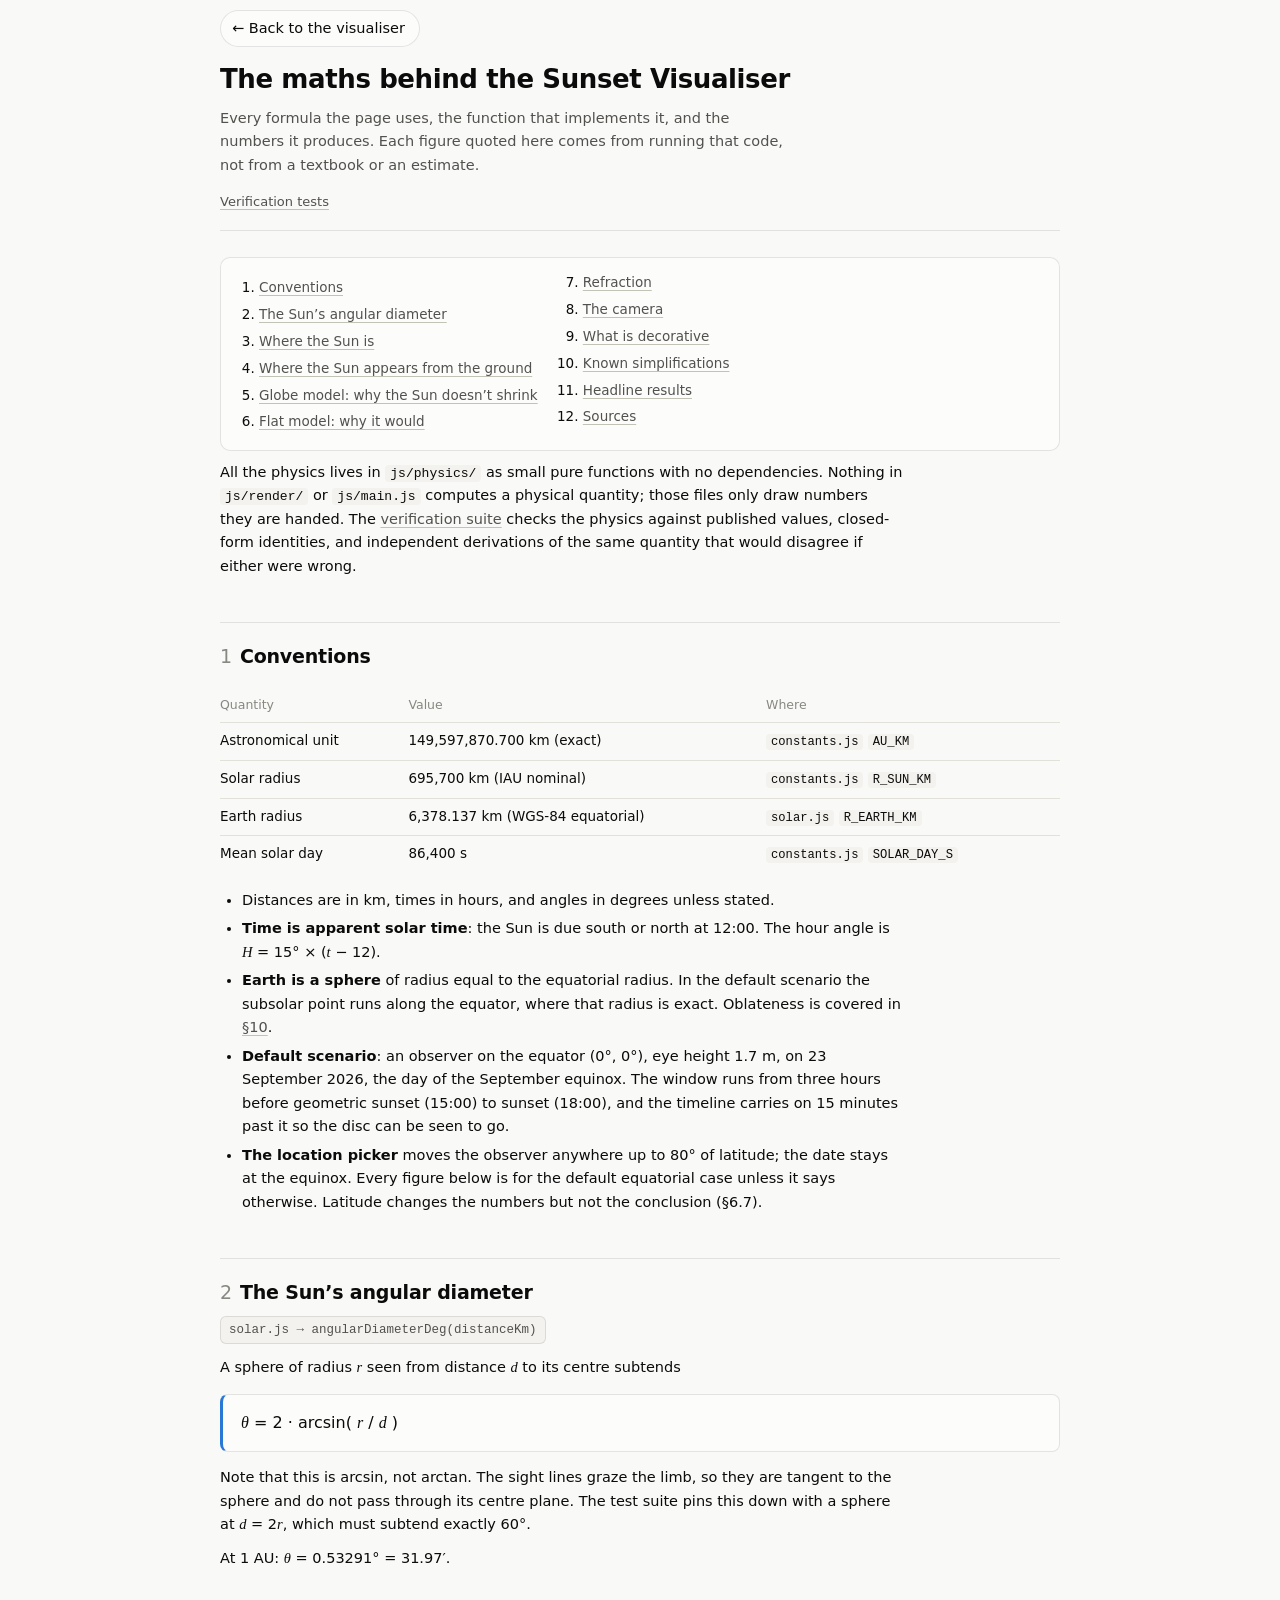
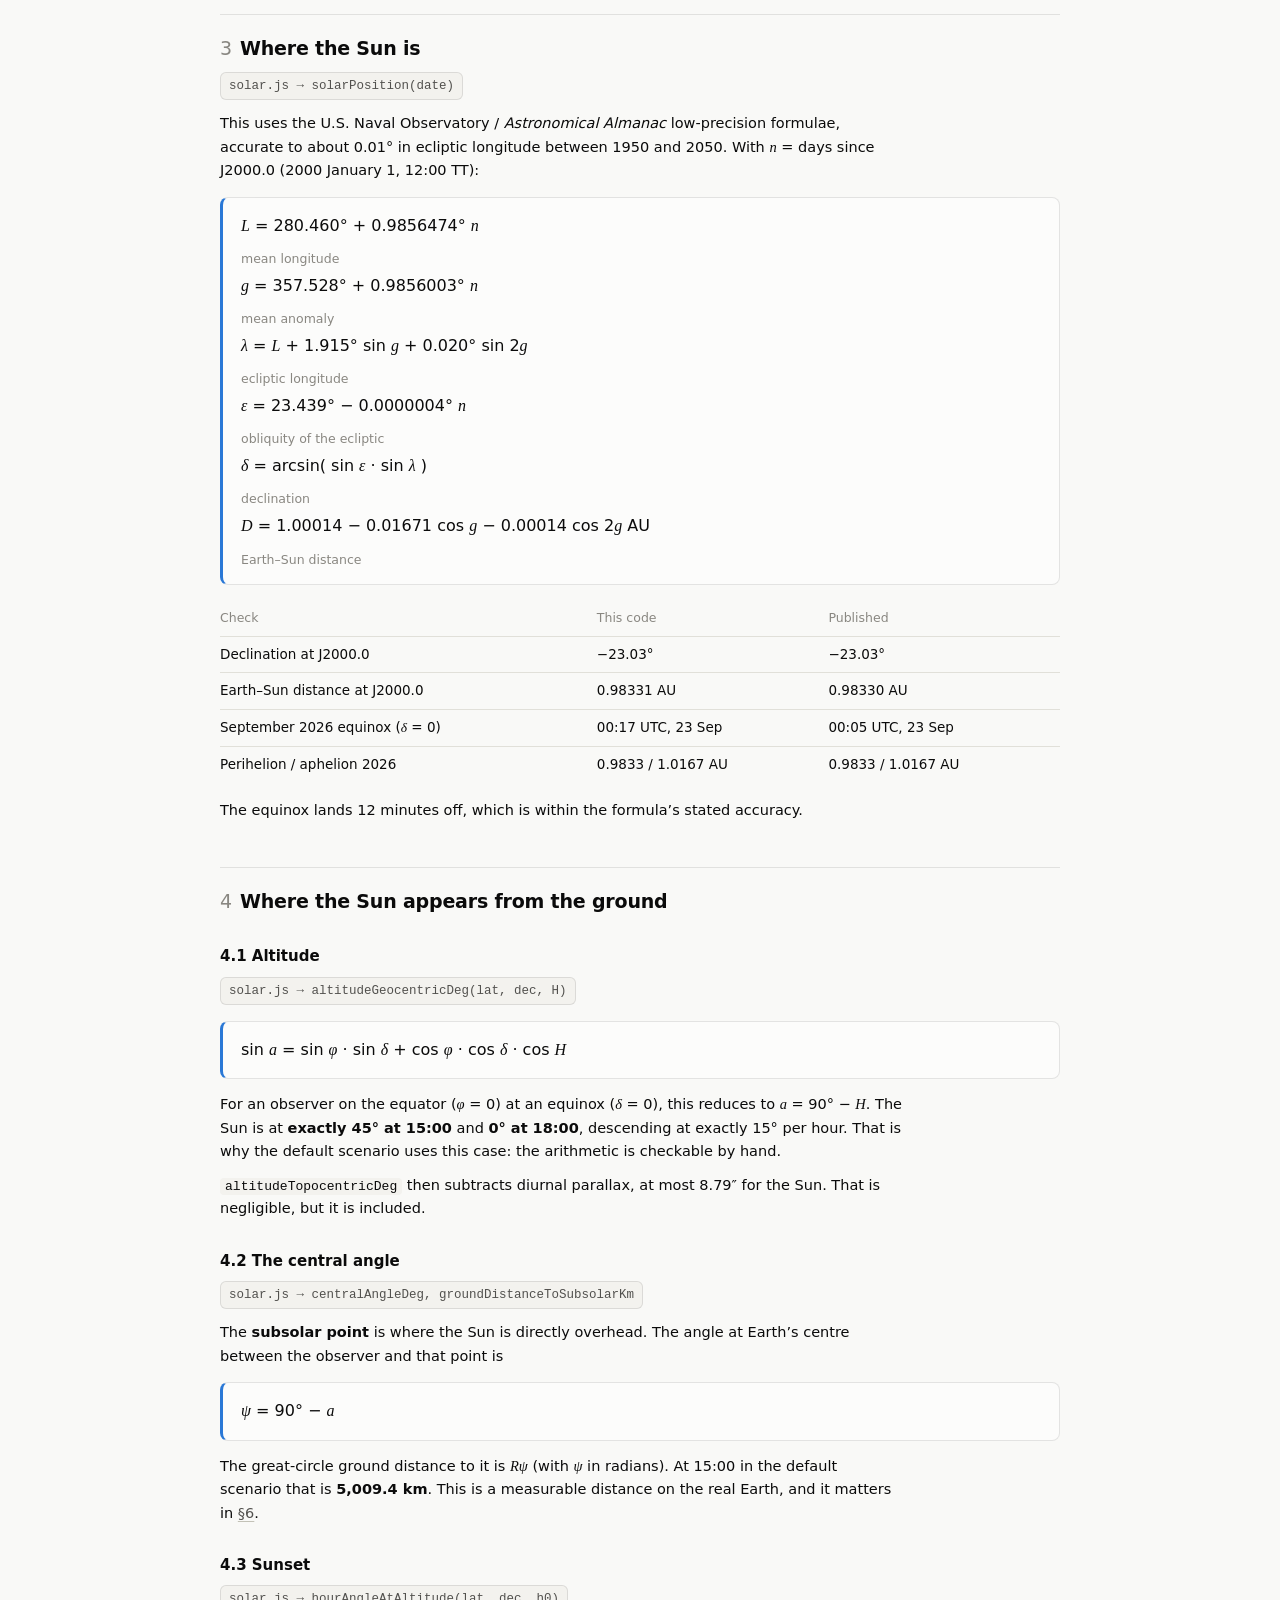
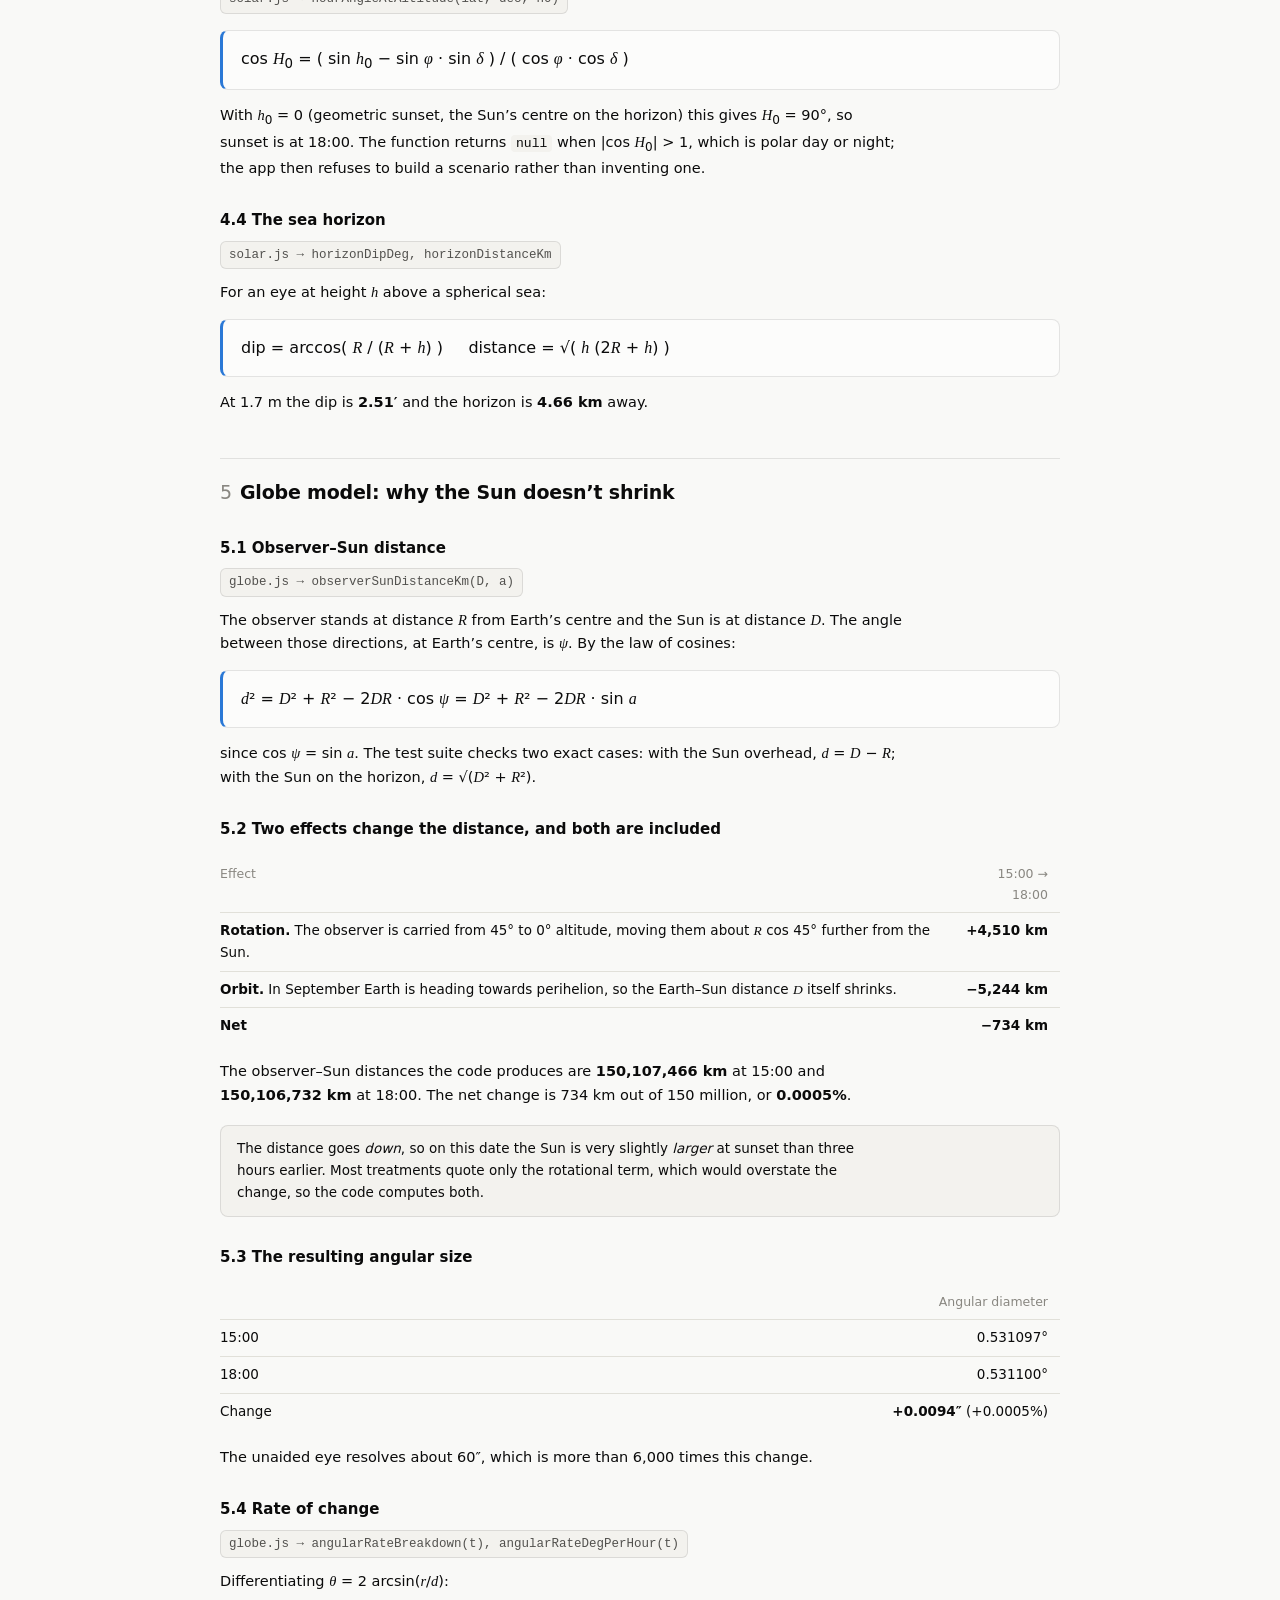
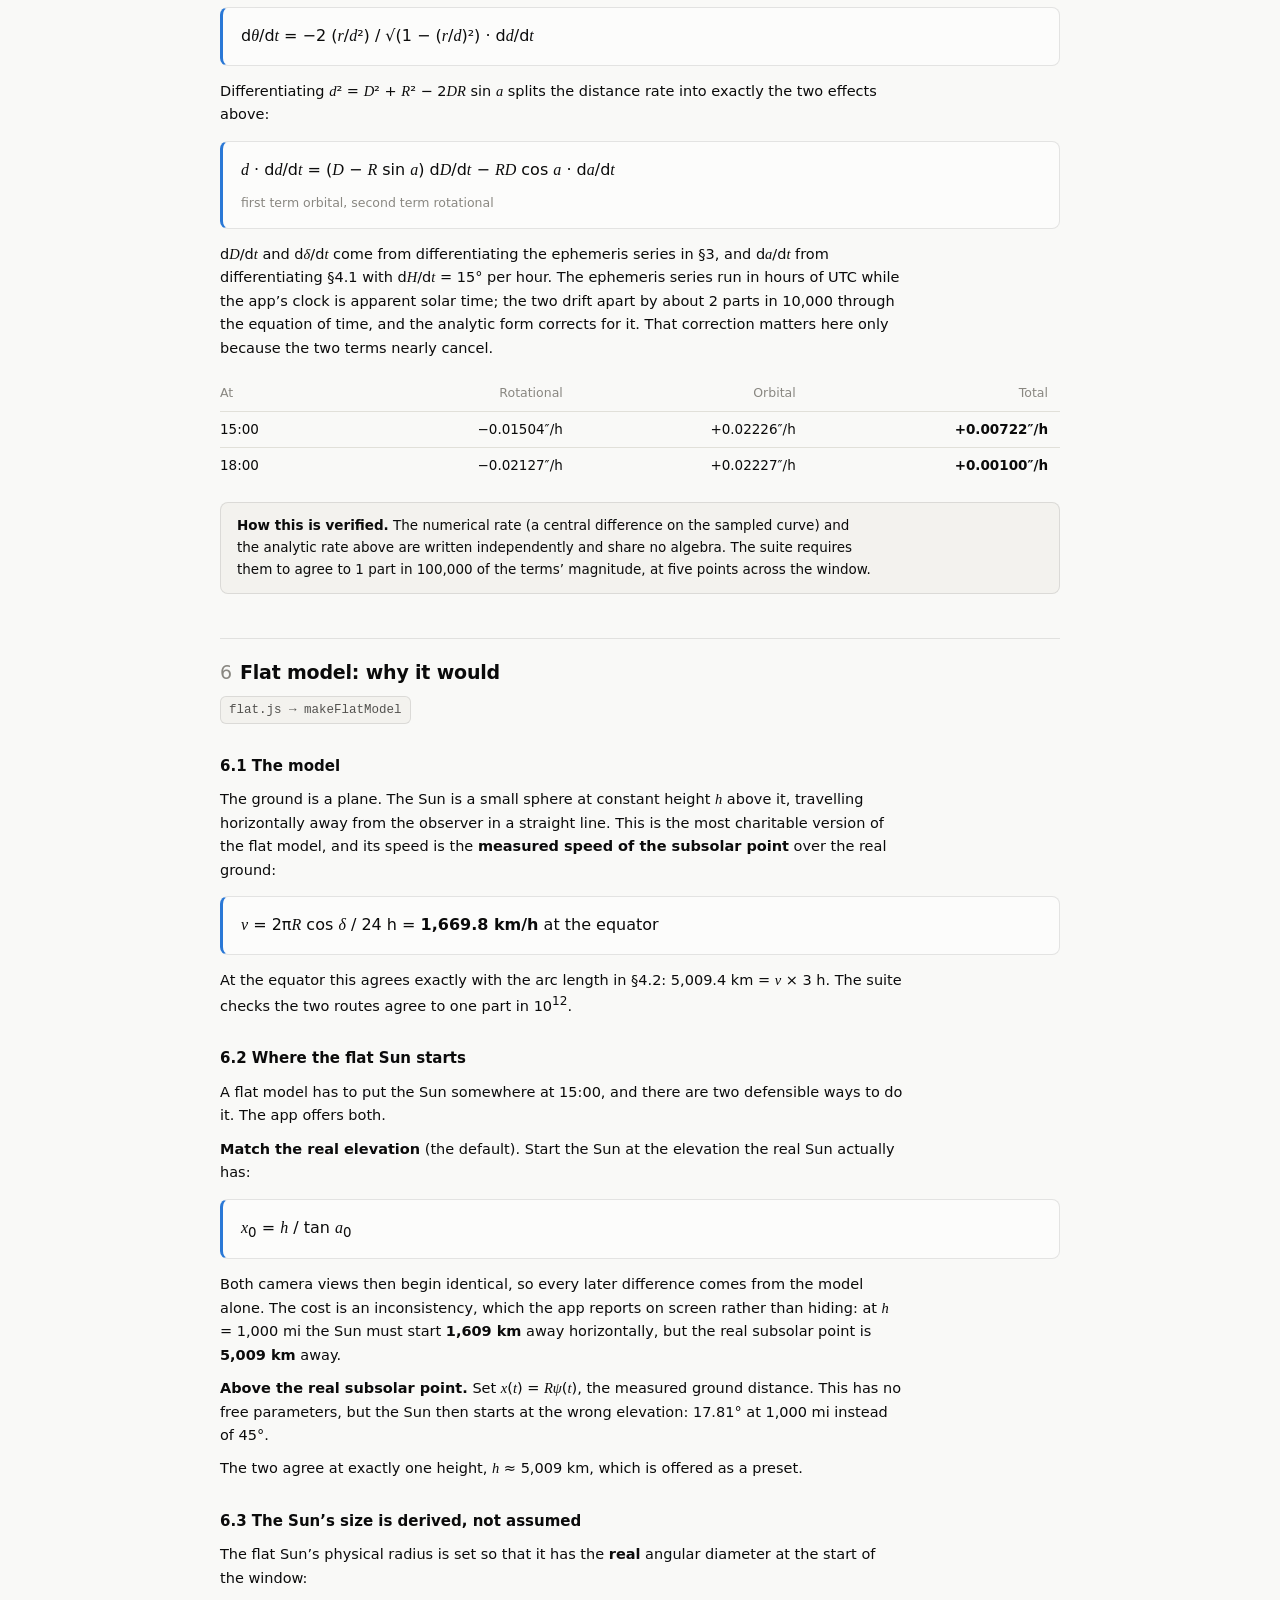
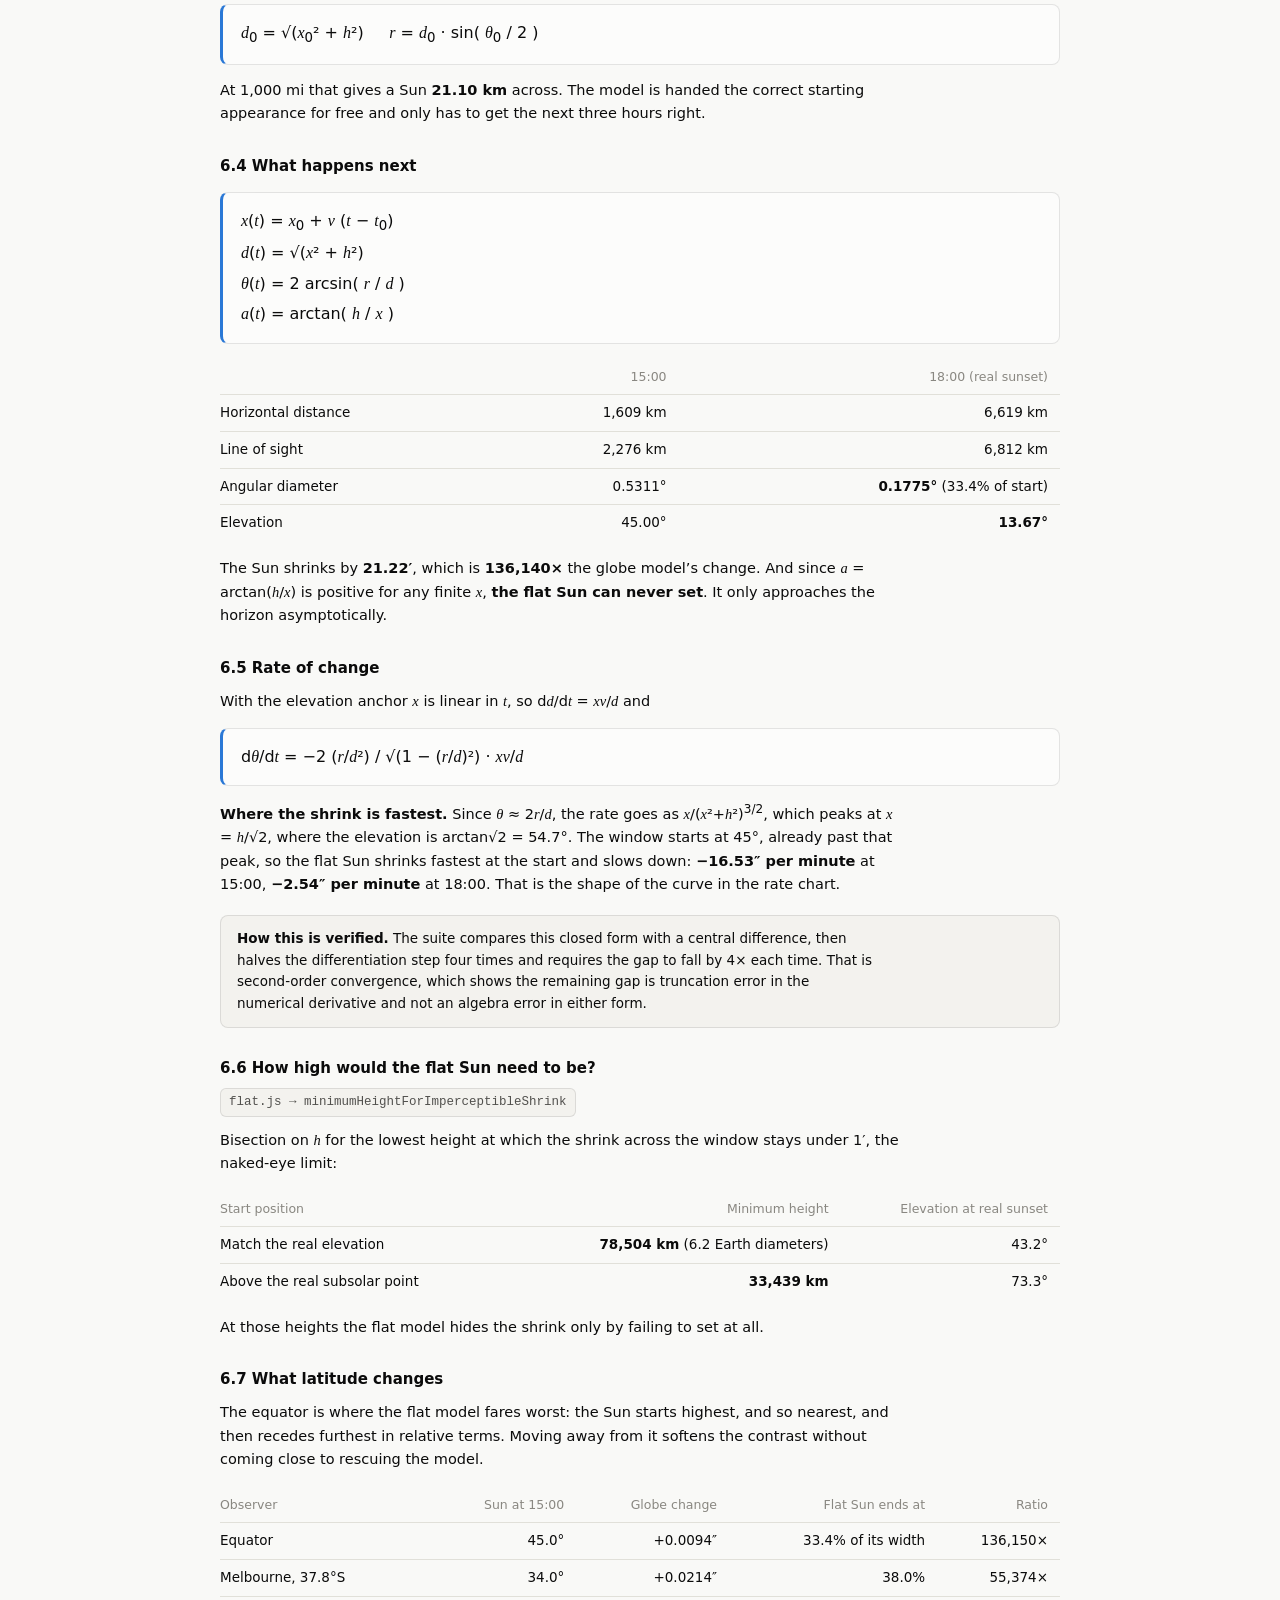
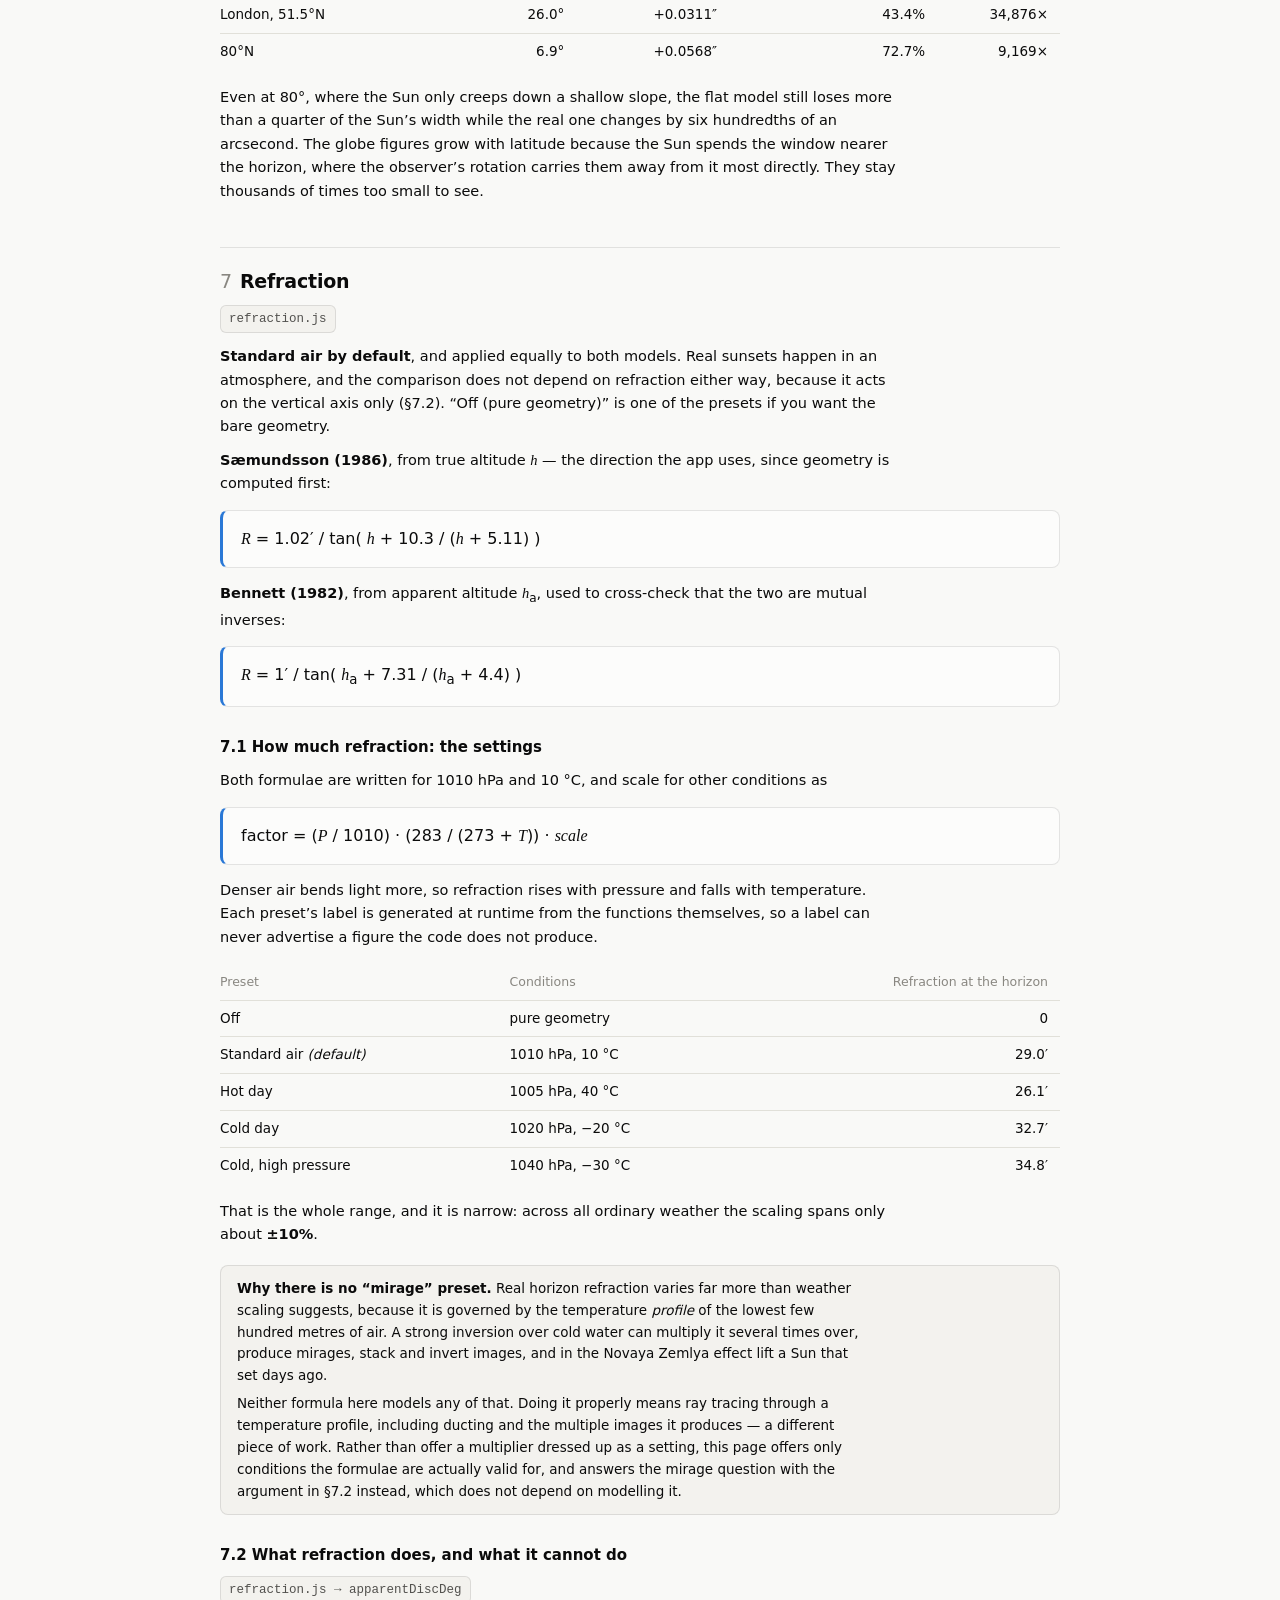
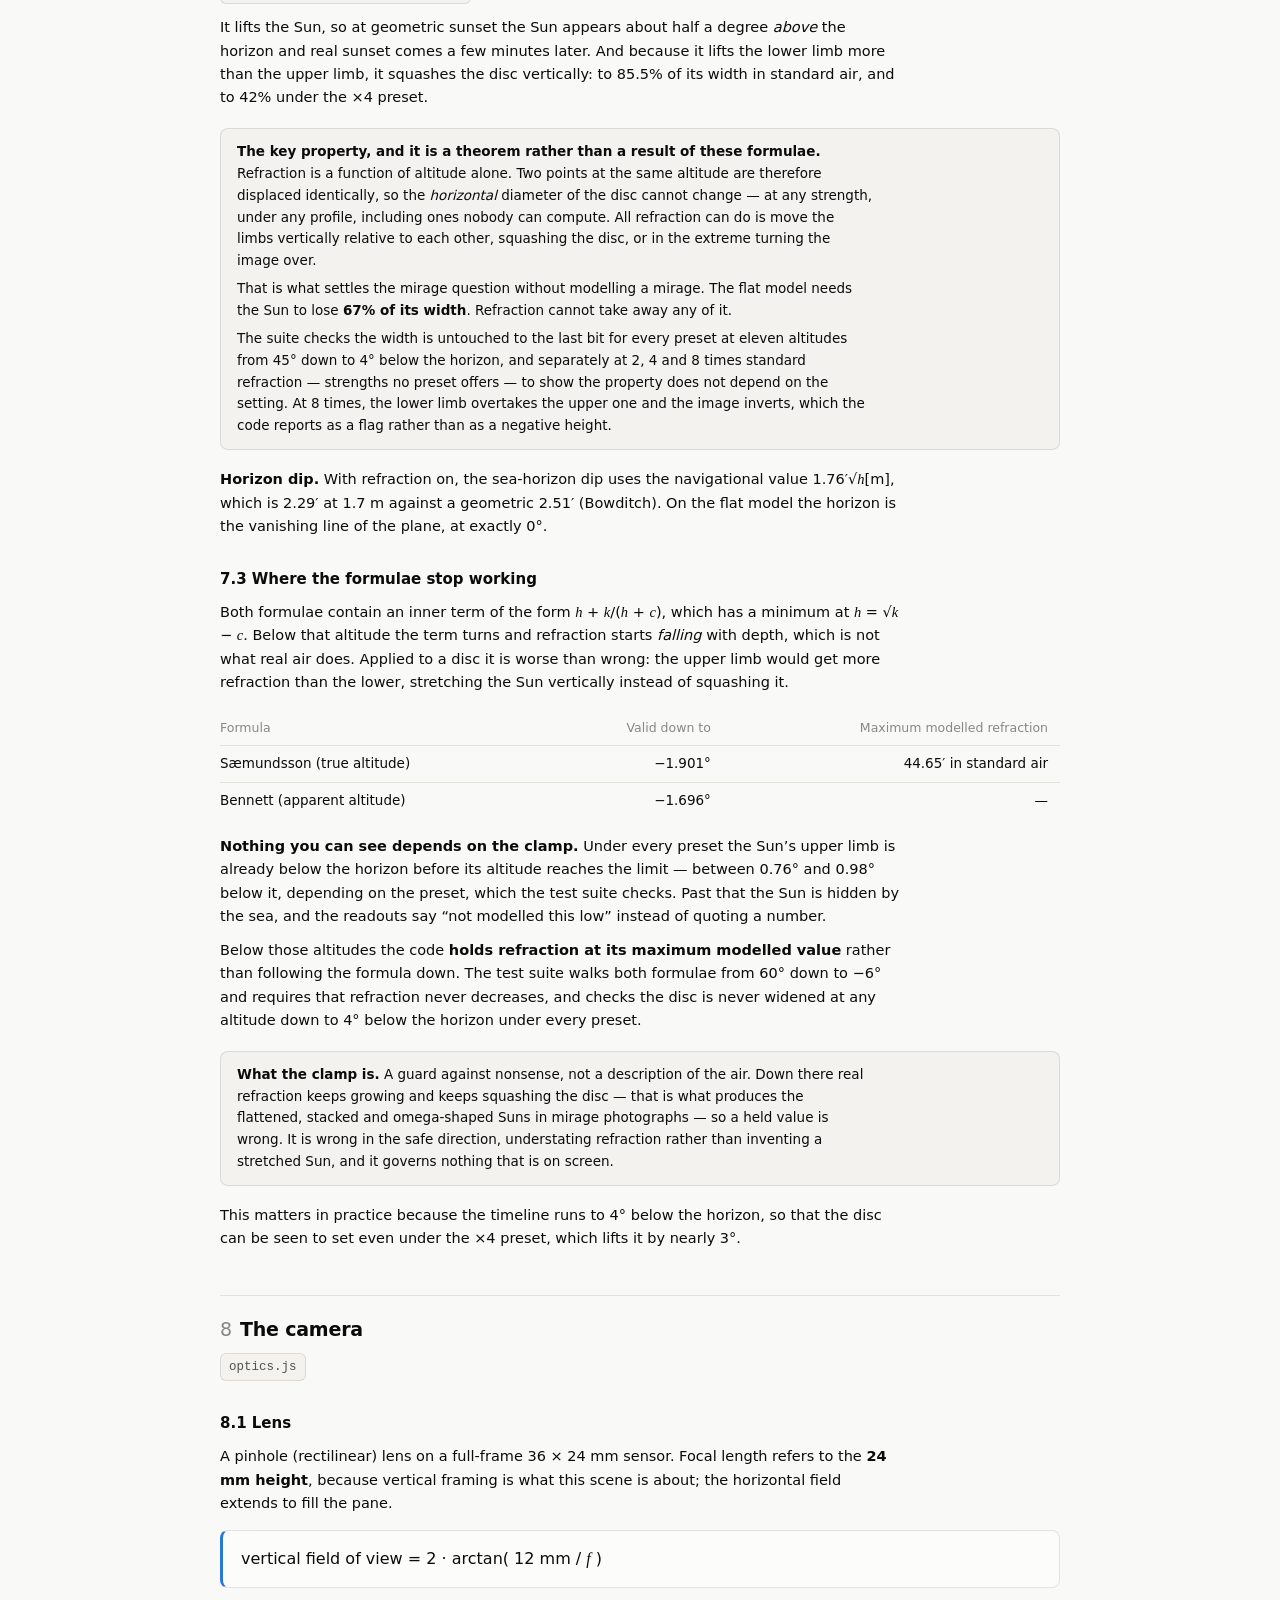
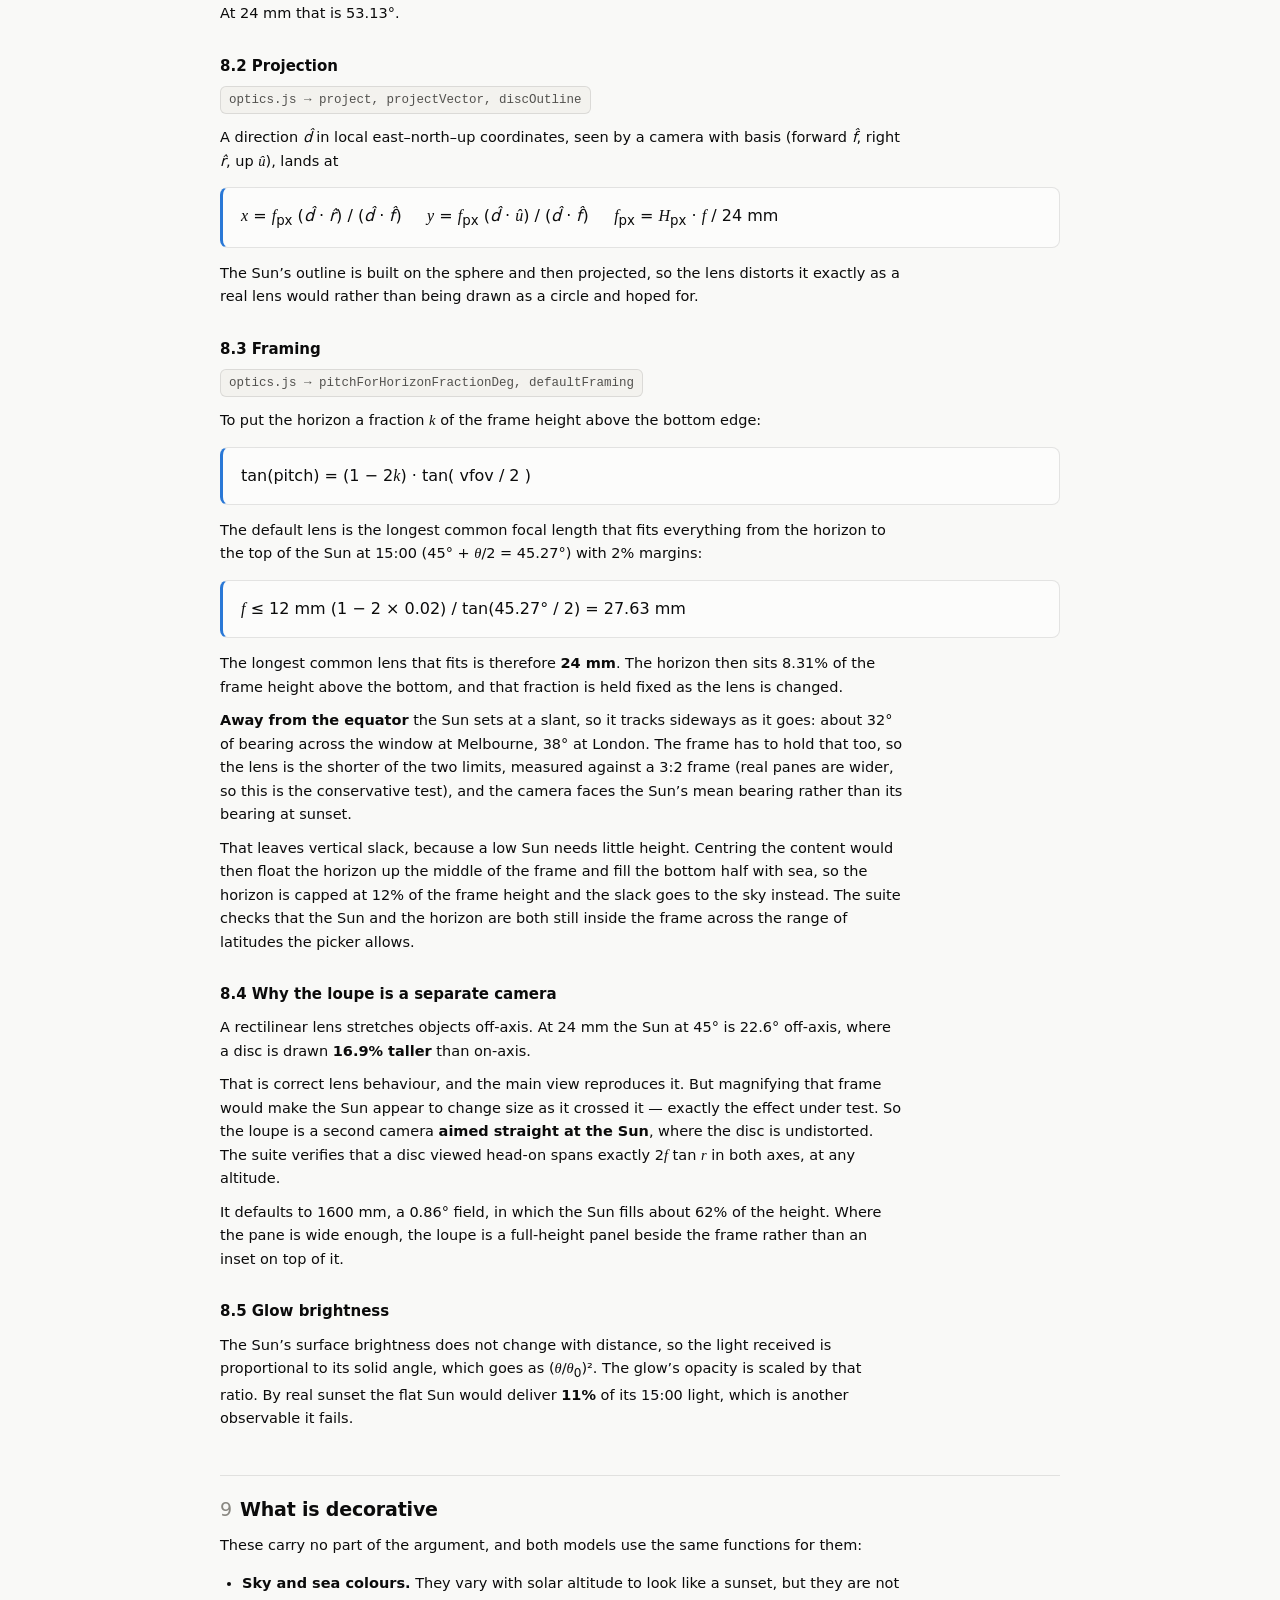
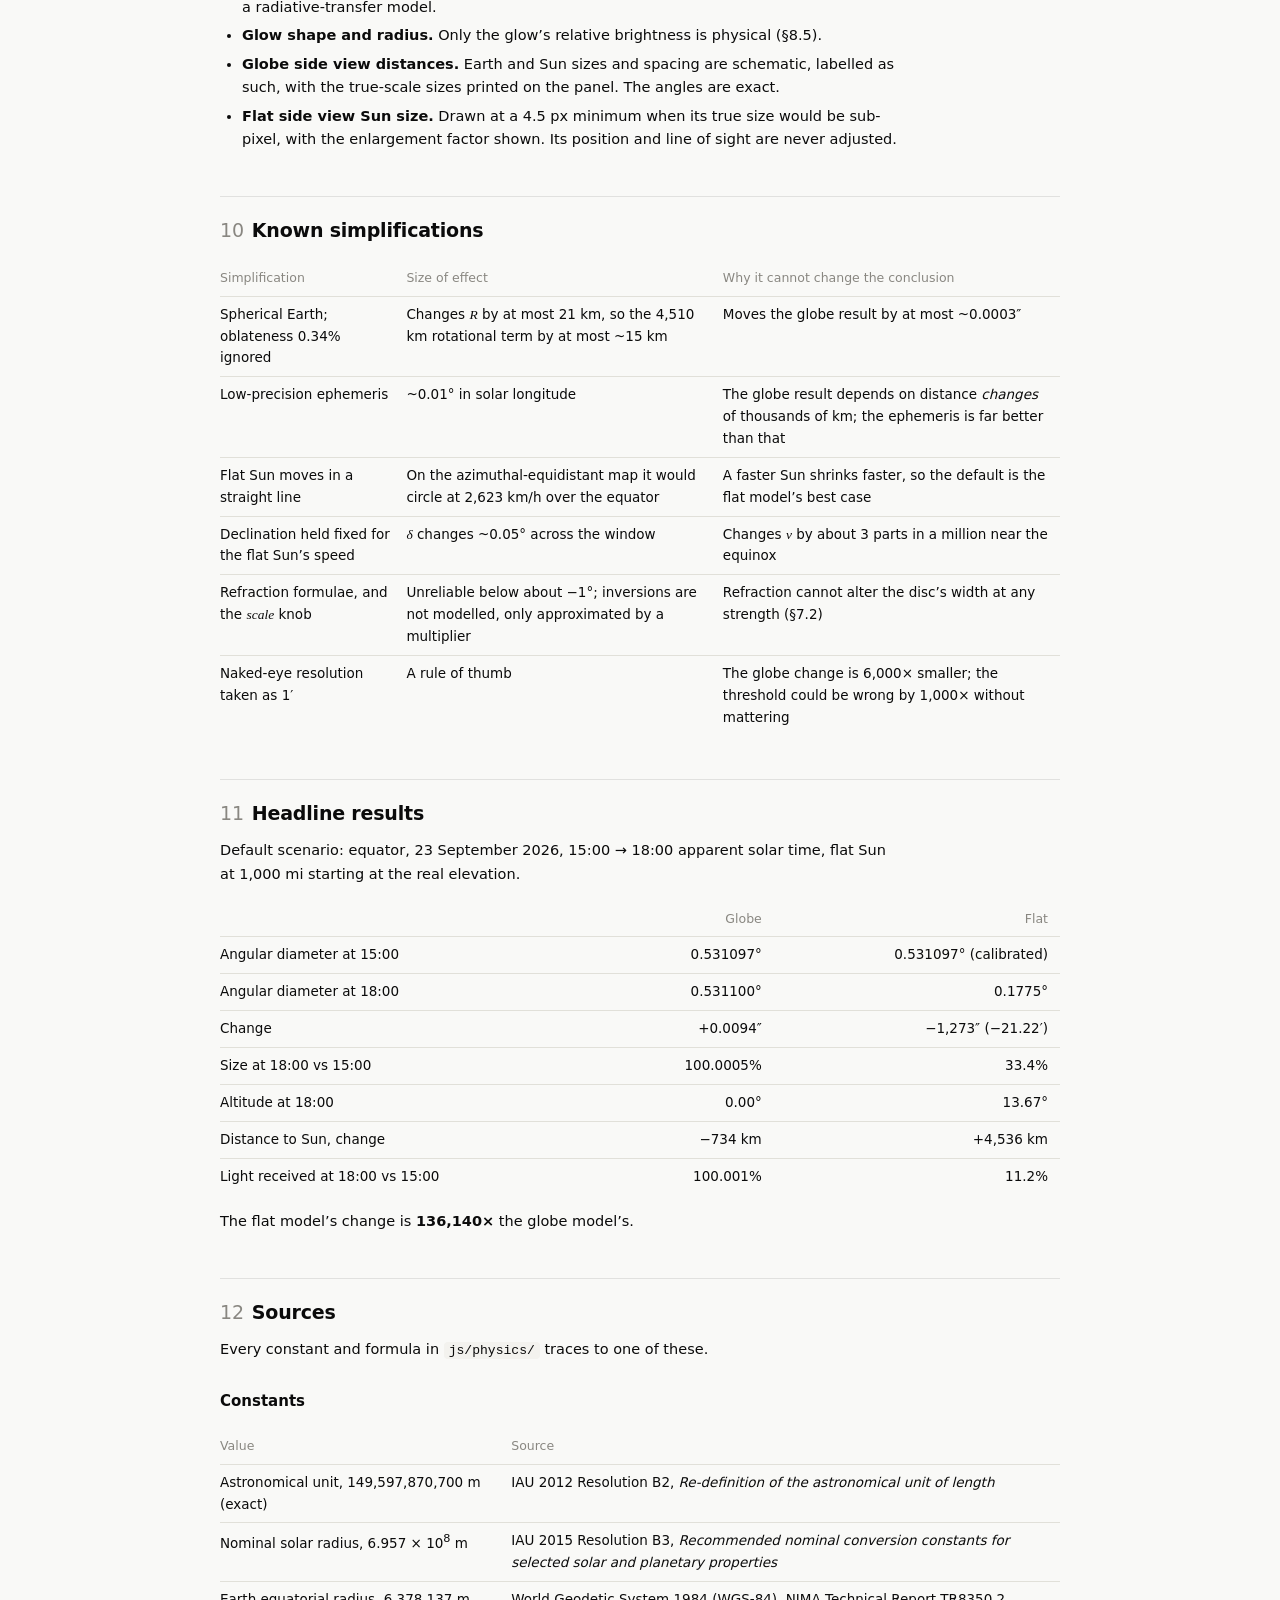
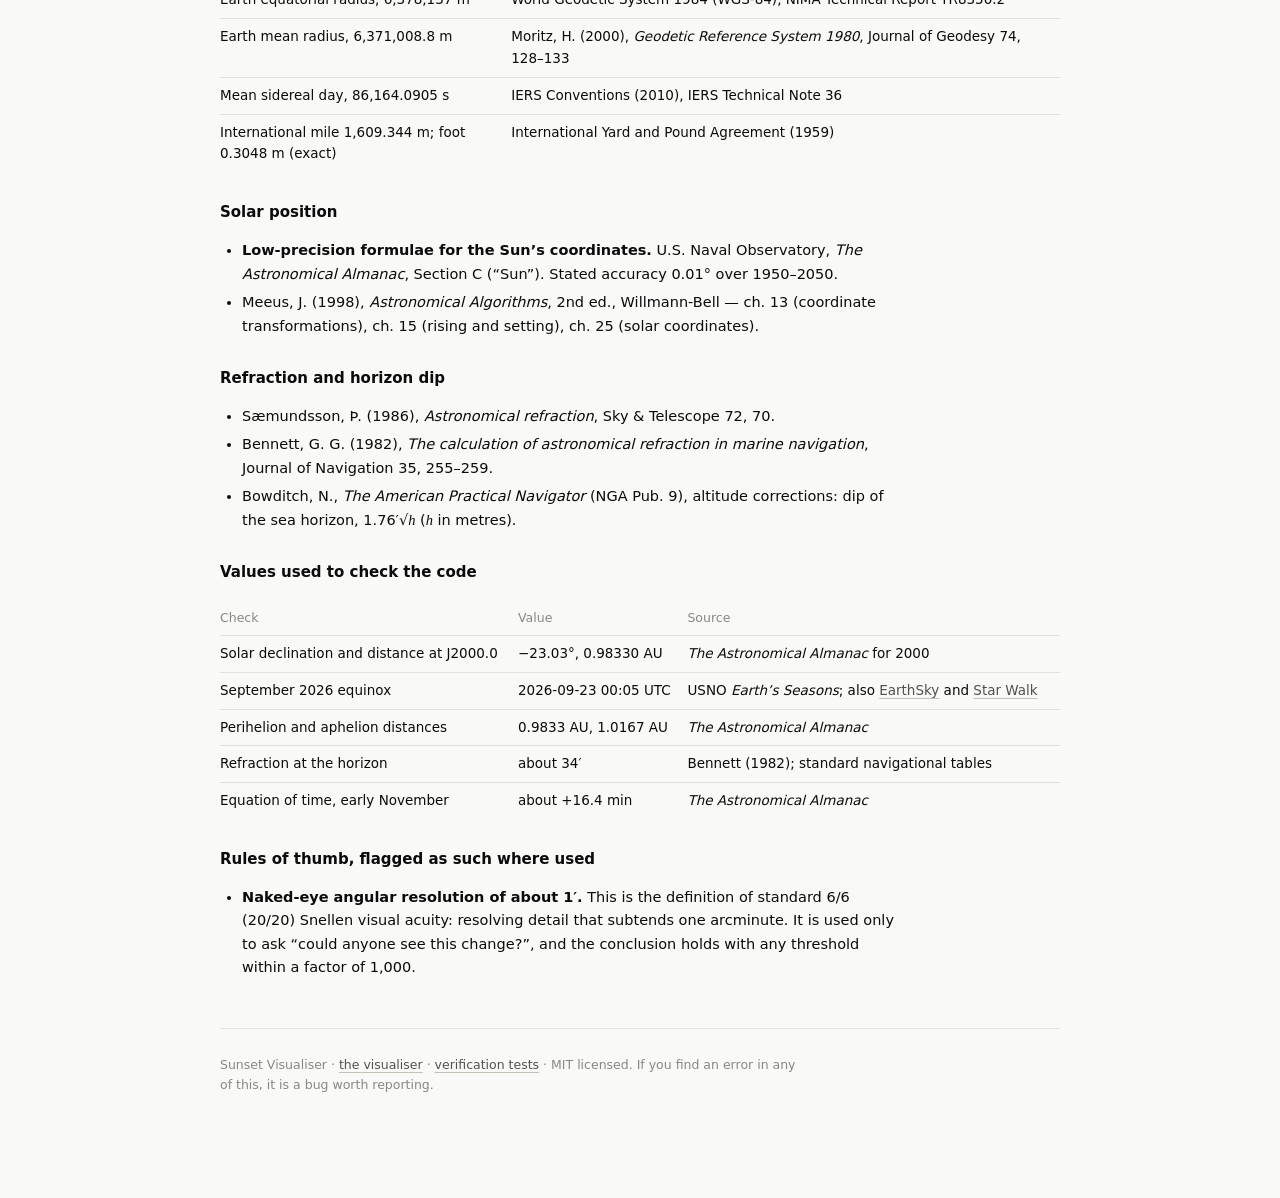
==== maths.html @ d8bc0ae3 "Fix the seek bar, drop the unmodelled refraction presets, two more cities The scrubber was set from " ====
<!doctype html>
<html lang="en">
<head>
<meta charset="utf-8">
<meta name="viewport" content="width=device-width, initial-scale=1">
<title>The maths — Sunset Visualiser</title>
<meta name="description" content="Every formula behind the Sunset Visualiser, the function that implements it, the numbers it produces, and the sources for every constant.">
<link rel="stylesheet" href="css/style.css">
<style>
  body { background: var(--page); }

  .doc {
    max-width: 880px;
    margin: 0 auto;
    padding: 28px 20px 96px;
    font-size: 14.5px;
    line-height: 1.62;
  }

  .doc-head { border-bottom: 1px solid var(--hairline); padding-bottom: 18px; margin-bottom: 8px; }
  .doc-head h1 { font-size: 26px; font-weight: 650; letter-spacing: -0.015em; margin: 0 0 6px; }
  .doc-head .lede { color: var(--ink-2); margin: 0; max-width: 62ch; }
  .doc-head nav { display: flex; flex-wrap: wrap; align-items: center; gap: 16px; margin-top: 14px; font-size: 13px; }
  .backbar {
    position: sticky;
    top: 0;
    z-index: 20;
    margin: -28px -20px 0;
    padding: 10px 20px;
    background: color-mix(in srgb, var(--page) 88%, transparent);
    backdrop-filter: blur(8px);
    -webkit-backdrop-filter: blur(8px);
    border-bottom: 1px solid transparent;
  }
  .backbar.stuck { border-bottom-color: var(--hairline); }
  .backbtn {
    display: inline-flex; align-items: center; gap: 7px;
    padding: 6px 14px 6px 11px;
    border-radius: 999px; border: 1px solid var(--hairline); background: var(--surface);
    color: var(--ink); text-decoration: none; font-weight: 500;
  }
  .backbtn:hover { border-color: var(--axis); }

  .doc h2 {
    font-size: 19px;
    font-weight: 620;
    letter-spacing: -0.01em;
    margin: 44px 0 4px;
    padding-top: 18px;
    border-top: 1px solid var(--hairline);
  }
  .doc h2 .n { color: var(--muted); font-weight: 500; margin-right: 8px; }
  .doc h3 { font-size: 15px; font-weight: 620; margin: 28px 0 4px; }
  .doc p { margin: 10px 0; max-width: 74ch; }
  .doc ul, .doc ol { max-width: 74ch; padding-left: 22px; }
  .doc li { margin: 5px 0; }
  .doc strong { font-weight: 620; }

  /* Where a formula's implementation lives. */
  .impl {
    font-family: var(--mono);
    font-size: 12.5px;
    color: var(--ink-2);
    background: var(--surface-2);
    border: 1px solid var(--hairline);
    border-radius: 6px;
    padding: 3px 8px;
    display: inline-block;
    margin: 4px 0 2px;
  }
  code {
    font-family: var(--mono);
    font-size: 0.9em;
    background: var(--surface-2);
    border-radius: 4px;
    padding: 1px 5px;
  }

  /* Display formulae. Set in the page's own type, with italic variables. */
  .eq {
    margin: 14px 0;
    padding: 13px 18px;
    background: var(--surface);
    border: 1px solid var(--hairline);
    border-left: 3px solid var(--globe);
    border-radius: 8px;
    font-size: 16px;
    line-height: 1.9;
    overflow-x: auto;
    white-space: nowrap;
  }
  .eq i, .doc p i, .doc li i, td i { font-style: italic; font-family: Georgia, "Times New Roman", serif; }
  .eq .where { display: block; font-size: 12.5px; color: var(--muted); white-space: normal; margin-top: 6px; }
  .eq.stack { white-space: normal; }
  .eq .line { display: block; }

  table {
    border-collapse: collapse;
    width: 100%;
    margin: 16px 0;
    font-size: 13.5px;
  }
  th, td { text-align: left; padding: 7px 12px 7px 0; border-bottom: 1px solid var(--grid); vertical-align: top; }
  thead th { color: var(--muted); font-weight: 500; font-size: 12.5px; }
  td.num, th.num { text-align: right; font-variant-numeric: tabular-nums; }
  tbody tr:last-child td { border-bottom: 0; }

  .callout {
    margin: 18px 0;
    padding: 12px 16px;
    background: var(--surface-2);
    border: 1px solid var(--hairline);
    border-radius: 8px;
    font-size: 13.5px;
  }
  .callout p { margin: 6px 0; }
  .callout p:first-child { margin-top: 0; }
  .callout p:last-child { margin-bottom: 0; }

  .toc { background: var(--surface); border: 1px solid var(--hairline); border-radius: 10px; padding: 14px 18px; margin: 26px 0 0; }
  .toc ol { margin: 0; padding-left: 20px; columns: 2; column-gap: 32px; font-size: 13.5px; }
  @media (max-width: 620px) { .toc ol { columns: 1; } }

  .doc-foot { margin-top: 48px; padding-top: 16px; border-top: 1px solid var(--hairline); color: var(--muted); font-size: 12.5px; }
</style>
</head>
<body>
<article class="doc">

  <div class="backbar" id="backbar">
    <a class="backbtn" href="index.html" data-back>&larr; Back to the visualiser</a>
  </div>

  <header class="doc-head">
    <h1>The maths behind the Sunset Visualiser</h1>
    <p class="lede">Every formula the page uses, the function that implements it, and the numbers it produces. Each figure quoted here comes from running that code, not from a textbook or an estimate.</p>
    <nav>
      <a href="tests.html">Verification tests</a>
    </nav>
  </header>

  <div class="toc">
    <ol>
      <li><a href="#conventions">Conventions</a></li>
      <li><a href="#angular-diameter">The Sun&rsquo;s angular diameter</a></li>
      <li><a href="#ephemeris">Where the Sun is</a></li>
      <li><a href="#ground">Where the Sun appears from the ground</a></li>
      <li><a href="#globe">Globe model: why the Sun doesn&rsquo;t shrink</a></li>
      <li><a href="#flat">Flat model: why it would</a></li>
      <li><a href="#refraction">Refraction</a></li>
      <li><a href="#camera">The camera</a></li>
      <li><a href="#decorative">What is decorative</a></li>
      <li><a href="#simplifications">Known simplifications</a></li>
      <li><a href="#results">Headline results</a></li>
      <li><a href="#sources">Sources</a></li>
    </ol>
  </div>

  <p>All the physics lives in <code>js/physics/</code> as small pure functions with no dependencies. Nothing in <code>js/render/</code> or <code>js/main.js</code> computes a physical quantity; those files only draw numbers they are handed. The <a href="tests.html">verification suite</a> checks the physics against published values, closed-form identities, and independent derivations of the same quantity that would disagree if either were wrong.</p>

  <!-- 1 ------------------------------------------------------------------ -->
  <h2 id="conventions"><span class="n">1</span>Conventions</h2>

  <table>
    <thead><tr><th>Quantity</th><th>Value</th><th>Where</th></tr></thead>
    <tbody>
      <tr><td>Astronomical unit</td><td>149,597,870.700 km (exact)</td><td><code>constants.js</code> <code>AU_KM</code></td></tr>
      <tr><td>Solar radius</td><td>695,700 km (IAU nominal)</td><td><code>constants.js</code> <code>R_SUN_KM</code></td></tr>
      <tr><td>Earth radius</td><td>6,378.137 km (WGS-84 equatorial)</td><td><code>solar.js</code> <code>R_EARTH_KM</code></td></tr>
      <tr><td>Mean solar day</td><td>86,400 s</td><td><code>constants.js</code> <code>SOLAR_DAY_S</code></td></tr>
    </tbody>
  </table>

  <ul>
    <li>Distances are in km, times in hours, and angles in degrees unless stated.</li>
    <li><strong>Time is apparent solar time</strong>: the Sun is due south or north at 12:00. The hour angle is <i>H</i> = 15&deg; &times; (<i>t</i> &minus; 12).</li>
    <li><strong>Earth is a sphere</strong> of radius equal to the equatorial radius. In the default scenario the subsolar point runs along the equator, where that radius is exact. Oblateness is covered in <a href="#simplifications">&sect;10</a>.</li>
    <li><strong>Default scenario</strong>: an observer on the equator (0&deg;, 0&deg;), eye height 1.7 m, on 23 September 2026, the day of the September equinox. The window runs from three hours before geometric sunset (15:00) to sunset (18:00), and the timeline carries on 15 minutes past it so the disc can be seen to go.</li>
    <li><strong>The location picker</strong> moves the observer anywhere up to 80&deg; of latitude; the date stays at the equinox. Every figure below is for the default equatorial case unless it says otherwise. Latitude changes the numbers but not the conclusion (&sect;6.7).</li>
  </ul>

  <!-- 2 ------------------------------------------------------------------ -->
  <h2 id="angular-diameter"><span class="n">2</span>The Sun&rsquo;s angular diameter</h2>
  <span class="impl">solar.js &rarr; angularDiameterDeg(distanceKm)</span>

  <p>A sphere of radius <i>r</i> seen from distance <i>d</i> to its centre subtends</p>

  <div class="eq"><i>&theta;</i> = 2 &middot; arcsin( <i>r</i> / <i>d</i> )</div>

  <p>Note that this is arcsin, not arctan. The sight lines graze the limb, so they are tangent to the sphere and do not pass through its centre plane. The test suite pins this down with a sphere at <i>d</i> = 2<i>r</i>, which must subtend exactly 60&deg;.</p>

  <p>At 1 AU: <i>&theta;</i> = 0.53291&deg; = 31.97&prime;.</p>

  <!-- 3 ------------------------------------------------------------------ -->
  <h2 id="ephemeris"><span class="n">3</span>Where the Sun is</h2>
  <span class="impl">solar.js &rarr; solarPosition(date)</span>

  <p>This uses the U.S. Naval Observatory / <em>Astronomical Almanac</em> low-precision formulae, accurate to about 0.01&deg; in ecliptic longitude between 1950 and 2050. With <i>n</i> = days since J2000.0 (2000 January 1, 12:00 TT):</p>

  <div class="eq stack">
    <span class="line"><i>L</i> = 280.460&deg; + 0.9856474&deg; <i>n</i> <span class="where">mean longitude</span></span>
    <span class="line"><i>g</i> = 357.528&deg; + 0.9856003&deg; <i>n</i> <span class="where">mean anomaly</span></span>
    <span class="line"><i>&lambda;</i> = <i>L</i> + 1.915&deg; sin <i>g</i> + 0.020&deg; sin 2<i>g</i> <span class="where">ecliptic longitude</span></span>
    <span class="line"><i>&epsilon;</i> = 23.439&deg; &minus; 0.0000004&deg; <i>n</i> <span class="where">obliquity of the ecliptic</span></span>
    <span class="line"><i>&delta;</i> = arcsin( sin <i>&epsilon;</i> &middot; sin <i>&lambda;</i> ) <span class="where">declination</span></span>
    <span class="line"><i>D</i> = 1.00014 &minus; 0.01671 cos <i>g</i> &minus; 0.00014 cos 2<i>g</i> AU <span class="where">Earth&ndash;Sun distance</span></span>
  </div>

  <table>
    <thead><tr><th>Check</th><th>This code</th><th>Published</th></tr></thead>
    <tbody>
      <tr><td>Declination at J2000.0</td><td>&minus;23.03&deg;</td><td>&minus;23.03&deg;</td></tr>
      <tr><td>Earth&ndash;Sun distance at J2000.0</td><td>0.98331 AU</td><td>0.98330 AU</td></tr>
      <tr><td>September 2026 equinox (<i>&delta;</i> = 0)</td><td>00:17 UTC, 23 Sep</td><td>00:05 UTC, 23 Sep</td></tr>
      <tr><td>Perihelion / aphelion 2026</td><td>0.9833 / 1.0167 AU</td><td>0.9833 / 1.0167 AU</td></tr>
    </tbody>
  </table>

  <p>The equinox lands 12 minutes off, which is within the formula&rsquo;s stated accuracy.</p>

  <!-- 4 ------------------------------------------------------------------ -->
  <h2 id="ground"><span class="n">4</span>Where the Sun appears from the ground</h2>

  <h3>4.1 Altitude</h3>
  <span class="impl">solar.js &rarr; altitudeGeocentricDeg(lat, dec, H)</span>

  <div class="eq">sin <i>a</i> = sin <i>&phi;</i> &middot; sin <i>&delta;</i> + cos <i>&phi;</i> &middot; cos <i>&delta;</i> &middot; cos <i>H</i></div>

  <p>For an observer on the equator (<i>&phi;</i> = 0) at an equinox (<i>&delta;</i> = 0), this reduces to <i>a</i> = 90&deg; &minus; <i>H</i>. The Sun is at <strong>exactly 45&deg; at 15:00</strong> and <strong>0&deg; at 18:00</strong>, descending at exactly 15&deg; per hour. That is why the default scenario uses this case: the arithmetic is checkable by hand.</p>

  <p><code>altitudeTopocentricDeg</code> then subtracts diurnal parallax, at most 8.79&Prime; for the Sun. That is negligible, but it is included.</p>

  <h3>4.2 The central angle</h3>
  <span class="impl">solar.js &rarr; centralAngleDeg, groundDistanceToSubsolarKm</span>

  <p>The <strong>subsolar point</strong> is where the Sun is directly overhead. The angle at Earth&rsquo;s centre between the observer and that point is</p>

  <div class="eq"><i>&psi;</i> = 90&deg; &minus; <i>a</i></div>

  <p>The great-circle ground distance to it is <i>R&psi;</i> (with <i>&psi;</i> in radians). At 15:00 in the default scenario that is <strong>5,009.4 km</strong>. This is a measurable distance on the real Earth, and it matters in <a href="#flat">&sect;6</a>.</p>

  <h3>4.3 Sunset</h3>
  <span class="impl">solar.js &rarr; hourAngleAtAltitude(lat, dec, h0)</span>

  <div class="eq">cos <i>H</i><sub>0</sub> = ( sin <i>h</i><sub>0</sub> &minus; sin <i>&phi;</i> &middot; sin <i>&delta;</i> ) / ( cos <i>&phi;</i> &middot; cos <i>&delta;</i> )</div>

  <p>With <i>h</i><sub>0</sub> = 0 (geometric sunset, the Sun&rsquo;s centre on the horizon) this gives <i>H</i><sub>0</sub> = 90&deg;, so sunset is at 18:00. The function returns <code>null</code> when |cos <i>H</i><sub>0</sub>| &gt; 1, which is polar day or night; the app then refuses to build a scenario rather than inventing one.</p>

  <h3>4.4 The sea horizon</h3>
  <span class="impl">solar.js &rarr; horizonDipDeg, horizonDistanceKm</span>

  <p>For an eye at height <i>h</i> above a spherical sea:</p>

  <div class="eq">dip = arccos( <i>R</i> / (<i>R</i> + <i>h</i>) ) &nbsp;&nbsp;&nbsp; distance = &radic;( <i>h</i> (2<i>R</i> + <i>h</i>) )</div>

  <p>At 1.7 m the dip is <strong>2.51&prime;</strong> and the horizon is <strong>4.66 km</strong> away.</p>

  <!-- 5 ------------------------------------------------------------------ -->
  <h2 id="globe"><span class="n">5</span>Globe model: why the Sun doesn&rsquo;t shrink</h2>

  <h3>5.1 Observer&ndash;Sun distance</h3>
  <span class="impl">globe.js &rarr; observerSunDistanceKm(D, a)</span>

  <p>The observer stands at distance <i>R</i> from Earth&rsquo;s centre and the Sun is at distance <i>D</i>. The angle between those directions, at Earth&rsquo;s centre, is <i>&psi;</i>. By the law of cosines:</p>

  <div class="eq"><i>d</i>&sup2; = <i>D</i>&sup2; + <i>R</i>&sup2; &minus; 2<i>DR</i> &middot; cos <i>&psi;</i> = <i>D</i>&sup2; + <i>R</i>&sup2; &minus; 2<i>DR</i> &middot; sin <i>a</i></div>

  <p>since cos <i>&psi;</i> = sin <i>a</i>. The test suite checks two exact cases: with the Sun overhead, <i>d</i> = <i>D</i> &minus; <i>R</i>; with the Sun on the horizon, <i>d</i> = &radic;(<i>D</i>&sup2; + <i>R</i>&sup2;).</p>

  <h3>5.2 Two effects change the distance, and both are included</h3>

  <table>
    <thead><tr><th>Effect</th><th class="num">15:00 &rarr; 18:00</th></tr></thead>
    <tbody>
      <tr><td><strong>Rotation.</strong> The observer is carried from 45&deg; to 0&deg; altitude, moving them about <i>R</i> cos 45&deg; further from the Sun.</td><td class="num"><strong>+4,510 km</strong></td></tr>
      <tr><td><strong>Orbit.</strong> In September Earth is heading towards perihelion, so the Earth&ndash;Sun distance <i>D</i> itself shrinks.</td><td class="num"><strong>&minus;5,244 km</strong></td></tr>
      <tr><td><strong>Net</strong></td><td class="num"><strong>&minus;734 km</strong></td></tr>
    </tbody>
  </table>

  <p>The observer&ndash;Sun distances the code produces are <strong>150,107,466 km</strong> at 15:00 and <strong>150,106,732 km</strong> at 18:00. The net change is 734 km out of 150 million, or <strong>0.0005%</strong>.</p>

  <div class="callout">
    <p>The distance goes <em>down</em>, so on this date the Sun is very slightly <em>larger</em> at sunset than three hours earlier. Most treatments quote only the rotational term, which would overstate the change, so the code computes both.</p>
  </div>

  <h3>5.3 The resulting angular size</h3>

  <table>
    <thead><tr><th></th><th class="num">Angular diameter</th></tr></thead>
    <tbody>
      <tr><td>15:00</td><td class="num">0.531097&deg;</td></tr>
      <tr><td>18:00</td><td class="num">0.531100&deg;</td></tr>
      <tr><td>Change</td><td class="num"><strong>+0.0094&Prime;</strong> (+0.0005%)</td></tr>
    </tbody>
  </table>

  <p>The unaided eye resolves about 60&Prime;, which is more than 6,000 times this change.</p>

  <h3>5.4 Rate of change</h3>
  <span class="impl">globe.js &rarr; angularRateBreakdown(t), angularRateDegPerHour(t)</span>

  <p>Differentiating <i>&theta;</i> = 2 arcsin(<i>r</i>/<i>d</i>):</p>

  <div class="eq">d<i>&theta;</i>/d<i>t</i> = &minus;2 (<i>r</i>/<i>d</i>&sup2;) / &radic;(1 &minus; (<i>r</i>/<i>d</i>)&sup2;) &middot; d<i>d</i>/d<i>t</i></div>

  <p>Differentiating <i>d</i>&sup2; = <i>D</i>&sup2; + <i>R</i>&sup2; &minus; 2<i>DR</i> sin <i>a</i> splits the distance rate into exactly the two effects above:</p>

  <div class="eq"><i>d</i> &middot; d<i>d</i>/d<i>t</i> = (<i>D</i> &minus; <i>R</i> sin <i>a</i>) d<i>D</i>/d<i>t</i> &minus; <i>RD</i> cos <i>a</i> &middot; d<i>a</i>/d<i>t</i>
    <span class="where">first term orbital, second term rotational</span></div>

  <p>d<i>D</i>/d<i>t</i> and d<i>&delta;</i>/d<i>t</i> come from differentiating the ephemeris series in &sect;3, and d<i>a</i>/d<i>t</i> from differentiating &sect;4.1 with d<i>H</i>/d<i>t</i> = 15&deg; per hour. The ephemeris series run in hours of UTC while the app&rsquo;s clock is apparent solar time; the two drift apart by about 2 parts in 10,000 through the equation of time, and the analytic form corrects for it. That correction matters here only because the two terms nearly cancel.</p>

  <table>
    <thead><tr><th>At</th><th class="num">Rotational</th><th class="num">Orbital</th><th class="num">Total</th></tr></thead>
    <tbody>
      <tr><td>15:00</td><td class="num">&minus;0.01504&Prime;/h</td><td class="num">+0.02226&Prime;/h</td><td class="num"><strong>+0.00722&Prime;/h</strong></td></tr>
      <tr><td>18:00</td><td class="num">&minus;0.02127&Prime;/h</td><td class="num">+0.02227&Prime;/h</td><td class="num"><strong>+0.00100&Prime;/h</strong></td></tr>
    </tbody>
  </table>

  <div class="callout">
    <p><strong>How this is verified.</strong> The numerical rate (a central difference on the sampled curve) and the analytic rate above are written independently and share no algebra. The suite requires them to agree to 1 part in 100,000 of the terms&rsquo; magnitude, at five points across the window.</p>
  </div>

  <!-- 6 ------------------------------------------------------------------ -->
  <h2 id="flat"><span class="n">6</span>Flat model: why it would</h2>
  <span class="impl">flat.js &rarr; makeFlatModel</span>

  <h3>6.1 The model</h3>

  <p>The ground is a plane. The Sun is a small sphere at constant height <i>h</i> above it, travelling horizontally away from the observer in a straight line. This is the most charitable version of the flat model, and its speed is the <strong>measured speed of the subsolar point</strong> over the real ground:</p>

  <div class="eq"><i>v</i> = 2&pi;<i>R</i> cos <i>&delta;</i> / 24 h = <strong>1,669.8 km/h</strong> at the equator</div>

  <p>At the equator this agrees exactly with the arc length in &sect;4.2: 5,009.4 km = <i>v</i> &times; 3 h. The suite checks the two routes agree to one part in 10<sup>12</sup>.</p>

  <h3>6.2 Where the flat Sun starts</h3>

  <p>A flat model has to put the Sun somewhere at 15:00, and there are two defensible ways to do it. The app offers both.</p>

  <p><strong>Match the real elevation</strong> (the default). Start the Sun at the elevation the real Sun actually has:</p>

  <div class="eq"><i>x</i><sub>0</sub> = <i>h</i> / tan <i>a</i><sub>0</sub></div>

  <p>Both camera views then begin identical, so every later difference comes from the model alone. The cost is an inconsistency, which the app reports on screen rather than hiding: at <i>h</i> = 1,000 mi the Sun must start <strong>1,609 km</strong> away horizontally, but the real subsolar point is <strong>5,009 km</strong> away.</p>

  <p><strong>Above the real subsolar point.</strong> Set <i>x</i>(<i>t</i>) = <i>R&psi;</i>(<i>t</i>), the measured ground distance. This has no free parameters, but the Sun then starts at the wrong elevation: 17.81&deg; at 1,000 mi instead of 45&deg;.</p>

  <p>The two agree at exactly one height, <i>h</i> &asymp; 5,009 km, which is offered as a preset.</p>

  <h3>6.3 The Sun&rsquo;s size is derived, not assumed</h3>

  <p>The flat Sun&rsquo;s physical radius is set so that it has the <strong>real</strong> angular diameter at the start of the window:</p>

  <div class="eq"><i>d</i><sub>0</sub> = &radic;(<i>x</i><sub>0</sub>&sup2; + <i>h</i>&sup2;) &nbsp;&nbsp;&nbsp; <i>r</i> = <i>d</i><sub>0</sub> &middot; sin( <i>&theta;</i><sub>0</sub> / 2 )</div>

  <p>At 1,000 mi that gives a Sun <strong>21.10 km</strong> across. The model is handed the correct starting appearance for free and only has to get the next three hours right.</p>

  <h3>6.4 What happens next</h3>

  <div class="eq stack">
    <span class="line"><i>x</i>(<i>t</i>) = <i>x</i><sub>0</sub> + <i>v</i> (<i>t</i> &minus; <i>t</i><sub>0</sub>)</span>
    <span class="line"><i>d</i>(<i>t</i>) = &radic;(<i>x</i>&sup2; + <i>h</i>&sup2;)</span>
    <span class="line"><i>&theta;</i>(<i>t</i>) = 2 arcsin( <i>r</i> / <i>d</i> )</span>
    <span class="line"><i>a</i>(<i>t</i>) = arctan( <i>h</i> / <i>x</i> )</span>
  </div>

  <table>
    <thead><tr><th></th><th class="num">15:00</th><th class="num">18:00 (real sunset)</th></tr></thead>
    <tbody>
      <tr><td>Horizontal distance</td><td class="num">1,609 km</td><td class="num">6,619 km</td></tr>
      <tr><td>Line of sight</td><td class="num">2,276 km</td><td class="num">6,812 km</td></tr>
      <tr><td>Angular diameter</td><td class="num">0.5311&deg;</td><td class="num"><strong>0.1775&deg;</strong> (33.4% of start)</td></tr>
      <tr><td>Elevation</td><td class="num">45.00&deg;</td><td class="num"><strong>13.67&deg;</strong></td></tr>
    </tbody>
  </table>

  <p>The Sun shrinks by <strong>21.22&prime;</strong>, which is <strong>136,140&times;</strong> the globe model&rsquo;s change. And since <i>a</i> = arctan(<i>h</i>/<i>x</i>) is positive for any finite <i>x</i>, <strong>the flat Sun can never set</strong>. It only approaches the horizon asymptotically.</p>

  <h3>6.5 Rate of change</h3>

  <p>With the elevation anchor <i>x</i> is linear in <i>t</i>, so d<i>d</i>/d<i>t</i> = <i>xv</i>/<i>d</i> and</p>

  <div class="eq">d<i>&theta;</i>/d<i>t</i> = &minus;2 (<i>r</i>/<i>d</i>&sup2;) / &radic;(1 &minus; (<i>r</i>/<i>d</i>)&sup2;) &middot; <i>xv</i>/<i>d</i></div>

  <p><strong>Where the shrink is fastest.</strong> Since <i>&theta;</i> &asymp; 2<i>r</i>/<i>d</i>, the rate goes as <i>x</i>/(<i>x</i>&sup2;+<i>h</i>&sup2;)<sup>3/2</sup>, which peaks at <i>x</i> = <i>h</i>/&radic;2, where the elevation is arctan&radic;2 = 54.7&deg;. The window starts at 45&deg;, already past that peak, so the flat Sun shrinks fastest at the start and slows down: <strong>&minus;16.53&Prime; per minute</strong> at 15:00, <strong>&minus;2.54&Prime; per minute</strong> at 18:00. That is the shape of the curve in the rate chart.</p>

  <div class="callout">
    <p><strong>How this is verified.</strong> The suite compares this closed form with a central difference, then halves the differentiation step four times and requires the gap to fall by 4&times; each time. That is second-order convergence, which shows the remaining gap is truncation error in the numerical derivative and not an algebra error in either form.</p>
  </div>

  <h3>6.6 How high would the flat Sun need to be?</h3>
  <span class="impl">flat.js &rarr; minimumHeightForImperceptibleShrink</span>

  <p>Bisection on <i>h</i> for the lowest height at which the shrink across the window stays under 1&prime;, the naked-eye limit:</p>

  <table>
    <thead><tr><th>Start position</th><th class="num">Minimum height</th><th class="num">Elevation at real sunset</th></tr></thead>
    <tbody>
      <tr><td>Match the real elevation</td><td class="num"><strong>78,504 km</strong> (6.2 Earth diameters)</td><td class="num">43.2&deg;</td></tr>
      <tr><td>Above the real subsolar point</td><td class="num"><strong>33,439 km</strong></td><td class="num">73.3&deg;</td></tr>
    </tbody>
  </table>

  <p>At those heights the flat model hides the shrink only by failing to set at all.</p>

  <h3>6.7 What latitude changes</h3>

  <p>The equator is where the flat model fares worst: the Sun starts highest, and so nearest, and then recedes furthest in relative terms. Moving away from it softens the contrast without coming close to rescuing the model.</p>

  <table>
    <thead><tr><th>Observer</th><th class="num">Sun at 15:00</th><th class="num">Globe change</th><th class="num">Flat Sun ends at</th><th class="num">Ratio</th></tr></thead>
    <tbody>
      <tr><td>Equator</td><td class="num">45.0&deg;</td><td class="num">+0.0094&Prime;</td><td class="num">33.4% of its width</td><td class="num">136,150&times;</td></tr>
      <tr><td>Melbourne, 37.8&deg;S</td><td class="num">34.0&deg;</td><td class="num">+0.0214&Prime;</td><td class="num">38.0%</td><td class="num">55,374&times;</td></tr>
      <tr><td>London, 51.5&deg;N</td><td class="num">26.0&deg;</td><td class="num">+0.0311&Prime;</td><td class="num">43.4%</td><td class="num">34,876&times;</td></tr>
      <tr><td>80&deg;N</td><td class="num">6.9&deg;</td><td class="num">+0.0568&Prime;</td><td class="num">72.7%</td><td class="num">9,169&times;</td></tr>
    </tbody>
  </table>

  <p>Even at 80&deg;, where the Sun only creeps down a shallow slope, the flat model still loses more than a quarter of the Sun&rsquo;s width while the real one changes by six hundredths of an arcsecond. The globe figures grow with latitude because the Sun spends the window nearer the horizon, where the observer&rsquo;s rotation carries them away from it most directly. They stay thousands of times too small to see.</p>

  <!-- 7 ------------------------------------------------------------------ -->
  <h2 id="refraction"><span class="n">7</span>Refraction</h2>
  <span class="impl">refraction.js</span>

  <p><strong>Standard air by default</strong>, and applied equally to both models. Real sunsets happen in an atmosphere, and the comparison does not depend on refraction either way, because it acts on the vertical axis only (&sect;7.2). &ldquo;Off (pure geometry)&rdquo; is one of the presets if you want the bare geometry.</p>

  <p><strong>Sæmundsson (1986)</strong>, from true altitude <i>h</i> &mdash; the direction the app uses, since geometry is computed first:</p>

  <div class="eq"><i>R</i> = 1.02&prime; / tan( <i>h</i> + 10.3 / (<i>h</i> + 5.11) )</div>

  <p><strong>Bennett (1982)</strong>, from apparent altitude <i>h</i><sub>a</sub>, used to cross-check that the two are mutual inverses:</p>

  <div class="eq"><i>R</i> = 1&prime; / tan( <i>h</i><sub>a</sub> + 7.31 / (<i>h</i><sub>a</sub> + 4.4) )</div>

  <h3>7.1 How much refraction: the settings</h3>

  <p>Both formulae are written for 1010 hPa and 10 &deg;C, and scale for other conditions as</p>

  <div class="eq">factor = (<i>P</i> / 1010) &middot; (283 / (273 + <i>T</i>)) &middot; <i>scale</i></div>

  <p>Denser air bends light more, so refraction rises with pressure and falls with temperature. Each preset&rsquo;s label is generated at runtime from the functions themselves, so a label can never advertise a figure the code does not produce.</p>

  <table>
    <thead><tr><th>Preset</th><th>Conditions</th><th class="num">Refraction at the horizon</th></tr></thead>
    <tbody>
      <tr><td>Off</td><td>pure geometry</td><td class="num">0</td></tr>
      <tr><td>Standard air <em>(default)</em></td><td>1010 hPa, 10 &deg;C</td><td class="num">29.0&prime;</td></tr>
      <tr><td>Hot day</td><td>1005 hPa, 40 &deg;C</td><td class="num">26.1&prime;</td></tr>
      <tr><td>Cold day</td><td>1020 hPa, &minus;20 &deg;C</td><td class="num">32.7&prime;</td></tr>
      <tr><td>Cold, high pressure</td><td>1040 hPa, &minus;30 &deg;C</td><td class="num">34.8&prime;</td></tr>
    </tbody>
  </table>

  <p>That is the whole range, and it is narrow: across all ordinary weather the scaling spans only about <strong>&plusmn;10%</strong>.</p>

  <div class="callout">
    <p><strong>Why there is no &ldquo;mirage&rdquo; preset.</strong> Real horizon refraction varies far more than weather scaling suggests, because it is governed by the temperature <em>profile</em> of the lowest few hundred metres of air. A strong inversion over cold water can multiply it several times over, produce mirages, stack and invert images, and in the Novaya&nbsp;Zemlya effect lift a Sun that set days ago.</p>
    <p>Neither formula here models any of that. Doing it properly means ray tracing through a temperature profile, including ducting and the multiple images it produces &mdash; a different piece of work. Rather than offer a multiplier dressed up as a setting, this page offers only conditions the formulae are actually valid for, and answers the mirage question with the argument in &sect;7.2 instead, which does not depend on modelling it.</p>
  </div>

  <h3>7.2 What refraction does, and what it cannot do</h3>
  <span class="impl">refraction.js &rarr; apparentDiscDeg</span>

  <p>It lifts the Sun, so at geometric sunset the Sun appears about half a degree <em>above</em> the horizon and real sunset comes a few minutes later. And because it lifts the lower limb more than the upper limb, it squashes the disc vertically: to 85.5% of its width in standard air, and to 42% under the &times;4 preset.</p>

  <div class="callout">
    <p><strong>The key property, and it is a theorem rather than a result of these formulae.</strong> Refraction is a function of altitude alone. Two points at the same altitude are therefore displaced identically, so the <em>horizontal</em> diameter of the disc cannot change &mdash; at any strength, under any profile, including ones nobody can compute. All refraction can do is move the limbs vertically relative to each other, squashing the disc, or in the extreme turning the image over.</p>
    <p>That is what settles the mirage question without modelling a mirage. The flat model needs the Sun to lose <strong>67% of its width</strong>. Refraction cannot take away any of it.</p>
    <p>The suite checks the width is untouched to the last bit for every preset at eleven altitudes from 45&deg; down to 4&deg; below the horizon, and separately at 2, 4 and 8 times standard refraction &mdash; strengths no preset offers &mdash; to show the property does not depend on the setting. At 8 times, the lower limb overtakes the upper one and the image inverts, which the code reports as a flag rather than as a negative height.</p>
  </div>

  <p><strong>Horizon dip.</strong> With refraction on, the sea-horizon dip uses the navigational value 1.76&prime;&radic;<i>h</i>[m], which is 2.29&prime; at 1.7 m against a geometric 2.51&prime; (Bowditch). On the flat model the horizon is the vanishing line of the plane, at exactly 0&deg;.</p>

  <h3>7.3 Where the formulae stop working</h3>

  <p>Both formulae contain an inner term of the form <i>h</i> + <i>k</i>/(<i>h</i> + <i>c</i>), which has a minimum at <i>h</i> = &radic;<i>k</i> &minus; <i>c</i>. Below that altitude the term turns and refraction starts <em>falling</em> with depth, which is not what real air does. Applied to a disc it is worse than wrong: the upper limb would get more refraction than the lower, stretching the Sun vertically instead of squashing it.</p>

  <table>
    <thead><tr><th>Formula</th><th class="num">Valid down to</th><th class="num">Maximum modelled refraction</th></tr></thead>
    <tbody>
      <tr><td>Sæmundsson (true altitude)</td><td class="num">&minus;1.901&deg;</td><td class="num">44.65&prime; in standard air</td></tr>
      <tr><td>Bennett (apparent altitude)</td><td class="num">&minus;1.696&deg;</td><td class="num">&mdash;</td></tr>
    </tbody>
  </table>

  <p><strong>Nothing you can see depends on the clamp.</strong> Under every preset the Sun&rsquo;s upper limb is already below the horizon before its altitude reaches the limit &mdash; between 0.76&deg; and 0.98&deg; below it, depending on the preset, which the test suite checks. Past that the Sun is hidden by the sea, and the readouts say &ldquo;not modelled this low&rdquo; instead of quoting a number.</p>

  <p>Below those altitudes the code <strong>holds refraction at its maximum modelled value</strong> rather than following the formula down. The test suite walks both formulae from 60&deg; down to &minus;6&deg; and requires that refraction never decreases, and checks the disc is never widened at any altitude down to 4&deg; below the horizon under every preset.</p>

  <div class="callout">
    <p><strong>What the clamp is.</strong> A guard against nonsense, not a description of the air. Down there real refraction keeps growing and keeps squashing the disc &mdash; that is what produces the flattened, stacked and omega-shaped Suns in mirage photographs &mdash; so a held value is wrong. It is wrong in the safe direction, understating refraction rather than inventing a stretched Sun, and it governs nothing that is on screen.</p>
  </div>

  <p>This matters in practice because the timeline runs to 4&deg; below the horizon, so that the disc can be seen to set even under the &times;4 preset, which lifts it by nearly 3&deg;.</p>

  <!-- 8 ------------------------------------------------------------------ -->
  <h2 id="camera"><span class="n">8</span>The camera</h2>
  <span class="impl">optics.js</span>

  <h3>8.1 Lens</h3>

  <p>A pinhole (rectilinear) lens on a full-frame 36 &times; 24 mm sensor. Focal length refers to the <strong>24 mm height</strong>, because vertical framing is what this scene is about; the horizontal field extends to fill the pane.</p>

  <div class="eq">vertical field of view = 2 &middot; arctan( 12 mm / <i>f</i> )</div>

  <p>At 24 mm that is 53.13&deg;.</p>

  <h3>8.2 Projection</h3>
  <span class="impl">optics.js &rarr; project, projectVector, discOutline</span>

  <p>A direction <i>d&#770;</i> in local east&ndash;north&ndash;up coordinates, seen by a camera with basis (forward <i>f&#770;</i>, right <i>r&#770;</i>, up <i>u&#770;</i>), lands at</p>

  <div class="eq"><i>x</i> = <i>f</i><sub>px</sub> (<i>d&#770;</i> &middot; <i>r&#770;</i>) / (<i>d&#770;</i> &middot; <i>f&#770;</i>) &nbsp;&nbsp;&nbsp; <i>y</i> = <i>f</i><sub>px</sub> (<i>d&#770;</i> &middot; <i>u&#770;</i>) / (<i>d&#770;</i> &middot; <i>f&#770;</i>) &nbsp;&nbsp;&nbsp; <i>f</i><sub>px</sub> = <i>H</i><sub>px</sub> &middot; <i>f</i> / 24 mm</div>

  <p>The Sun&rsquo;s outline is built on the sphere and then projected, so the lens distorts it exactly as a real lens would rather than being drawn as a circle and hoped for.</p>

  <h3>8.3 Framing</h3>
  <span class="impl">optics.js &rarr; pitchForHorizonFractionDeg, defaultFraming</span>

  <p>To put the horizon a fraction <i>k</i> of the frame height above the bottom edge:</p>

  <div class="eq">tan(pitch) = (1 &minus; 2<i>k</i>) &middot; tan( vfov / 2 )</div>

  <p>The default lens is the longest common focal length that fits everything from the horizon to the top of the Sun at 15:00 (45&deg; + <i>&theta;</i>/2 = 45.27&deg;) with 2% margins:</p>

  <div class="eq"><i>f</i> &le; 12 mm (1 &minus; 2 &times; 0.02) / tan(45.27&deg; / 2) = 27.63 mm</div>

  <p>The longest common lens that fits is therefore <strong>24 mm</strong>. The horizon then sits 8.31% of the frame height above the bottom, and that fraction is held fixed as the lens is changed.</p>

  <p><strong>Away from the equator</strong> the Sun sets at a slant, so it tracks sideways as it goes: about 32&deg; of bearing across the window at Melbourne, 38&deg; at London. The frame has to hold that too, so the lens is the shorter of the two limits, measured against a 3:2 frame (real panes are wider, so this is the conservative test), and the camera faces the Sun&rsquo;s mean bearing rather than its bearing at sunset.</p>

  <p>That leaves vertical slack, because a low Sun needs little height. Centring the content would then float the horizon up the middle of the frame and fill the bottom half with sea, so the horizon is capped at 12% of the frame height and the slack goes to the sky instead. The suite checks that the Sun and the horizon are both still inside the frame across the range of latitudes the picker allows.</p>

  <h3>8.4 Why the loupe is a separate camera</h3>

  <p>A rectilinear lens stretches objects off-axis. At 24 mm the Sun at 45&deg; is 22.6&deg; off-axis, where a disc is drawn <strong>16.9% taller</strong> than on-axis.</p>

  <p>That is correct lens behaviour, and the main view reproduces it. But magnifying that frame would make the Sun appear to change size as it crossed it &mdash; exactly the effect under test. So the loupe is a second camera <strong>aimed straight at the Sun</strong>, where the disc is undistorted. The suite verifies that a disc viewed head-on spans exactly 2<i>f</i> tan <i>r</i> in both axes, at any altitude.</p>

  <p>It defaults to 1600 mm, a 0.86&deg; field, in which the Sun fills about 62% of the height. Where the pane is wide enough, the loupe is a full-height panel beside the frame rather than an inset on top of it.</p>

  <h3>8.5 Glow brightness</h3>

  <p>The Sun&rsquo;s surface brightness does not change with distance, so the light received is proportional to its solid angle, which goes as (<i>&theta;</i>/<i>&theta;</i><sub>0</sub>)&sup2;. The glow&rsquo;s opacity is scaled by that ratio. By real sunset the flat Sun would deliver <strong>11%</strong> of its 15:00 light, which is another observable it fails.</p>

  <!-- 9 ------------------------------------------------------------------ -->
  <h2 id="decorative"><span class="n">9</span>What is decorative</h2>

  <p>These carry no part of the argument, and both models use the same functions for them:</p>

  <ul>
    <li><strong>Sky and sea colours.</strong> They vary with solar altitude to look like a sunset, but they are not a radiative-transfer model.</li>
    <li><strong>Glow shape and radius.</strong> Only the glow&rsquo;s relative brightness is physical (&sect;8.5).</li>
    <li><strong>Globe side view distances.</strong> Earth and Sun sizes and spacing are schematic, labelled as such, with the true-scale sizes printed on the panel. The angles are exact.</li>
    <li><strong>Flat side view Sun size.</strong> Drawn at a 4.5 px minimum when its true size would be sub-pixel, with the enlargement factor shown. Its position and line of sight are never adjusted.</li>
  </ul>

  <!-- 10 ----------------------------------------------------------------- -->
  <h2 id="simplifications"><span class="n">10</span>Known simplifications</h2>

  <table>
    <thead><tr><th>Simplification</th><th>Size of effect</th><th>Why it cannot change the conclusion</th></tr></thead>
    <tbody>
      <tr><td>Spherical Earth; oblateness 0.34% ignored</td><td>Changes <i>R</i> by at most 21 km, so the 4,510 km rotational term by at most ~15 km</td><td>Moves the globe result by at most ~0.0003&Prime;</td></tr>
      <tr><td>Low-precision ephemeris</td><td>~0.01&deg; in solar longitude</td><td>The globe result depends on distance <em>changes</em> of thousands of km; the ephemeris is far better than that</td></tr>
      <tr><td>Flat Sun moves in a straight line</td><td>On the azimuthal-equidistant map it would circle at 2,623 km/h over the equator</td><td>A faster Sun shrinks faster, so the default is the flat model&rsquo;s best case</td></tr>
      <tr><td>Declination held fixed for the flat Sun&rsquo;s speed</td><td><i>&delta;</i> changes ~0.05&deg; across the window</td><td>Changes <i>v</i> by about 3 parts in a million near the equinox</td></tr>
      <tr><td>Refraction formulae, and the <i>scale</i> knob</td><td>Unreliable below about &minus;1&deg;; inversions are not modelled, only approximated by a multiplier</td><td>Refraction cannot alter the disc&rsquo;s width at any strength (&sect;7.2)</td></tr>
      <tr><td>Naked-eye resolution taken as 1&prime;</td><td>A rule of thumb</td><td>The globe change is 6,000&times; smaller; the threshold could be wrong by 1,000&times; without mattering</td></tr>
    </tbody>
  </table>

  <!-- 11 ----------------------------------------------------------------- -->
  <h2 id="results"><span class="n">11</span>Headline results</h2>

  <p>Default scenario: equator, 23 September 2026, 15:00 &rarr; 18:00 apparent solar time, flat Sun at 1,000 mi starting at the real elevation.</p>

  <table>
    <thead><tr><th></th><th class="num">Globe</th><th class="num">Flat</th></tr></thead>
    <tbody>
      <tr><td>Angular diameter at 15:00</td><td class="num">0.531097&deg;</td><td class="num">0.531097&deg; (calibrated)</td></tr>
      <tr><td>Angular diameter at 18:00</td><td class="num">0.531100&deg;</td><td class="num">0.1775&deg;</td></tr>
      <tr><td>Change</td><td class="num">+0.0094&Prime;</td><td class="num">&minus;1,273&Prime; (&minus;21.22&prime;)</td></tr>
      <tr><td>Size at 18:00 vs 15:00</td><td class="num">100.0005%</td><td class="num">33.4%</td></tr>
      <tr><td>Altitude at 18:00</td><td class="num">0.00&deg;</td><td class="num">13.67&deg;</td></tr>
      <tr><td>Distance to Sun, change</td><td class="num">&minus;734 km</td><td class="num">+4,536 km</td></tr>
      <tr><td>Light received at 18:00 vs 15:00</td><td class="num">100.001%</td><td class="num">11.2%</td></tr>
    </tbody>
  </table>

  <p>The flat model&rsquo;s change is <strong>136,140&times;</strong> the globe model&rsquo;s.</p>

  <!-- 12 ----------------------------------------------------------------- -->
  <h2 id="sources"><span class="n">12</span>Sources</h2>

  <p>Every constant and formula in <code>js/physics/</code> traces to one of these.</p>

  <h3>Constants</h3>
  <table>
    <thead><tr><th>Value</th><th>Source</th></tr></thead>
    <tbody>
      <tr><td>Astronomical unit, 149,597,870,700 m (exact)</td><td>IAU 2012 Resolution B2, <em>Re-definition of the astronomical unit of length</em></td></tr>
      <tr><td>Nominal solar radius, 6.957 &times; 10<sup>8</sup> m</td><td>IAU 2015 Resolution B3, <em>Recommended nominal conversion constants for selected solar and planetary properties</em></td></tr>
      <tr><td>Earth equatorial radius, 6,378,137 m</td><td>World Geodetic System 1984 (WGS-84), NIMA Technical Report TR8350.2</td></tr>
      <tr><td>Earth mean radius, 6,371,008.8 m</td><td>Moritz, H. (2000), <em>Geodetic Reference System 1980</em>, Journal of Geodesy 74, 128&ndash;133</td></tr>
      <tr><td>Mean sidereal day, 86,164.0905 s</td><td>IERS Conventions (2010), IERS Technical Note 36</td></tr>
      <tr><td>International mile 1,609.344 m; foot 0.3048 m (exact)</td><td>International Yard and Pound Agreement (1959)</td></tr>
    </tbody>
  </table>

  <h3>Solar position</h3>
  <ul>
    <li><strong>Low-precision formulae for the Sun&rsquo;s coordinates.</strong> U.S. Naval Observatory, <em>The Astronomical Almanac</em>, Section C (&ldquo;Sun&rdquo;). Stated accuracy 0.01&deg; over 1950&ndash;2050.</li>
    <li>Meeus, J. (1998), <em>Astronomical Algorithms</em>, 2nd ed., Willmann-Bell &mdash; ch. 13 (coordinate transformations), ch. 15 (rising and setting), ch. 25 (solar coordinates).</li>
  </ul>

  <h3>Refraction and horizon dip</h3>
  <ul>
    <li>Sæmundsson, Þ. (1986), <em>Astronomical refraction</em>, Sky &amp; Telescope 72, 70.</li>
    <li>Bennett, G. G. (1982), <em>The calculation of astronomical refraction in marine navigation</em>, Journal of Navigation 35, 255&ndash;259.</li>
    <li>Bowditch, N., <em>The American Practical Navigator</em> (NGA Pub. 9), altitude corrections: dip of the sea horizon, 1.76&prime;&radic;<i>h</i> (<i>h</i> in metres).</li>
  </ul>

  <h3>Values used to check the code</h3>
  <table>
    <thead><tr><th>Check</th><th>Value</th><th>Source</th></tr></thead>
    <tbody>
      <tr><td>Solar declination and distance at J2000.0</td><td>&minus;23.03&deg;, 0.98330 AU</td><td><em>The Astronomical Almanac</em> for 2000</td></tr>
      <tr><td>September 2026 equinox</td><td>2026-09-23 00:05 UTC</td><td>USNO <em>Earth&rsquo;s Seasons</em>; also <a href="https://earthsky.org/astronomy-essentials/everything-you-need-to-know-september-equinox/">EarthSky</a> and <a href="https://starwalk.space/en/news/autumnal-equinox-first-day-of-fall">Star Walk</a></td></tr>
      <tr><td>Perihelion and aphelion distances</td><td>0.9833 AU, 1.0167 AU</td><td><em>The Astronomical Almanac</em></td></tr>
      <tr><td>Refraction at the horizon</td><td>about 34&prime;</td><td>Bennett (1982); standard navigational tables</td></tr>
      <tr><td>Equation of time, early November</td><td>about +16.4 min</td><td><em>The Astronomical Almanac</em></td></tr>
    </tbody>
  </table>

  <h3>Rules of thumb, flagged as such where used</h3>
  <ul>
    <li><strong>Naked-eye angular resolution of about 1&prime;.</strong> This is the definition of standard 6/6 (20/20) Snellen visual acuity: resolving detail that subtends one arcminute. It is used only to ask &ldquo;could anyone see this change?&rdquo;, and the conclusion holds with any threshold within a factor of 1,000.</li>
  </ul>

  <footer class="doc-foot">
    <p>Sunset Visualiser &middot; <a href="index.html">the visualiser</a> &middot; <a href="tests.html">verification tests</a> &middot; MIT licensed. If you find an error in any of this, it is a bug worth reporting.</p>
  </footer>

</article>
<script>
  // Going "back" is preferable to a fresh load: the visualiser keeps its whole
  // state in the URL, and the history entry has it. Only do that when we
  // actually arrived from there, so the button still works on a direct visit.
  for (const a of document.querySelectorAll('[data-back]')) {
    a.addEventListener('click', (e) => {
      if (history.length < 2 || !document.referrer) return;
      const from = new URL(document.referrer, location.href);
      if (from.origin !== location.origin) return;
      if (!/(^|\/)(index\.html)?$/.test(from.pathname)) return;
      e.preventDefault();
      history.back();
    });
  }

  const bar = document.getElementById('backbar');
  if (bar) {
    const sentinel = document.createElement('div');
    bar.parentNode.insertBefore(sentinel, bar);
    new IntersectionObserver(
      ([e]) => bar.classList.toggle('stuck', e.intersectionRatio === 0),
      { threshold: [0, 1] },
    ).observe(sentinel);
  }
</script>
</body>
</html>
---- css/style.css ----
/*
 * Sunset Visualiser -- styles.
 *
 * Colour roles follow a validated data-viz palette: series 1 (blue) is the
 * globe model and series 2 (orange) the flat model, everywhere on the page.
 * Both pairs pass colour-vision-deficiency separation checks in light and dark
 * mode. Canvas drawing reads these same custom properties, so the diagrams and
 * charts follow the theme; the two camera views are photographic and do not.
 */

:root {
  color-scheme: light;
  --page: #f9f9f7;
  --surface: #fcfcfb;
  --surface-2: #f3f2ee;
  --ink: #0b0b0b;
  --ink-2: #52514e;
  --muted: #898781;
  --grid: #e1e0d9;
  --axis: #c3c2b7;
  --hairline: rgba(11, 11, 11, 0.10);

  --globe: #2a78d6;
  --flat: #eb6834;

  --sun: #f2a51f;
  --sun-core: #ffd66b;
  --earth-day: #cfe0f2;
  --earth-night: #9fb3c8;
  --ground: #e7e4da;
  --fov: rgba(42, 120, 214, 0.10);
  --accent-ink: #0b0b0b;

  --radius: 10px;
  --gap: 10px;
  --font: system-ui, -apple-system, "Segoe UI", Roboto, "Helvetica Neue", sans-serif;
  --mono: ui-monospace, "SF Mono", "Cascadia Mono", Consolas, monospace;
}

@media (prefers-color-scheme: dark) {
  :root:not([data-theme="light"]) {
    color-scheme: dark;
    --page: #0d0d0d;
    --surface: #1a1a19;
    --surface-2: #222220;
    --ink: #ffffff;
    --ink-2: #c3c2b7;
    --muted: #898781;
    --grid: #2c2c2a;
    --axis: #383835;
    --hairline: rgba(255, 255, 255, 0.10);

    --globe: #3987e5;
    --flat: #d95926;

    --sun: #f5b43a;
    --sun-core: #ffe08a;
    --earth-day: #2b4a6b;
    --earth-night: #16263a;
    --ground: #2a2926;
    --fov: rgba(57, 135, 229, 0.14);
  }
}

:root[data-theme="dark"] {
  color-scheme: dark;
  --page: #0d0d0d;
  --surface: #1a1a19;
  --surface-2: #222220;
  --ink: #ffffff;
  --ink-2: #c3c2b7;
  --muted: #898781;
  --grid: #2c2c2a;
  --axis: #383835;
  --hairline: rgba(255, 255, 255, 0.10);

  --globe: #3987e5;
  --flat: #d95926;

  --sun: #f5b43a;
  --sun-core: #ffe08a;
  --earth-day: #2b4a6b;
  --earth-night: #16263a;
  --ground: #2a2926;
  --fov: rgba(57, 135, 229, 0.14);
}

* { box-sizing: border-box; }

html, body { height: 100%; }

body {
  margin: 0;
  background: var(--page);
  color: var(--ink);
  font: 13px/1.45 var(--font);
  -webkit-font-smoothing: antialiased;
}

button, input, select { font: inherit; color: inherit; }

a { color: var(--ink-2); text-decoration-color: var(--axis); text-underline-offset: 3px; }
a:hover { color: var(--ink); text-decoration-color: currentColor; }

.num { font-variant-numeric: tabular-nums; }

/* ---------------------------------------------------------------------------
 * App frame
 * ------------------------------------------------------------------------- */

.app {
  min-height: 100vh;
  display: grid;
  grid-template-rows: auto minmax(520px, 1fr) auto auto;
  gap: var(--gap);
  padding: var(--gap) max(16px, var(--gap));
}

/* ---------------------------------------------------------------------------
 * Top bar
 * ------------------------------------------------------------------------- */

.topbar {
  display: flex;
  flex-wrap: wrap;
  align-items: center;
  justify-content: space-between;
  gap: 8px 24px;
  padding: 2px 2px 0;
}

.brand h1 {
  margin: 0;
  font-size: 17px;
  font-weight: 650;
  letter-spacing: -0.01em;
}

.brand p {
  margin: 1px 0 0;
  color: var(--ink-2);
}

.brand .scenario {
  color: var(--muted);
  font-size: 12px;
}

.globals {
  display: flex;
  flex-wrap: wrap;
  align-items: center;
  gap: 8px 16px;
}

.globals .note {
  color: var(--muted);
  font-size: 11.5px;
  max-width: 40ch;
  line-height: 1.35;
}

.globals nav {
  display: flex;
  gap: 14px;
  font-size: 12px;
}

/* Segmented control */
.seg {
  display: inline-flex;
  padding: 2px;
  border-radius: 8px;
  background: var(--surface-2);
  border: 1px solid var(--hairline);
}
.seg button {
  border: 0;
  background: transparent;
  padding: 3px 10px;
  border-radius: 6px;
  color: var(--ink-2);
  cursor: pointer;
  white-space: nowrap;
}
.seg button:hover { color: var(--ink); }
.seg button[aria-pressed="true"] {
  background: var(--surface);
  color: var(--ink);
  box-shadow: 0 0 0 1px var(--hairline), 0 1px 2px rgba(0, 0, 0, 0.08);
}
.seg-label {
  color: var(--muted);
  font-size: 12px;
  margin-right: 6px;
}

/* Pill button, and the popover it opens */
.pill {
  display: inline-flex;
  align-items: center;
  gap: 7px;
  padding: 4px 11px 4px 9px;
  border-radius: 999px;
  border: 1px solid var(--hairline);
  background: var(--surface-2);
  color: var(--ink);
  cursor: pointer;
  white-space: nowrap;
}
.pill:hover { border-color: var(--axis); }
.pill[aria-expanded="true"] { border-color: var(--globe); }
.pill-icon { width: 14px; height: 14px; color: var(--ink-2); flex: none; }

.picker-wrap { position: relative; }

.popover {
  position: absolute;
  z-index: 40;
  top: calc(100% + 8px);
  left: 0;
  width: 272px;
  padding: 14px;
  border-radius: var(--radius);
  border: 1px solid var(--hairline);
  background: var(--surface);
  box-shadow: 0 10px 34px rgba(0, 0, 0, 0.18);
}
.popover h3 { margin: 0 0 10px; font-size: 12.5px; font-weight: 600; }
.popover canvas {
  width: 100%;
  height: 240px;
  display: block;
  cursor: grab;
  touch-action: none;
}
.popover canvas:active { cursor: grabbing; }
.popover .fields { display: flex; gap: 10px; margin: 10px 0 8px; }
.popover .fields label {
  display: inline-flex;
  align-items: center;
  gap: 5px;
  color: var(--ink-2);
  font-size: 12px;
  flex: 1;
  min-width: 0;
}
.popover .fields input {
  width: 100%;
  min-width: 0;
  padding: 3px 6px;
  border-radius: 6px;
  border: 1px solid var(--hairline);
  background: var(--surface-2);
  font-variant-numeric: tabular-nums;
  text-align: right;
}
.popover .fields .unit { color: var(--muted); }
.popover .presets { display: flex; flex-wrap: wrap; gap: 4px; }
.popover .presets button {
  border: 1px solid var(--hairline);
  background: var(--surface-2);
  color: var(--ink-2);
  padding: 2px 8px;
  border-radius: 999px;
  font-size: 11.5px;
  cursor: pointer;
}
.popover .presets button:hover { color: var(--ink); border-color: var(--axis); }
.popover .presets button[aria-pressed="true"] { color: var(--ink); border-color: var(--globe); }
.popover .hint { margin: 10px 0 0; color: var(--muted); font-size: 11px; line-height: 1.4; }

/* Switch */
.switch {
  display: inline-flex;
  align-items: center;
  gap: 8px;
  cursor: pointer;
  color: var(--ink-2);
  user-select: none;
}
.switch input {
  appearance: none;
  width: 30px;
  height: 18px;
  margin: 0;
  border-radius: 9px;
  background: var(--axis);
  position: relative;
  cursor: pointer;
  transition: background 0.15s;
}
.switch input::after {
  content: "";
  position: absolute;
  top: 2px;
  left: 2px;
  width: 14px;
  height: 14px;
  border-radius: 50%;
  background: #fff;
  box-shadow: 0 1px 2px rgba(0, 0, 0, 0.25);
  transition: transform 0.15s;
}
.switch input:checked { background: var(--globe); }
.switch input:checked::after { transform: translateX(12px); }

:focus-visible {
  outline: 2px solid var(--globe);
  outline-offset: 2px;
}

/* ---------------------------------------------------------------------------
 * Quadrants
 * ------------------------------------------------------------------------- */

.quads {
  display: grid;
  grid-template-columns: 1fr 1fr;
  grid-template-rows: 1fr 1fr;
  gap: var(--gap);
  min-height: 0;
}

.quad {
  display: flex;
  flex-direction: column;
  min-height: 250px;
  min-width: 0;
  background: var(--surface);
  border: 1px solid var(--hairline);
  border-radius: var(--radius);
  overflow: hidden;
}

.quad-head {
  display: flex;
  align-items: center;
  gap: 8px;
  min-height: 32px;
  padding: 5px 12px;
  border-bottom: 1px solid var(--hairline);
}

.quad-head h2 {
  margin: 0;
  font-size: 12.5px;
  font-weight: 600;
  white-space: nowrap;
}

.quad-head h2 .view {
  color: var(--muted);
  font-weight: 500;
}

.quad-head .meta {
  margin-left: auto;
  color: var(--muted);
  font-size: 12px;
  white-space: nowrap;
  overflow: hidden;
  text-overflow: ellipsis;
}

/* Line key: identity is a short stroke of the series colour beside ink text. */
.key {
  flex: none;
  display: inline-block;
  width: 14px;
  height: 3px;
  border-radius: 2px;
  background: currentColor;
}
.key.globe { color: var(--globe); }
.key.flat { color: var(--flat); }

.stage {
  position: relative;
  flex: 1;
  min-height: 0;
}

.stage canvas {
  position: absolute;
  inset: 0;
  width: 100%;
  height: 100%;
  display: block;
}

/* Readout overlay. Semi-opaque so the canvas stays legible behind it. */
.readout {
  position: absolute;
  left: 40px;
  bottom: 10px;
  display: grid;
  grid-template-columns: auto auto;
  gap: 1px 12px;
  padding: 7px 10px;
  border-radius: 8px;
  font-size: 11.5px;
  line-height: 1.5;
  pointer-events: none;
  max-width: calc(100% - 20px);
}
.readout dt { color: var(--muted); white-space: nowrap; }
.readout dd {
  margin: 0;
  text-align: right;
  font-variant-numeric: tabular-nums;
  white-space: nowrap;
}

/* On the photographic camera views the overlay is always dark glass. */
.readout.on-photo {
  background: rgba(8, 12, 20, 0.58);
  color: #fff;
  backdrop-filter: blur(6px);
  -webkit-backdrop-filter: blur(6px);
}
.readout.on-photo dt { color: rgba(255, 255, 255, 0.66); }

/* On diagrams it follows the theme. */
.readout.on-diagram {
  background: color-mix(in srgb, var(--surface) 88%, transparent);
  border: 1px solid var(--hairline);
  color: var(--ink);
  top: 10px;
  bottom: auto;
  left: 10px;
}

.readout .strong { font-weight: 600; }

/* Flat-model controls live in their quadrant: they only affect that model. */
.quad-controls {
  display: flex;
  flex-wrap: wrap;
  align-items: center;
  gap: 6px 14px;
  padding: 6px 12px;
  border-bottom: 1px solid var(--hairline);
  background: var(--surface-2);
  font-size: 12px;
}

.field {
  display: inline-flex;
  align-items: center;
  gap: 8px;
  color: var(--ink-2);
}

.field input[type="number"] {
  width: 92px;
  padding: 3px 6px;
  border-radius: 6px;
  border: 1px solid var(--hairline);
  background: var(--surface);
  font-variant-numeric: tabular-nums;
  text-align: right;
}

.field .unit {
  color: var(--muted);
  min-width: 1.6em;
}

.field select {
  padding: 3px 6px;
  border-radius: 6px;
  border: 1px solid var(--hairline);
  background: var(--surface);
  max-width: 260px;
}

.head-controls {
  margin-left: auto;
  display: inline-flex;
  align-items: center;
  min-width: 0;
}
.seg-sm button {
  padding: 1px 8px;
  font-size: 11.5px;
}

/* ---------------------------------------------------------------------------
 * Range inputs
 * ------------------------------------------------------------------------- */

input[type="range"] {
  appearance: none;
  -webkit-appearance: none;
  background: transparent;
  height: 22px;
  margin: 0;
  cursor: pointer;
}
input[type="range"]::-webkit-slider-runnable-track {
  height: 4px;
  border-radius: 2px;
  background: var(--axis);
}
input[type="range"]::-moz-range-track {
  height: 4px;
  border-radius: 2px;
  background: var(--axis);
}
input[type="range"]::-webkit-slider-thumb {
  -webkit-appearance: none;
  width: 14px;
  height: 14px;
  margin-top: -5px;
  border-radius: 50%;
  background: var(--surface);
  border: 2px solid var(--ink-2);
}
input[type="range"]::-moz-range-thumb {
  width: 12px;
  height: 12px;
  border-radius: 50%;
  background: var(--surface);
  border: 2px solid var(--ink-2);
}
input[type="range"]:hover::-webkit-slider-thumb { border-color: var(--ink); }

.field input[type="range"] { width: 140px; }

/* ---------------------------------------------------------------------------
 * Analysis strip: charts and comparison
 * ------------------------------------------------------------------------- */

.analysis {
  display: grid;
  grid-template-columns: minmax(0, 1fr) minmax(0, 1fr) minmax(300px, 0.8fr);
  gap: var(--gap);
}

.card {
  background: var(--surface);
  border: 1px solid var(--hairline);
  border-radius: var(--radius);
  padding: 10px 12px 8px;
  min-width: 0;
}

.card-head {
  display: flex;
  flex-wrap: wrap;
  align-items: baseline;
  gap: 2px 14px;
  margin-bottom: 4px;
}

.card-head h3 {
  margin: 0;
  font-size: 12.5px;
  font-weight: 600;
}

.card-head .sub {
  color: var(--muted);
  font-size: 11.5px;
}

.legend {
  display: flex;
  gap: 12px;
  margin-left: auto;
  color: var(--ink-2);
  font-size: 11.5px;
}
.legend span { display: inline-flex; align-items: center; gap: 6px; }

.chart {
  position: relative;
  height: 168px;
}
.chart canvas {
  position: absolute;
  inset: 0;
  width: 100%;
  height: 100%;
  display: block;
  cursor: crosshair;
}

.tooltip {
  position: absolute;
  z-index: 5;
  pointer-events: none;
  padding: 6px 9px;
  border-radius: 7px;
  background: var(--surface);
  border: 1px solid var(--hairline);
  box-shadow: 0 4px 16px rgba(0, 0, 0, 0.12);
  font-size: 11.5px;
  white-space: nowrap;
}
.tooltip .t-time { color: var(--muted); margin-bottom: 2px; }
.tooltip .t-row { display: flex; align-items: center; gap: 7px; }
.tooltip .t-val { font-weight: 600; font-variant-numeric: tabular-nums; }
.tooltip .t-name { color: var(--muted); }

.link-btn {
  border: 0;
  background: none;
  padding: 0;
  color: var(--ink-2);
  font-size: 11.5px;
  text-decoration: underline;
  text-decoration-color: var(--axis);
  text-underline-offset: 3px;
  cursor: pointer;
}
.link-btn:hover { color: var(--ink); }

/* Comparison table */
.compare {
  width: 100%;
  border-collapse: collapse;
  font-size: 12px;
}
.compare th, .compare td {
  padding: 4px 0;
  border-bottom: 1px solid var(--grid);
  text-align: right;
  font-variant-numeric: tabular-nums;
  white-space: nowrap;
}
.compare th:first-child, .compare td:first-child {
  text-align: left;
  color: var(--ink-2);
  font-weight: 400;
  padding-right: 10px;
}
.compare thead th {
  color: var(--muted);
  font-weight: 500;
  font-size: 11.5px;
}
.compare thead th .key { margin-right: 6px; vertical-align: middle; }
.compare td + td, .compare th + th { padding-left: 12px; }
.compare tr:last-child td { border-bottom: 0; }

.verdict {
  margin: 8px 0 0;
  color: var(--ink-2);
  font-size: 12px;
}
.verdict strong { color: var(--ink); font-weight: 600; }

/* Data table view */
.table-view {
  max-height: 168px;
  overflow: auto;
}
.table-view table {
  width: 100%;
  border-collapse: collapse;
  font-size: 11.5px;
}
.table-view th, .table-view td {
  padding: 3px 6px;
  text-align: right;
  border-bottom: 1px solid var(--grid);
  font-variant-numeric: tabular-nums;
  white-space: nowrap;
}
.table-view th {
  position: sticky;
  top: 0;
  background: var(--surface);
  color: var(--muted);
  font-weight: 500;
}
.table-view th:first-child, .table-view td:first-child { text-align: left; }

/* ---------------------------------------------------------------------------
 * Transport
 * ------------------------------------------------------------------------- */

.transport {
  position: sticky;
  bottom: var(--gap);
  z-index: 10;
  display: grid;
  grid-template-columns: auto auto minmax(200px, 1fr) auto;
  align-items: center;
  gap: 10px 20px;
  padding: 10px 14px;
  background: var(--surface);
  border: 1px solid var(--hairline);
  border-radius: var(--radius);
  box-shadow: 0 6px 24px rgba(0, 0, 0, 0.08);
}

.buttons { display: flex; gap: 6px; }

.icon-btn {
  display: inline-grid;
  place-items: center;
  width: 36px;
  height: 36px;
  border-radius: 50%;
  border: 1px solid var(--hairline);
  background: var(--surface-2);
  cursor: pointer;
  color: var(--ink);
}
.icon-btn:hover { border-color: var(--axis); }
.icon-btn.primary {
  width: 40px;
  height: 40px;
  background: var(--ink);
  color: var(--surface);
  border-color: transparent;
}
.icon-btn svg { width: 16px; height: 16px; display: block; }

.clock {
  min-width: 128px;
}
.clock .time {
  font-size: 19px;
  font-weight: 600;
  font-variant-numeric: tabular-nums;
  letter-spacing: -0.01em;
  line-height: 1.1;
}
.clock .rel {
  color: var(--muted);
  font-size: 11.5px;
  font-variant-numeric: tabular-nums;
}

.scrub {
  position: relative;
  padding-bottom: 14px;
}
.scrub input[type="range"] { width: 100%; }
.scrub-ticks {
  position: absolute;
  left: 7px;
  right: 7px;
  bottom: 0;
  height: 14px;
  font-size: 10.5px;
  color: var(--muted);
  font-variant-numeric: tabular-nums;
}
.scrub-ticks span {
  position: absolute;
  transform: translateX(-50%);
  white-space: nowrap;
}
.scrub-ticks span.sunset { color: var(--ink-2); font-weight: 600; }

.settings {
  display: flex;
  flex-wrap: wrap;
  align-items: center;
  gap: 6px 18px;
}
.settings .field input[type="range"] { width: 110px; }
.settings .value {
  min-width: 88px;
  color: var(--ink);
  font-variant-numeric: tabular-nums;
  white-space: nowrap;
}
.settings select {
  padding: 3px 6px;
  border-radius: 6px;
  border: 1px solid var(--hairline);
  background: var(--surface);
}

/* ---------------------------------------------------------------------------
 * Responsive
 * ------------------------------------------------------------------------- */

@media (max-width: 1280px) {
  .analysis { grid-template-columns: 1fr 1fr; }
  .analysis .compare-card { grid-column: 1 / -1; }
  .transport { grid-template-columns: auto auto minmax(200px, 1fr); }
  .transport .settings { grid-column: 1 / -1; }
}

@media (max-width: 900px) {
  .app { grid-template-rows: none; }
  .quads {
    grid-template-columns: 1fr;
    grid-template-rows: none;
  }
  .quad { min-height: 0; }

  /* Canvas in flow at a fixed height, readout below it rather than over it. */
  .quad .stage { flex: none; display: flex; flex-direction: column; }
  .stage canvas { position: relative; inset: auto; height: min(62vw, 360px); }
  /* The globe diagram stacks its overview under the detail when narrow. */
  .stage canvas#globe-side { height: min(105vw, 460px); }
  .stage canvas#flat-side { height: min(75vw, 380px); }
  .readout,
  .readout.on-photo,
  .readout.on-diagram {
    position: static;
    max-width: none;
    margin: 0;
    border-radius: 0;
    border: 0;
    border-top: 1px solid var(--hairline);
    background: var(--surface);
    color: var(--ink);
    backdrop-filter: none;
    -webkit-backdrop-filter: none;
    padding: 8px 12px;
  }
  .readout.on-photo dt { color: var(--muted); }
  .readout dd { text-align: right; }

  .analysis { grid-template-columns: 1fr; }

  /* Playback controls sit right under the title instead of pinning a quarter
     of a phone screen. */
  .transport {
    order: -1;
    position: static;
    box-shadow: none;
    grid-template-columns: auto 1fr;
  }
  .topbar { order: -2; }
  .transport .scrub { grid-column: 1 / -1; order: 3; }
  .transport .settings { order: 4; }
  .head-controls .seg-label { display: none; }
}

@media (prefers-reduced-motion: reduce) {
  .switch input, .switch input::after { transition: none; }
}
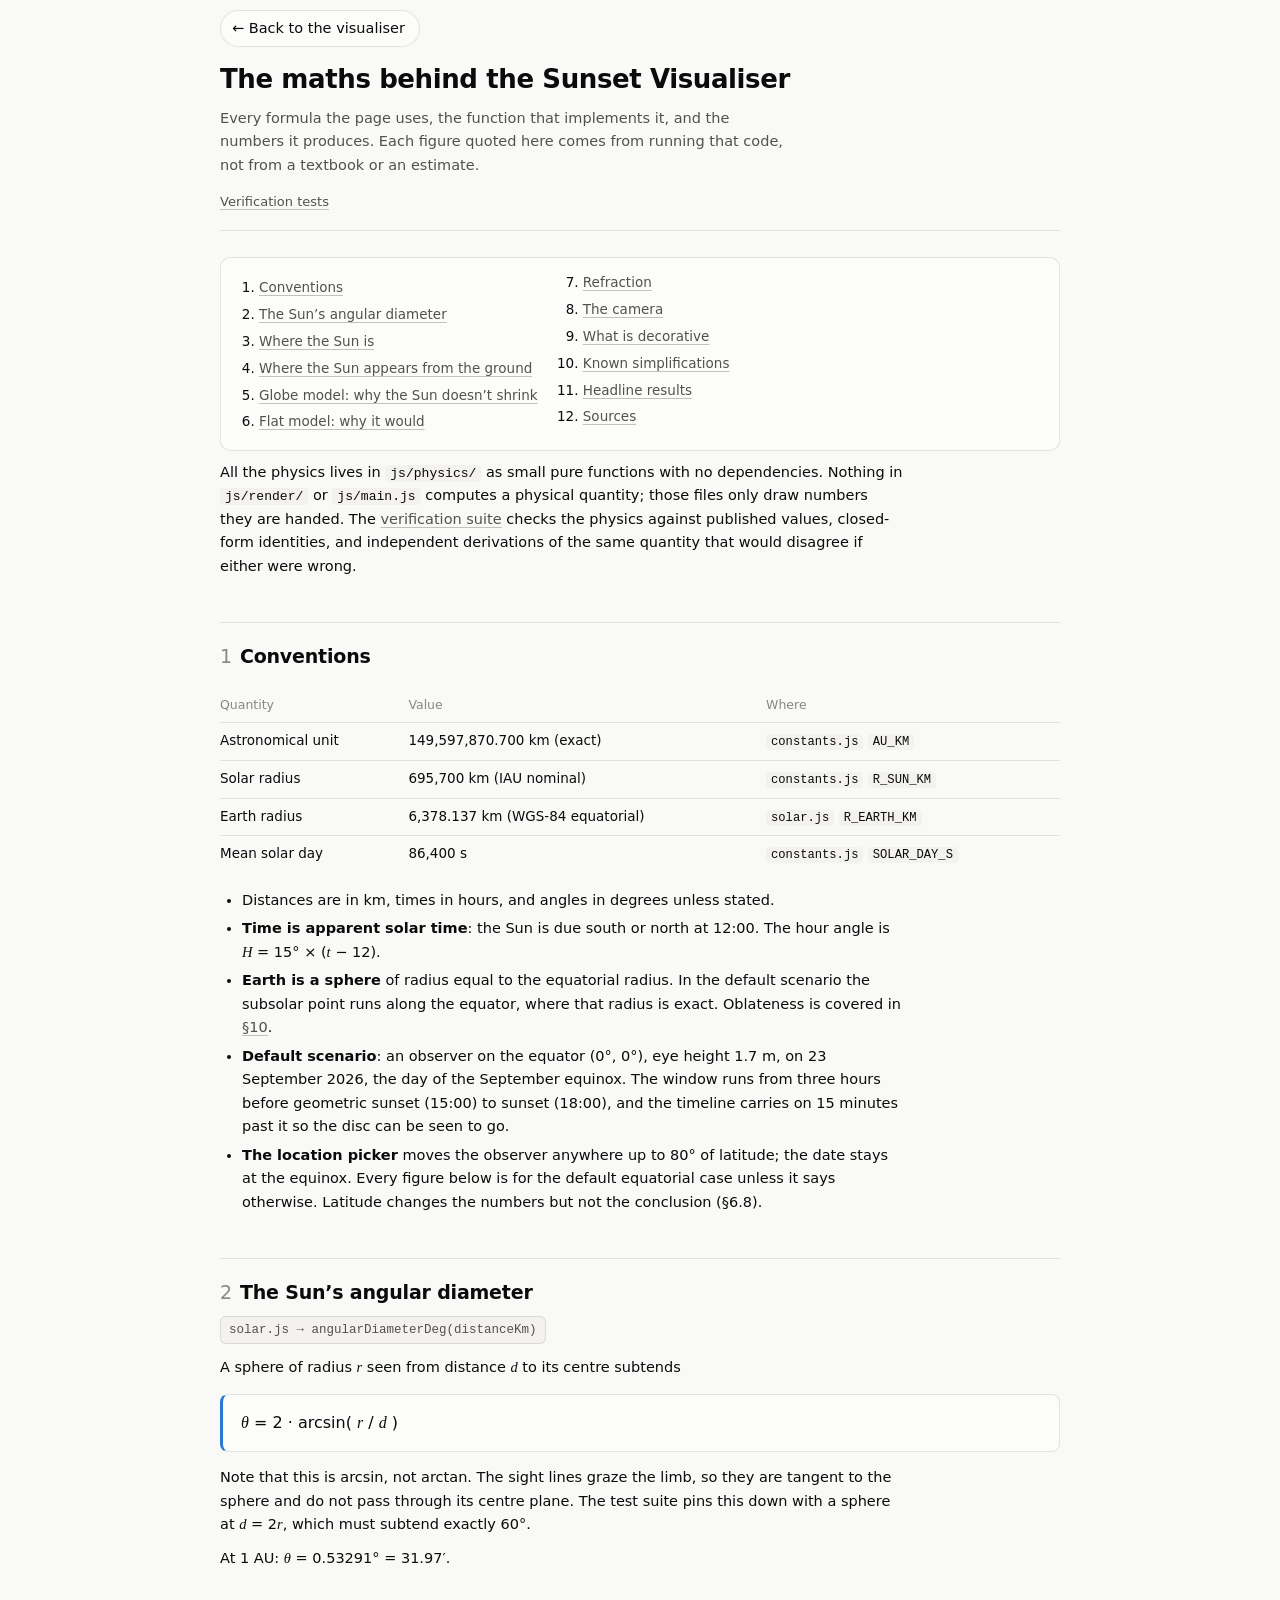
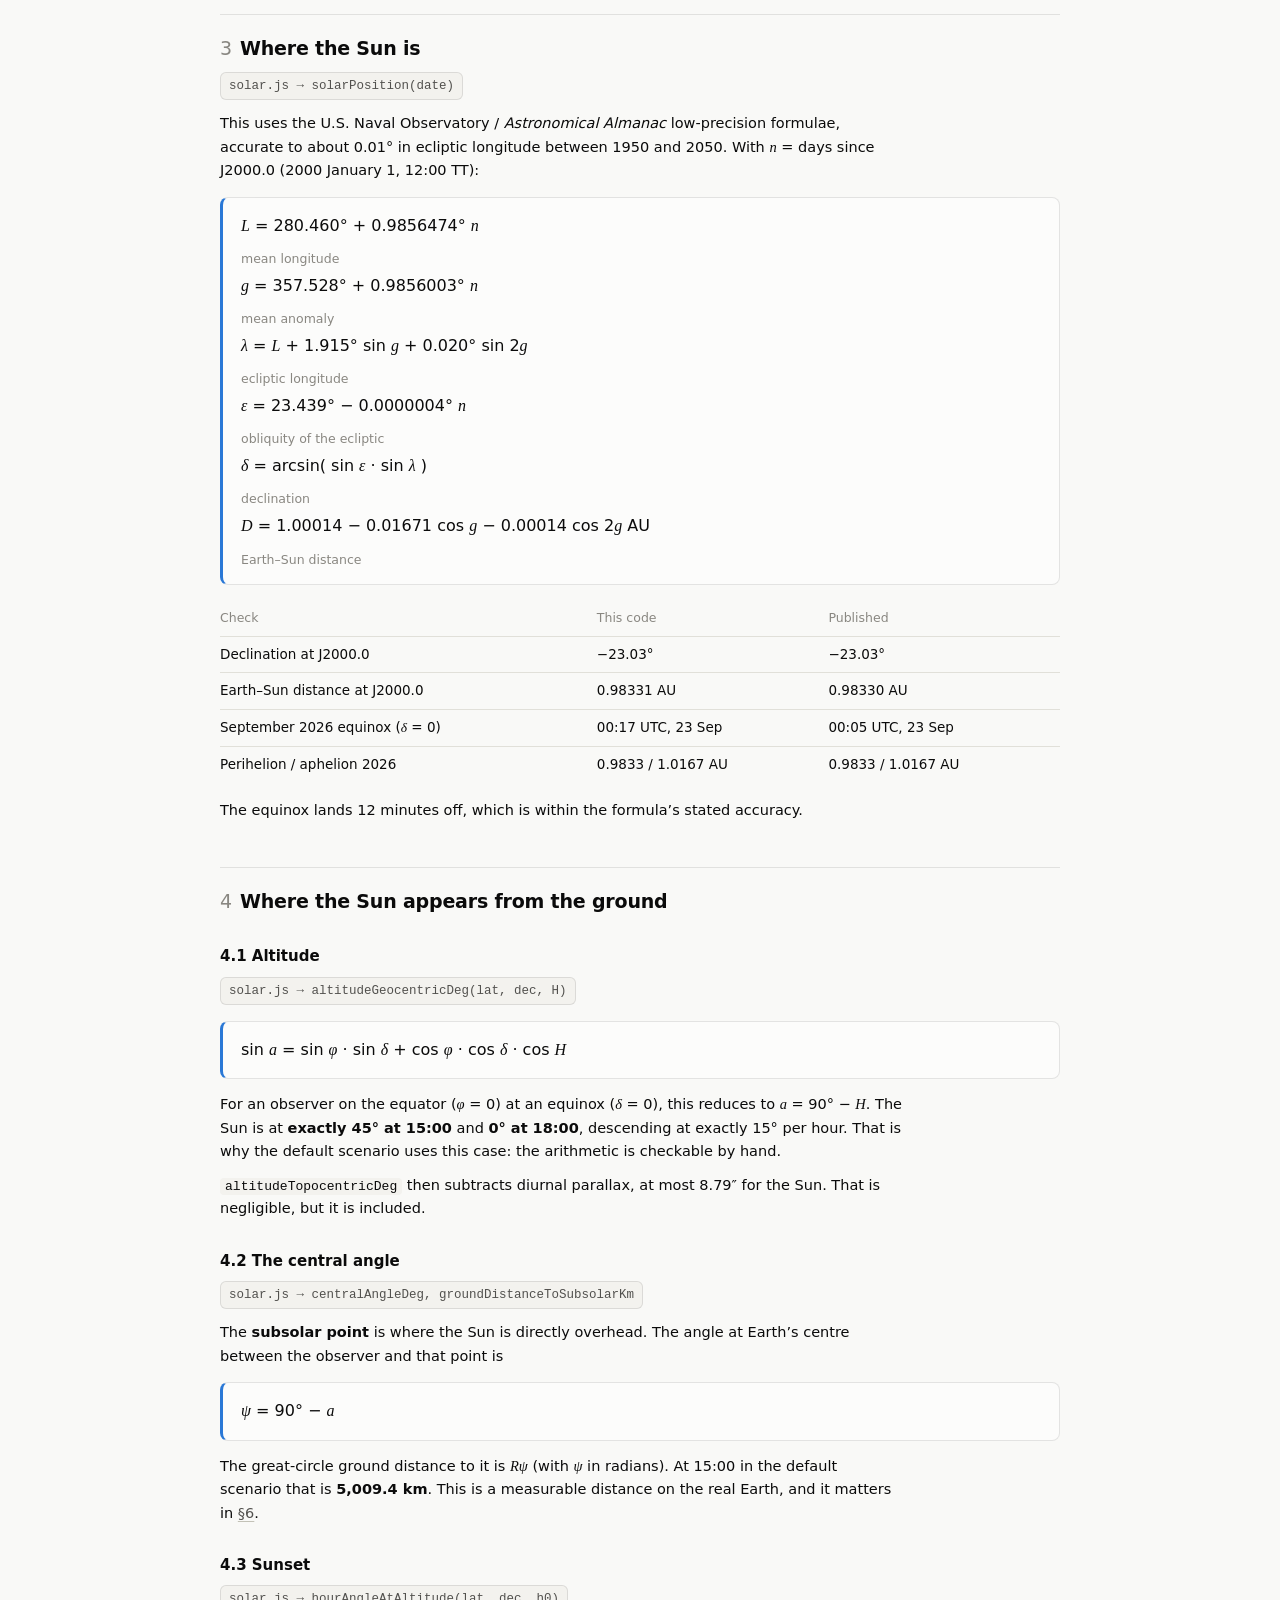
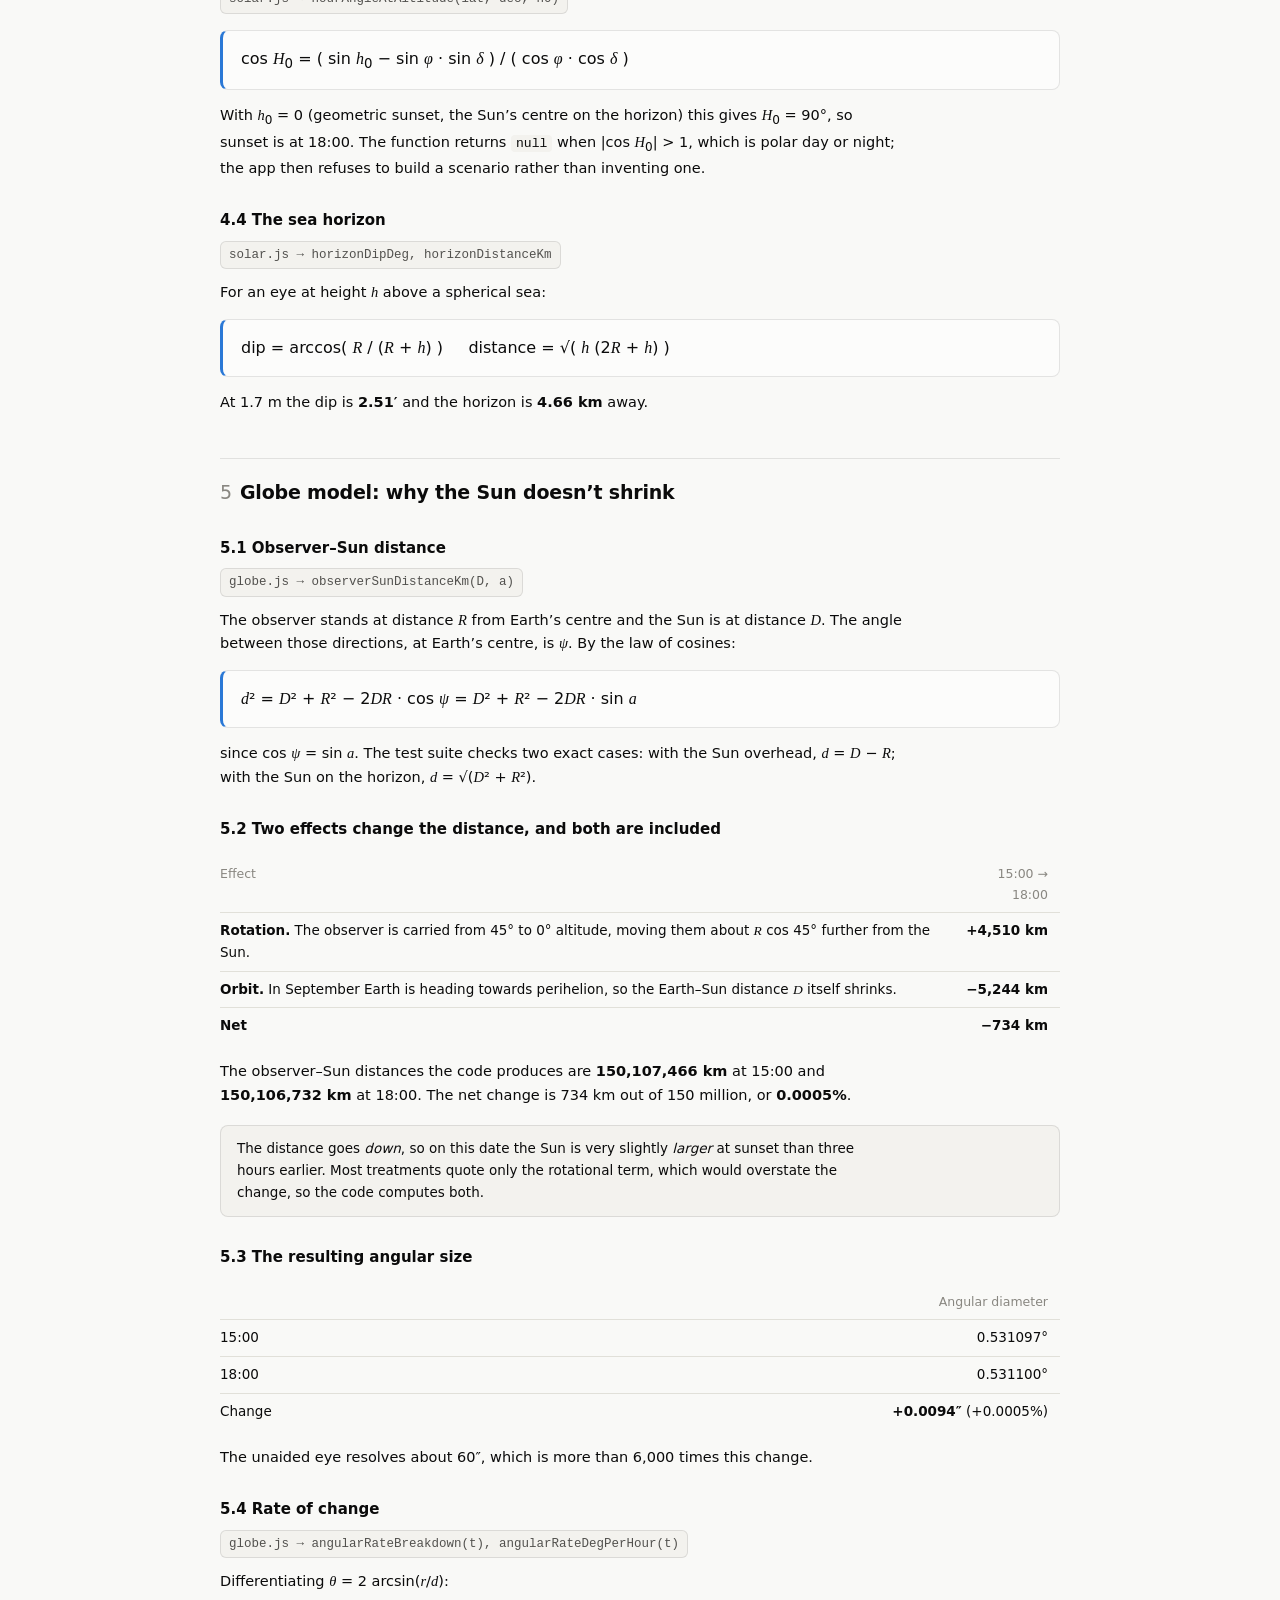
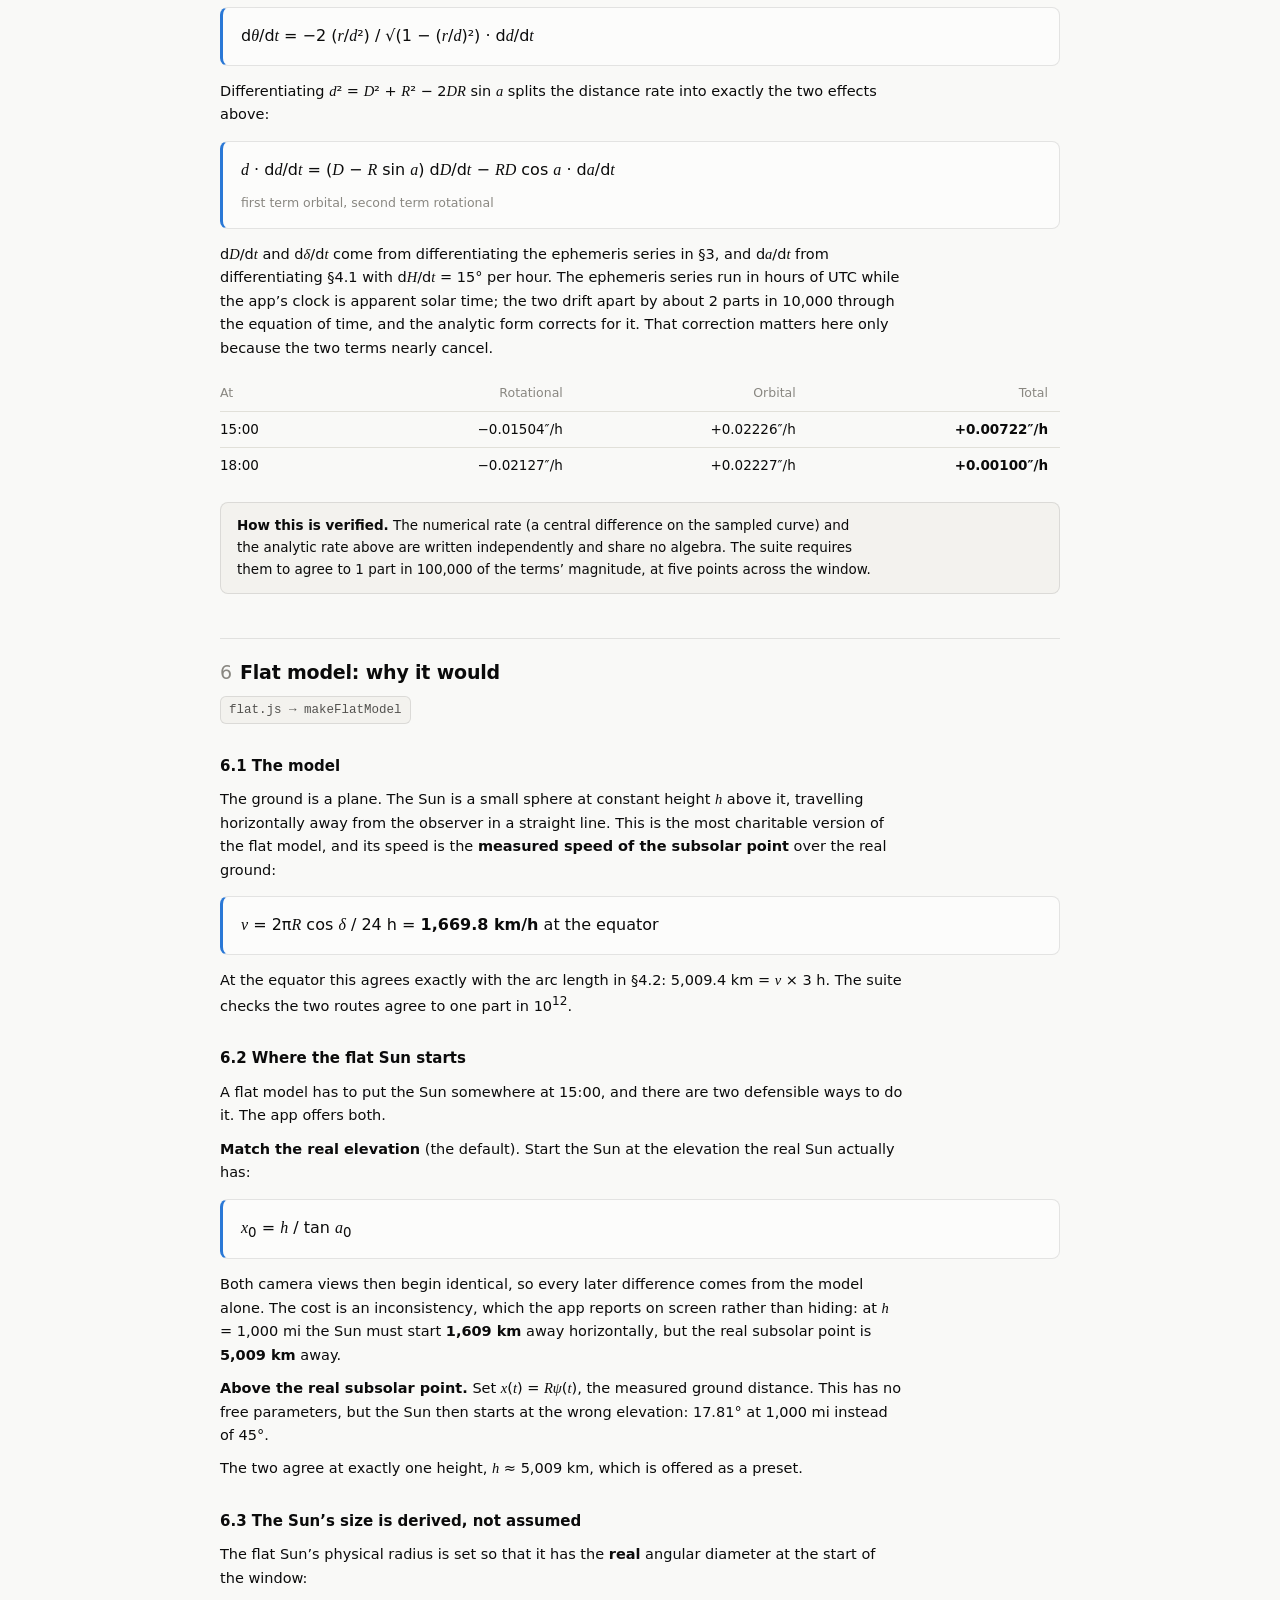
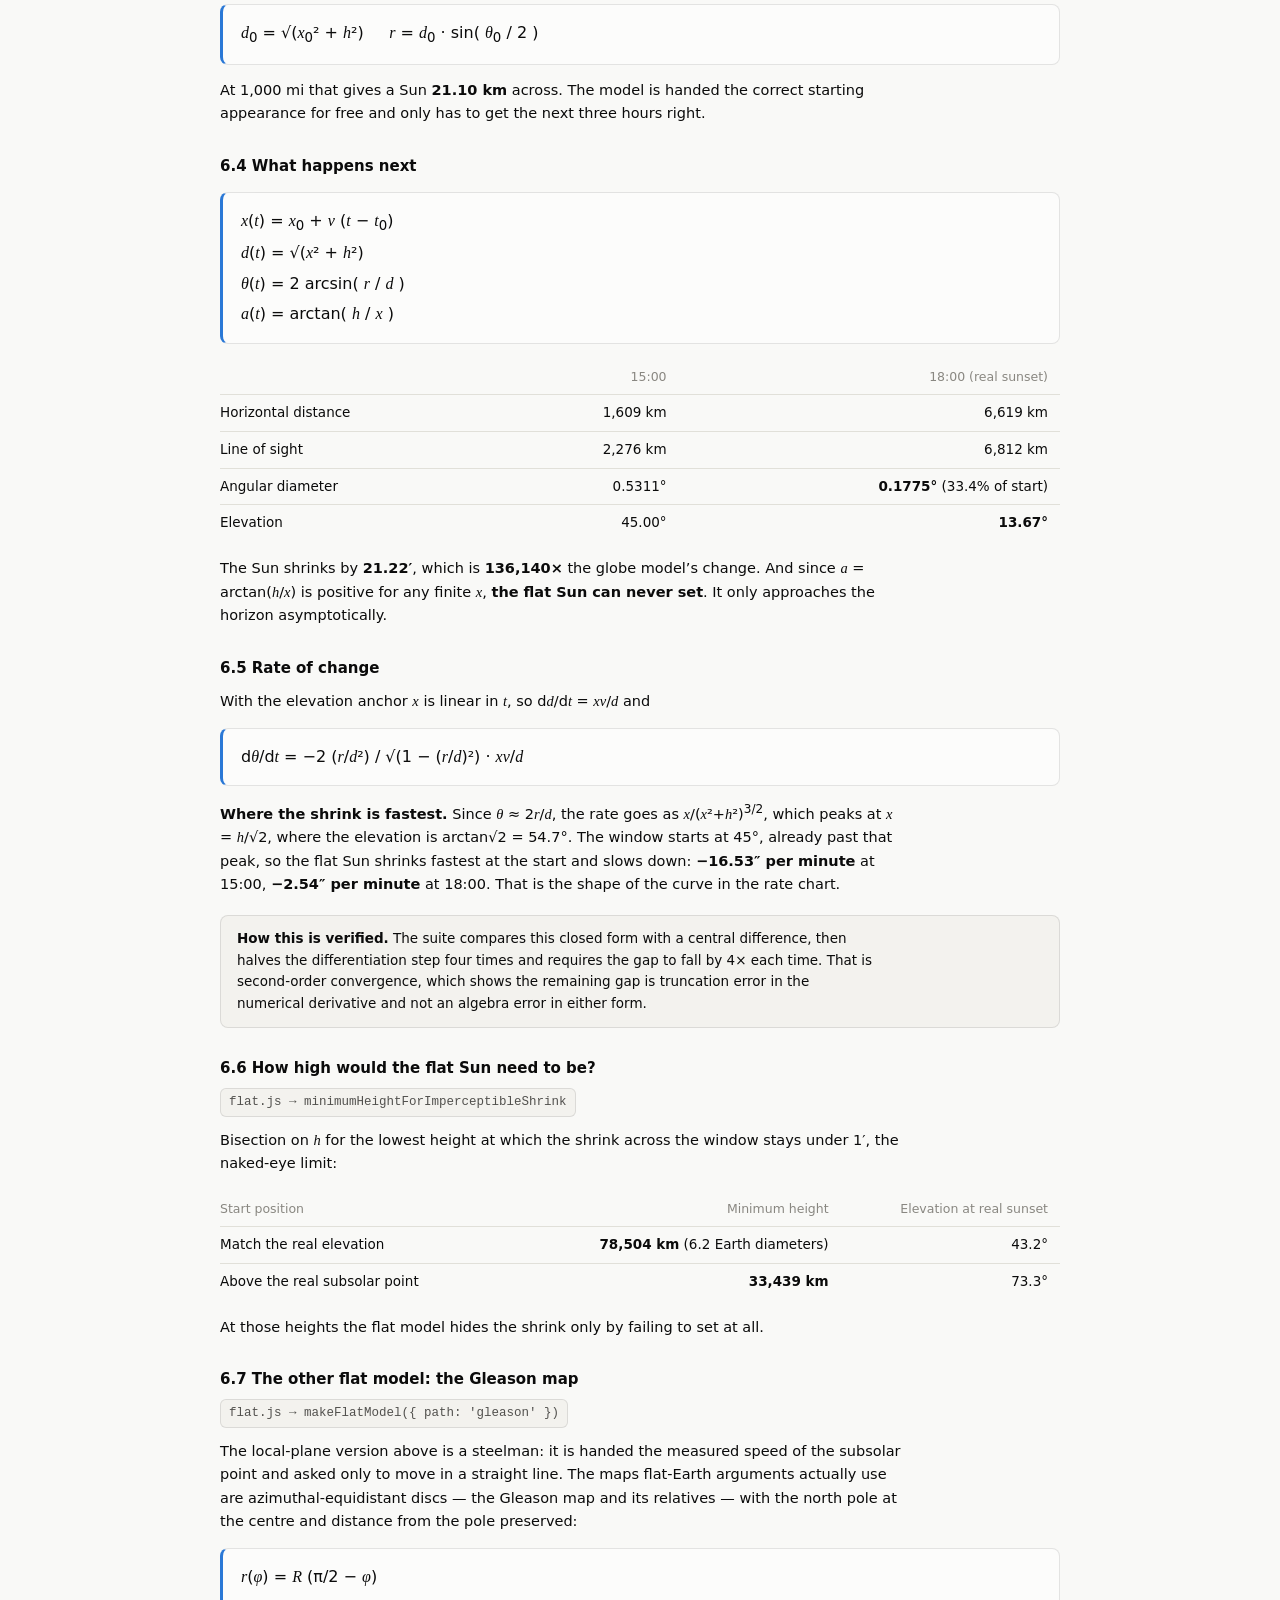
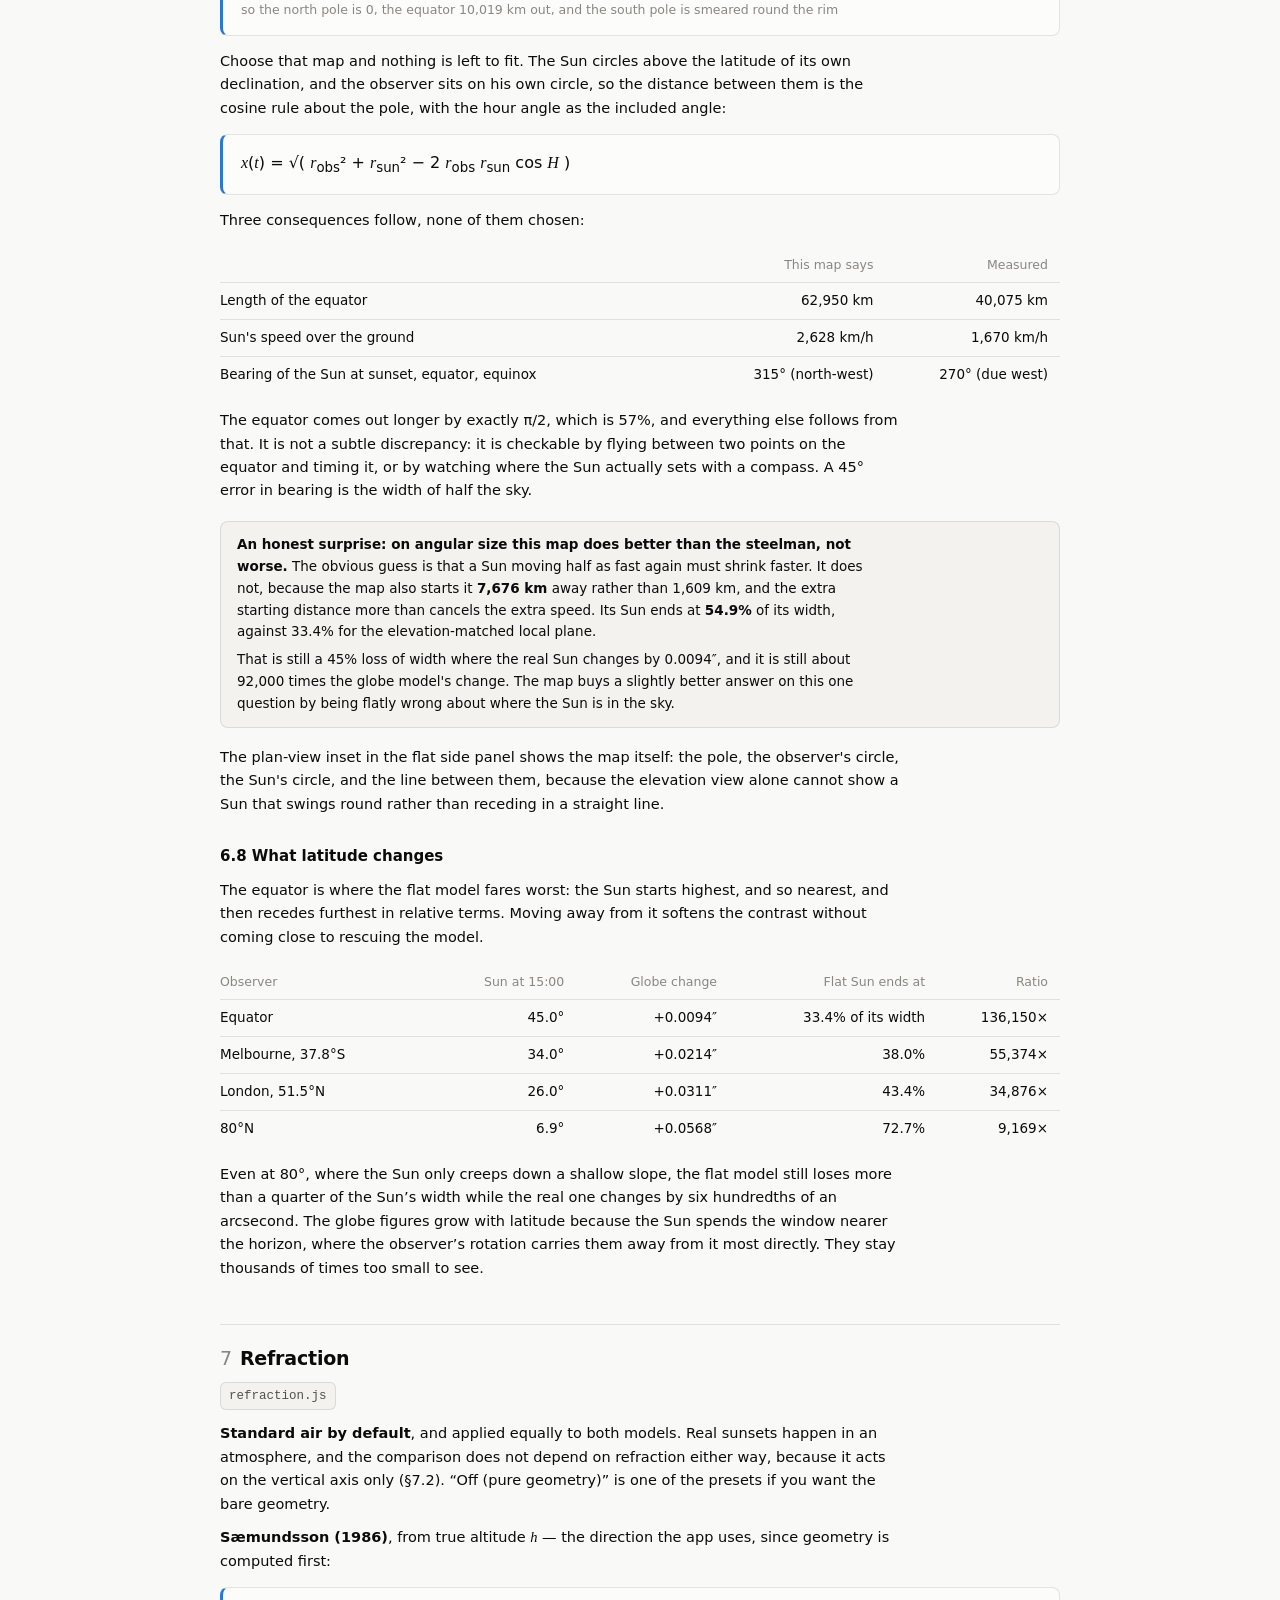
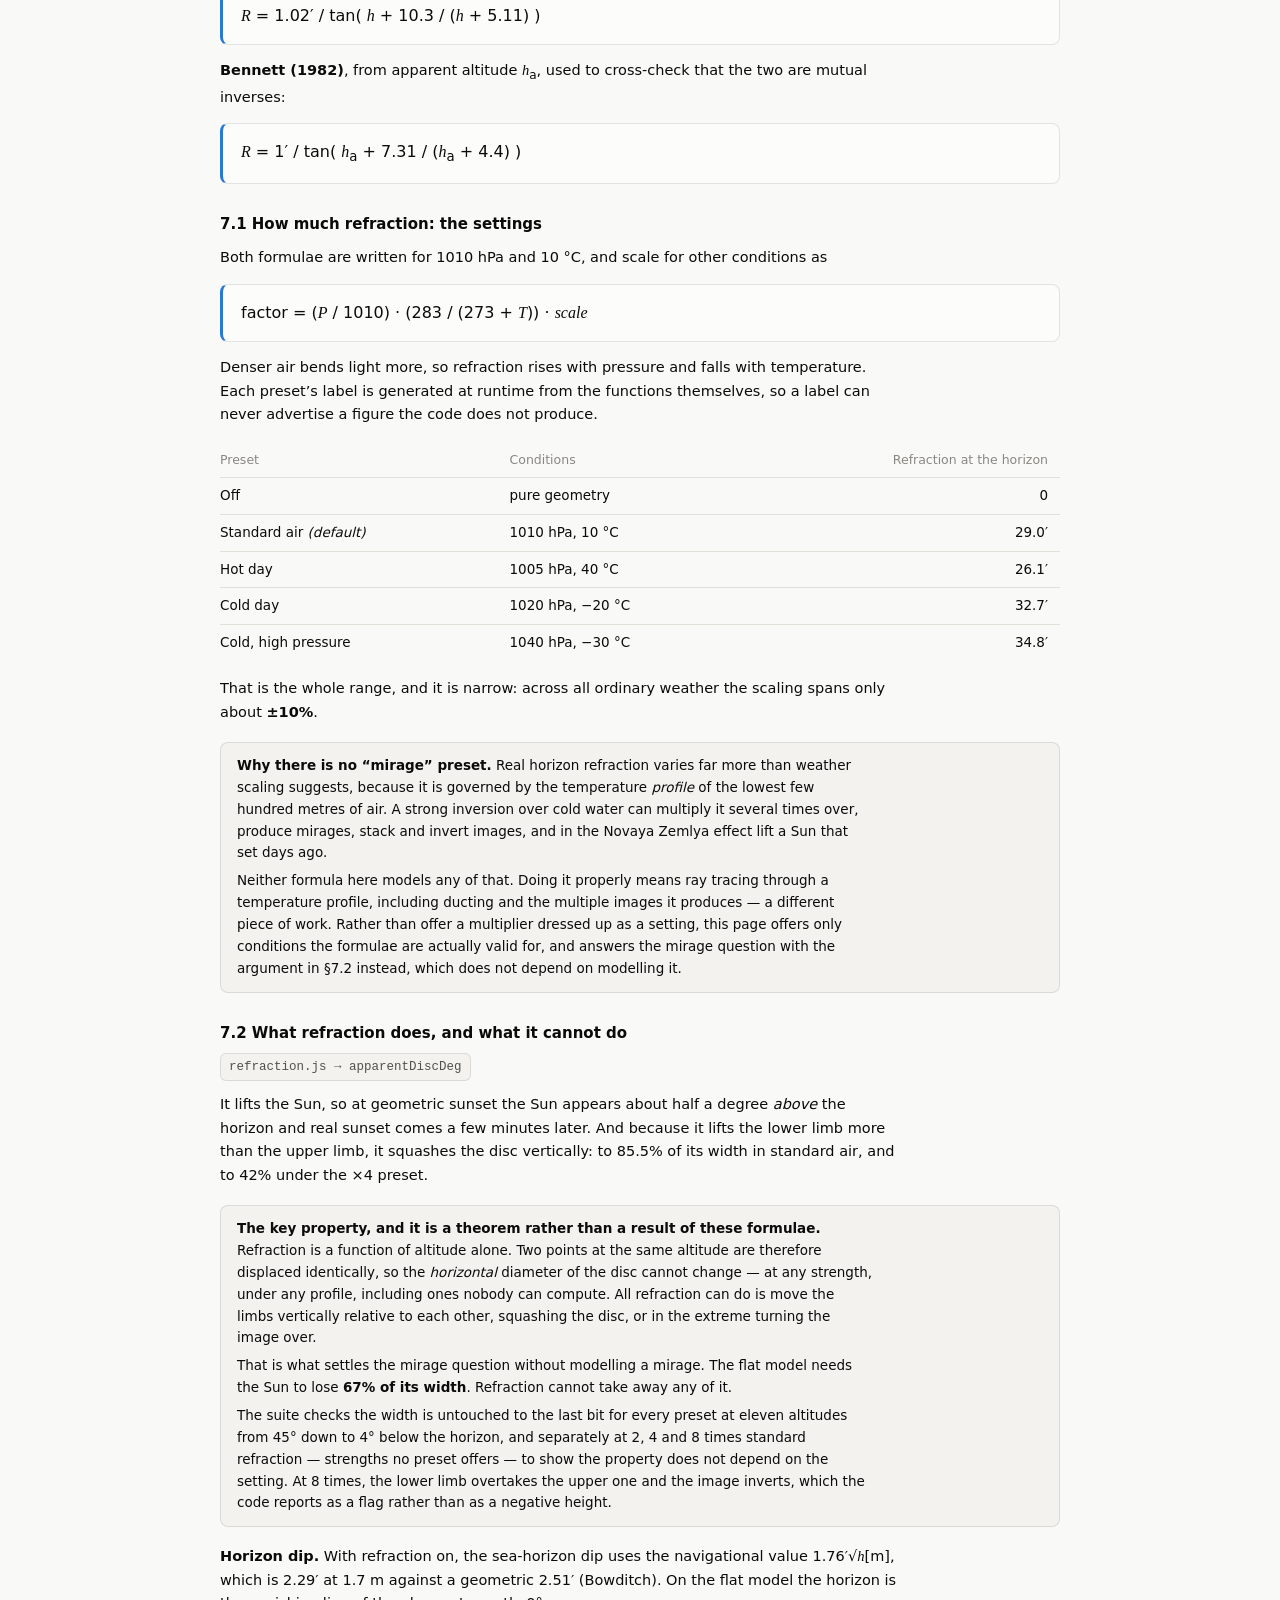
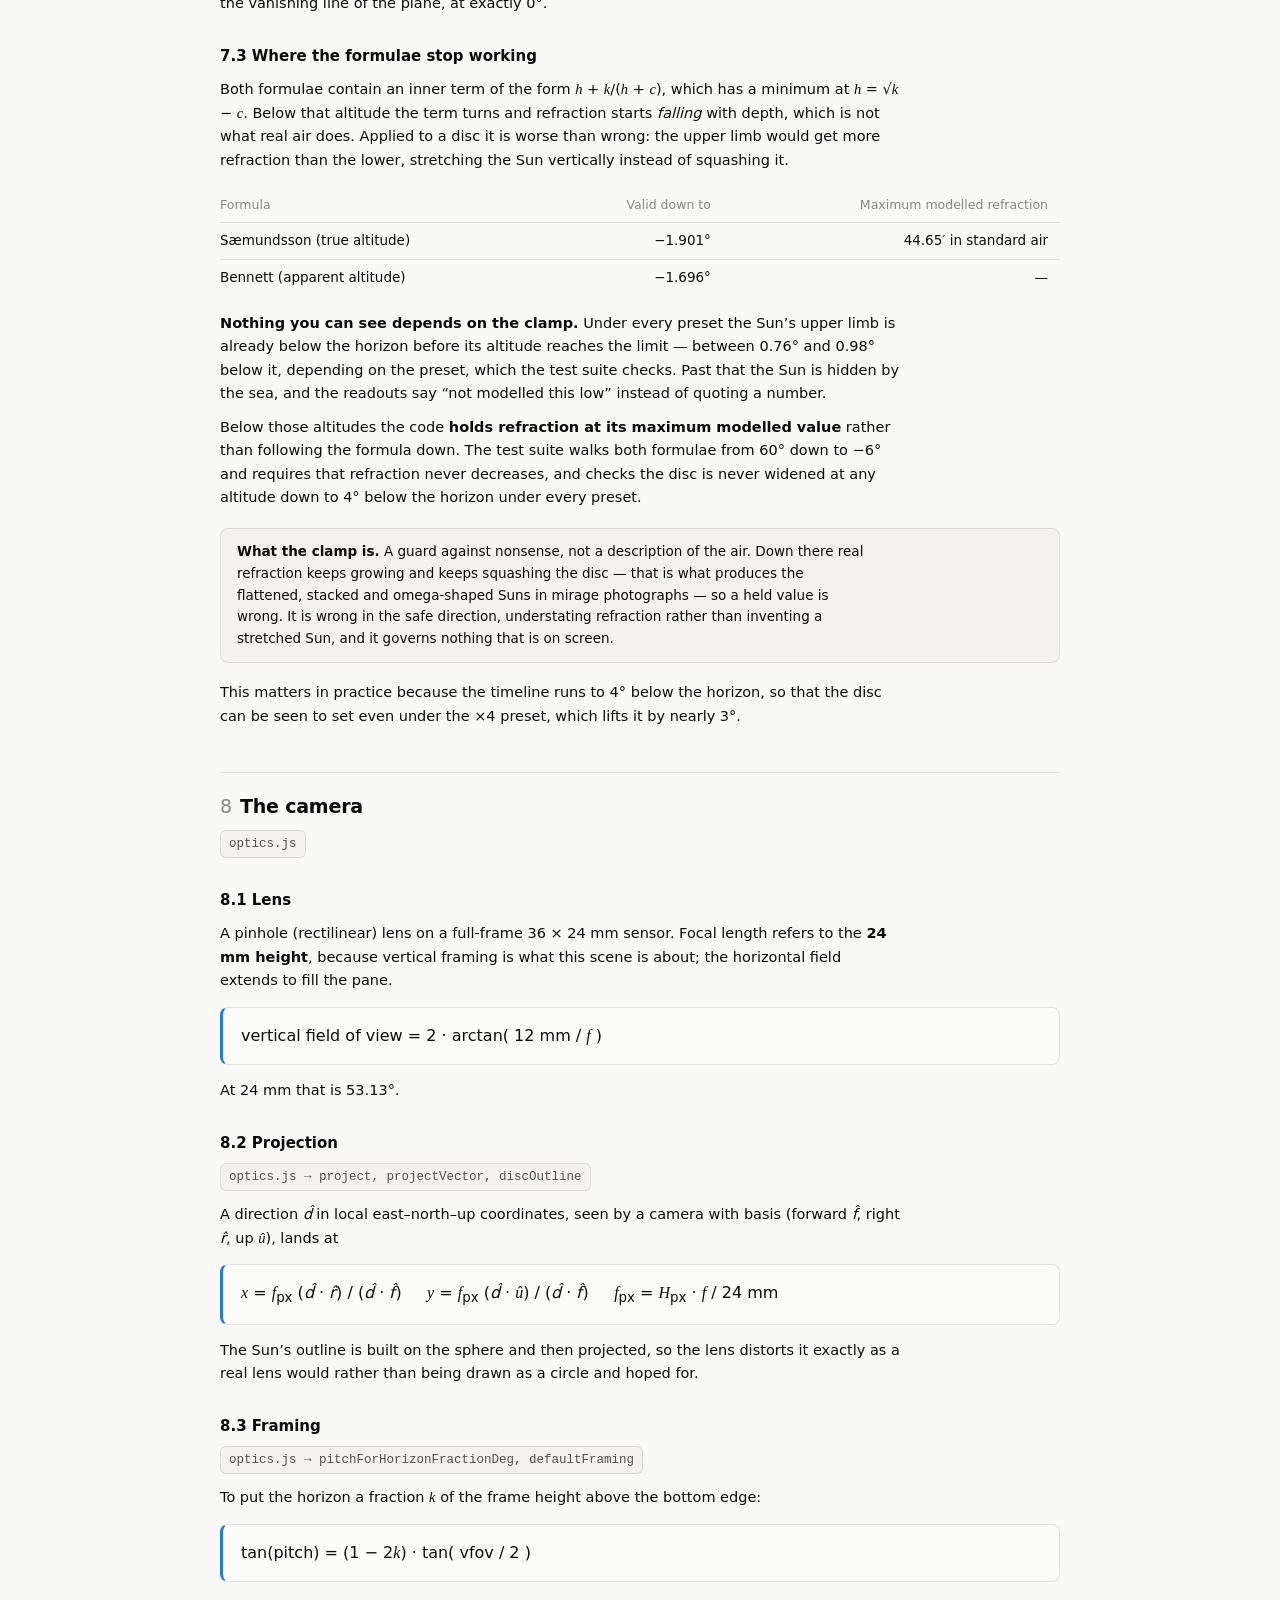
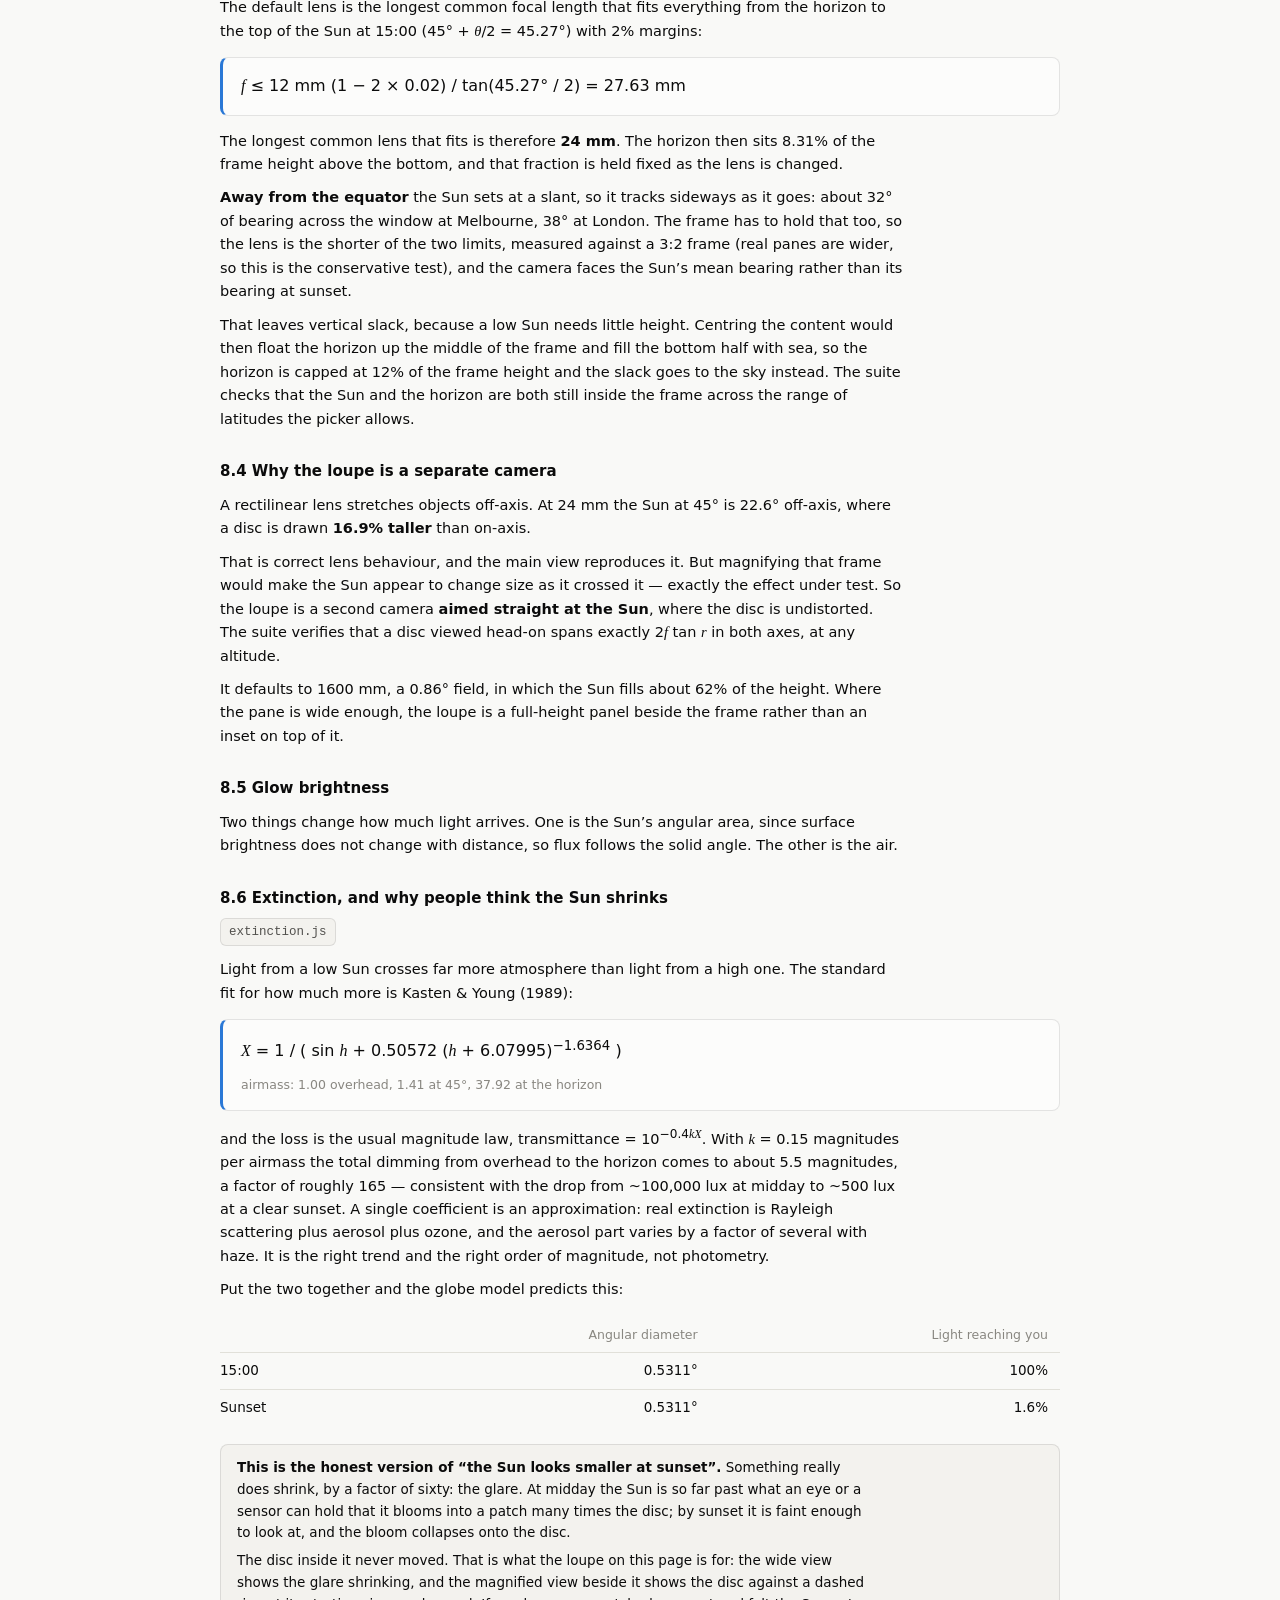
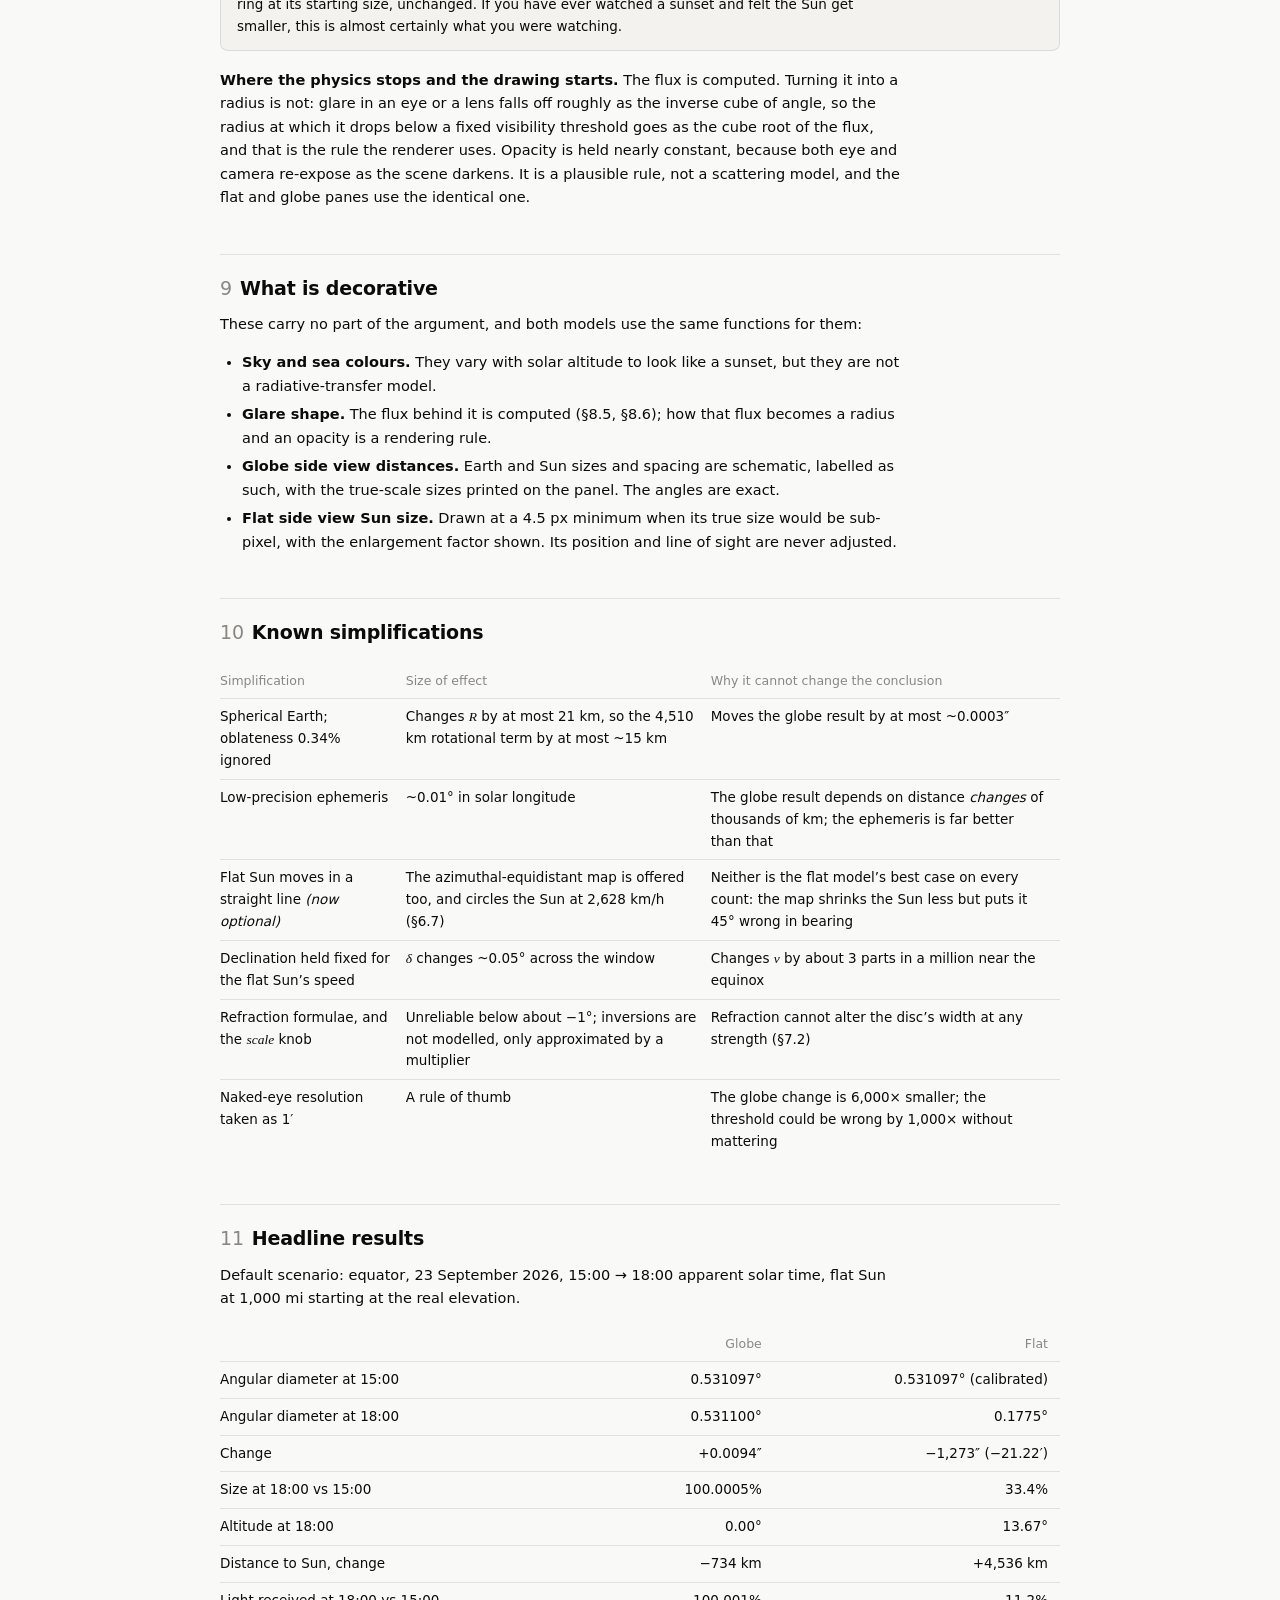
==== commit b254f60a: "Add the Gleason map model, atmospheric extinction and shrinking glare The glare around the Sun now c" ====
--- a/maths.html
+++ b/maths.html
@@ -176,7 +176,7 @@
     <li><strong>Time is apparent solar time</strong>: the Sun is due south or north at 12:00. The hour angle is <i>H</i> = 15&deg; &times; (<i>t</i> &minus; 12).</li>
     <li><strong>Earth is a sphere</strong> of radius equal to the equatorial radius. In the default scenario the subsolar point runs along the equator, where that radius is exact. Oblateness is covered in <a href="#simplifications">&sect;10</a>.</li>
     <li><strong>Default scenario</strong>: an observer on the equator (0&deg;, 0&deg;), eye height 1.7 m, on 23 September 2026, the day of the September equinox. The window runs from three hours before geometric sunset (15:00) to sunset (18:00), and the timeline carries on 15 minutes past it so the disc can be seen to go.</li>
-    <li><strong>The location picker</strong> moves the observer anywhere up to 80&deg; of latitude; the date stays at the equinox. Every figure below is for the default equatorial case unless it says otherwise. Latitude changes the numbers but not the conclusion (&sect;6.7).</li>
+    <li><strong>The location picker</strong> moves the observer anywhere up to 80&deg; of latitude; the date stays at the equinox. Every figure below is for the default equatorial case unless it says otherwise. Latitude changes the numbers but not the conclusion (&sect;6.8).</li>
   </ul>
 
   <!-- 2 ------------------------------------------------------------------ -->
@@ -405,7 +405,38 @@
 
   <p>At those heights the flat model hides the shrink only by failing to set at all.</p>
 
-  <h3>6.7 What latitude changes</h3>
+  <h3>6.7 The other flat model: the Gleason map</h3>
+  <span class="impl">flat.js &rarr; makeFlatModel({ path: 'gleason' })</span>
+
+  <p>The local-plane version above is a steelman: it is handed the measured speed of the subsolar point and asked only to move in a straight line. The maps flat-Earth arguments actually use are azimuthal-equidistant discs &mdash; the Gleason map and its relatives &mdash; with the north pole at the centre and distance from the pole preserved:</p>
+
+  <div class="eq"><i>r</i>(<i>&phi;</i>) = <i>R</i> (&pi;/2 &minus; <i>&phi;</i>)<span class="where">so the north pole is 0, the equator 10,019 km out, and the south pole is smeared round the rim</span></div>
+
+  <p>Choose that map and nothing is left to fit. The Sun circles above the latitude of its own declination, and the observer sits on his own circle, so the distance between them is the cosine rule about the pole, with the hour angle as the included angle:</p>
+
+  <div class="eq"><i>x</i>(<i>t</i>) = &radic;( <i>r</i><sub>obs</sub>&sup2; + <i>r</i><sub>sun</sub>&sup2; &minus; 2 <i>r</i><sub>obs</sub> <i>r</i><sub>sun</sub> cos <i>H</i> )</div>
+
+  <p>Three consequences follow, none of them chosen:</p>
+
+  <table>
+    <thead><tr><th></th><th class="num">This map says</th><th class="num">Measured</th></tr></thead>
+    <tbody>
+      <tr><td>Length of the equator</td><td class="num">62,950 km</td><td class="num">40,075 km</td></tr>
+      <tr><td>Sun's speed over the ground</td><td class="num">2,628 km/h</td><td class="num">1,670 km/h</td></tr>
+      <tr><td>Bearing of the Sun at sunset, equator, equinox</td><td class="num">315&deg; (north-west)</td><td class="num">270&deg; (due west)</td></tr>
+    </tbody>
+  </table>
+
+  <p>The equator comes out longer by exactly &pi;/2, which is 57%, and everything else follows from that. It is not a subtle discrepancy: it is checkable by flying between two points on the equator and timing it, or by watching where the Sun actually sets with a compass. A 45&deg; error in bearing is the width of half the sky.</p>
+
+  <div class="callout">
+    <p><strong>An honest surprise: on angular size this map does better than the steelman, not worse.</strong> The obvious guess is that a Sun moving half as fast again must shrink faster. It does not, because the map also starts it <strong>7,676 km</strong> away rather than 1,609 km, and the extra starting distance more than cancels the extra speed. Its Sun ends at <strong>54.9%</strong> of its width, against 33.4% for the elevation-matched local plane.</p>
+    <p>That is still a 45% loss of width where the real Sun changes by 0.0094&Prime;, and it is still about 92,000 times the globe model's change. The map buys a slightly better answer on this one question by being flatly wrong about where the Sun is in the sky.</p>
+  </div>
+
+  <p>The plan-view inset in the flat side panel shows the map itself: the pole, the observer's circle, the Sun's circle, and the line between them, because the elevation view alone cannot show a Sun that swings round rather than receding in a straight line.</p>
+
+  <h3>6.8 What latitude changes</h3>
 
   <p>The equator is where the flat model fares worst: the Sun starts highest, and so nearest, and then recedes furthest in relative terms. Moving away from it softens the contrast without coming close to rescuing the model.</p>
 
@@ -544,7 +575,33 @@
 
   <h3>8.5 Glow brightness</h3>
 
-  <p>The Sun&rsquo;s surface brightness does not change with distance, so the light received is proportional to its solid angle, which goes as (<i>&theta;</i>/<i>&theta;</i><sub>0</sub>)&sup2;. The glow&rsquo;s opacity is scaled by that ratio. By real sunset the flat Sun would deliver <strong>11%</strong> of its 15:00 light, which is another observable it fails.</p>
+  <p>Two things change how much light arrives. One is the Sun&rsquo;s angular area, since surface brightness does not change with distance, so flux follows the solid angle. The other is the air.</p>
+
+  <h3>8.6 Extinction, and why people think the Sun shrinks</h3>
+  <span class="impl">extinction.js</span>
+
+  <p>Light from a low Sun crosses far more atmosphere than light from a high one. The standard fit for how much more is Kasten &amp; Young (1989):</p>
+
+  <div class="eq"><i>X</i> = 1 / ( sin <i>h</i> + 0.50572 (<i>h</i> + 6.07995)<sup>&minus;1.6364</sup> )<span class="where">airmass: 1.00 overhead, 1.41 at 45&deg;, 37.92 at the horizon</span></div>
+
+  <p>and the loss is the usual magnitude law, transmittance = 10<sup>&minus;0.4<i>kX</i></sup>. With <i>k</i> = 0.15 magnitudes per airmass the total dimming from overhead to the horizon comes to about 5.5 magnitudes, a factor of roughly 165 &mdash; consistent with the drop from ~100,000 lux at midday to ~500 lux at a clear sunset. A single coefficient is an approximation: real extinction is Rayleigh scattering plus aerosol plus ozone, and the aerosol part varies by a factor of several with haze. It is the right trend and the right order of magnitude, not photometry.</p>
+
+  <p>Put the two together and the globe model predicts this:</p>
+
+  <table>
+    <thead><tr><th></th><th class="num">Angular diameter</th><th class="num">Light reaching you</th></tr></thead>
+    <tbody>
+      <tr><td>15:00</td><td class="num">0.5311&deg;</td><td class="num">100%</td></tr>
+      <tr><td>Sunset</td><td class="num">0.5311&deg;</td><td class="num">1.6%</td></tr>
+    </tbody>
+  </table>
+
+  <div class="callout">
+    <p><strong>This is the honest version of &ldquo;the Sun looks smaller at sunset&rdquo;.</strong> Something really does shrink, by a factor of sixty: the glare. At midday the Sun is so far past what an eye or a sensor can hold that it blooms into a patch many times the disc; by sunset it is faint enough to look at, and the bloom collapses onto the disc.</p>
+    <p>The disc inside it never moved. That is what the loupe on this page is for: the wide view shows the glare shrinking, and the magnified view beside it shows the disc against a dashed ring at its starting size, unchanged. If you have ever watched a sunset and felt the Sun get smaller, this is almost certainly what you were watching.</p>
+  </div>
+
+  <p><strong>Where the physics stops and the drawing starts.</strong> The flux is computed. Turning it into a radius is not: glare in an eye or a lens falls off roughly as the inverse cube of angle, so the radius at which it drops below a fixed visibility threshold goes as the cube root of the flux, and that is the rule the renderer uses. Opacity is held nearly constant, because both eye and camera re-expose as the scene darkens. It is a plausible rule, not a scattering model, and the flat and globe panes use the identical one.</p>
 
   <!-- 9 ------------------------------------------------------------------ -->
   <h2 id="decorative"><span class="n">9</span>What is decorative</h2>
@@ -553,7 +610,7 @@
 
   <ul>
     <li><strong>Sky and sea colours.</strong> They vary with solar altitude to look like a sunset, but they are not a radiative-transfer model.</li>
-    <li><strong>Glow shape and radius.</strong> Only the glow&rsquo;s relative brightness is physical (&sect;8.5).</li>
+    <li><strong>Glare shape.</strong> The flux behind it is computed (&sect;8.5, &sect;8.6); how that flux becomes a radius and an opacity is a rendering rule.</li>
     <li><strong>Globe side view distances.</strong> Earth and Sun sizes and spacing are schematic, labelled as such, with the true-scale sizes printed on the panel. The angles are exact.</li>
     <li><strong>Flat side view Sun size.</strong> Drawn at a 4.5 px minimum when its true size would be sub-pixel, with the enlargement factor shown. Its position and line of sight are never adjusted.</li>
   </ul>
@@ -566,7 +623,7 @@
     <tbody>
       <tr><td>Spherical Earth; oblateness 0.34% ignored</td><td>Changes <i>R</i> by at most 21 km, so the 4,510 km rotational term by at most ~15 km</td><td>Moves the globe result by at most ~0.0003&Prime;</td></tr>
       <tr><td>Low-precision ephemeris</td><td>~0.01&deg; in solar longitude</td><td>The globe result depends on distance <em>changes</em> of thousands of km; the ephemeris is far better than that</td></tr>
-      <tr><td>Flat Sun moves in a straight line</td><td>On the azimuthal-equidistant map it would circle at 2,623 km/h over the equator</td><td>A faster Sun shrinks faster, so the default is the flat model&rsquo;s best case</td></tr>
+      <tr><td>Flat Sun moves in a straight line <em>(now optional)</em></td><td>The azimuthal-equidistant map is offered too, and circles the Sun at 2,628 km/h (&sect;6.7)</td><td>Neither is the flat model&rsquo;s best case on every count: the map shrinks the Sun less but puts it 45&deg; wrong in bearing</td></tr>
       <tr><td>Declination held fixed for the flat Sun&rsquo;s speed</td><td><i>&delta;</i> changes ~0.05&deg; across the window</td><td>Changes <i>v</i> by about 3 parts in a million near the equinox</td></tr>
       <tr><td>Refraction formulae, and the <i>scale</i> knob</td><td>Unreliable below about &minus;1&deg;; inversions are not modelled, only approximated by a multiplier</td><td>Refraction cannot alter the disc&rsquo;s width at any strength (&sect;7.2)</td></tr>
       <tr><td>Naked-eye resolution taken as 1&prime;</td><td>A rule of thumb</td><td>The globe change is 6,000&times; smaller; the threshold could be wrong by 1,000&times; without mattering</td></tr>
@@ -615,6 +672,12 @@
   <ul>
     <li><strong>Low-precision formulae for the Sun&rsquo;s coordinates.</strong> U.S. Naval Observatory, <em>The Astronomical Almanac</em>, Section C (&ldquo;Sun&rdquo;). Stated accuracy 0.01&deg; over 1950&ndash;2050.</li>
     <li>Meeus, J. (1998), <em>Astronomical Algorithms</em>, 2nd ed., Willmann-Bell &mdash; ch. 13 (coordinate transformations), ch. 15 (rising and setting), ch. 25 (solar coordinates).</li>
+  </ul>
+
+  <h3>Extinction</h3>
+  <ul>
+    <li>Kasten, F. &amp; Young, A. T. (1989), <em>Revised optical air mass tables and approximation formula</em>, Applied Optics 28, 4735&ndash;4738.</li>
+    <li>Extinction coefficient and the midday-to-sunset illuminance drop: standard observational figures, used here only to fix the scale of the effect.</li>
   </ul>
 
   <h3>Refraction and horizon dip</h3>
--- a/css/style.css
+++ b/css/style.css
@@ -465,6 +465,10 @@
 .field .unit {
   color: var(--muted);
   min-width: 1.6em;
+}
+.field .unit.alt {
+  min-width: 0;
+  white-space: nowrap;
 }
 
 .field select {
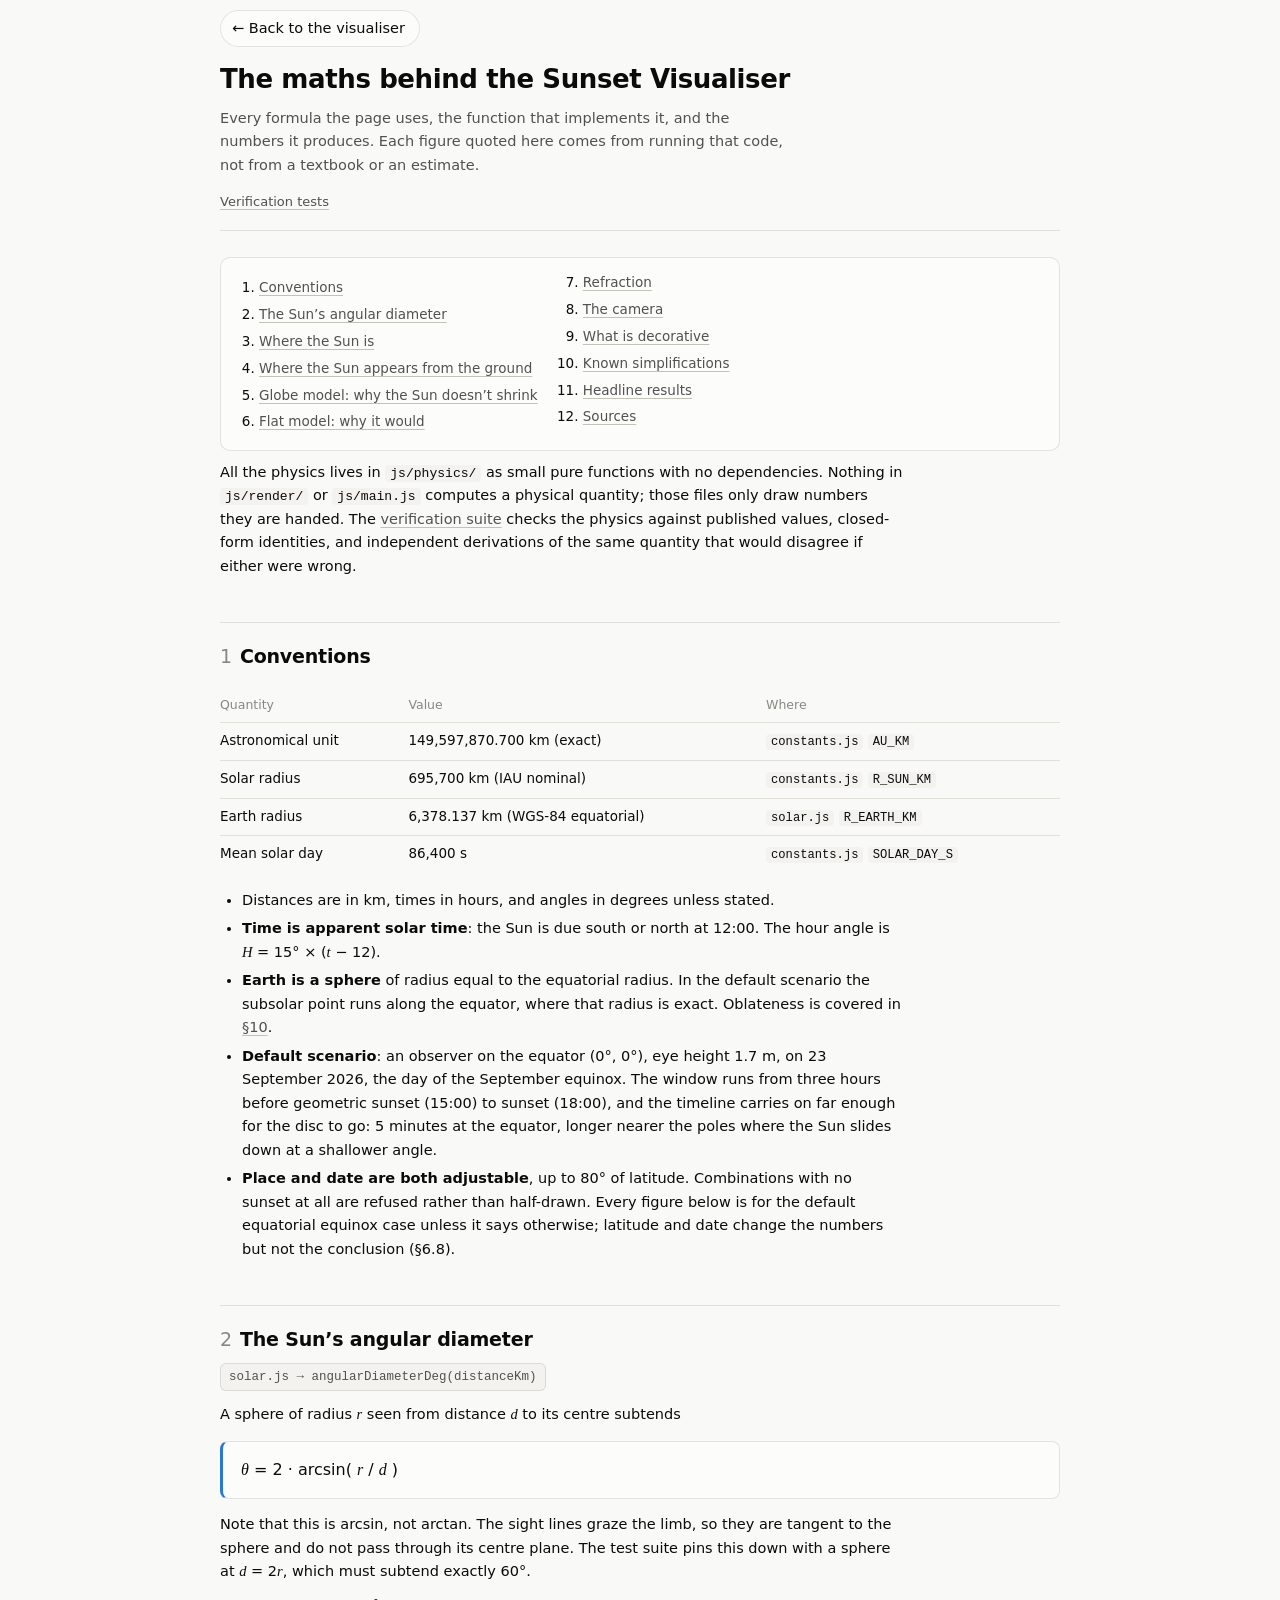
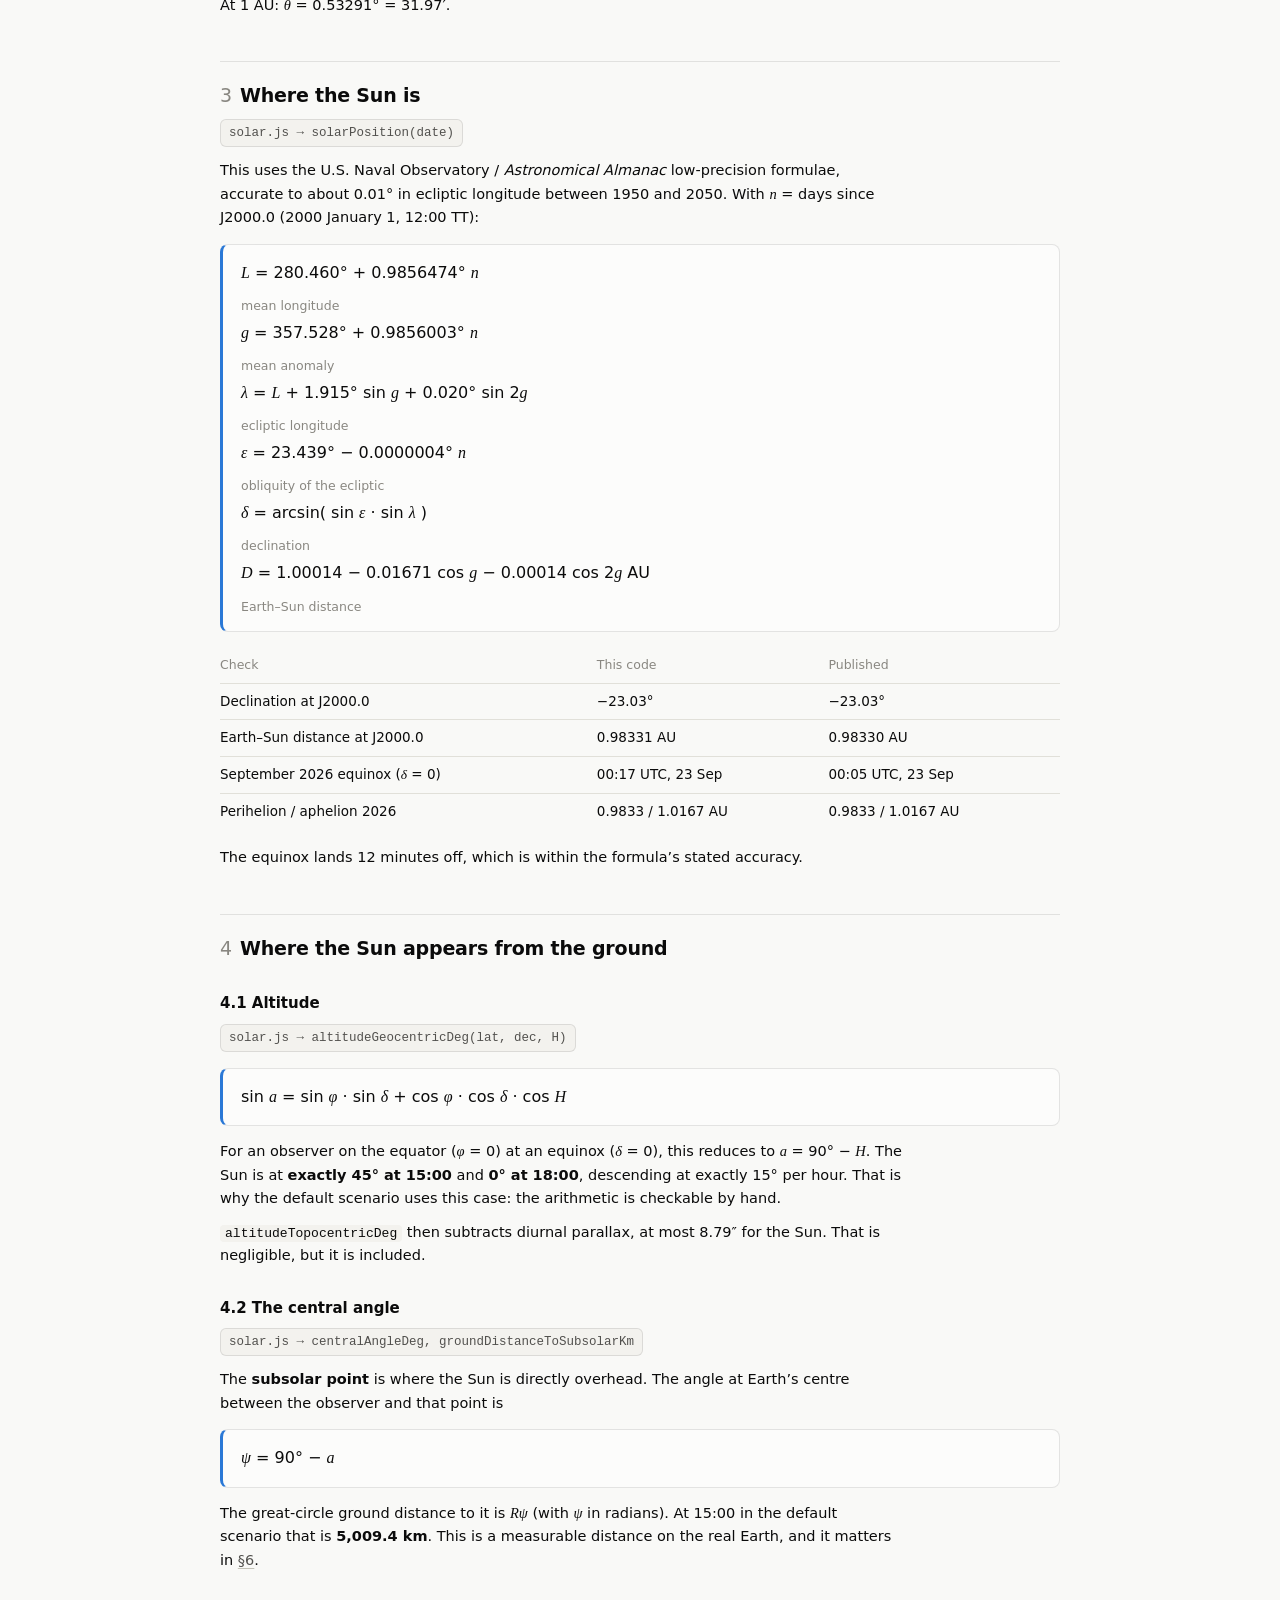
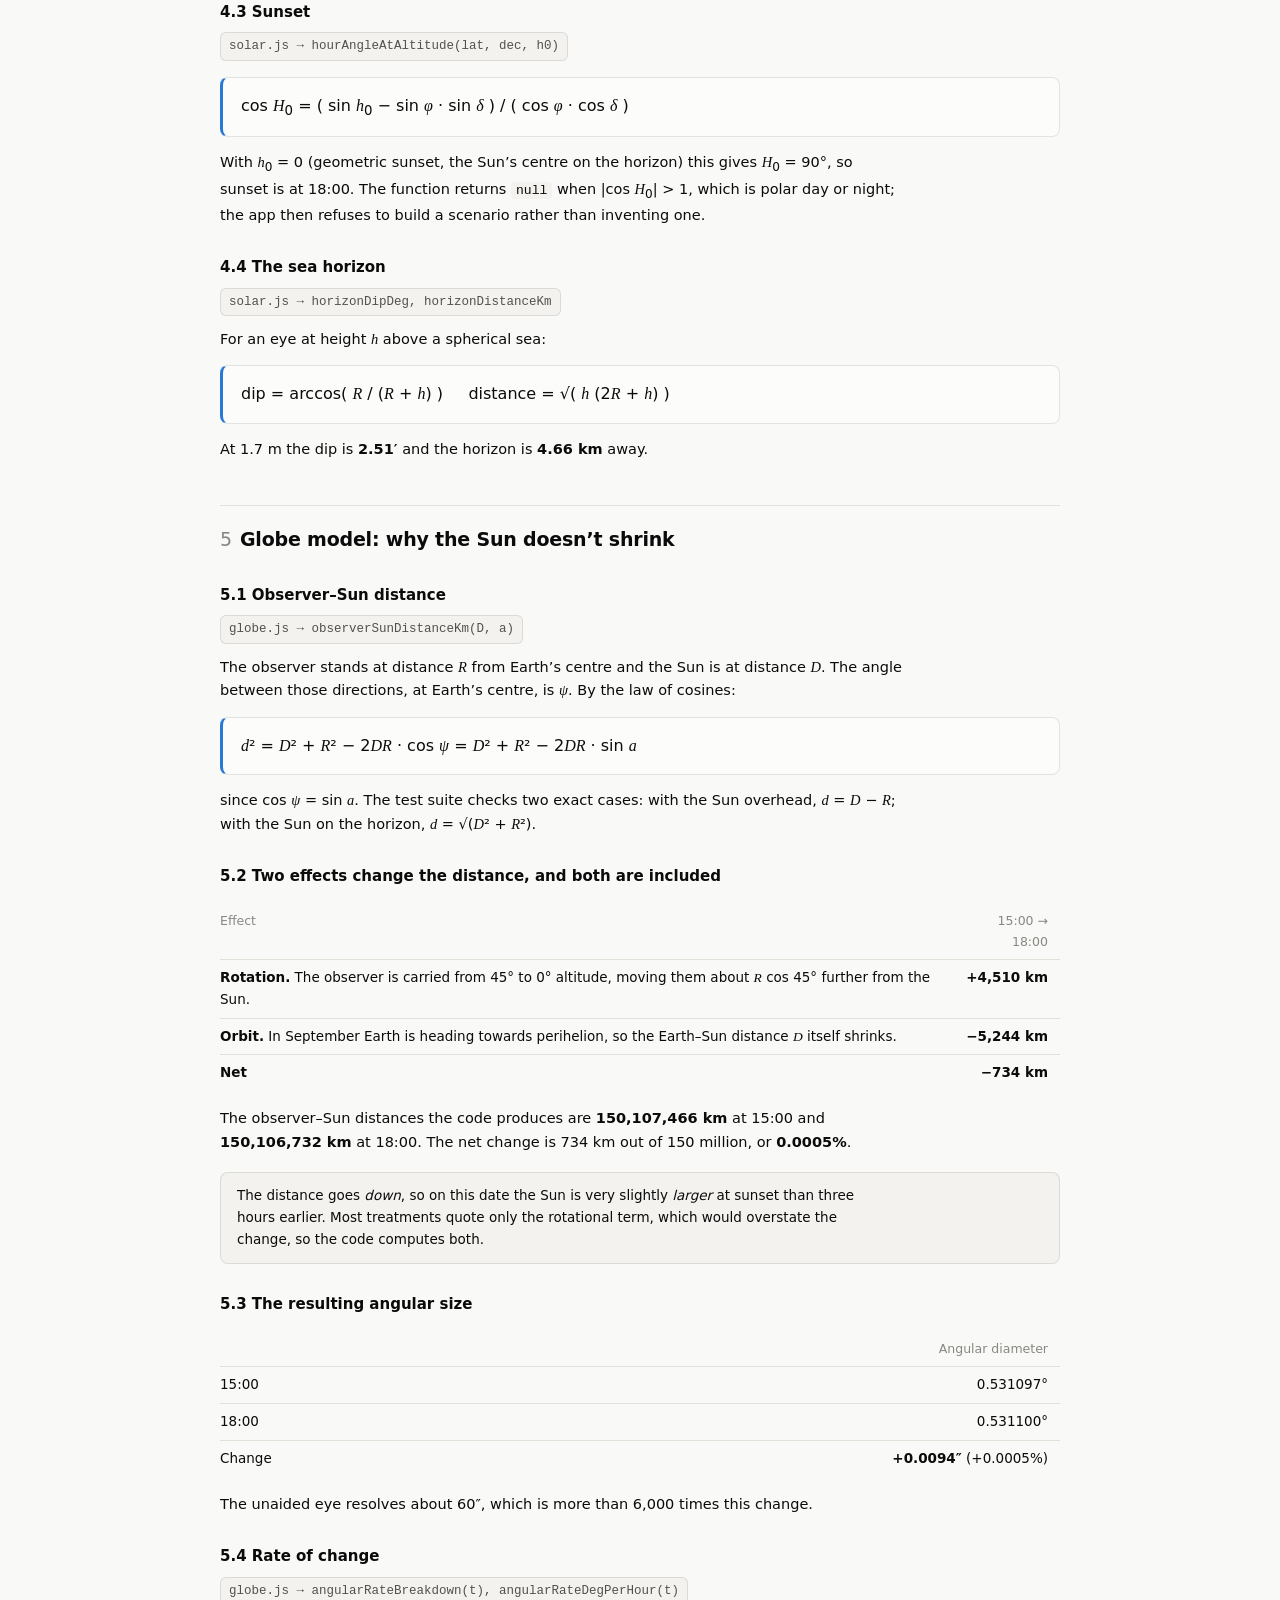
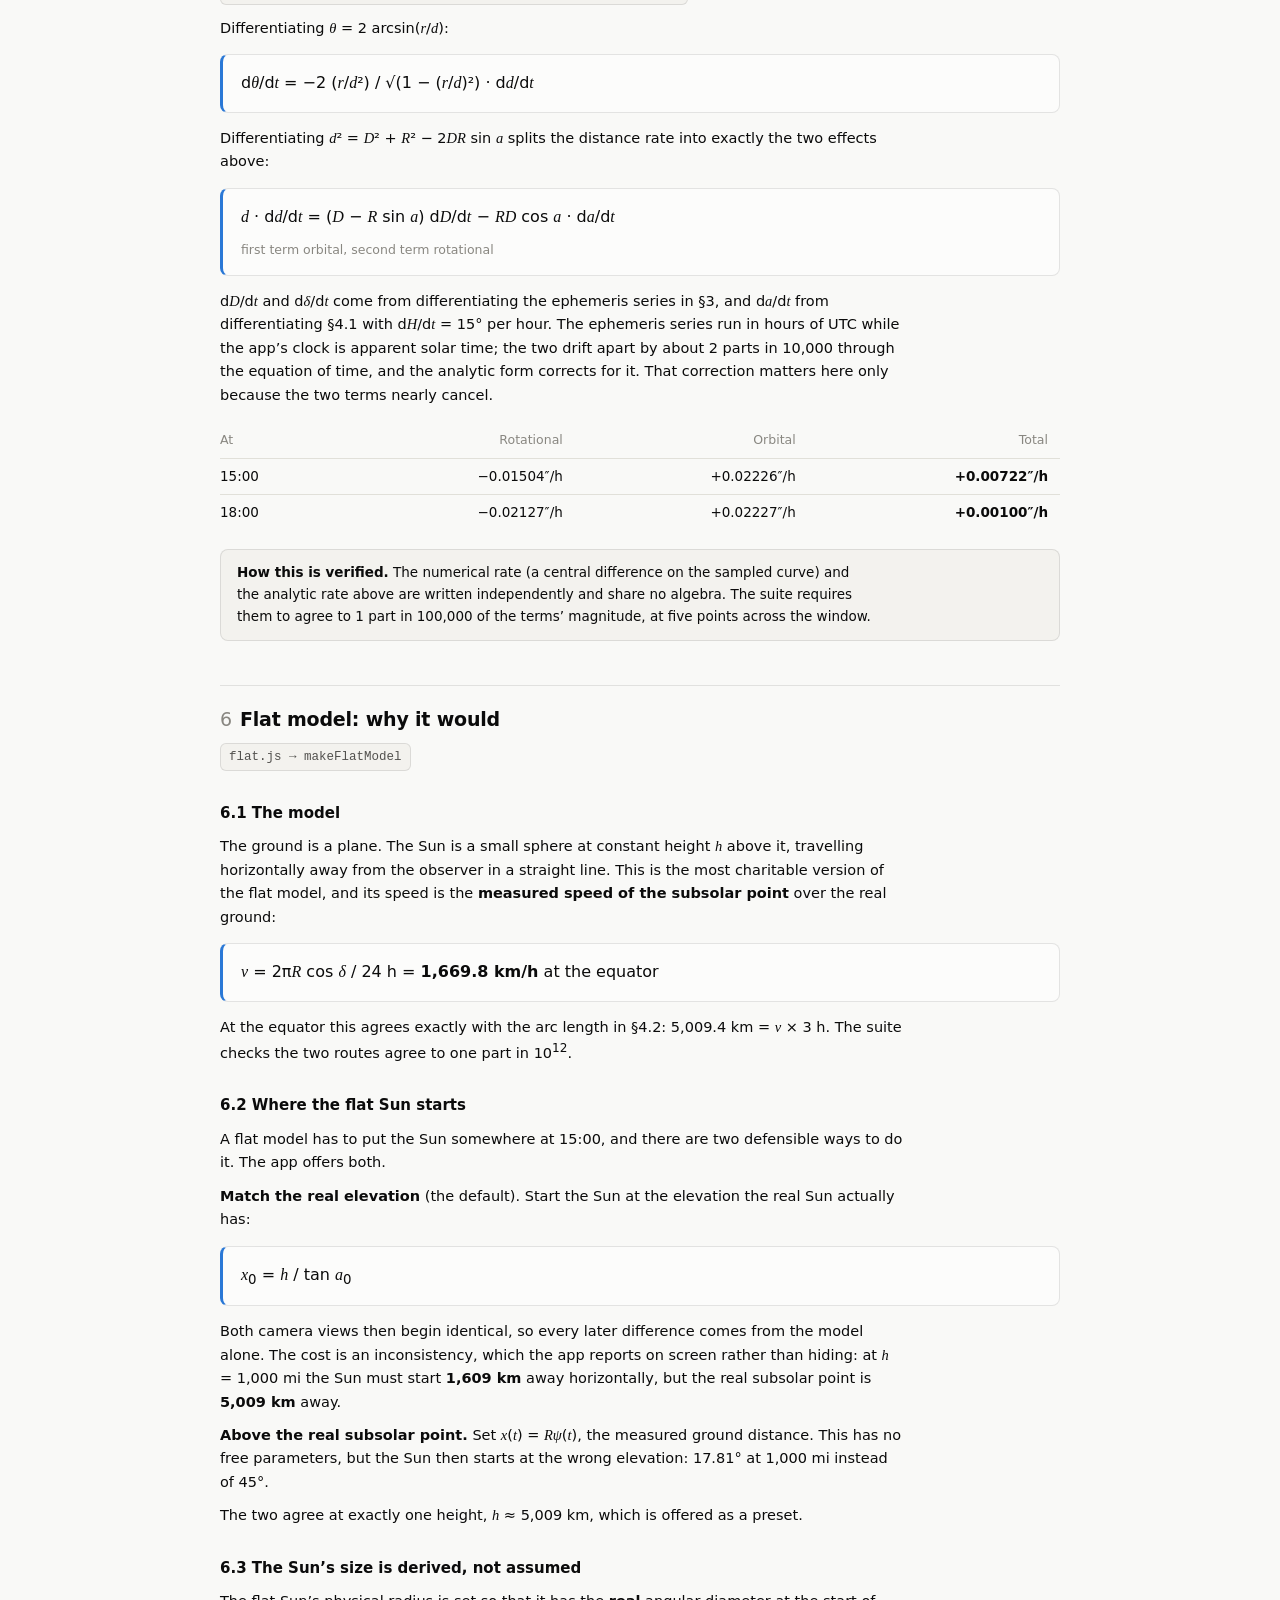
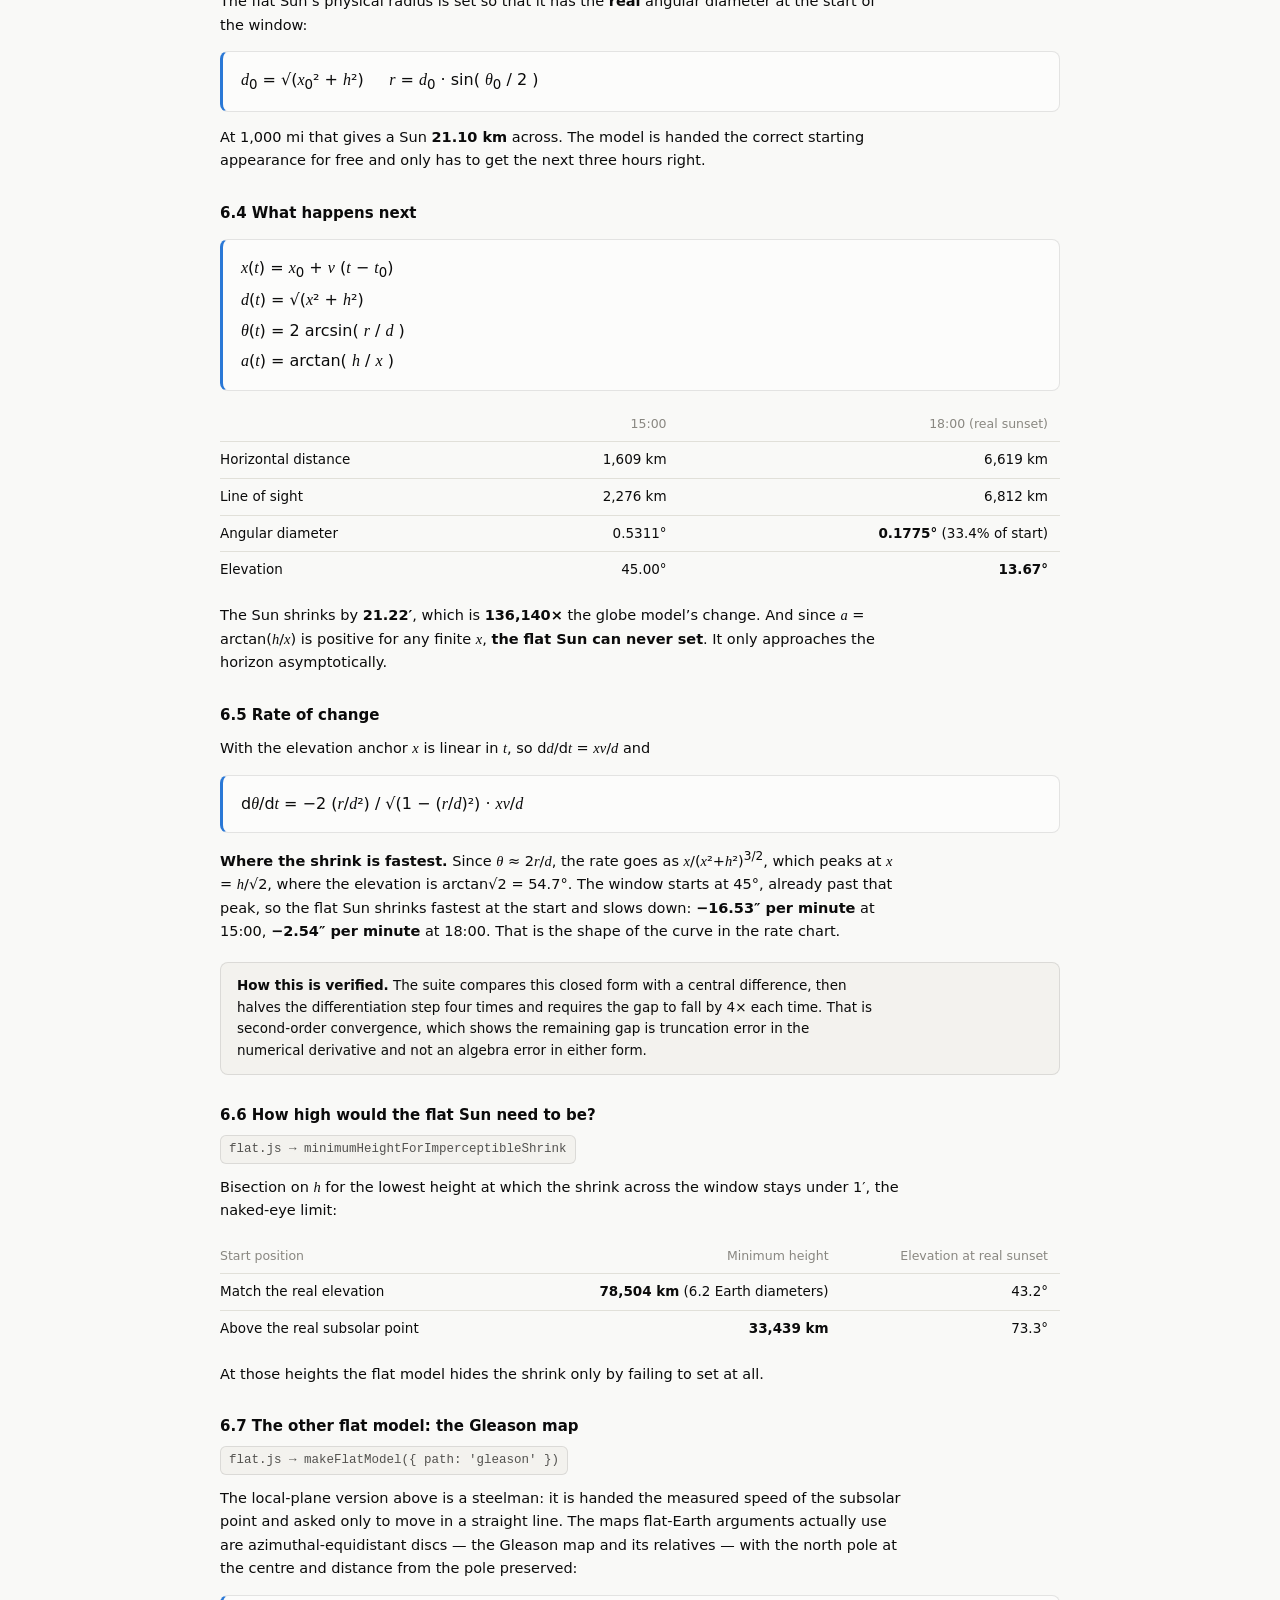
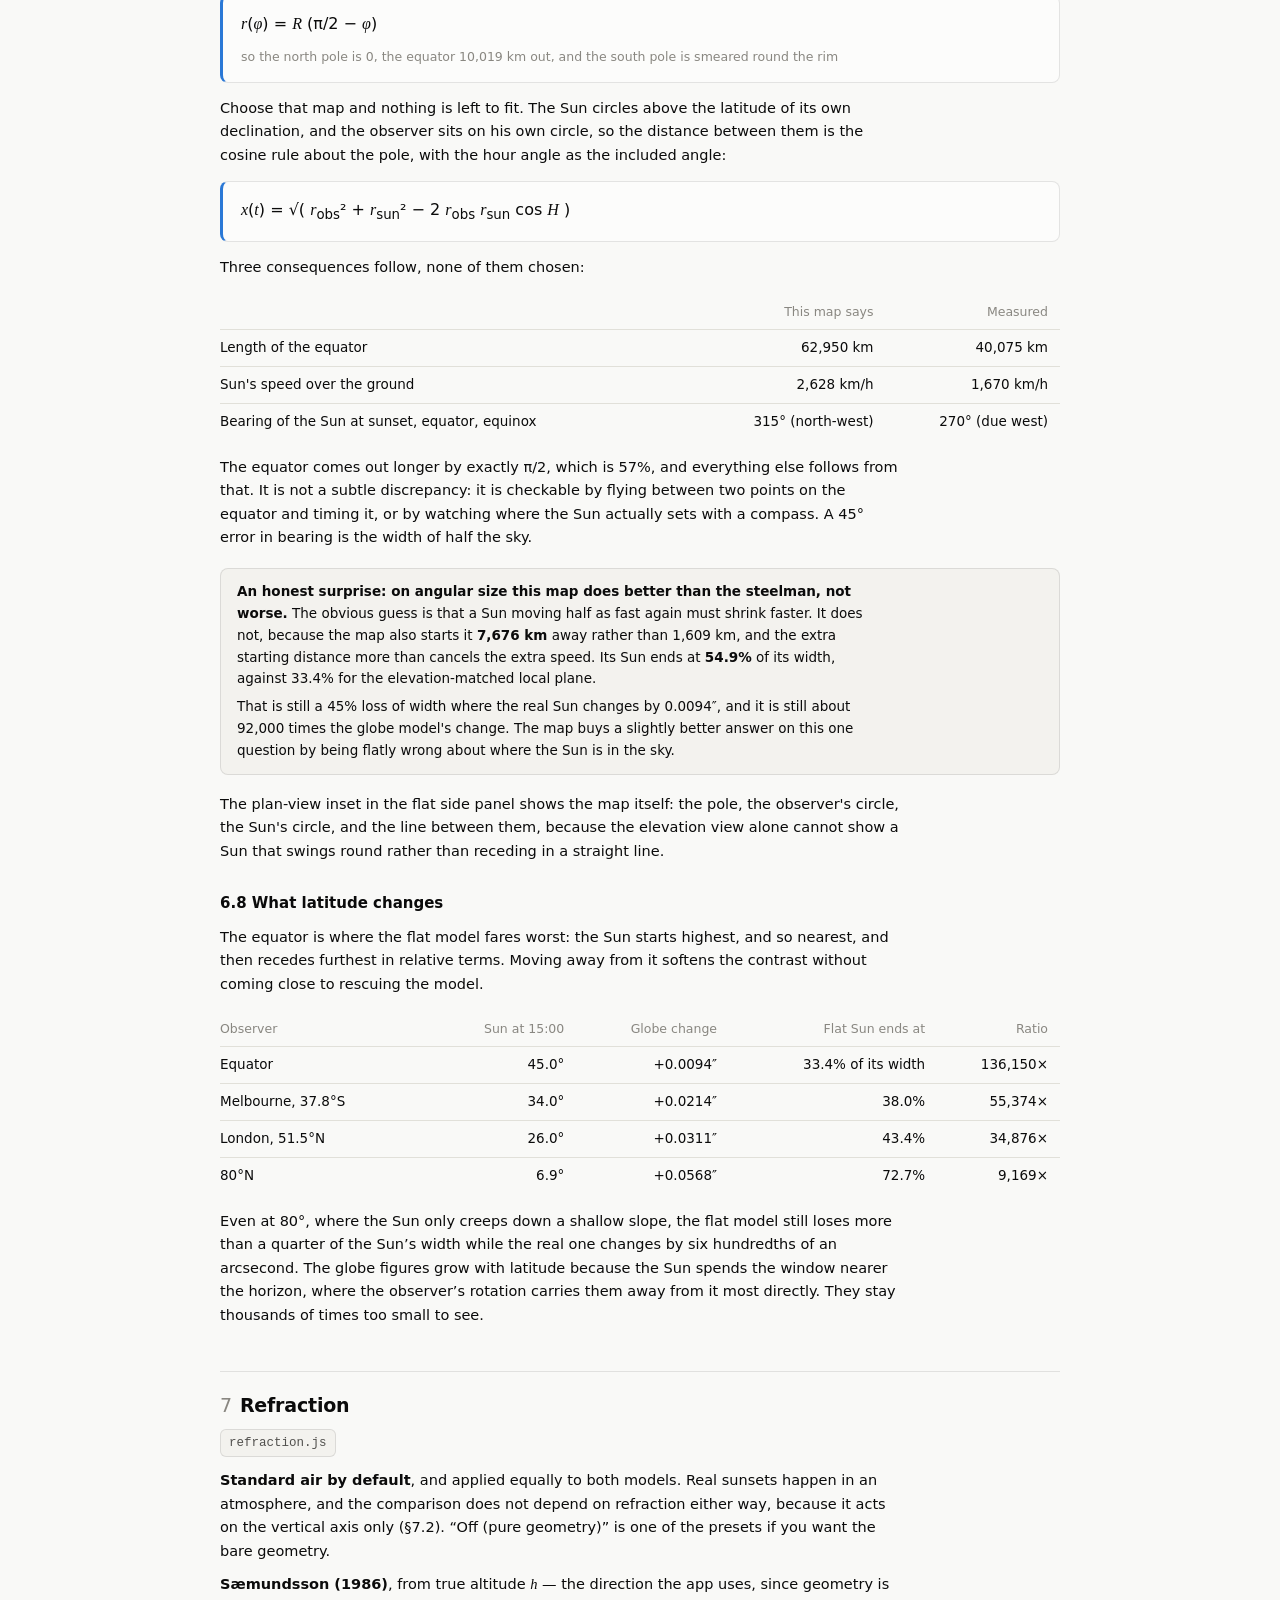
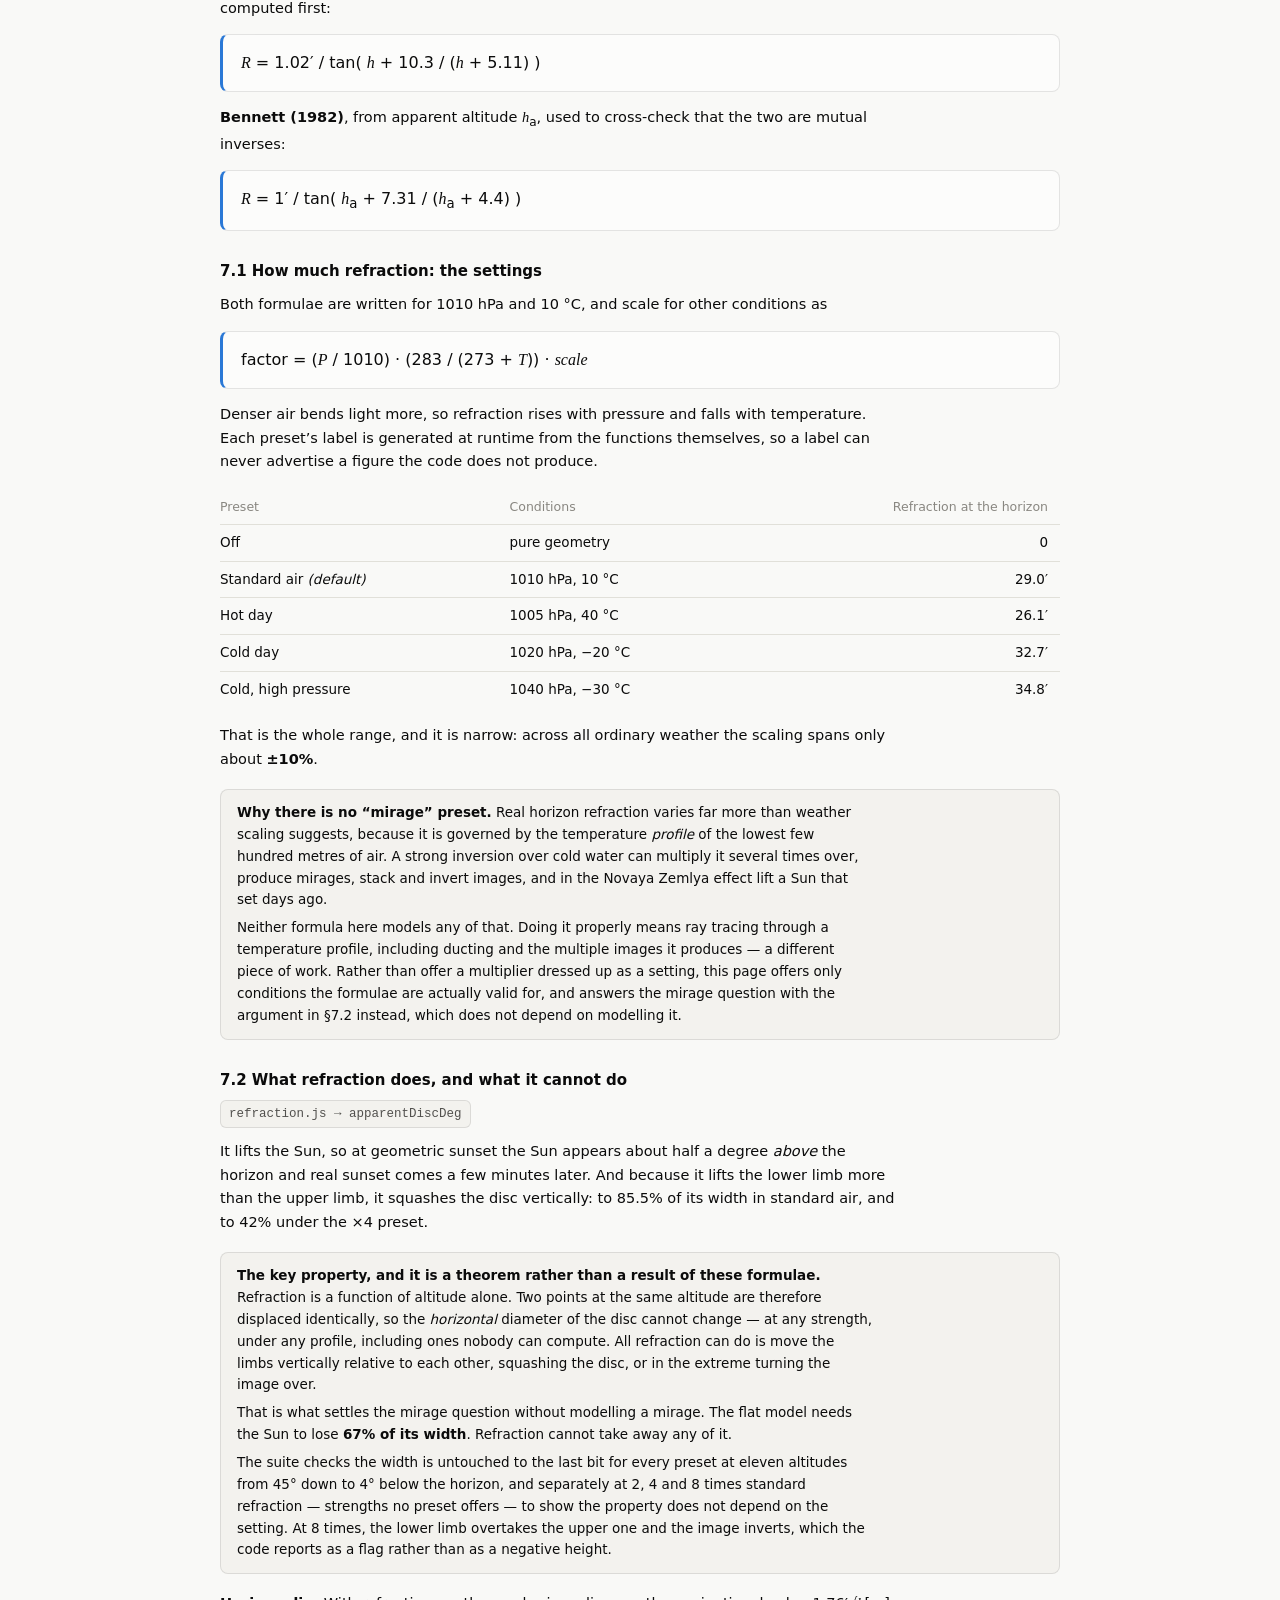
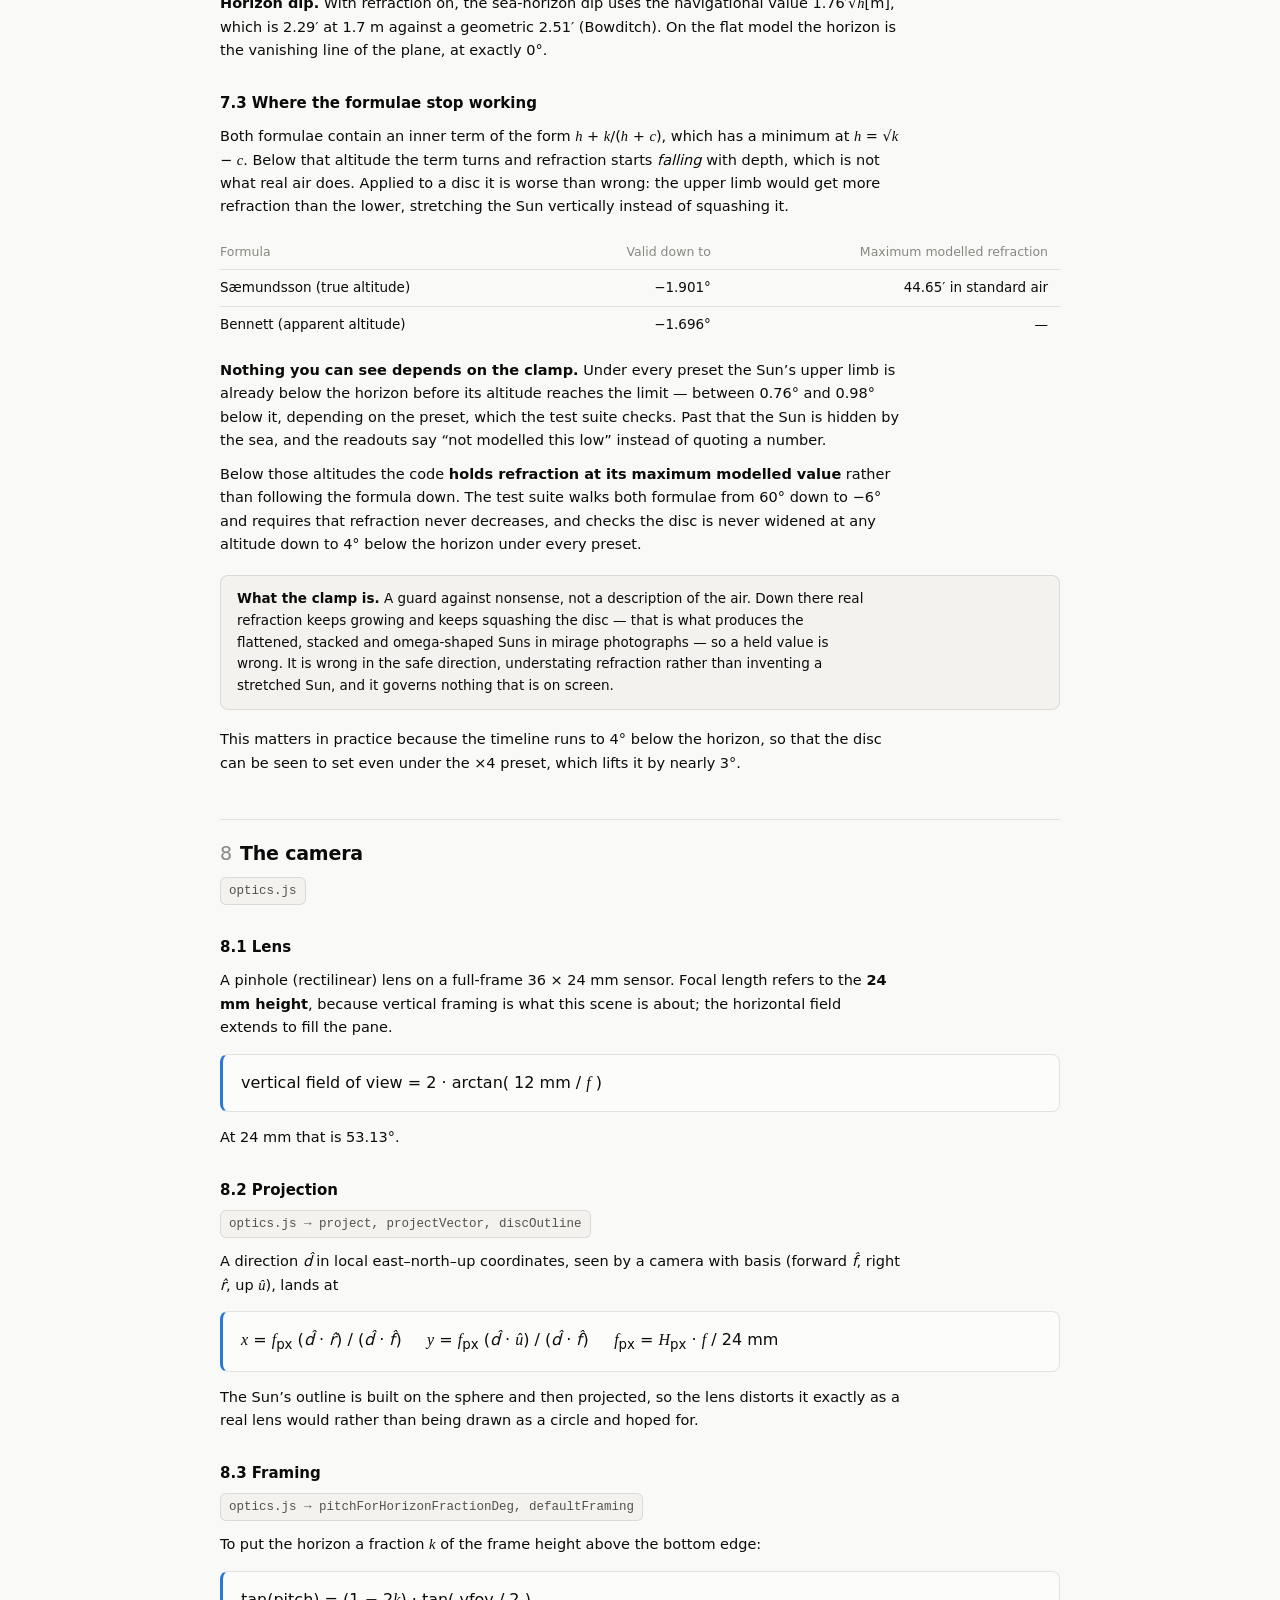
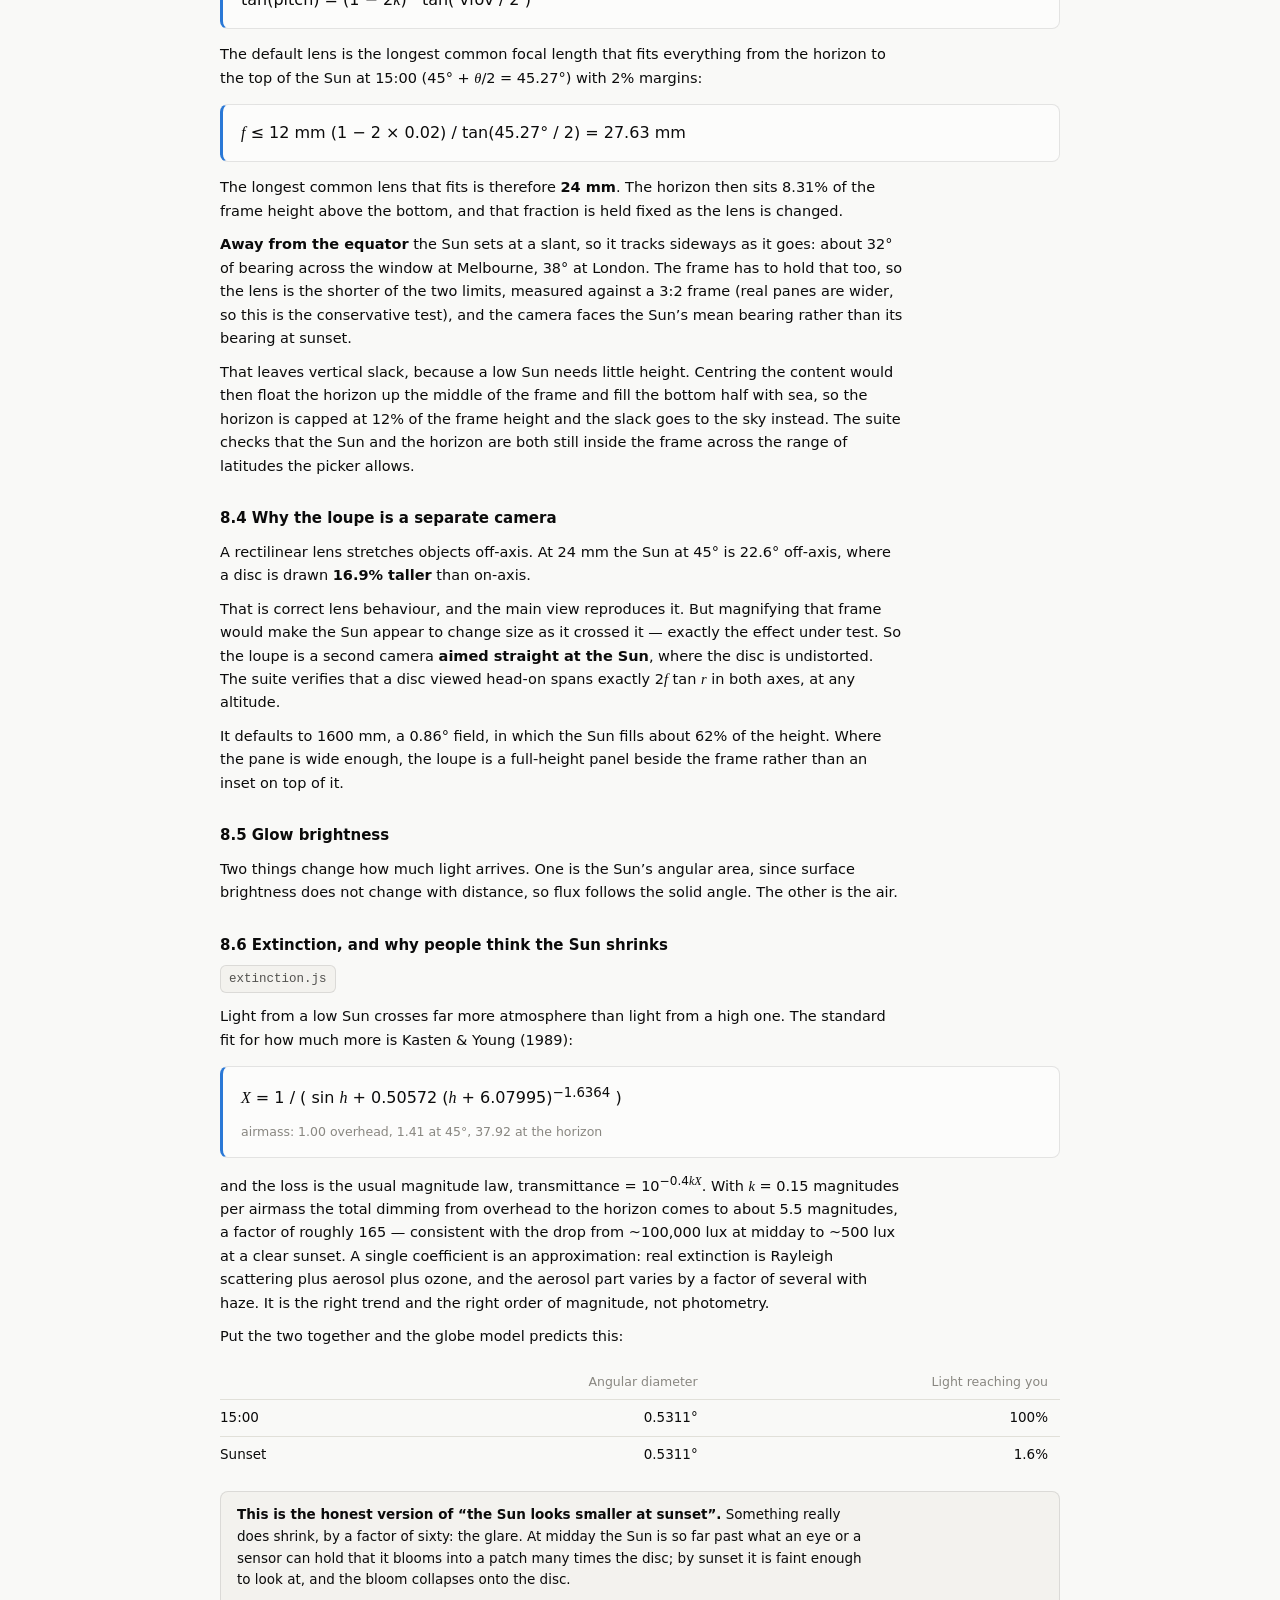
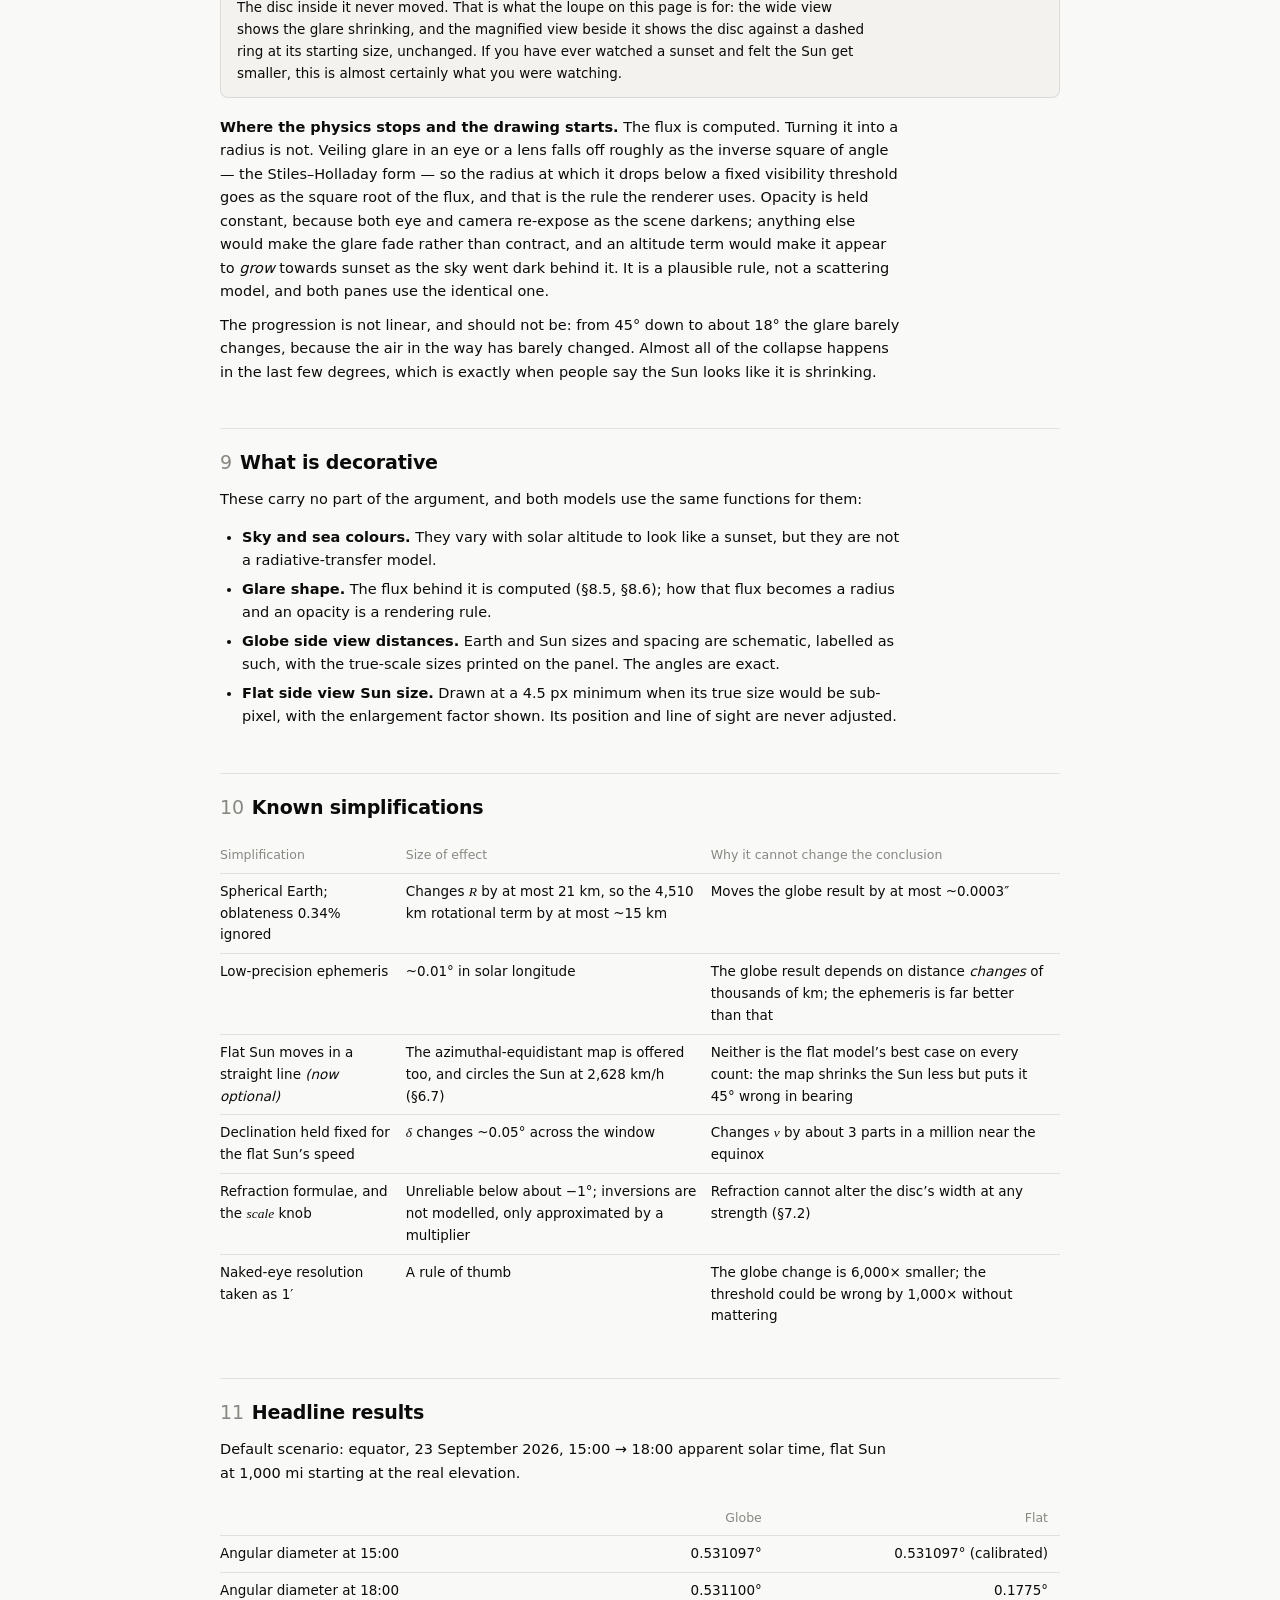
==== commit 18f5bcaf: "Add a date picker, centre the map Sun, and make the glare shrink visibly The flat pane now faces the" ====
--- a/maths.html
+++ b/maths.html
@@ -175,8 +175,8 @@
     <li>Distances are in km, times in hours, and angles in degrees unless stated.</li>
     <li><strong>Time is apparent solar time</strong>: the Sun is due south or north at 12:00. The hour angle is <i>H</i> = 15&deg; &times; (<i>t</i> &minus; 12).</li>
     <li><strong>Earth is a sphere</strong> of radius equal to the equatorial radius. In the default scenario the subsolar point runs along the equator, where that radius is exact. Oblateness is covered in <a href="#simplifications">&sect;10</a>.</li>
-    <li><strong>Default scenario</strong>: an observer on the equator (0&deg;, 0&deg;), eye height 1.7 m, on 23 September 2026, the day of the September equinox. The window runs from three hours before geometric sunset (15:00) to sunset (18:00), and the timeline carries on 15 minutes past it so the disc can be seen to go.</li>
-    <li><strong>The location picker</strong> moves the observer anywhere up to 80&deg; of latitude; the date stays at the equinox. Every figure below is for the default equatorial case unless it says otherwise. Latitude changes the numbers but not the conclusion (&sect;6.8).</li>
+    <li><strong>Default scenario</strong>: an observer on the equator (0&deg;, 0&deg;), eye height 1.7 m, on 23 September 2026, the day of the September equinox. The window runs from three hours before geometric sunset (15:00) to sunset (18:00), and the timeline carries on far enough for the disc to go: 5 minutes at the equator, longer nearer the poles where the Sun slides down at a shallower angle.</li>
+    <li><strong>Place and date are both adjustable</strong>, up to 80&deg; of latitude. Combinations with no sunset at all are refused rather than half-drawn. Every figure below is for the default equatorial equinox case unless it says otherwise; latitude and date change the numbers but not the conclusion (&sect;6.8).</li>
   </ul>
 
   <!-- 2 ------------------------------------------------------------------ -->
@@ -601,7 +601,9 @@
     <p>The disc inside it never moved. That is what the loupe on this page is for: the wide view shows the glare shrinking, and the magnified view beside it shows the disc against a dashed ring at its starting size, unchanged. If you have ever watched a sunset and felt the Sun get smaller, this is almost certainly what you were watching.</p>
   </div>
 
-  <p><strong>Where the physics stops and the drawing starts.</strong> The flux is computed. Turning it into a radius is not: glare in an eye or a lens falls off roughly as the inverse cube of angle, so the radius at which it drops below a fixed visibility threshold goes as the cube root of the flux, and that is the rule the renderer uses. Opacity is held nearly constant, because both eye and camera re-expose as the scene darkens. It is a plausible rule, not a scattering model, and the flat and globe panes use the identical one.</p>
+  <p><strong>Where the physics stops and the drawing starts.</strong> The flux is computed. Turning it into a radius is not. Veiling glare in an eye or a lens falls off roughly as the inverse square of angle &mdash; the Stiles&ndash;Holladay form &mdash; so the radius at which it drops below a fixed visibility threshold goes as the square root of the flux, and that is the rule the renderer uses. Opacity is held constant, because both eye and camera re-expose as the scene darkens; anything else would make the glare fade rather than contract, and an altitude term would make it appear to <em>grow</em> towards sunset as the sky went dark behind it. It is a plausible rule, not a scattering model, and both panes use the identical one.</p>
+
+  <p>The progression is not linear, and should not be: from 45&deg; down to about 18&deg; the glare barely changes, because the air in the way has barely changed. Almost all of the collapse happens in the last few degrees, which is exactly when people say the Sun looks like it is shrinking.</p>
 
   <!-- 9 ------------------------------------------------------------------ -->
   <h2 id="decorative"><span class="n">9</span>What is decorative</h2>
--- a/css/style.css
+++ b/css/style.css
@@ -399,8 +399,8 @@
   gap: 1px 12px;
   padding: 7px 10px;
   border-radius: 8px;
-  font-size: 11.5px;
-  line-height: 1.5;
+  font-size: 11px;
+  line-height: 1.38;
   pointer-events: none;
   max-width: calc(100% - 20px);
 }
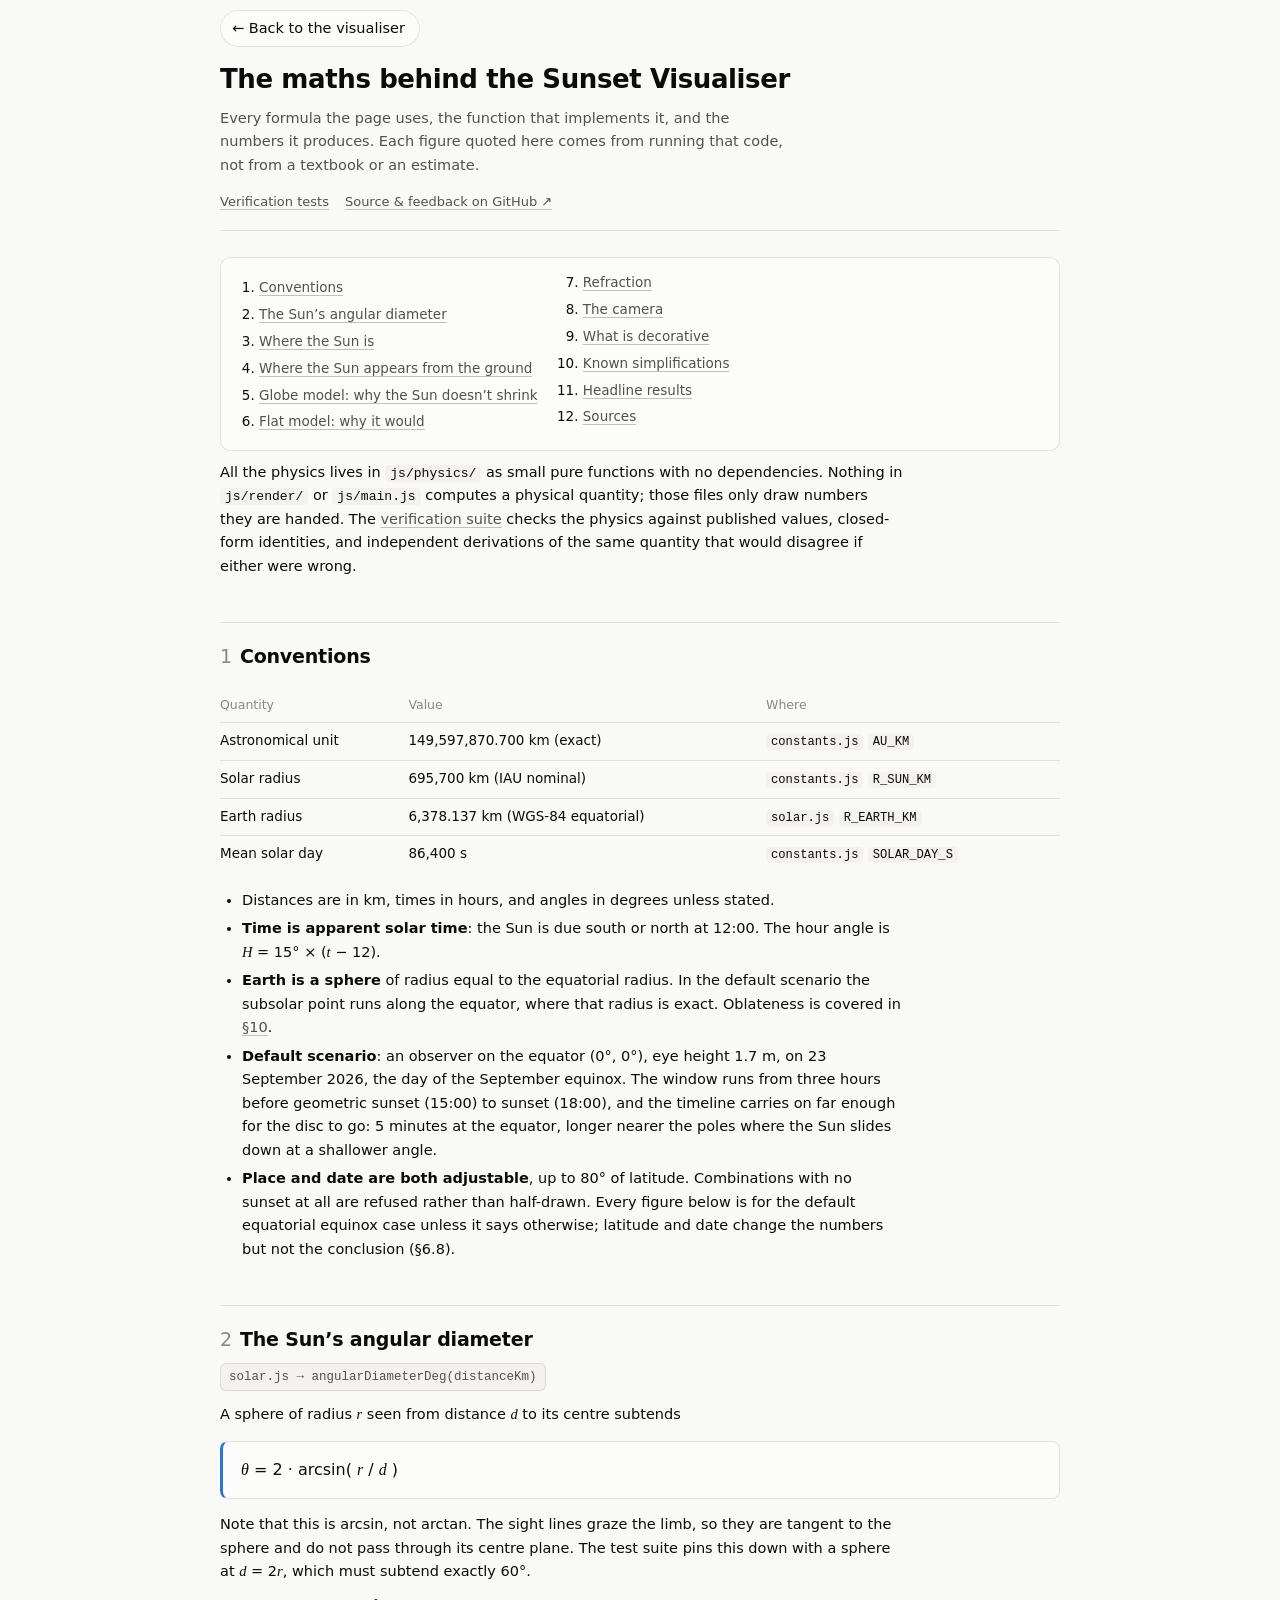
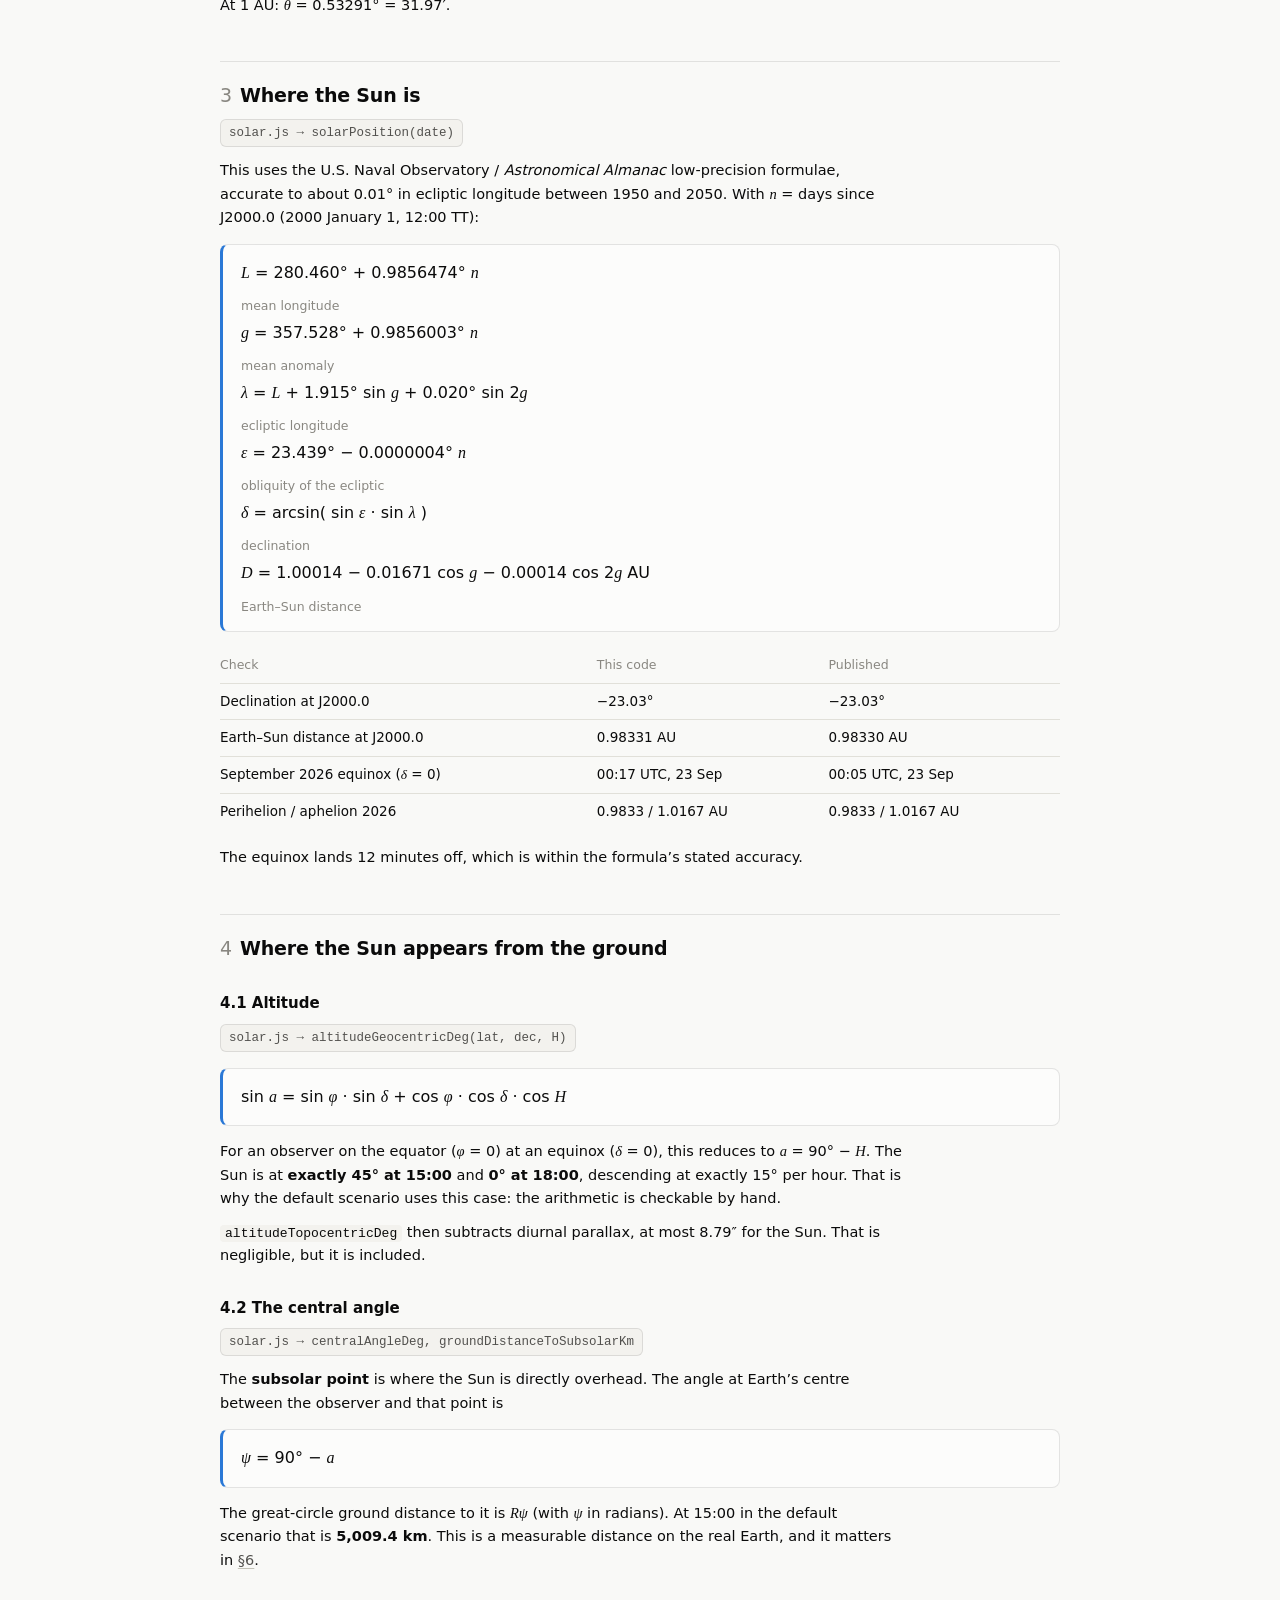
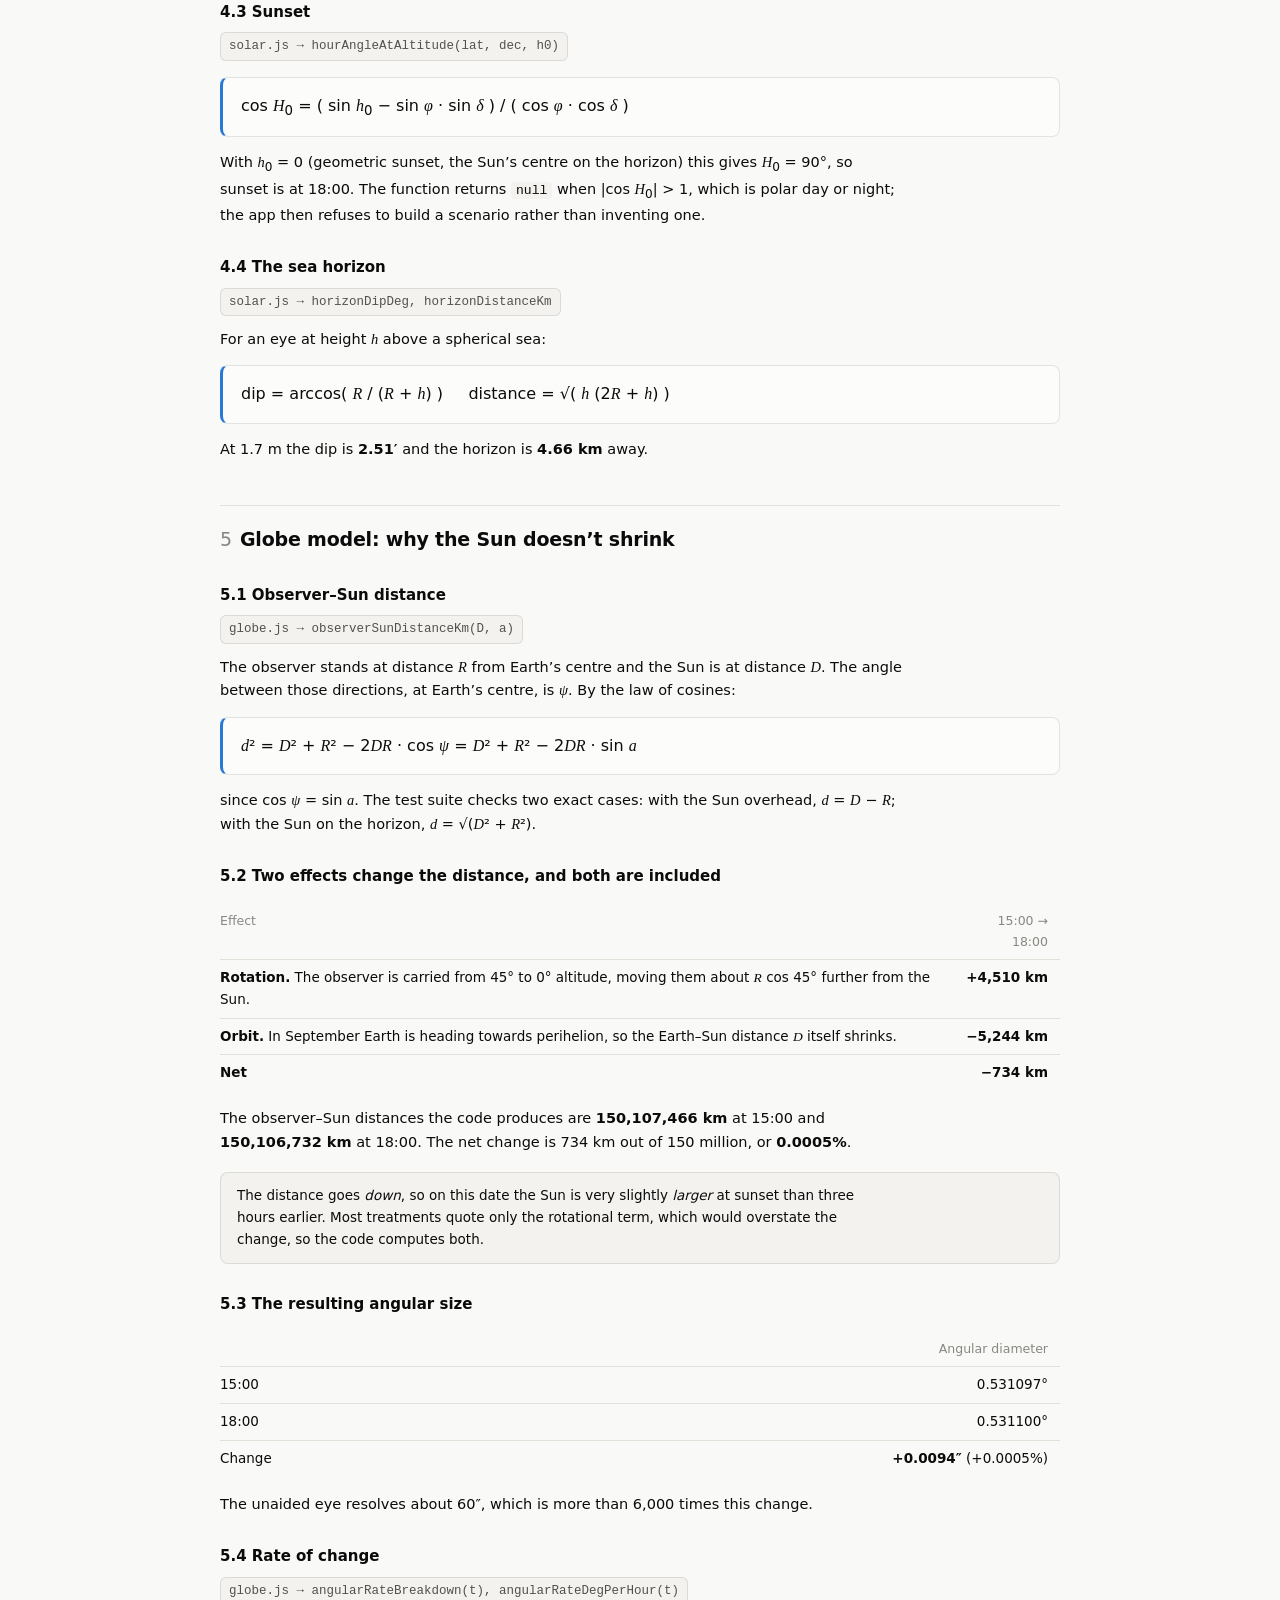
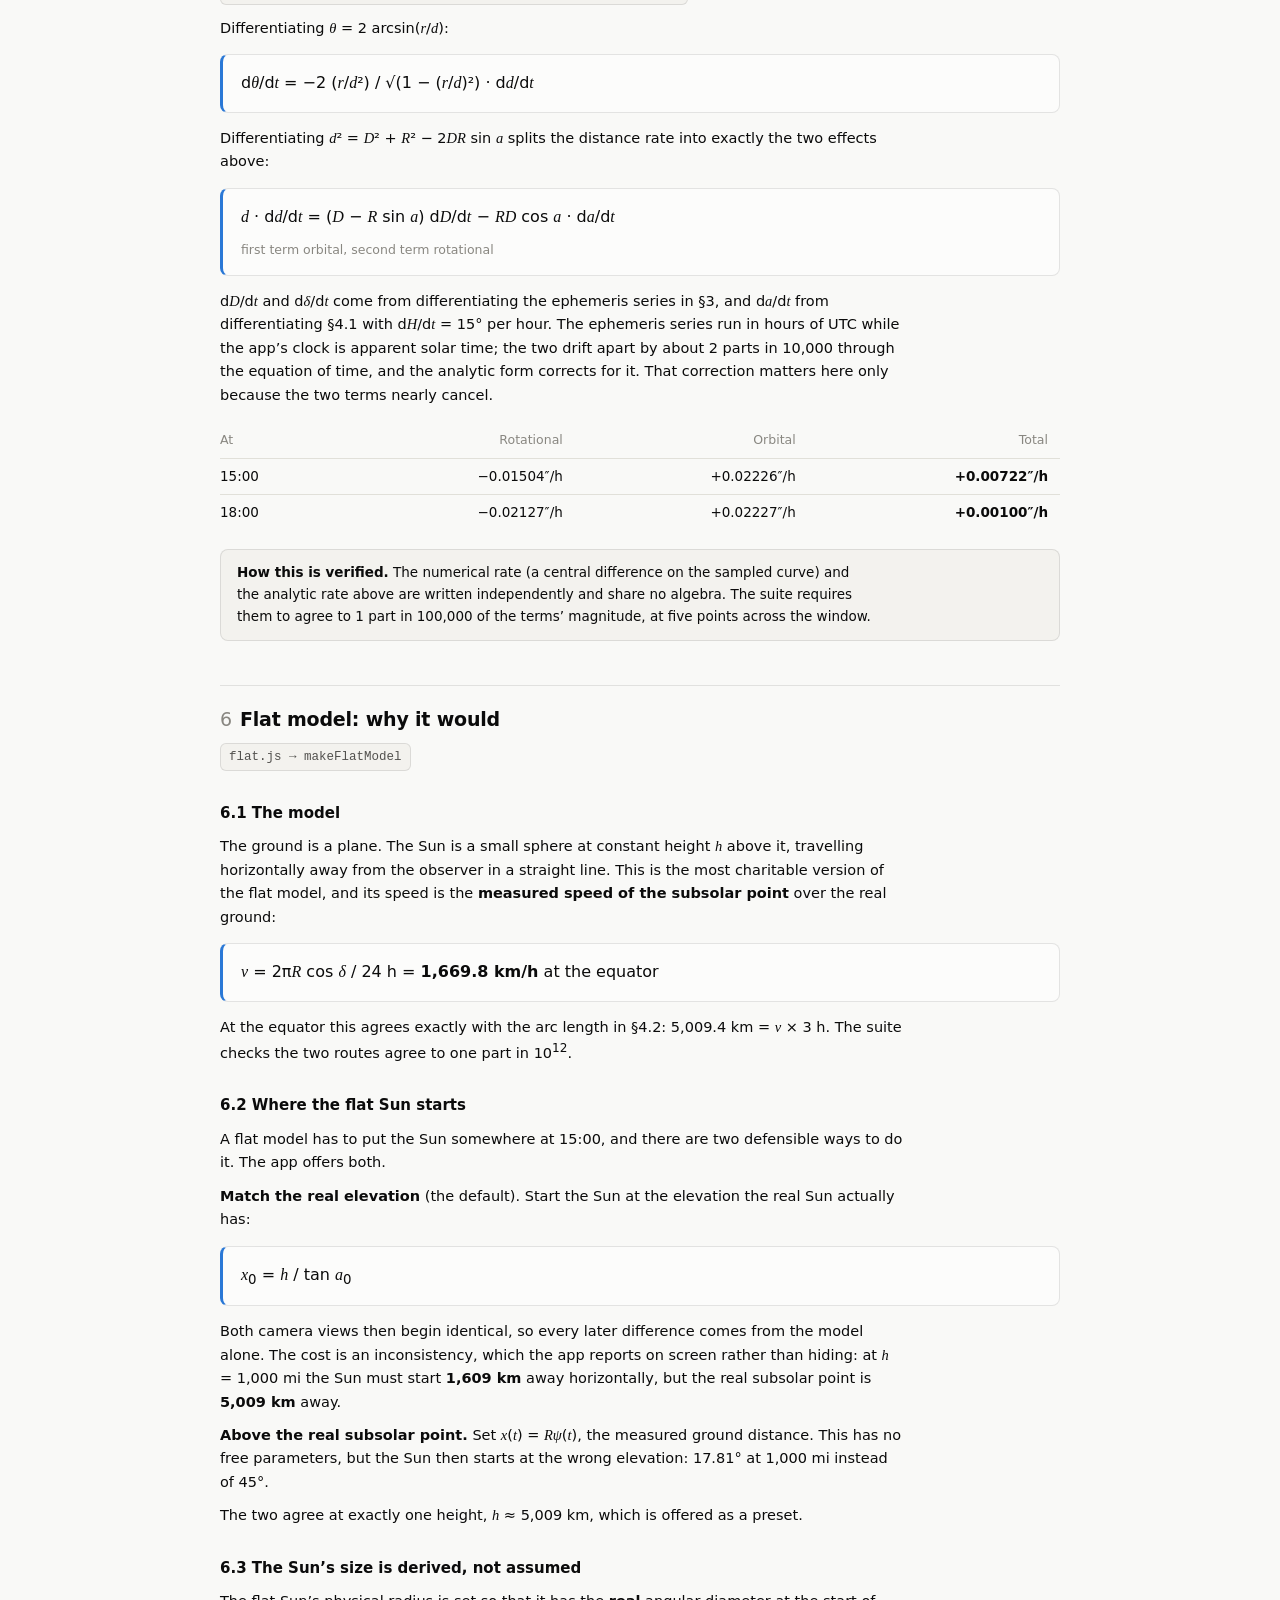
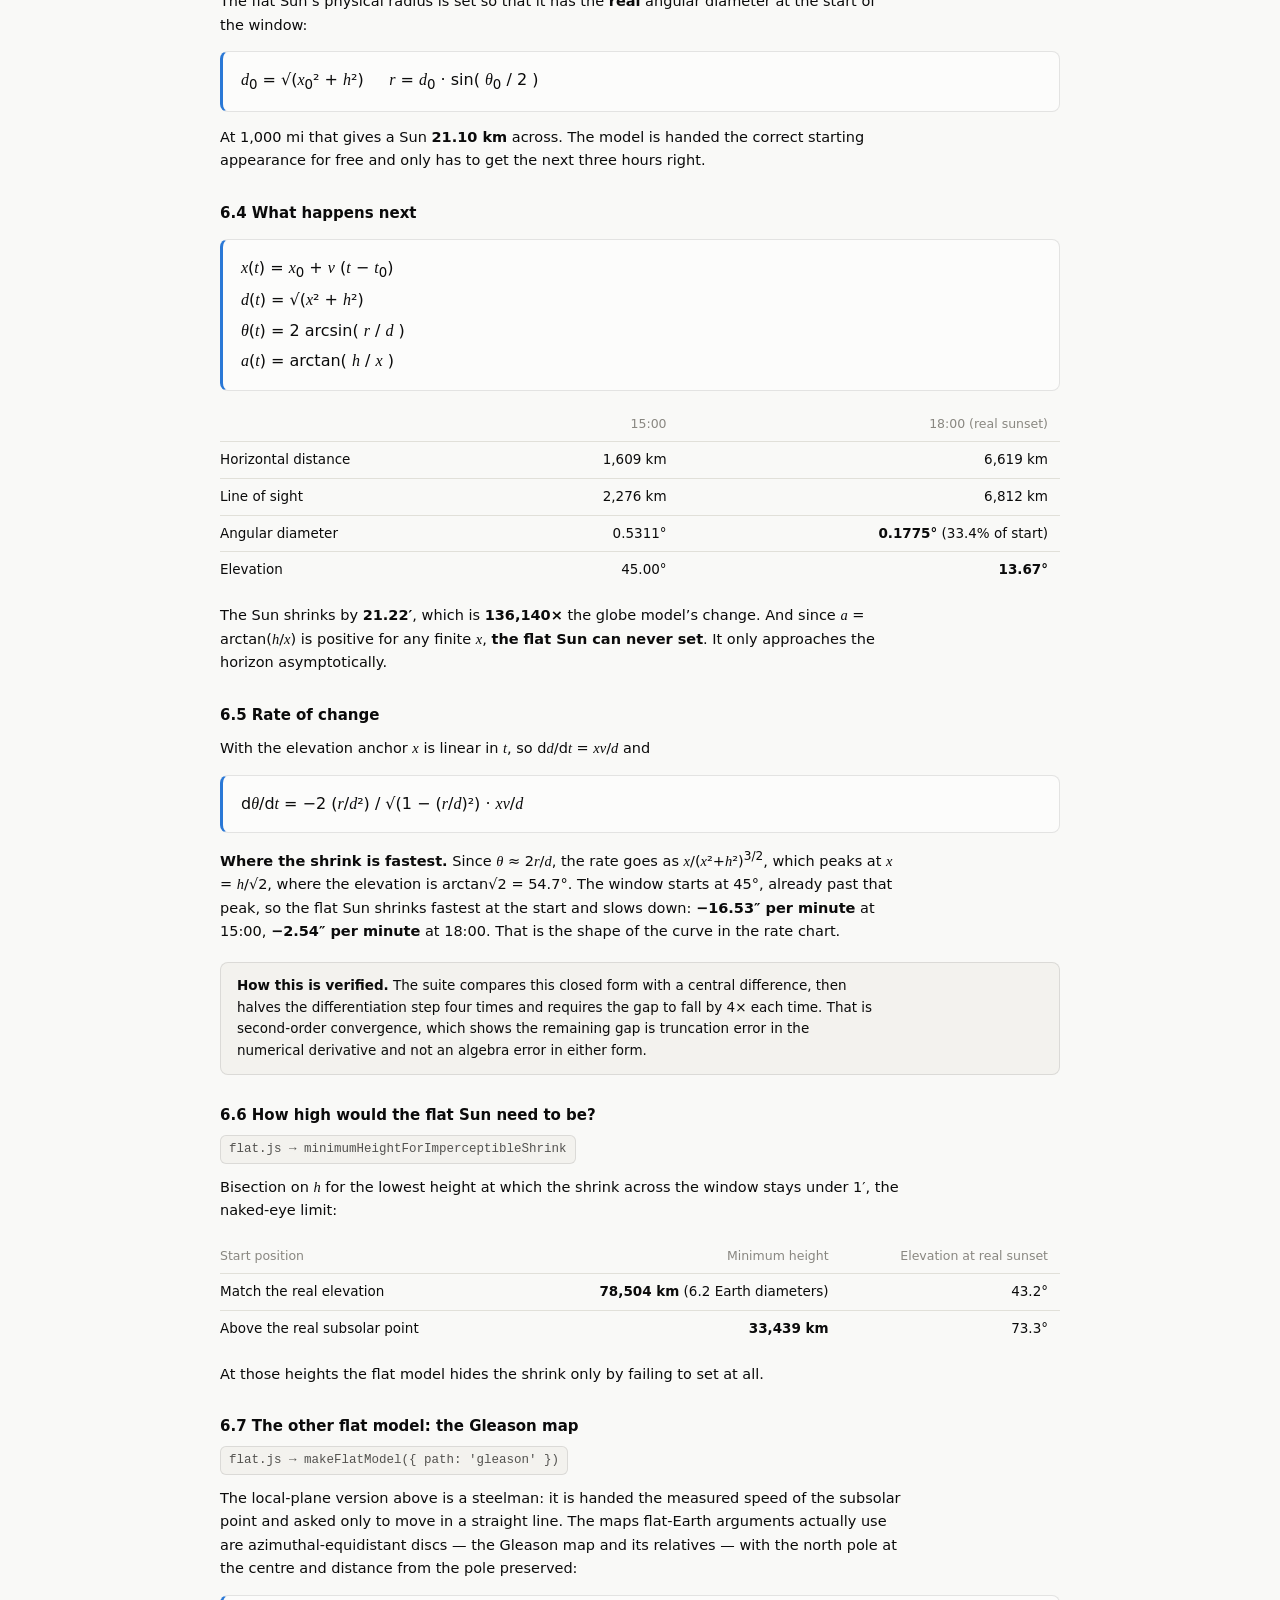
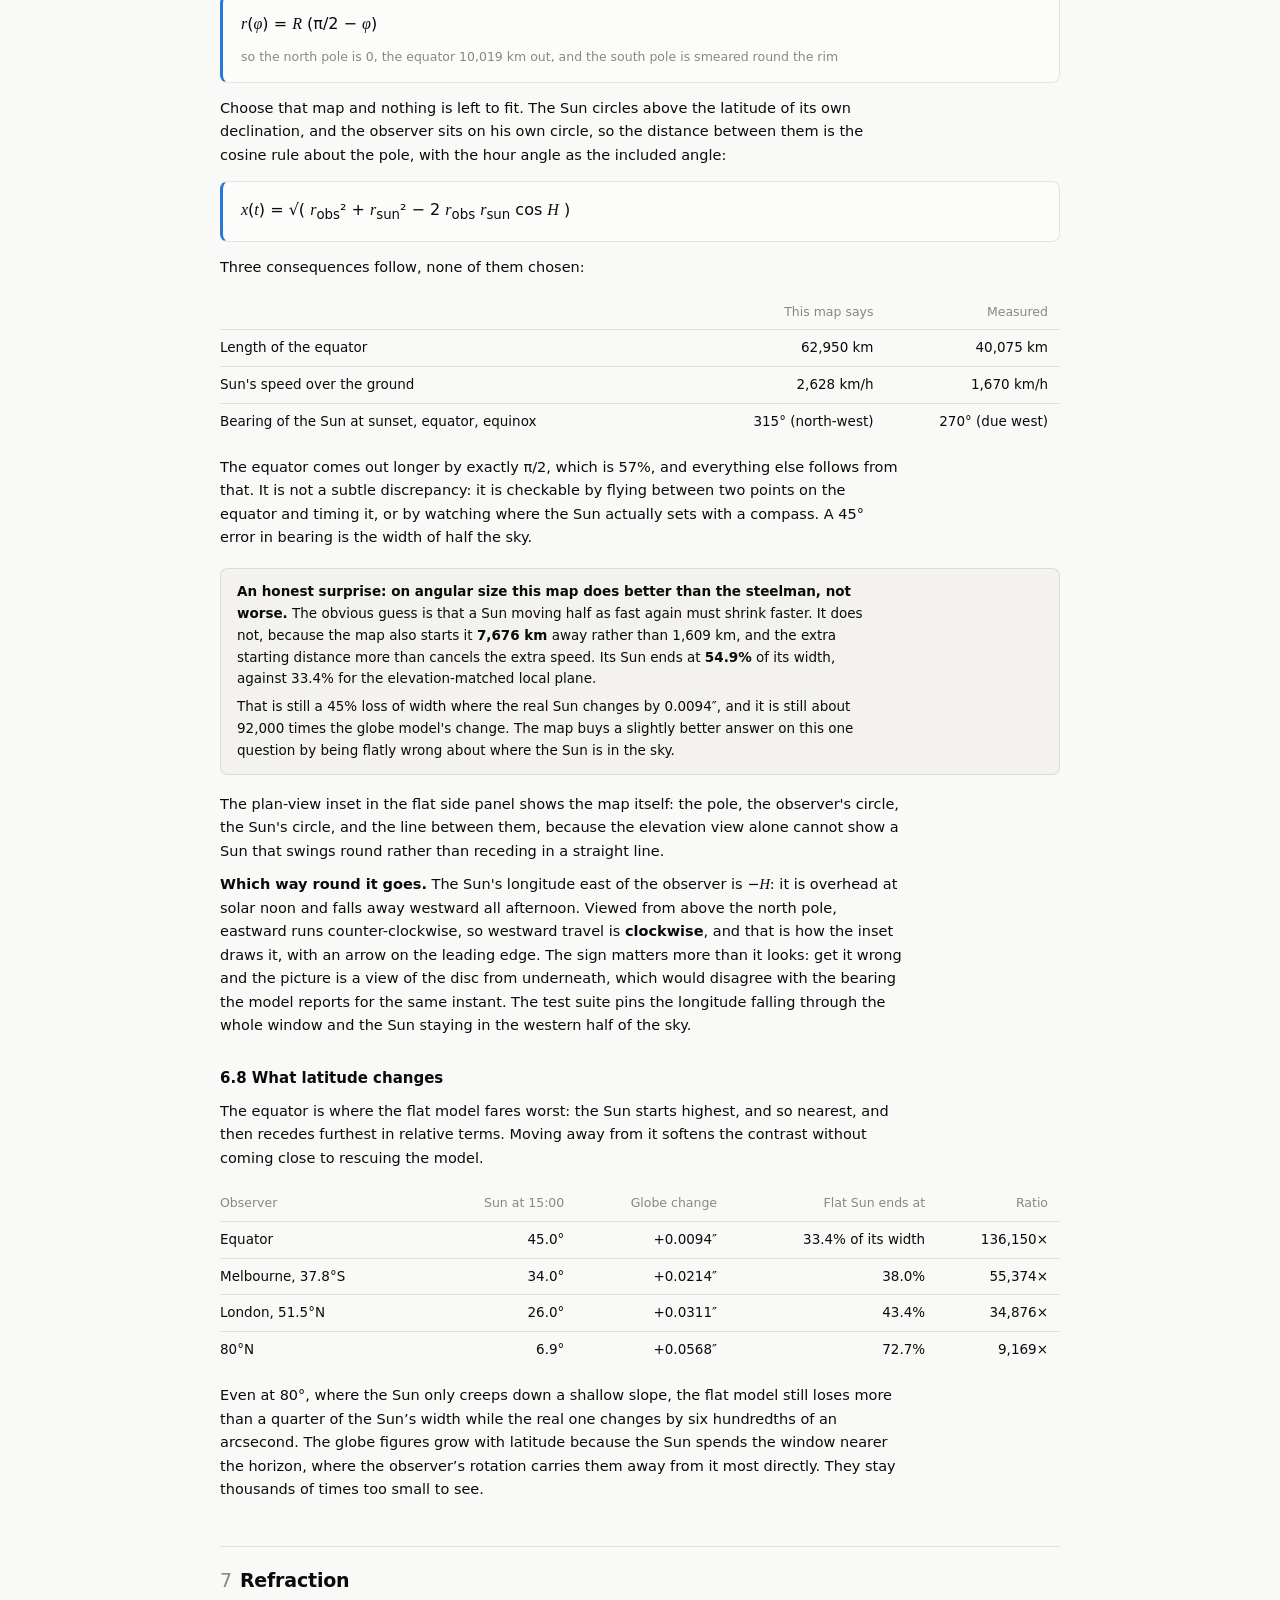
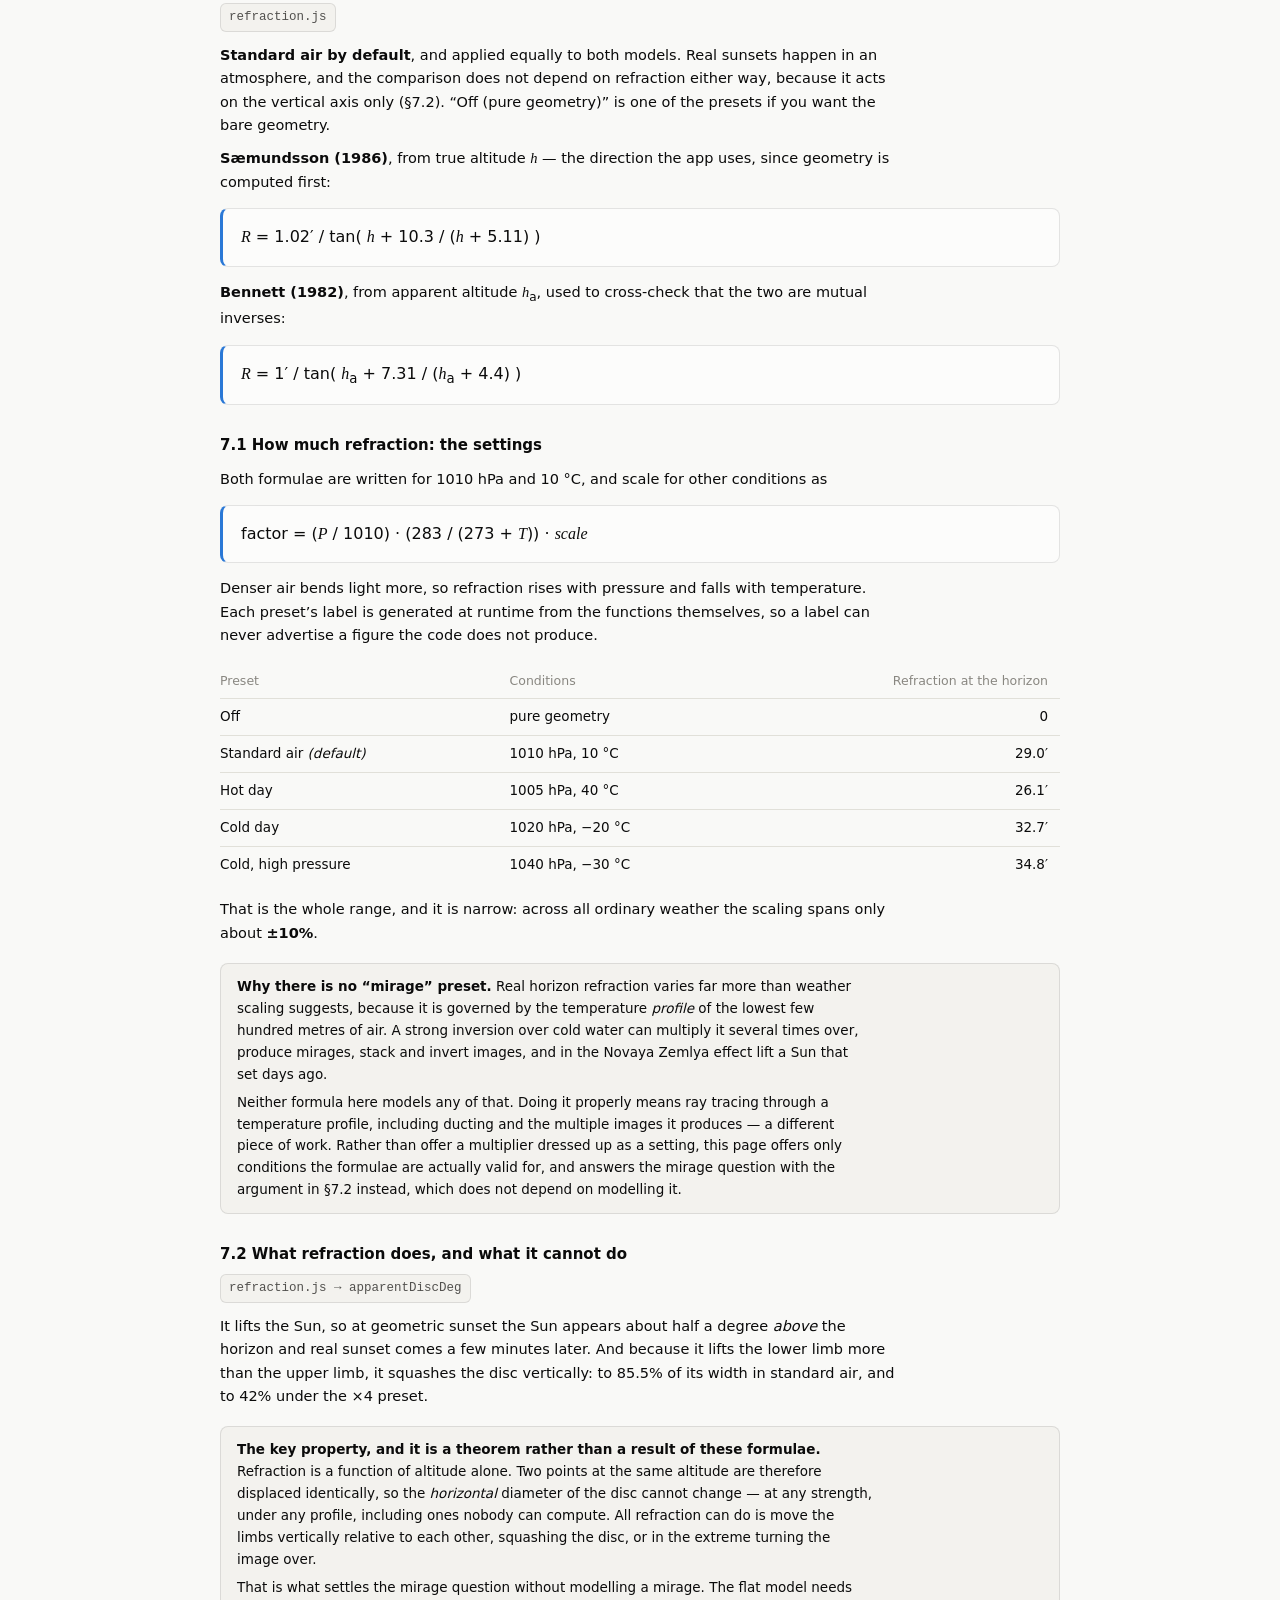
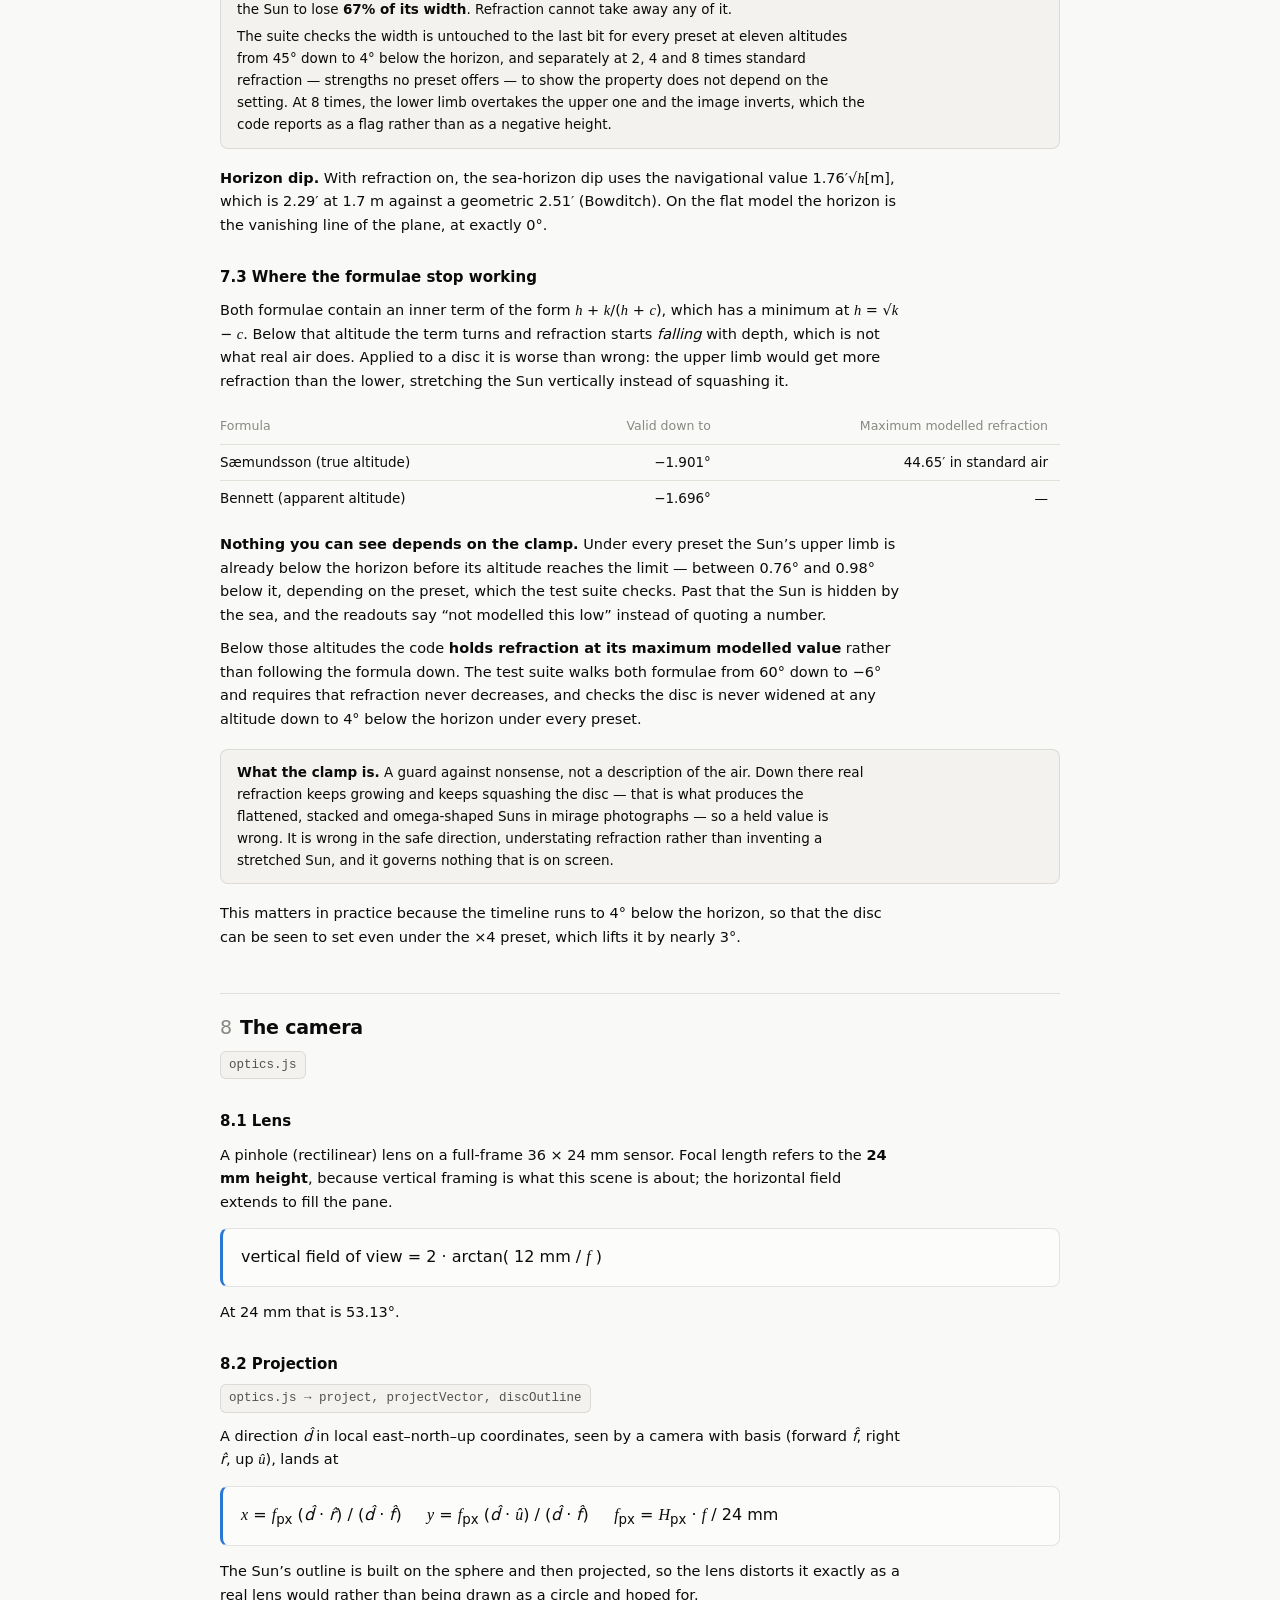
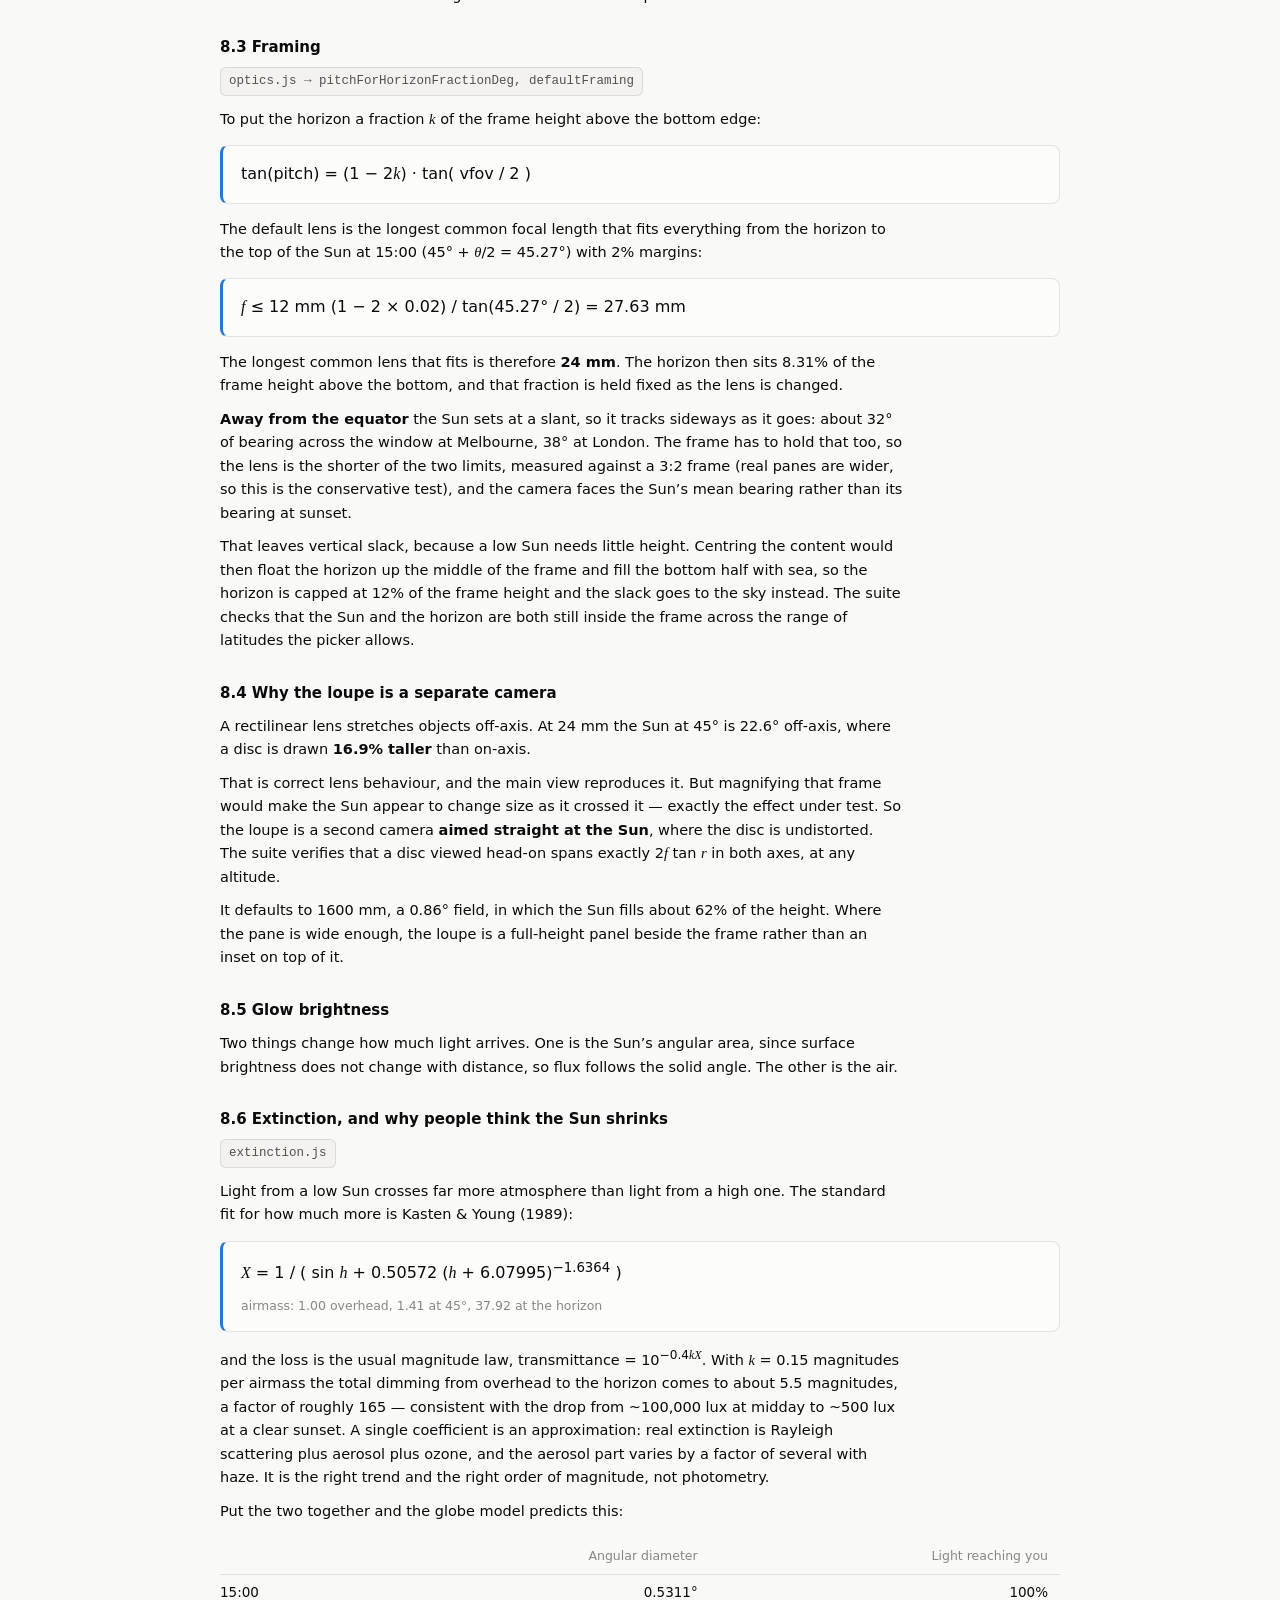
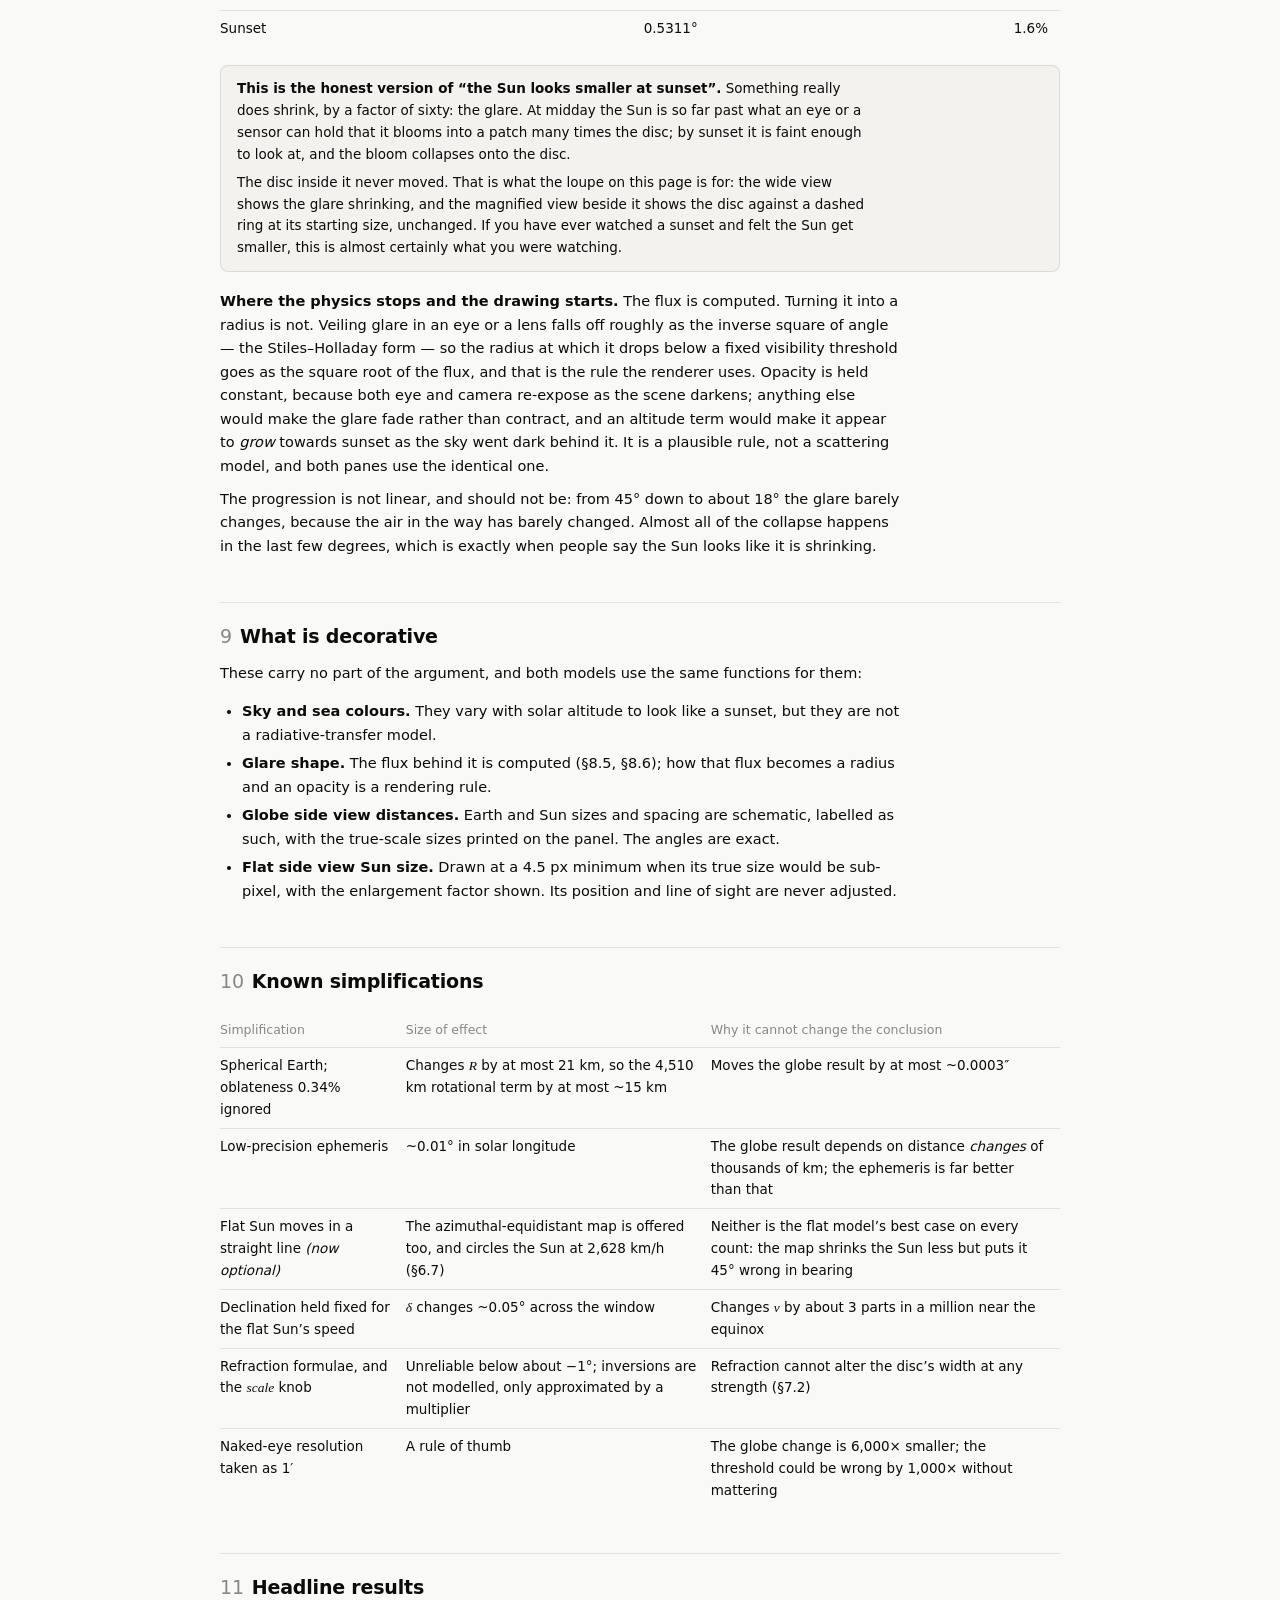
==== commit 0621b1b4: "Send the map's Sun round the right way, and link the repo The plan-view inset drew the Sun travellin" ====
--- a/maths.html
+++ b/maths.html
@@ -136,6 +136,7 @@
     <p class="lede">Every formula the page uses, the function that implements it, and the numbers it produces. Each figure quoted here comes from running that code, not from a textbook or an estimate.</p>
     <nav>
       <a href="tests.html">Verification tests</a>
+      <a href="https://github.com/james-debono/sunset-visualiser" target="_blank" rel="noopener">Source &amp; feedback on GitHub <span aria-hidden="true">&#8599;</span></a>
     </nav>
   </header>
 
@@ -436,6 +437,8 @@
 
   <p>The plan-view inset in the flat side panel shows the map itself: the pole, the observer's circle, the Sun's circle, and the line between them, because the elevation view alone cannot show a Sun that swings round rather than receding in a straight line.</p>
 
+  <p><strong>Which way round it goes.</strong> The Sun's longitude east of the observer is &minus;<i>H</i>: it is overhead at solar noon and falls away westward all afternoon. Viewed from above the north pole, eastward runs counter-clockwise, so westward travel is <strong>clockwise</strong>, and that is how the inset draws it, with an arrow on the leading edge. The sign matters more than it looks: get it wrong and the picture is a view of the disc from underneath, which would disagree with the bearing the model reports for the same instant. The test suite pins the longitude falling through the whole window and the Sun staying in the western half of the sky.</p>
+
   <h3>6.8 What latitude changes</h3>
 
   <p>The equator is where the flat model fares worst: the Sun starts highest, and so nearest, and then recedes furthest in relative terms. Moving away from it softens the contrast without coming close to rescuing the model.</p>
--- a/css/style.css
+++ b/css/style.css
@@ -87,6 +87,10 @@
 
 * { box-sizing: border-box; }
 
+/* Several components set an explicit display, which outranks the browser's
+   own [hidden] rule and leaves "hidden" elements on screen. */
+[hidden] { display: none !important; }
+
 html, body { height: 100%; }
 
 body {
@@ -153,6 +157,13 @@
   gap: 8px 16px;
 }
 
+.quad-controls .note {
+  color: var(--muted);
+  font-size: 11.5px;
+  max-width: 44ch;
+  line-height: 1.3;
+}
+
 .globals .note {
   color: var(--muted);
   font-size: 11.5px;
@@ -162,7 +173,9 @@
 
 .globals nav {
   display: flex;
-  gap: 14px;
+  flex-wrap: wrap;
+  align-items: center;
+  gap: 6px 14px;
   font-size: 12px;
 }
 
@@ -827,6 +840,11 @@
 
   .analysis { grid-template-columns: 1fr; }
 
+  /* Both unit systems in one cell is too wide for a phone, so let the second
+     system fall to its own line rather than scrolling the page sideways. */
+  .compare th, .compare td { white-space: normal; }
+  .table-view { overflow-x: auto; }
+
   /* Playback controls sit right under the title instead of pinning a quarter
      of a phone screen. */
   .transport {
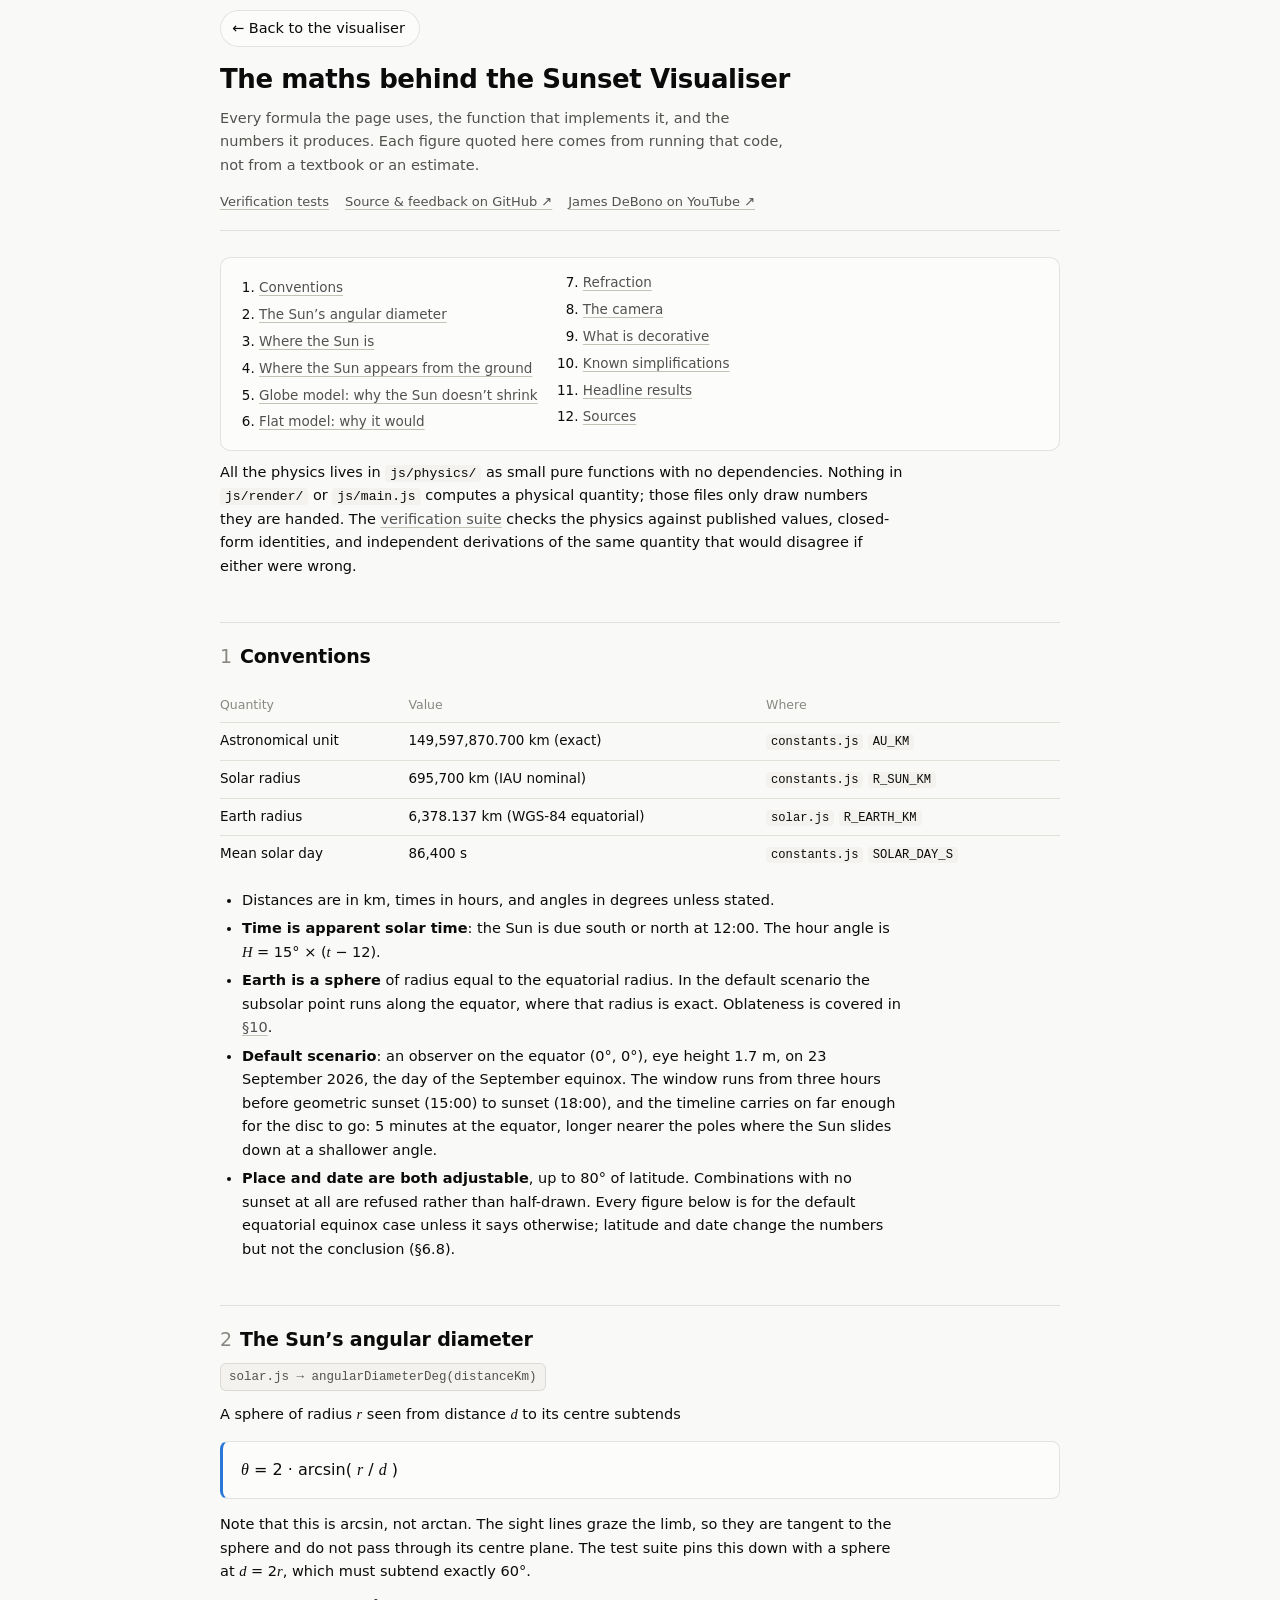
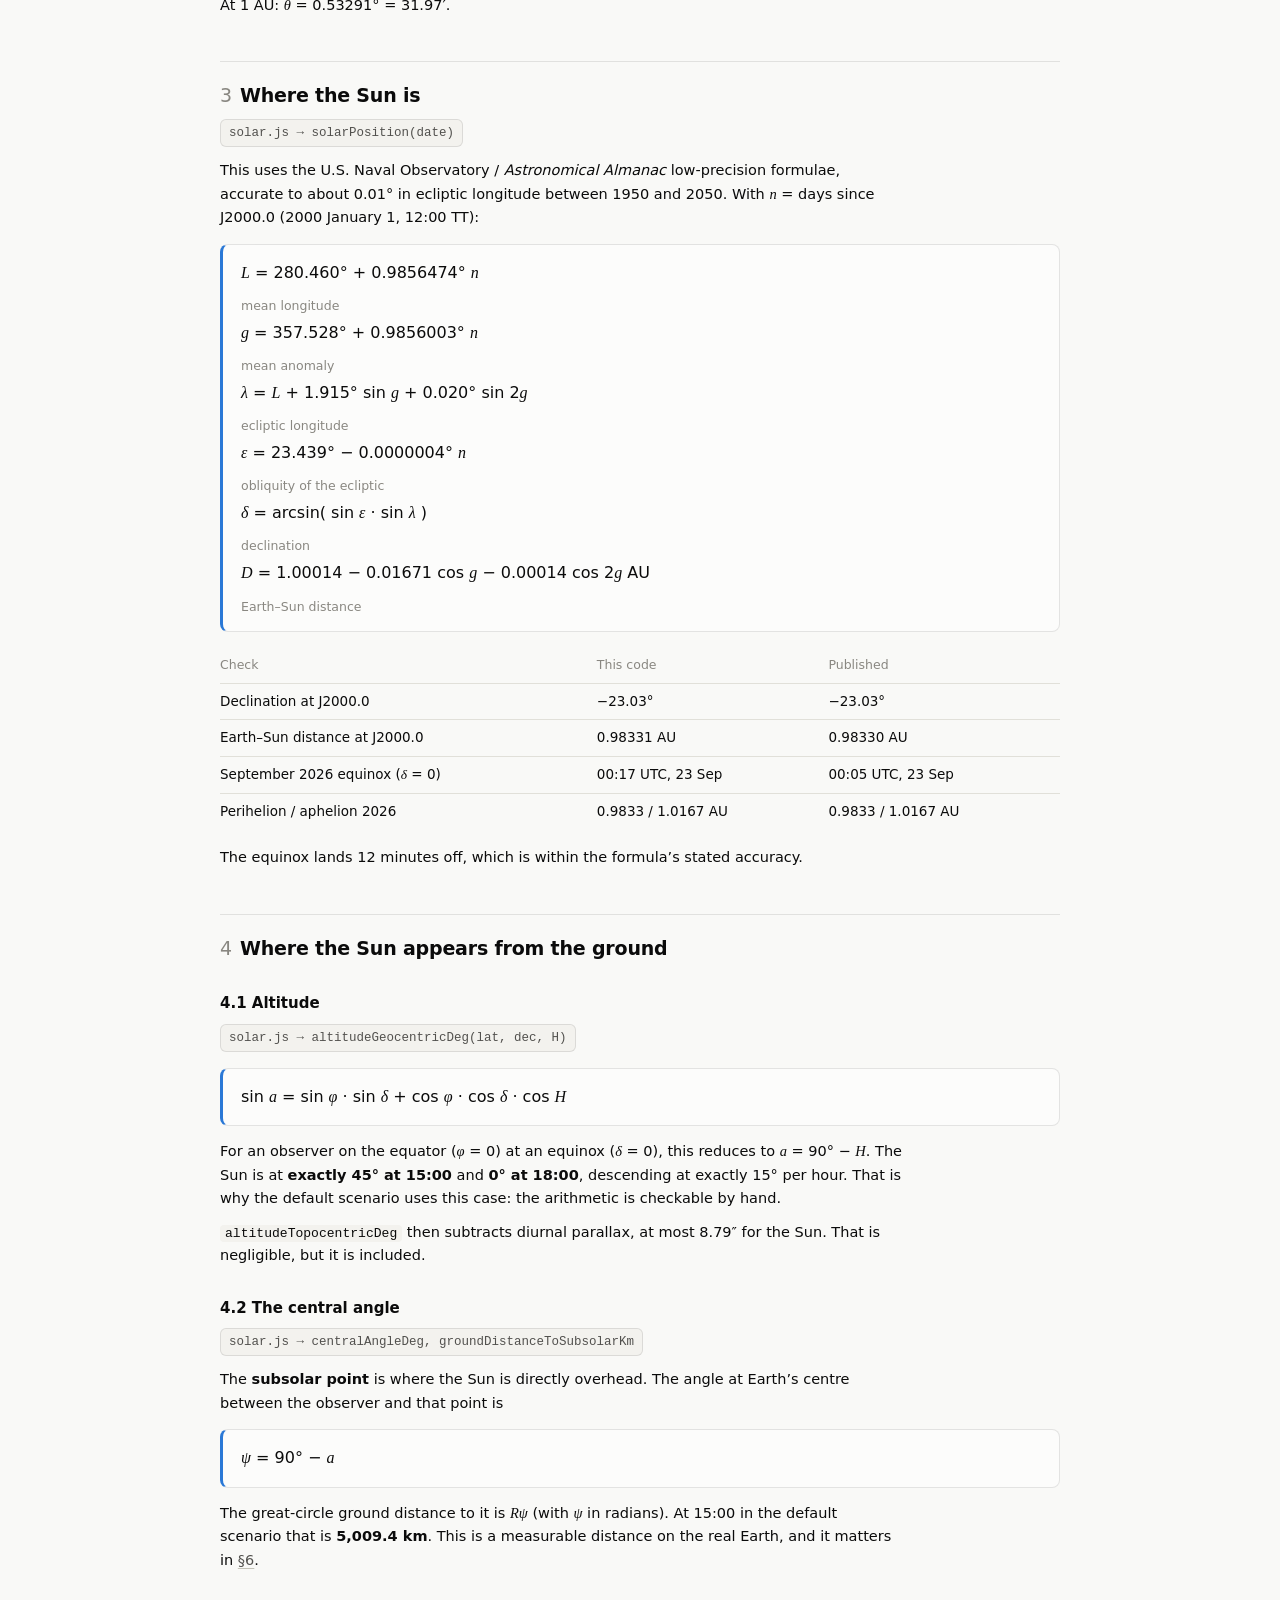
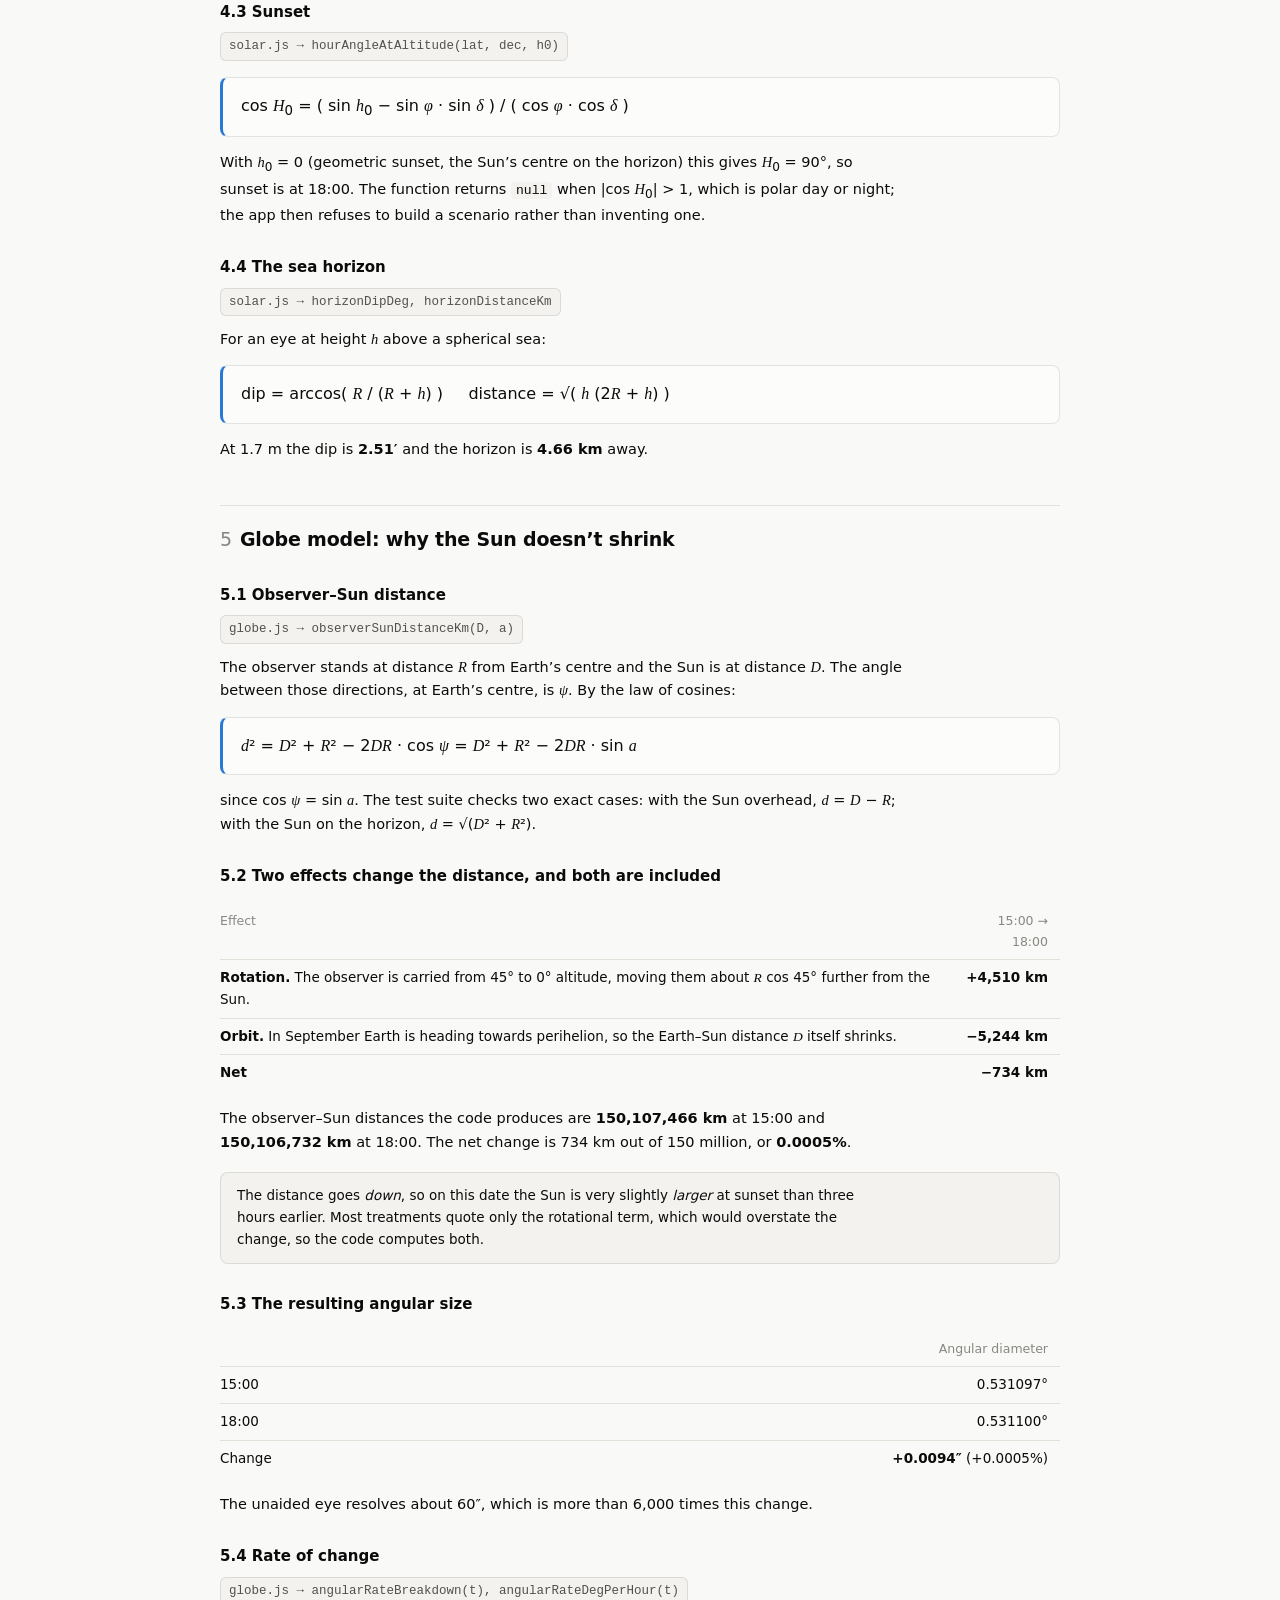
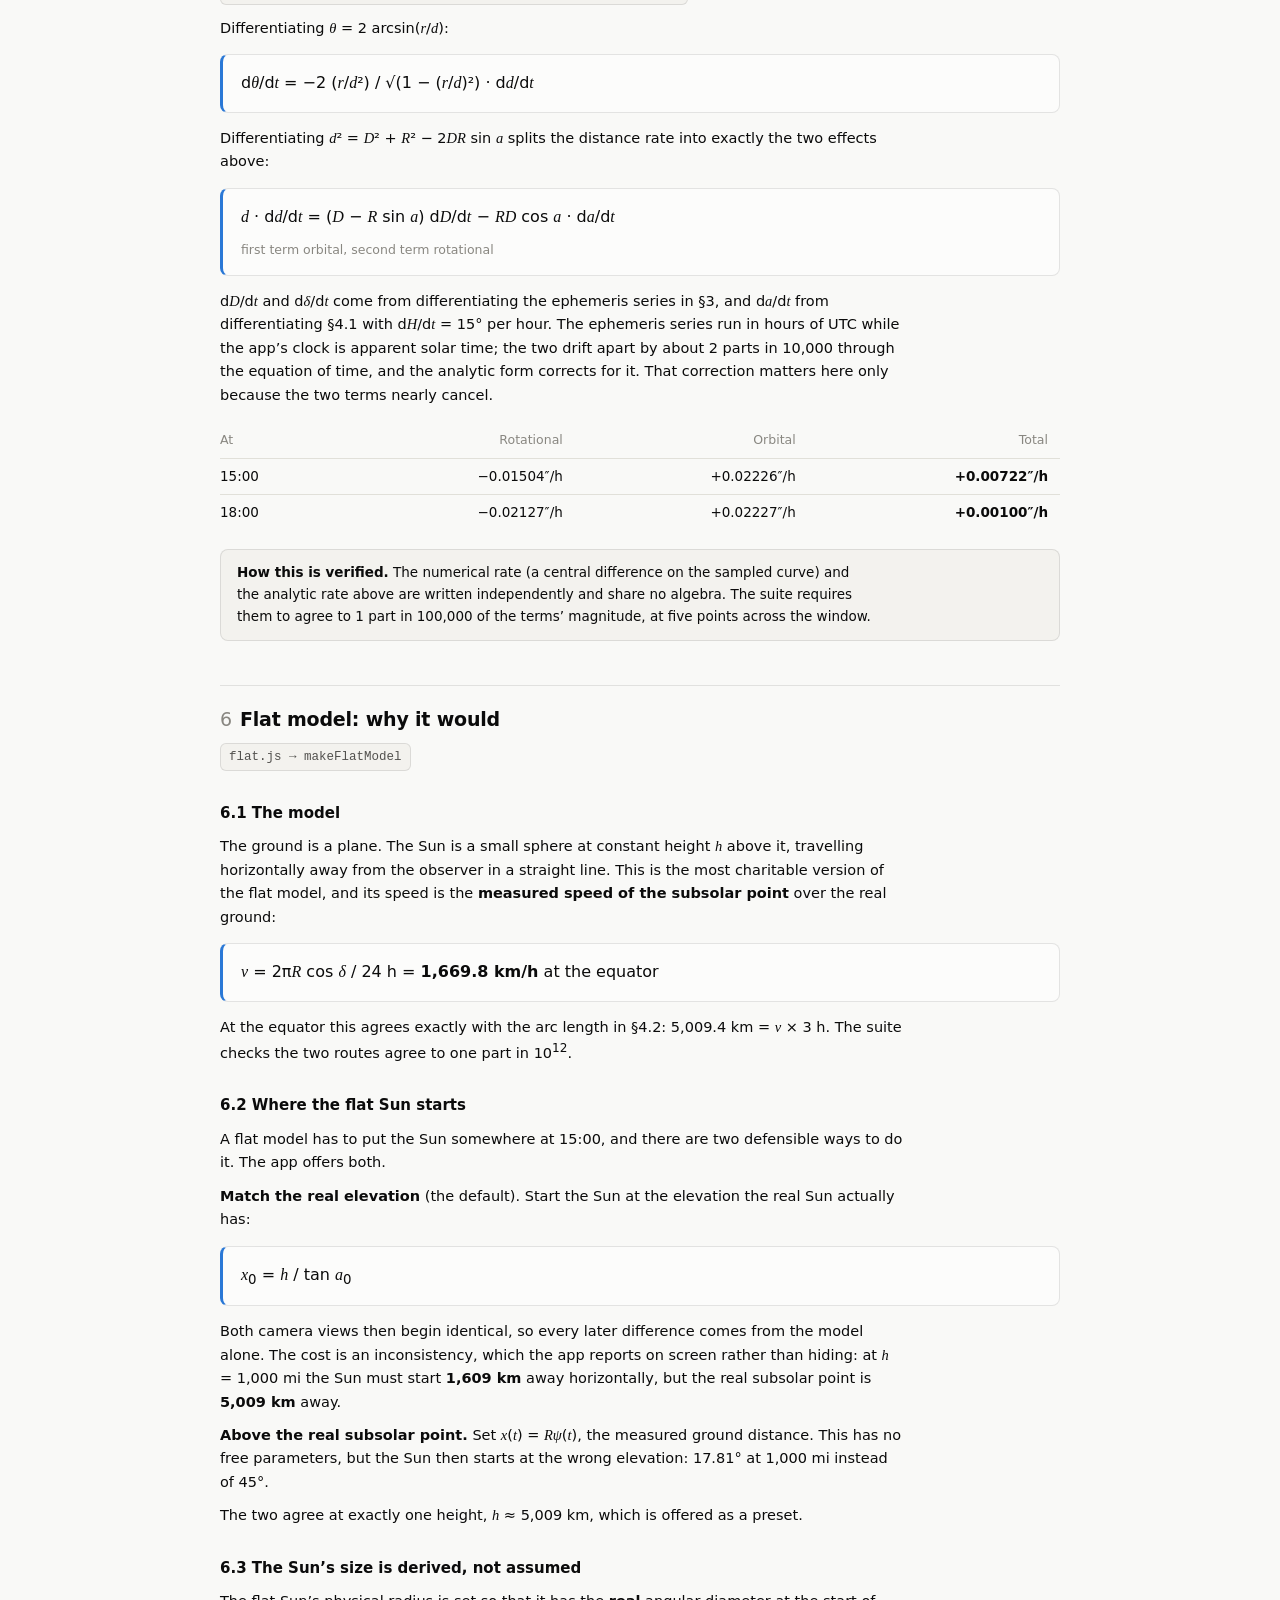
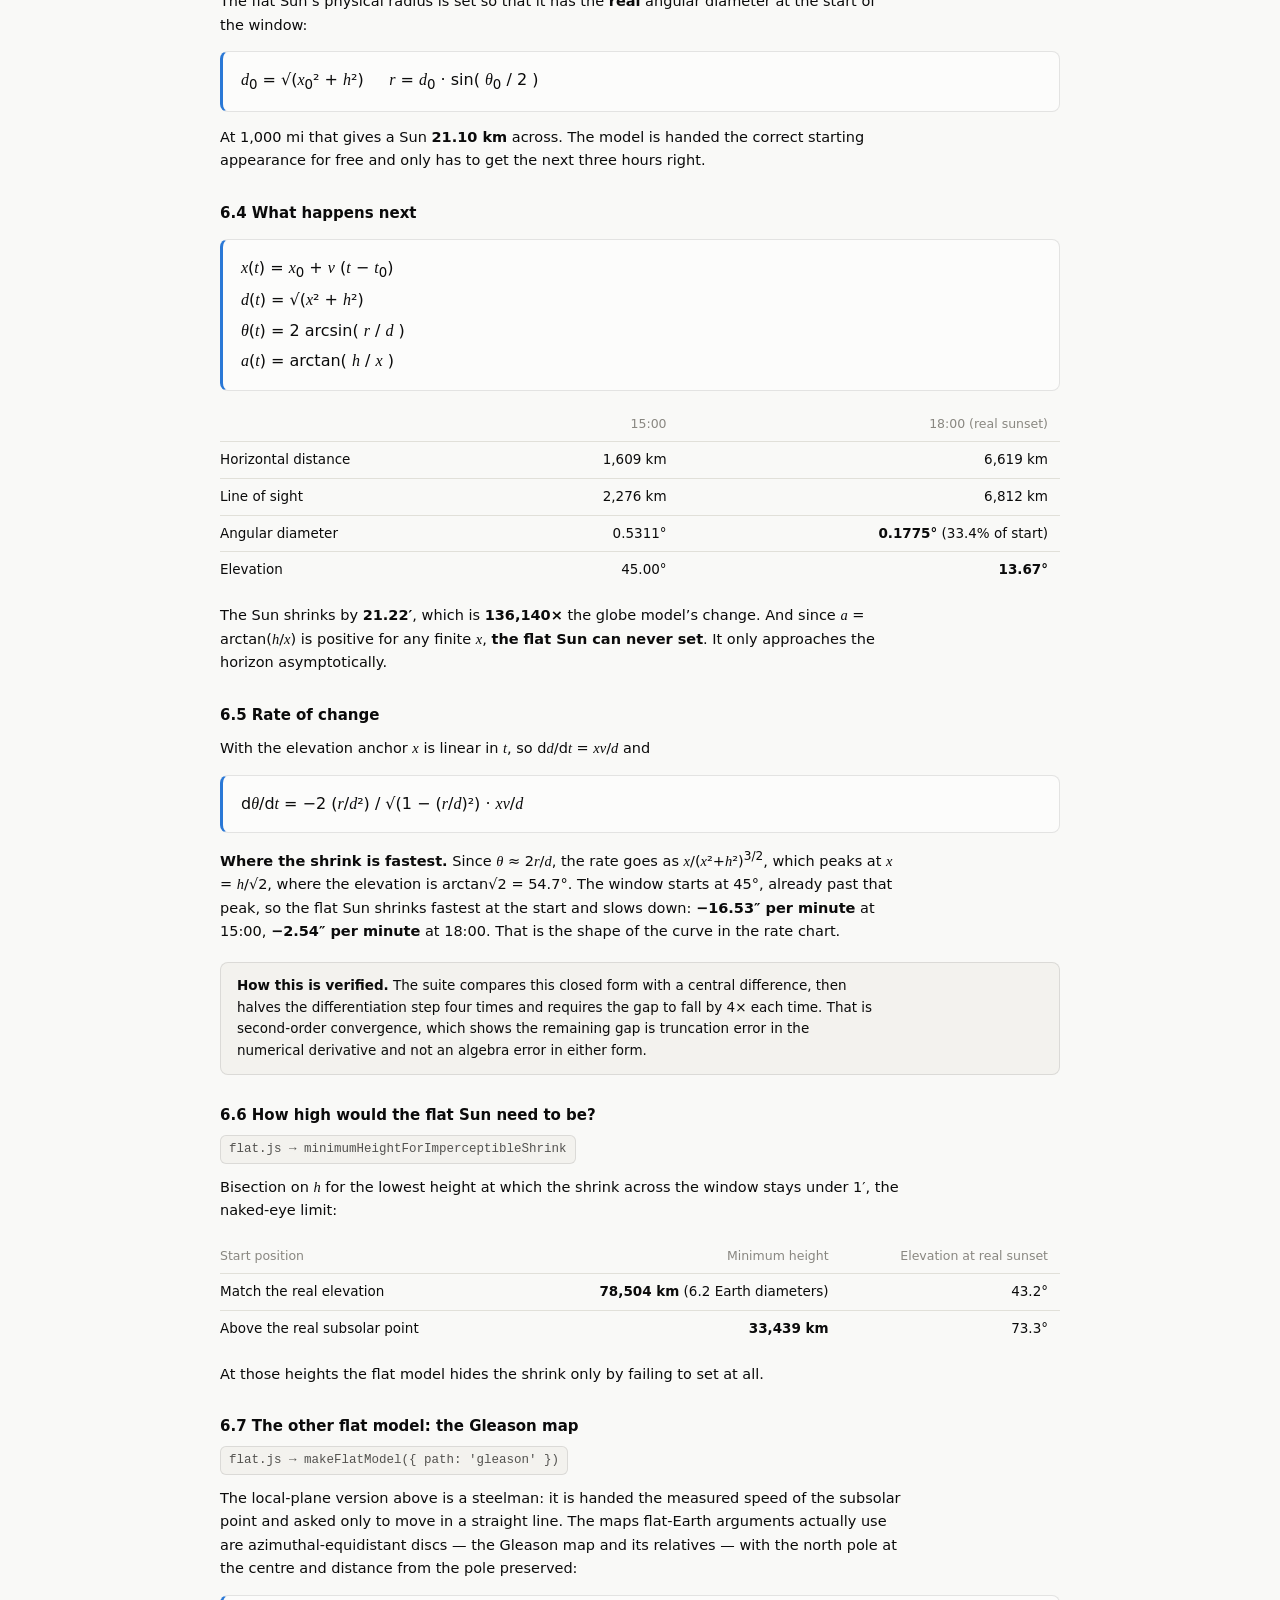
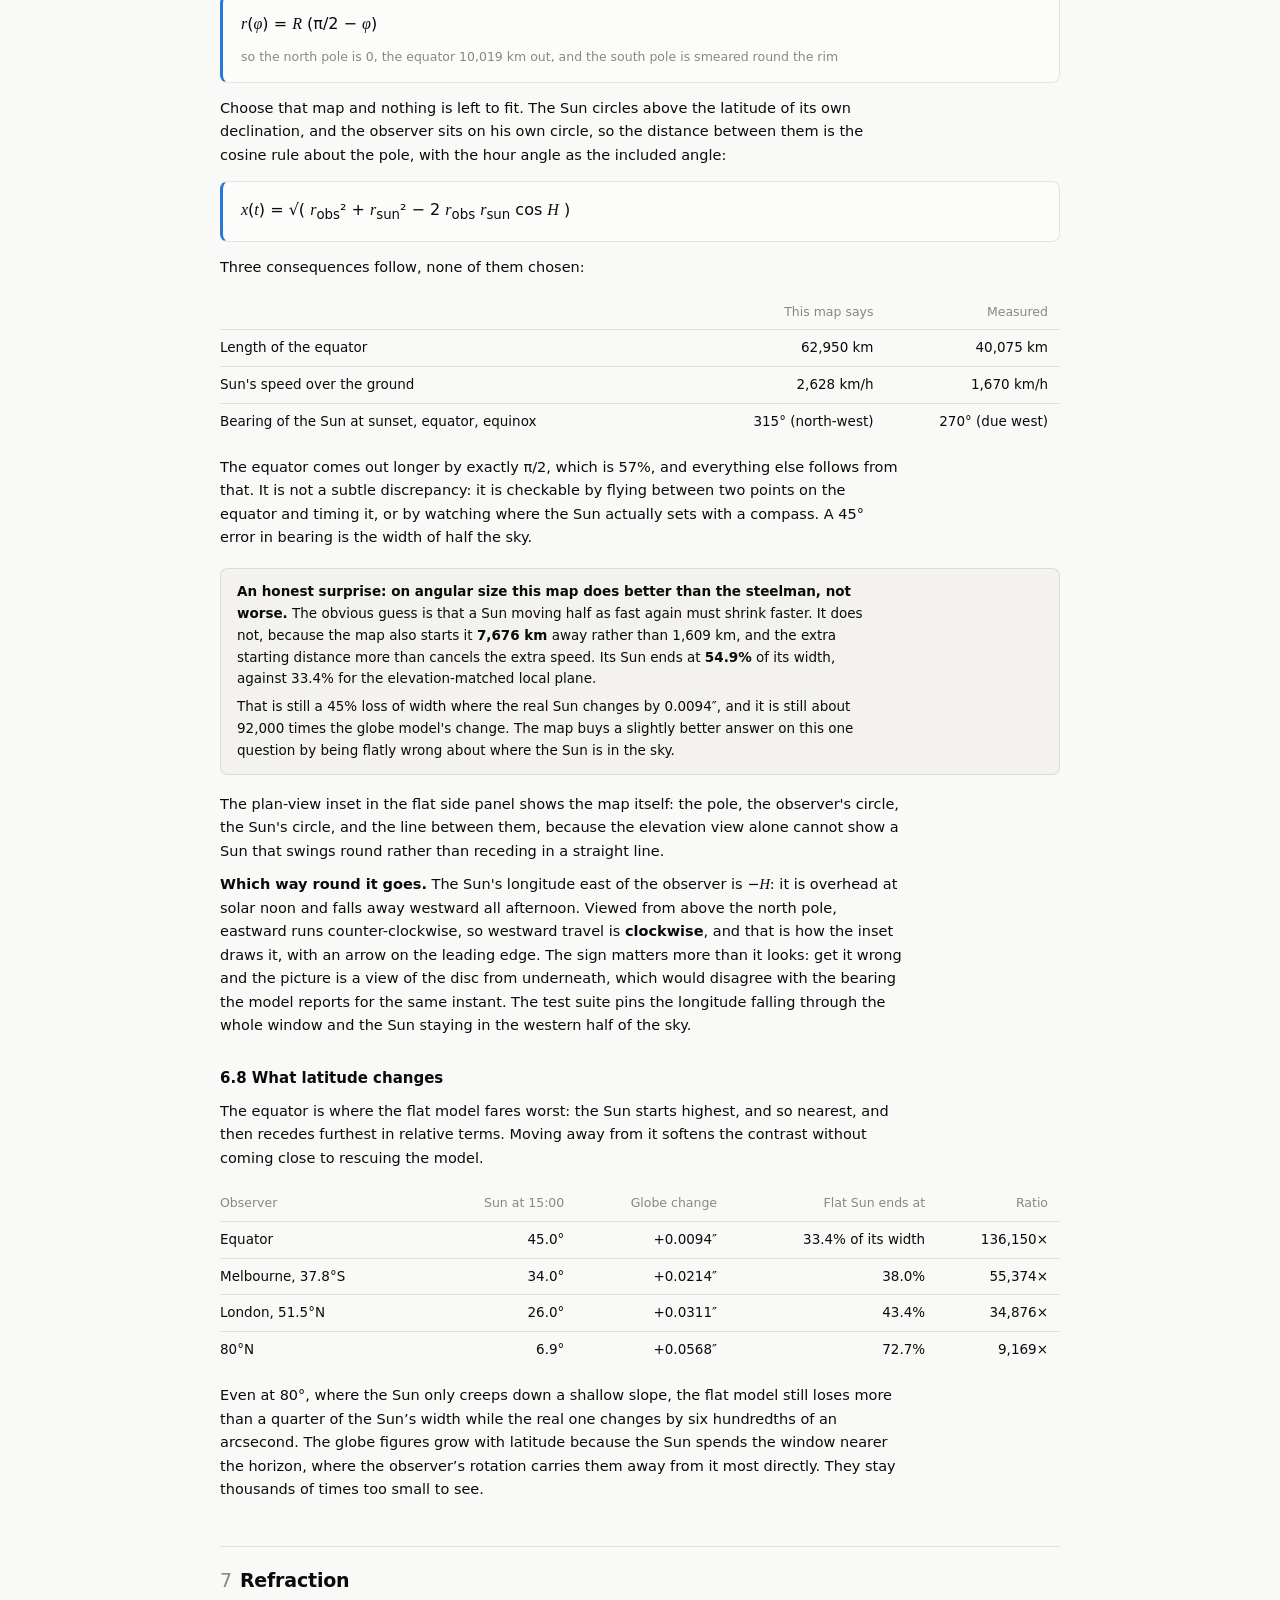
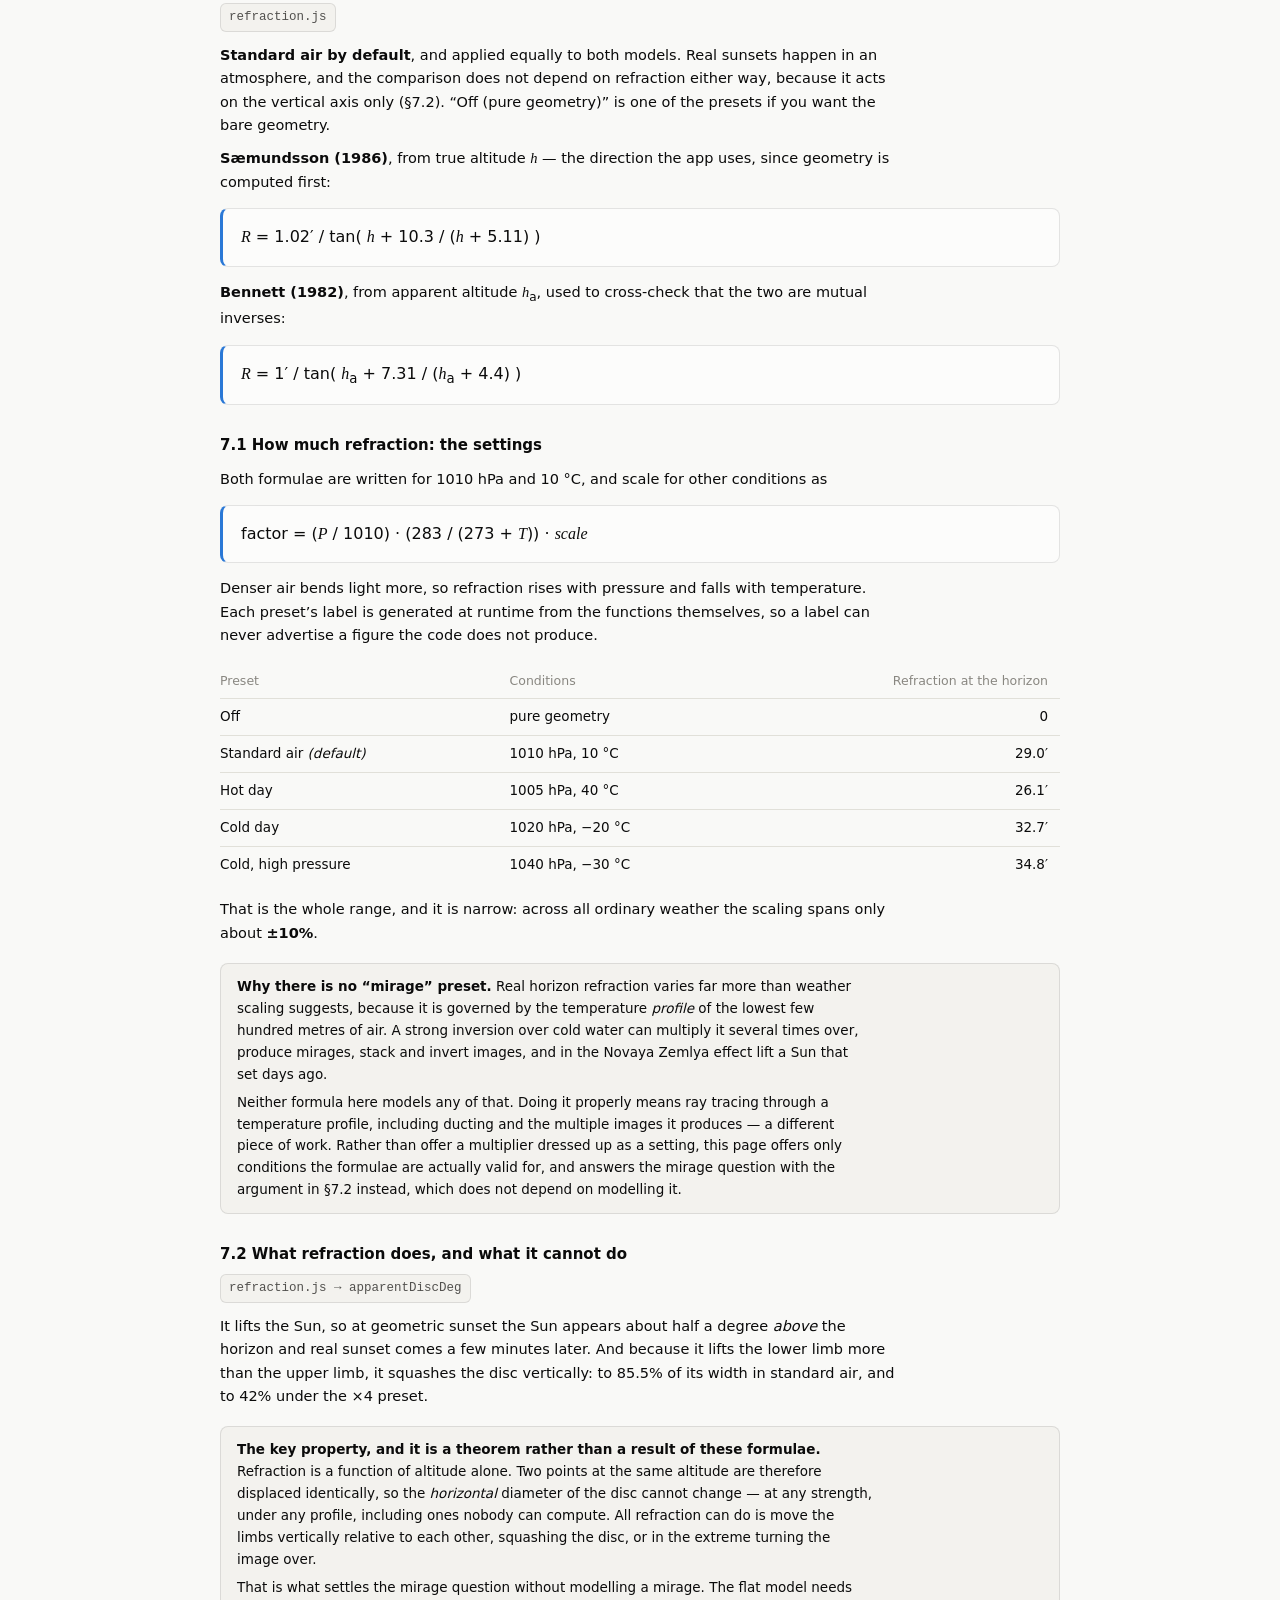
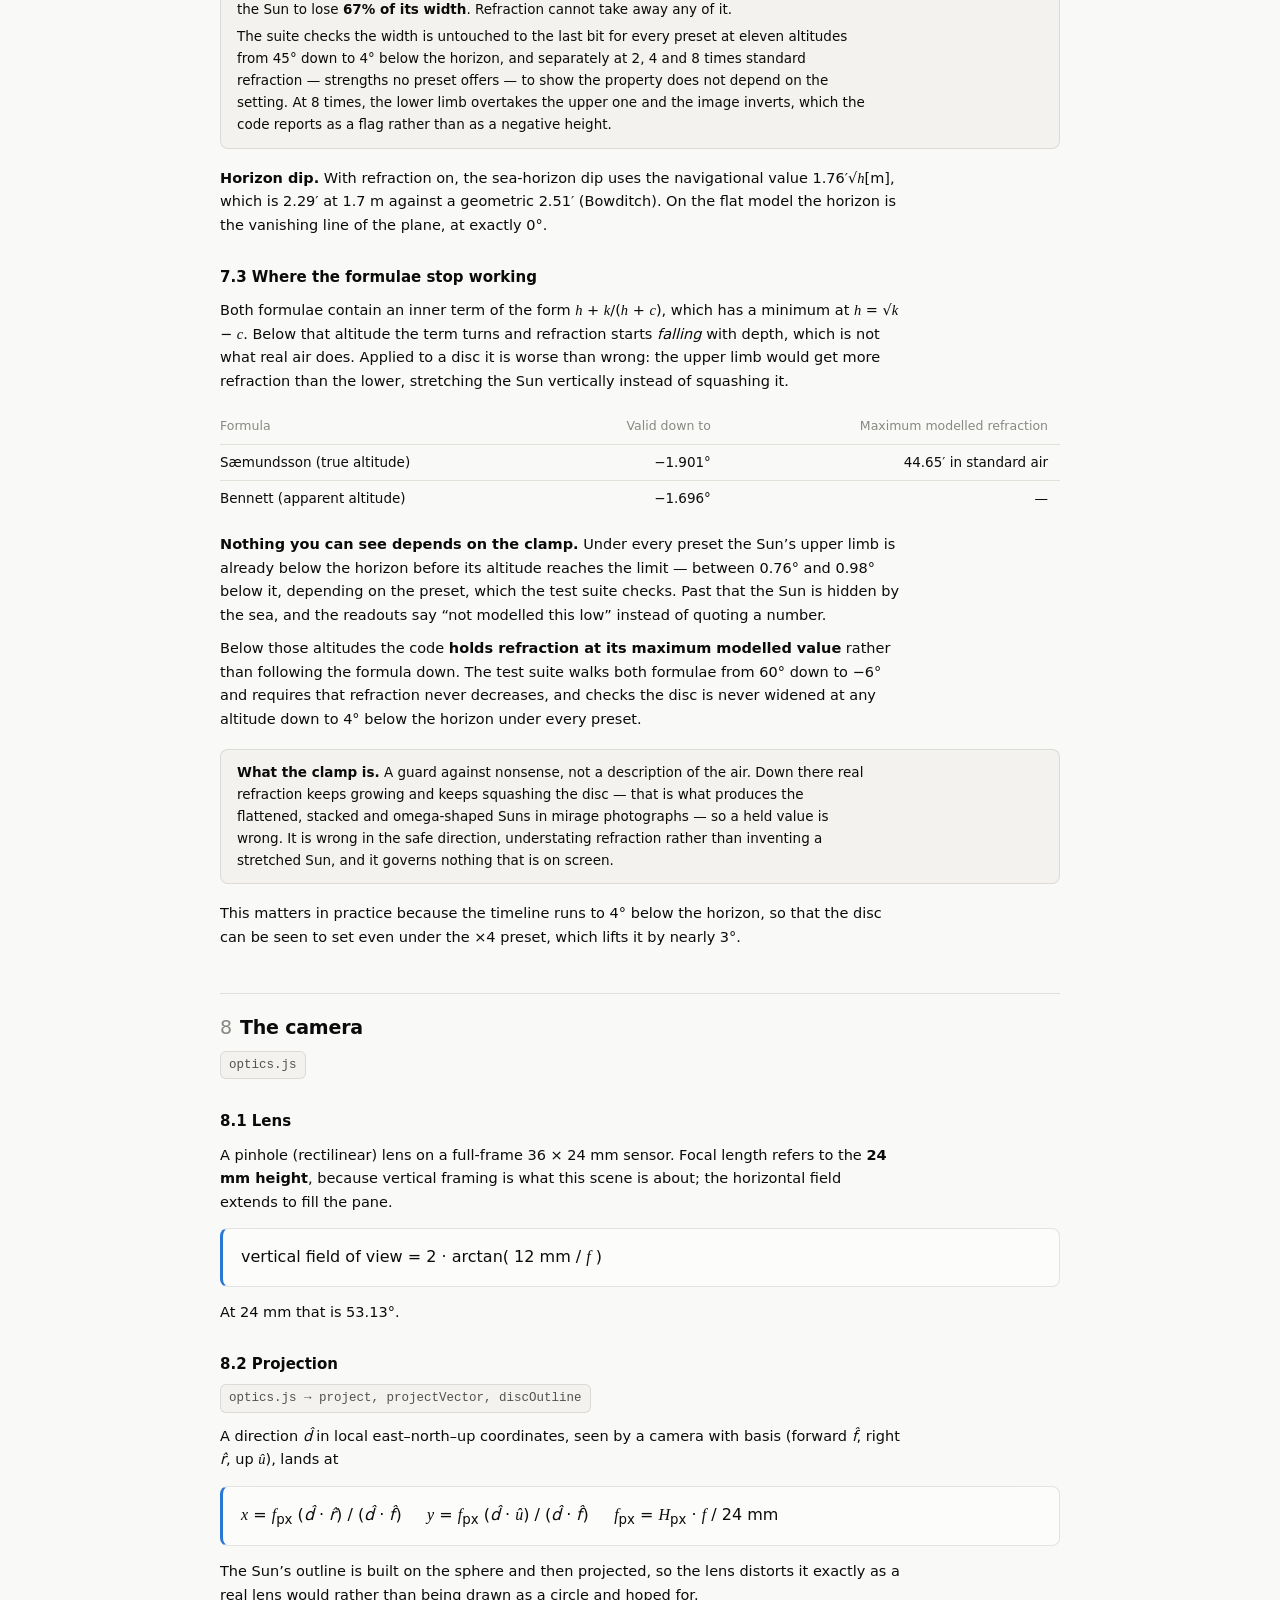
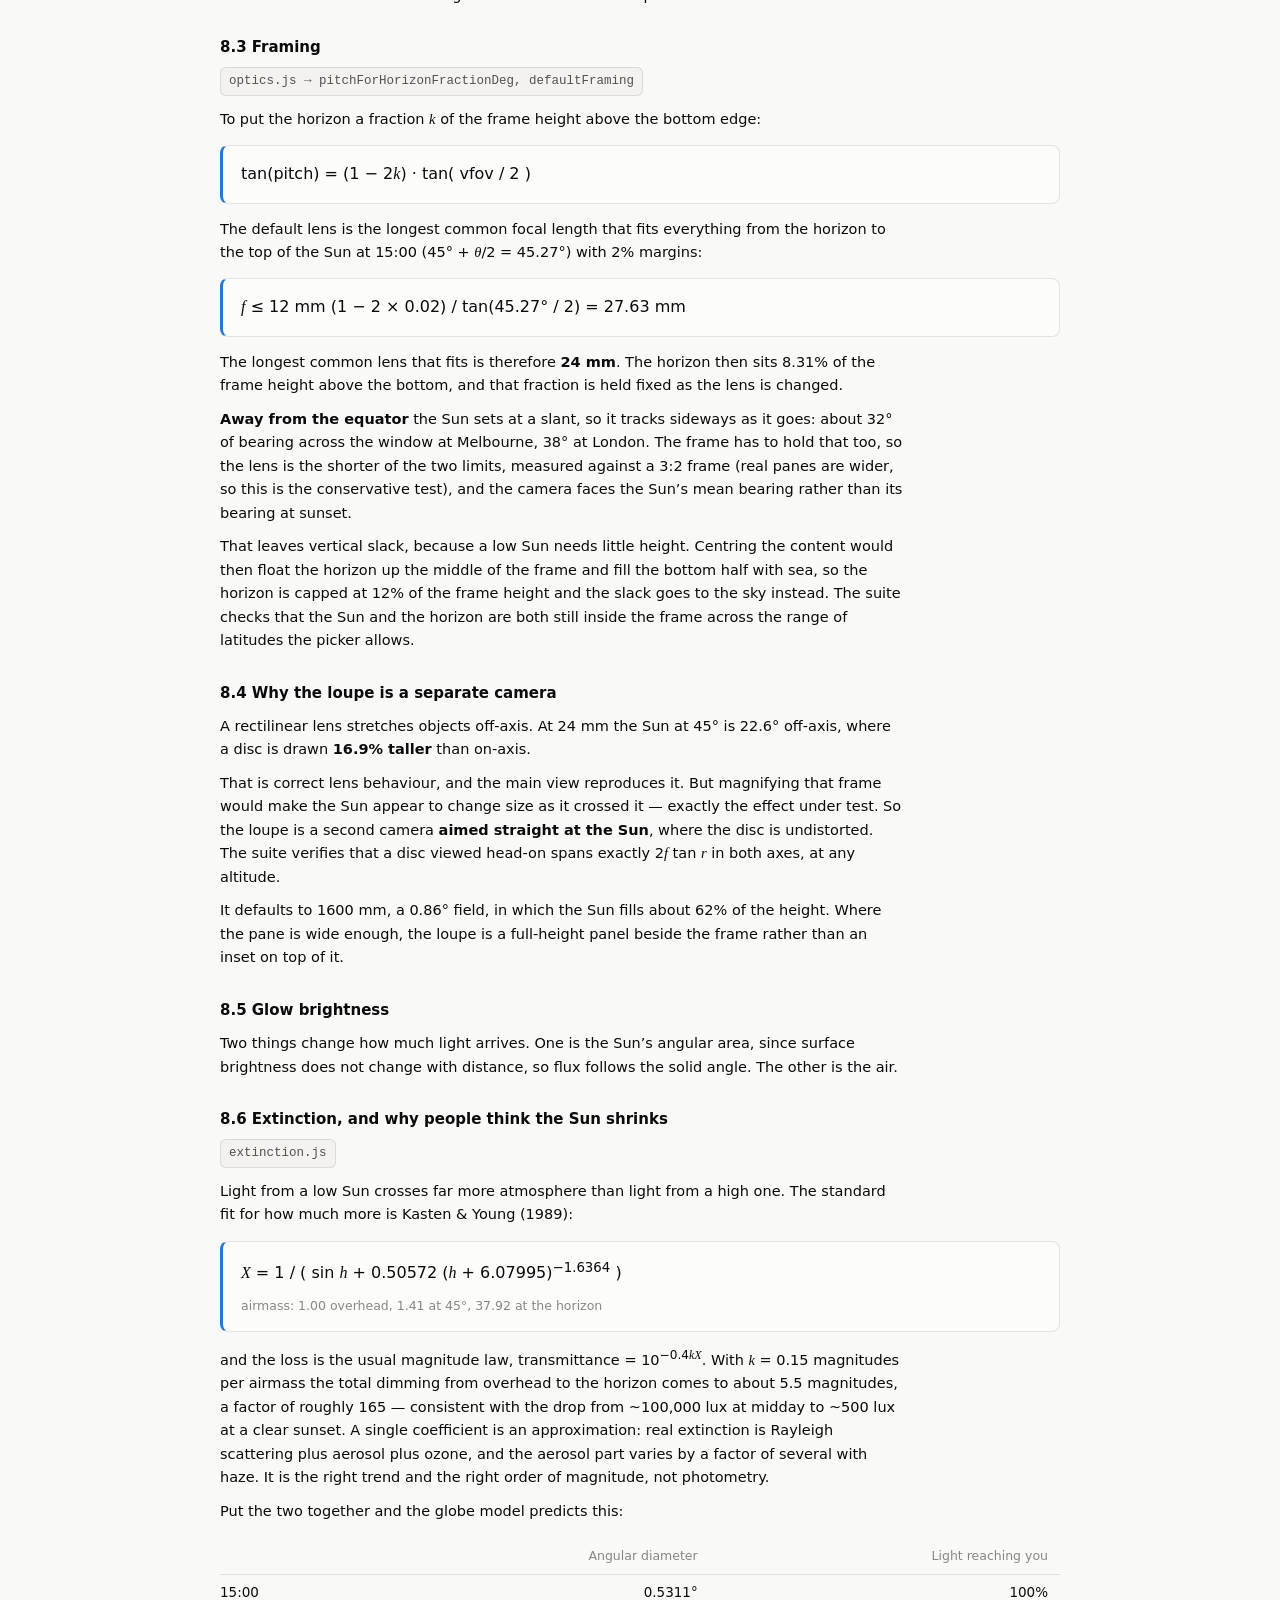
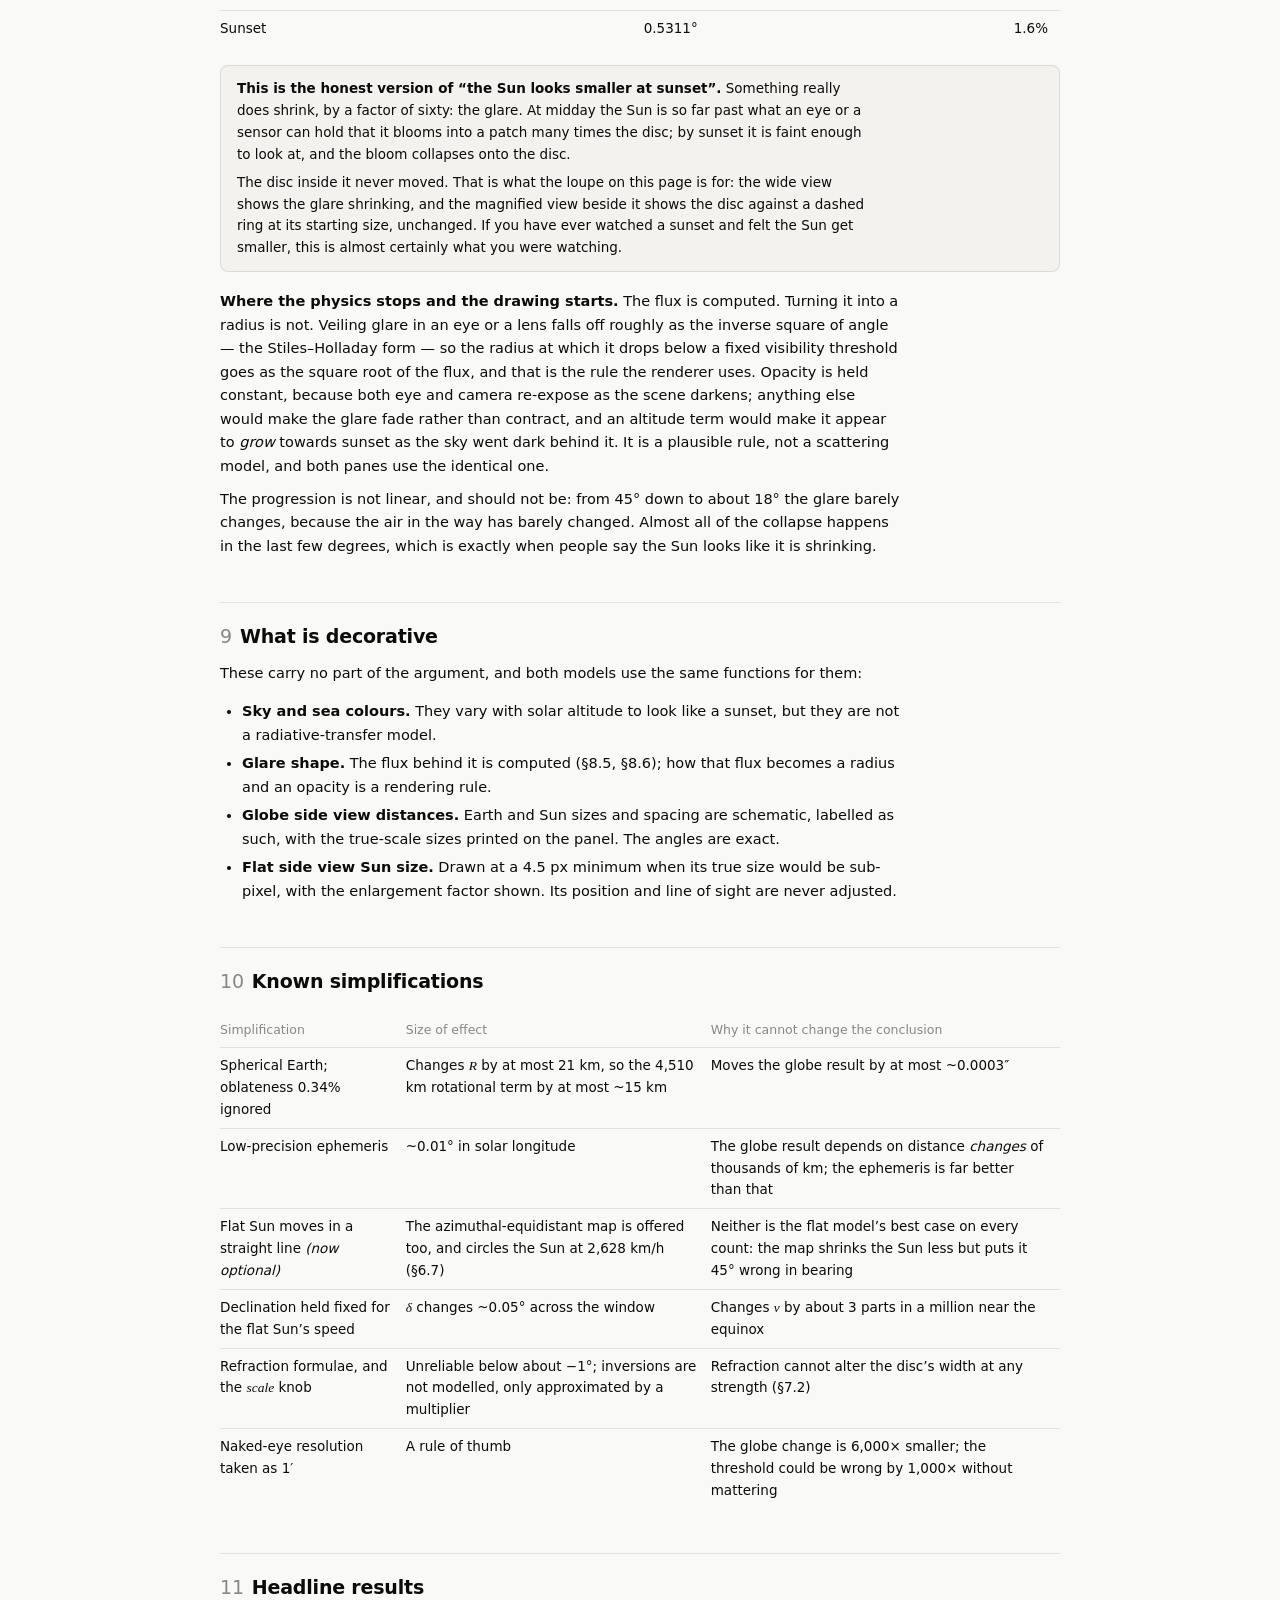
==== commit 6c73519d: "Link the YouTube channel from every page Sits in the same nav as the source link, opening in a new t" ====
--- a/maths.html
+++ b/maths.html
@@ -3,6 +3,10 @@
 <head>
 <meta charset="utf-8">
 <meta name="viewport" content="width=device-width, initial-scale=1">
+<link rel="canonical" href="https://sunset.observable.science/maths">
+<link rel="icon" href="favicon.ico" sizes="32x32 48x48">
+<link rel="icon" href="img/icon.svg" type="image/svg+xml">
+<link rel="apple-touch-icon" href="img/apple-touch-icon.png">
 <title>The maths — Sunset Visualiser</title>
 <meta name="description" content="Every formula behind the Sunset Visualiser, the function that implements it, the numbers it produces, and the sources for every constant.">
 <link rel="stylesheet" href="css/style.css">
@@ -137,6 +141,7 @@
     <nav>
       <a href="tests.html">Verification tests</a>
       <a href="https://github.com/james-debono/sunset-visualiser" target="_blank" rel="noopener">Source &amp; feedback on GitHub <span aria-hidden="true">&#8599;</span></a>
+      <a href="https://www.youtube.com/@jamesdebono" target="_blank" rel="noopener">James DeBono on YouTube <span aria-hidden="true">&#8599;</span></a>
     </nav>
   </header>
 
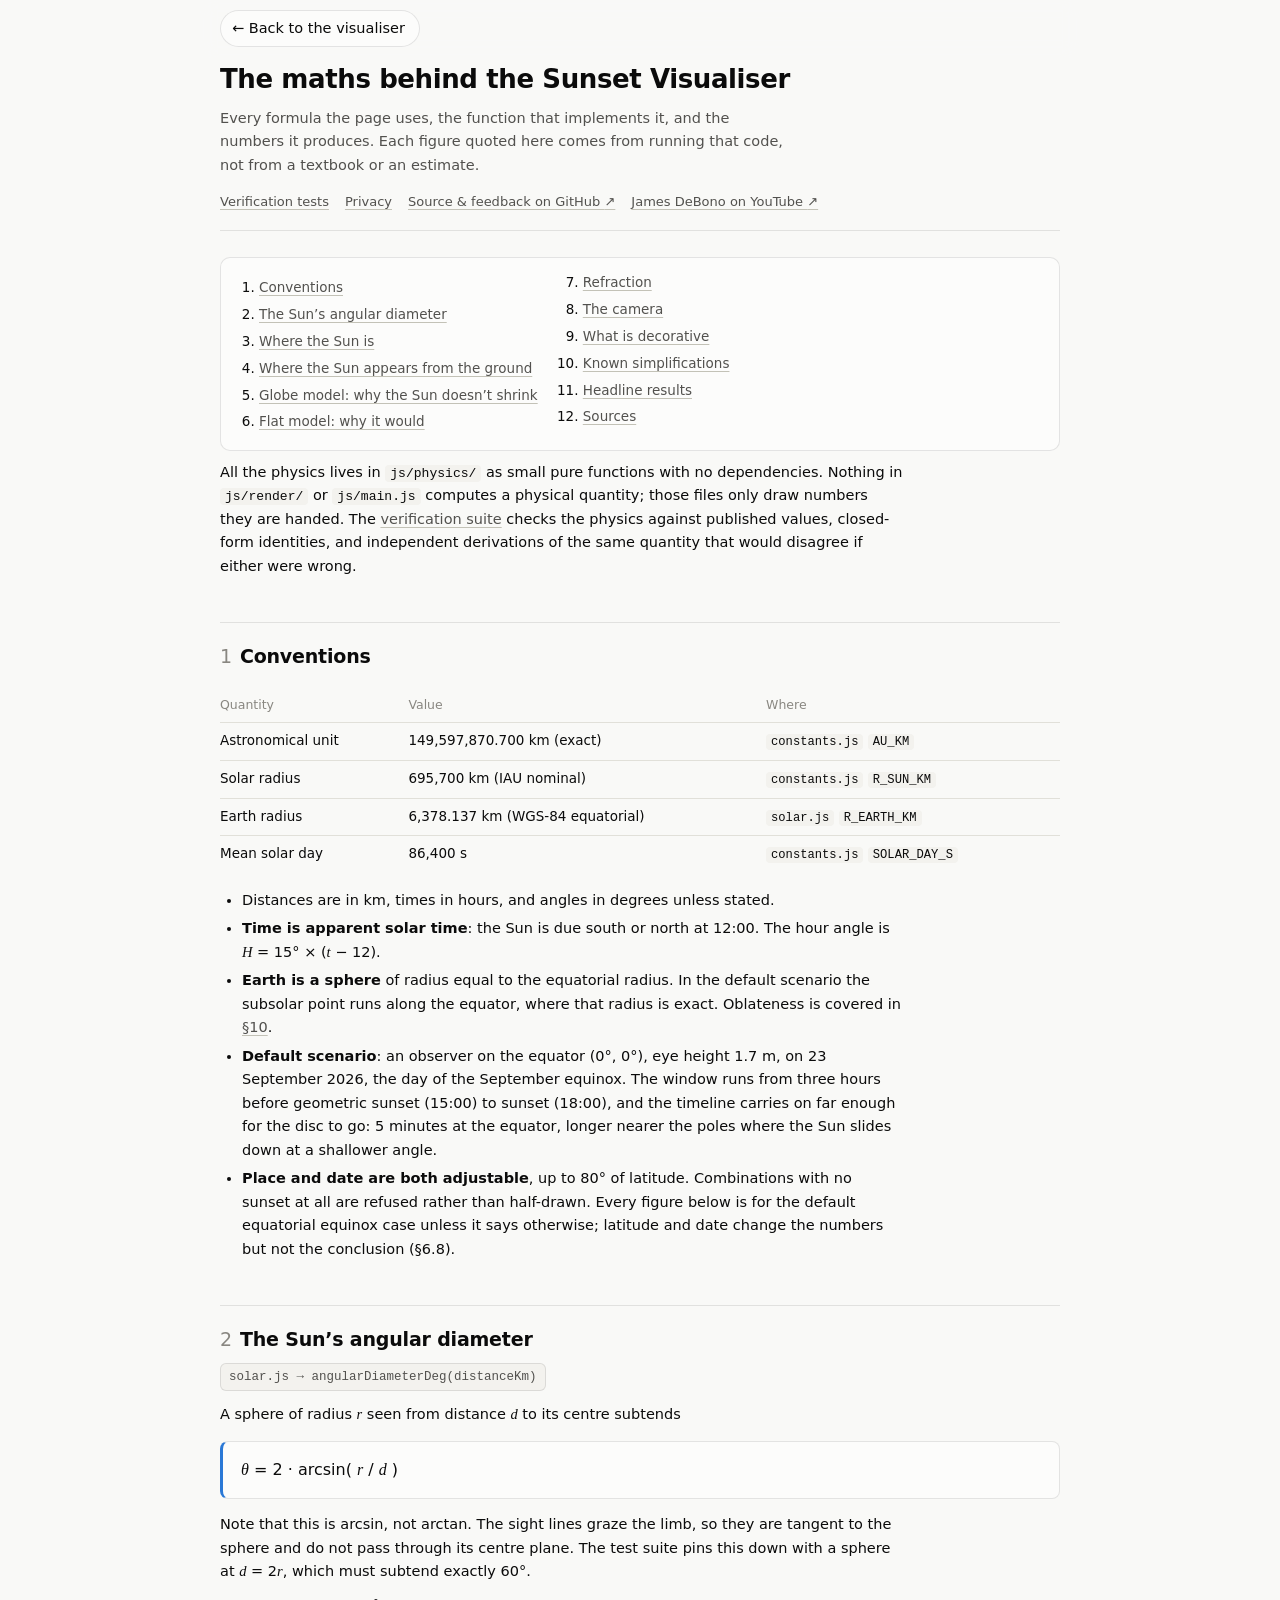
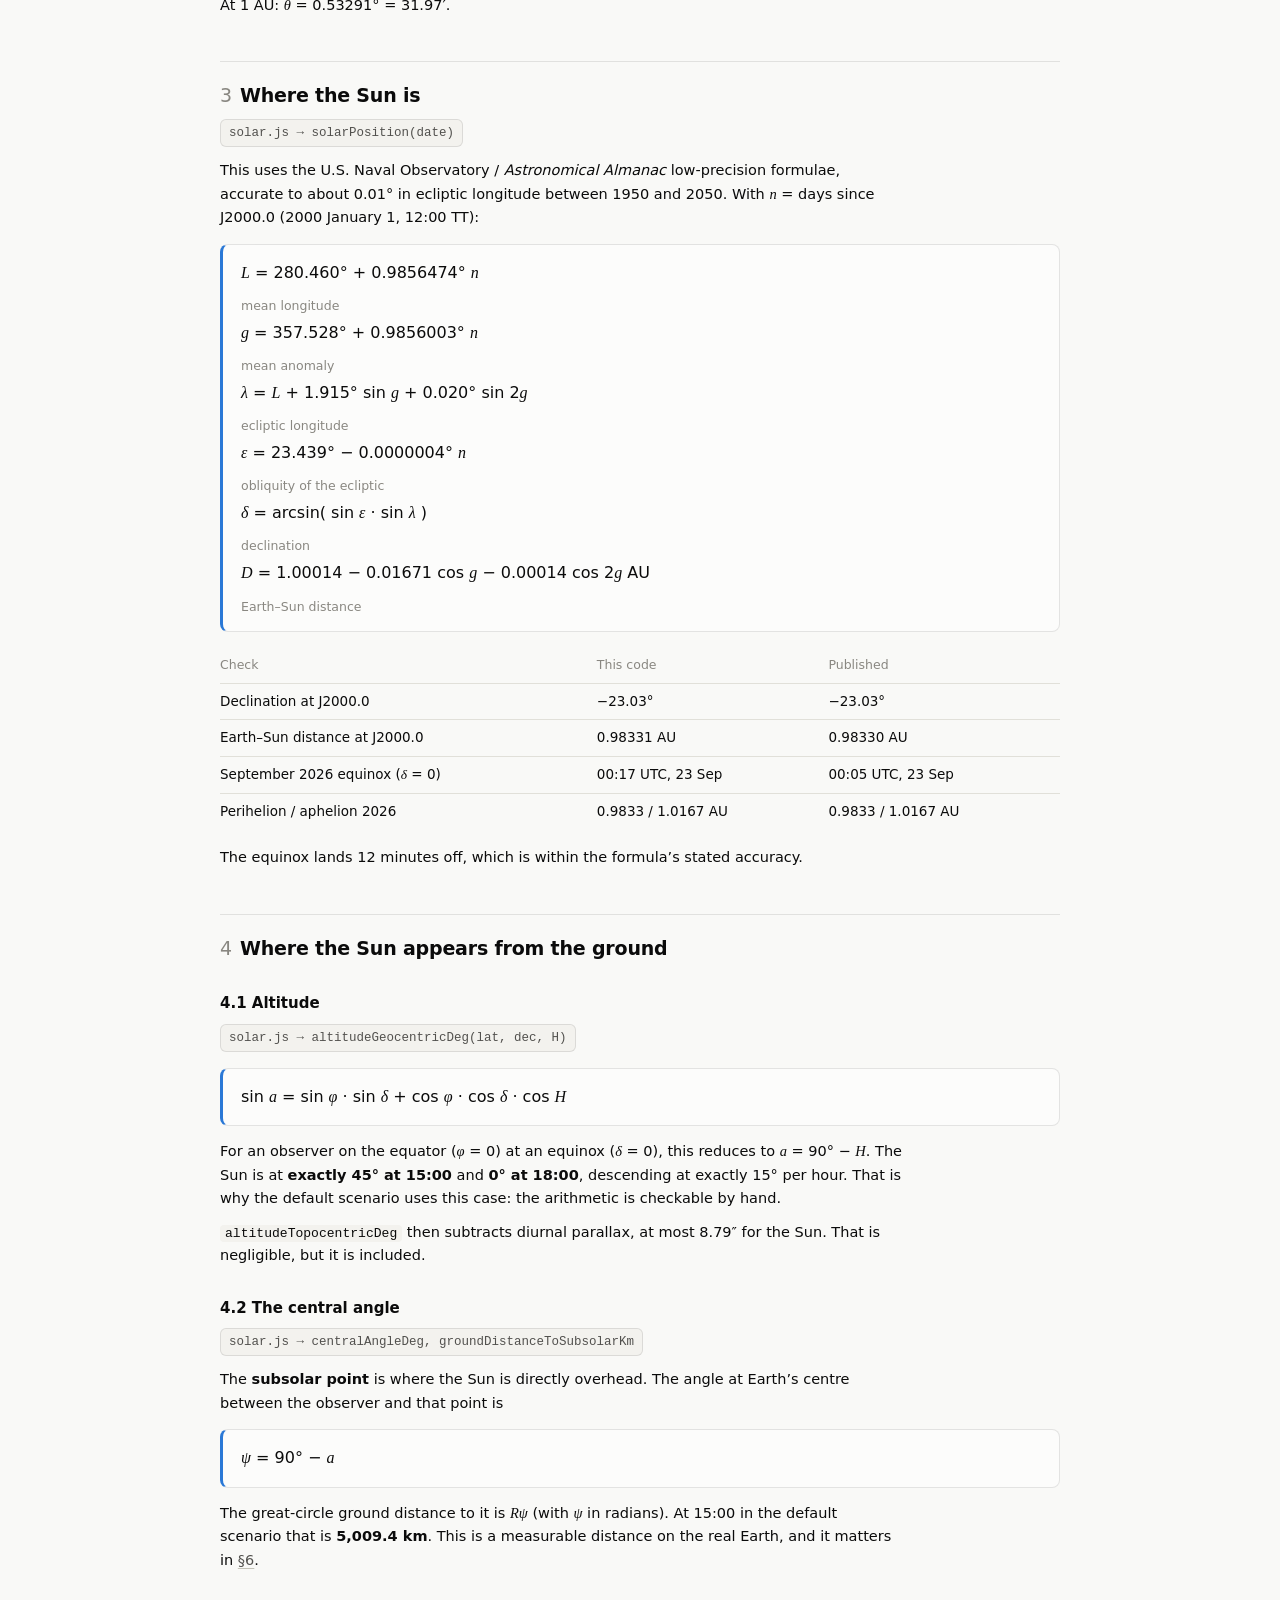
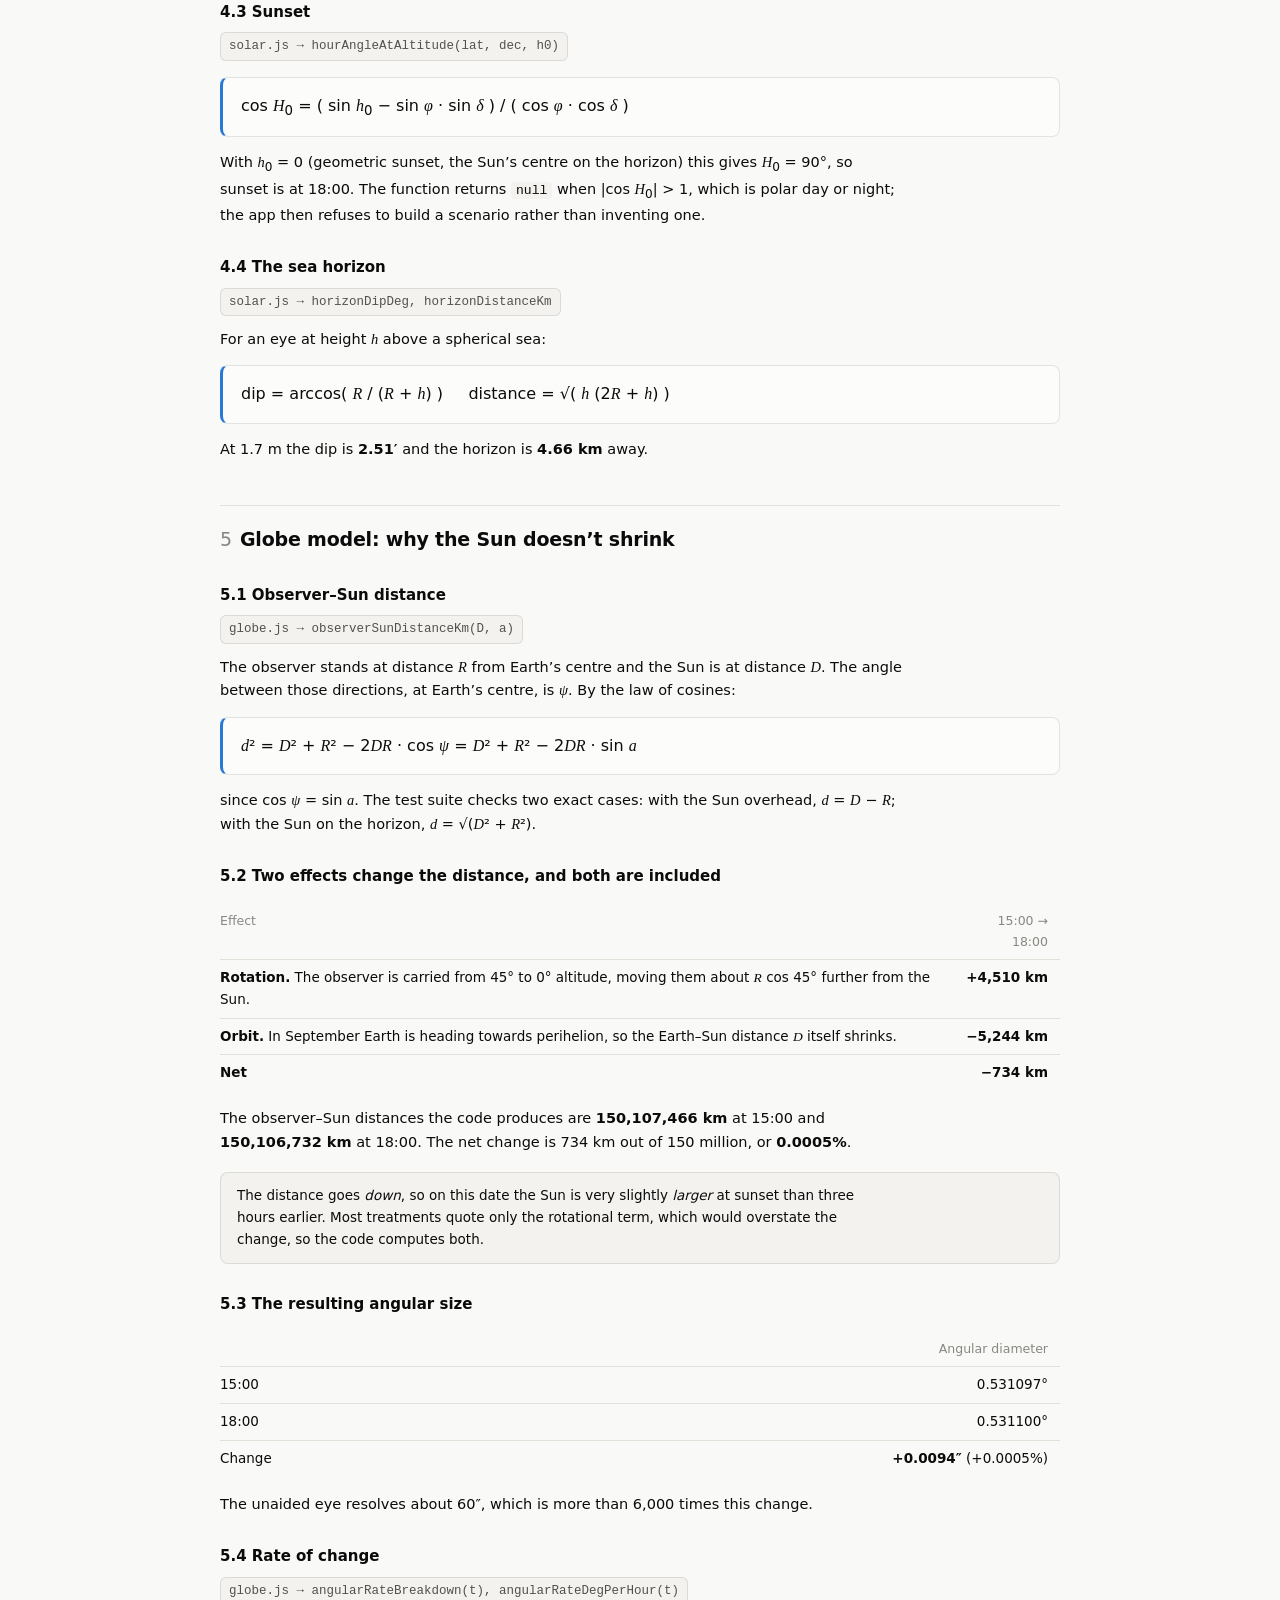
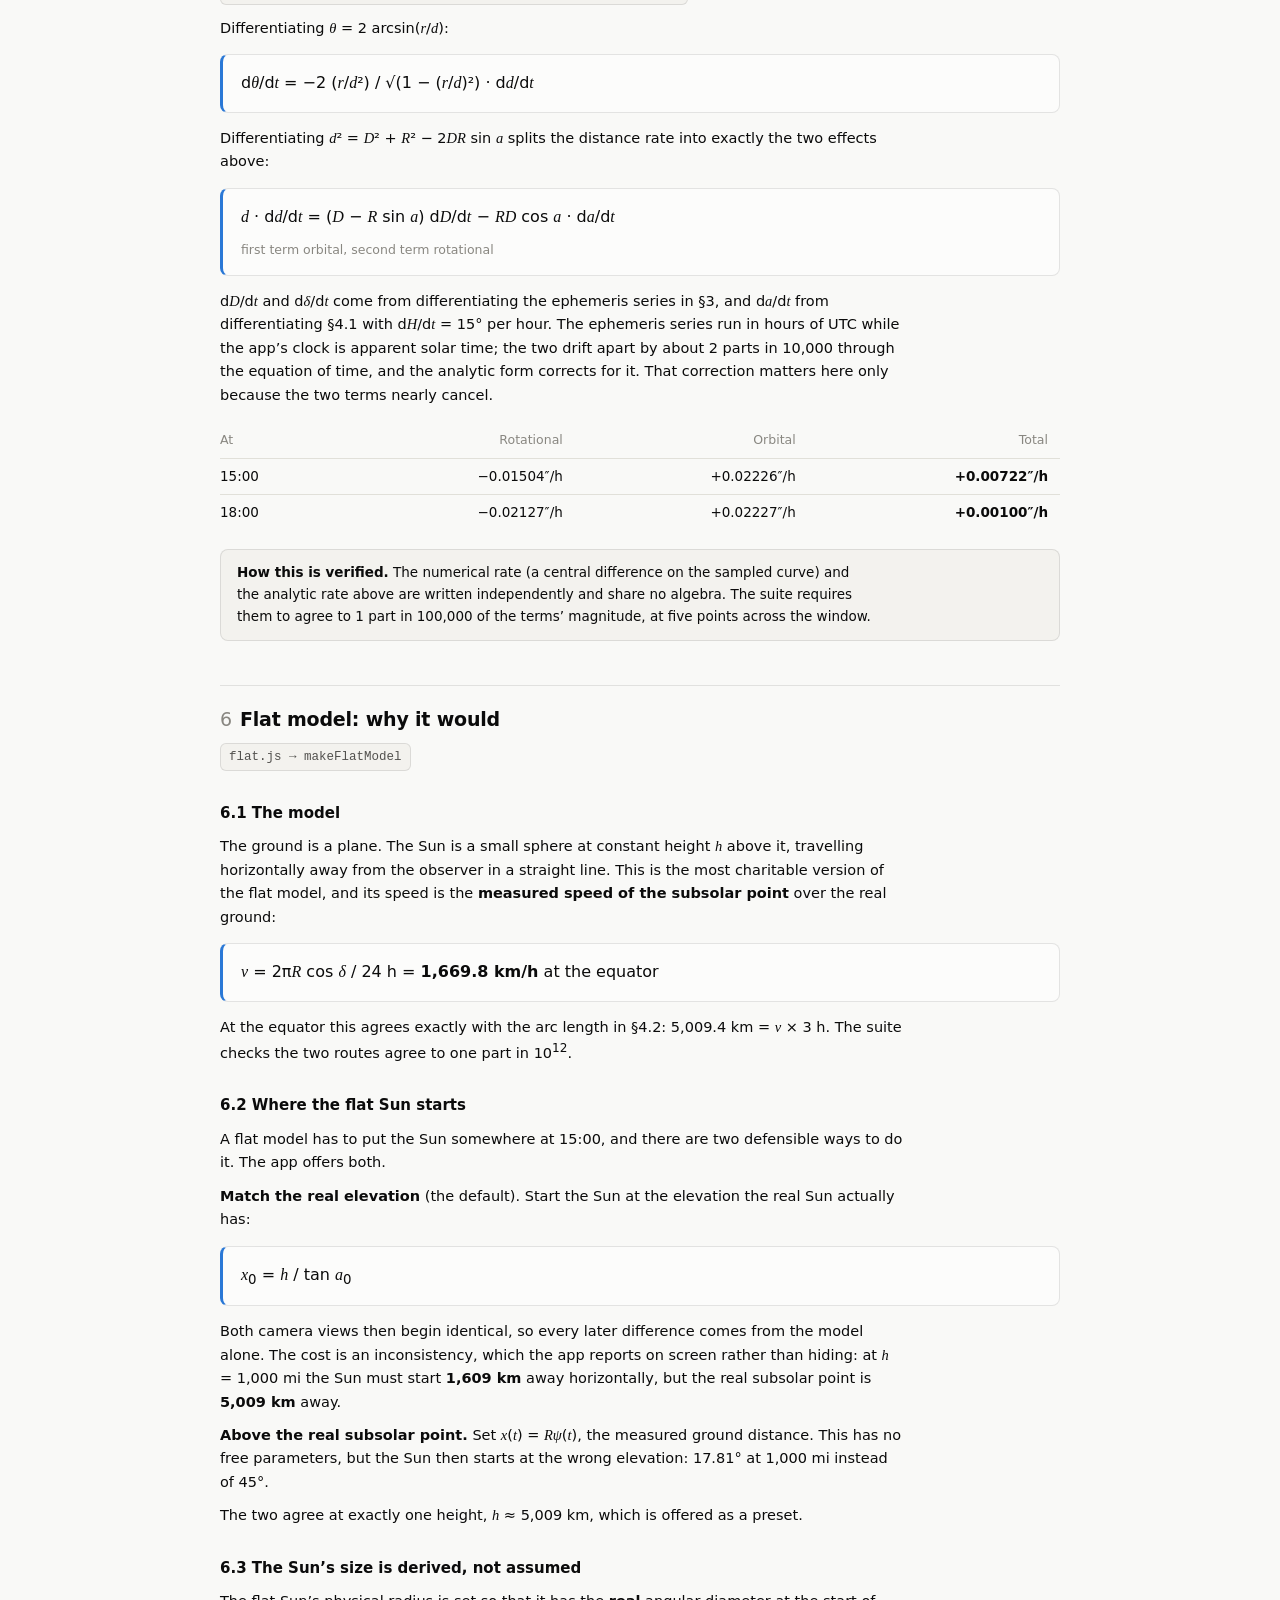
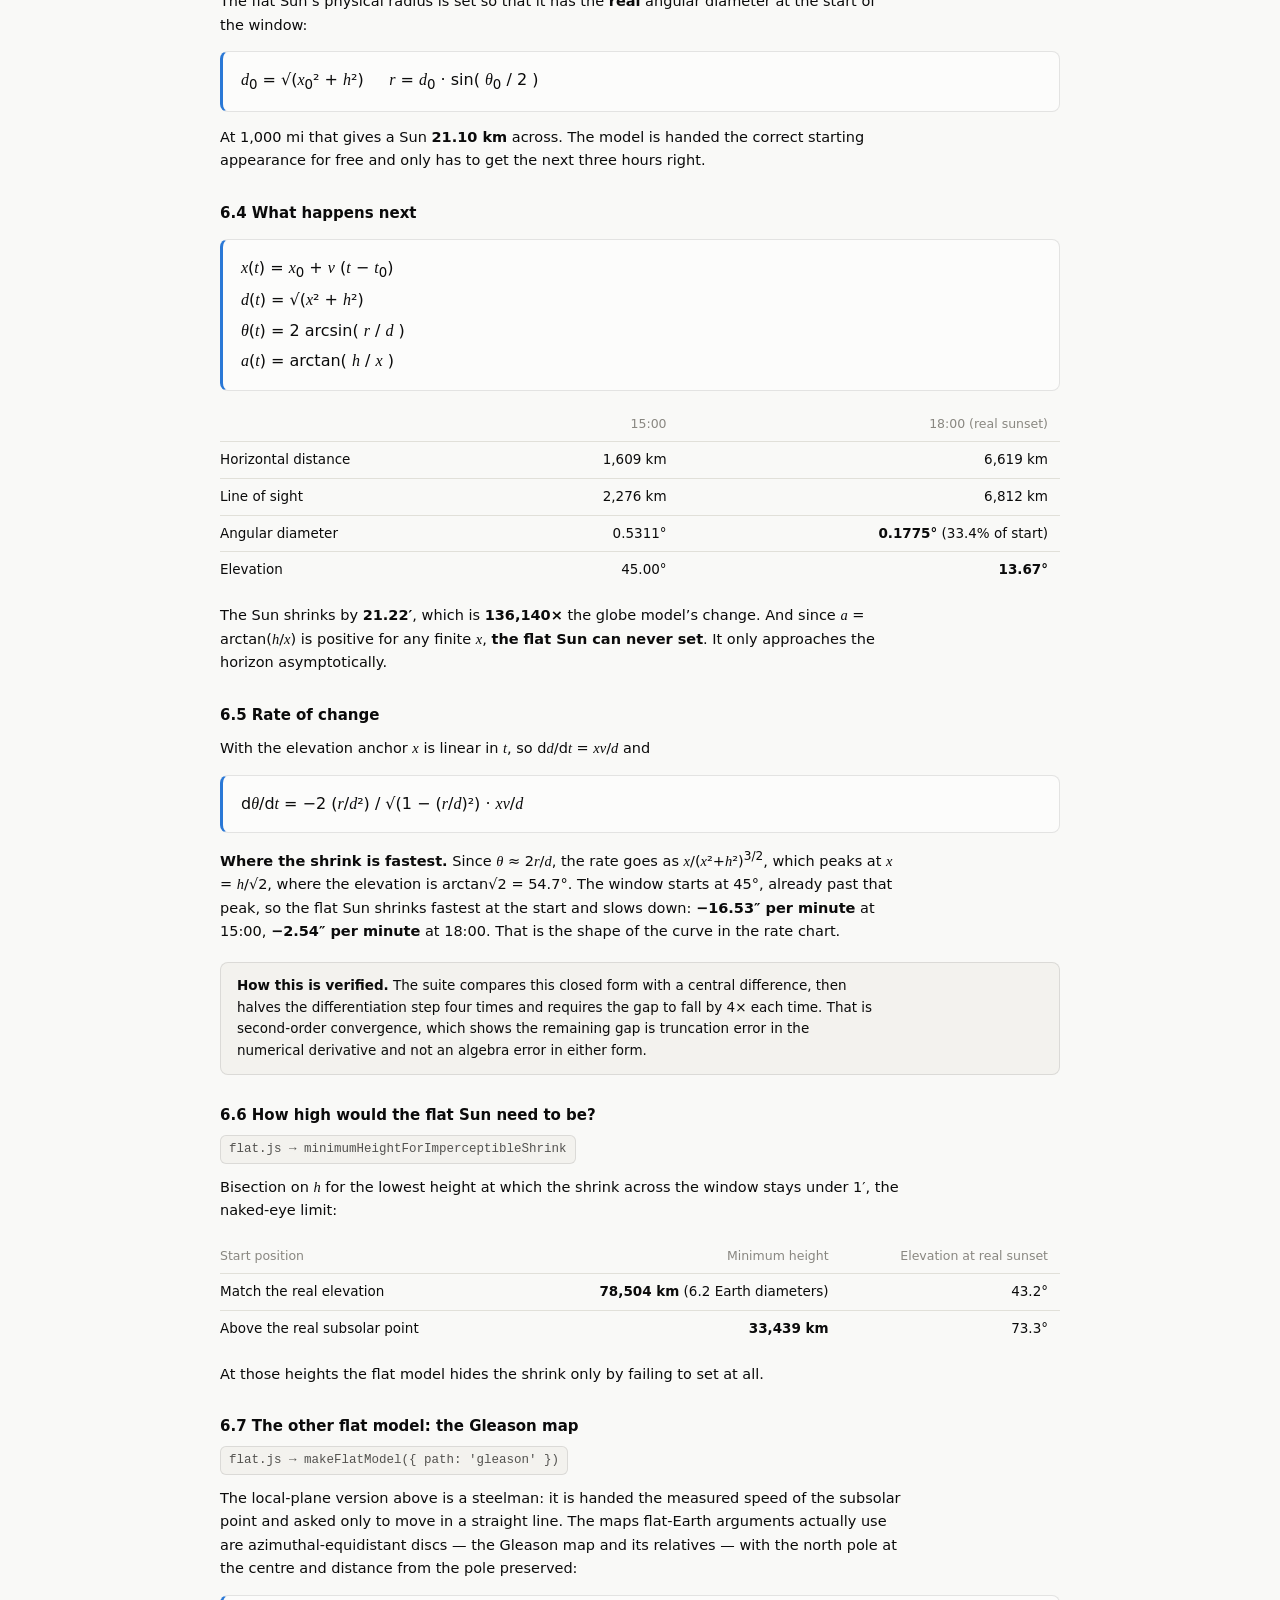
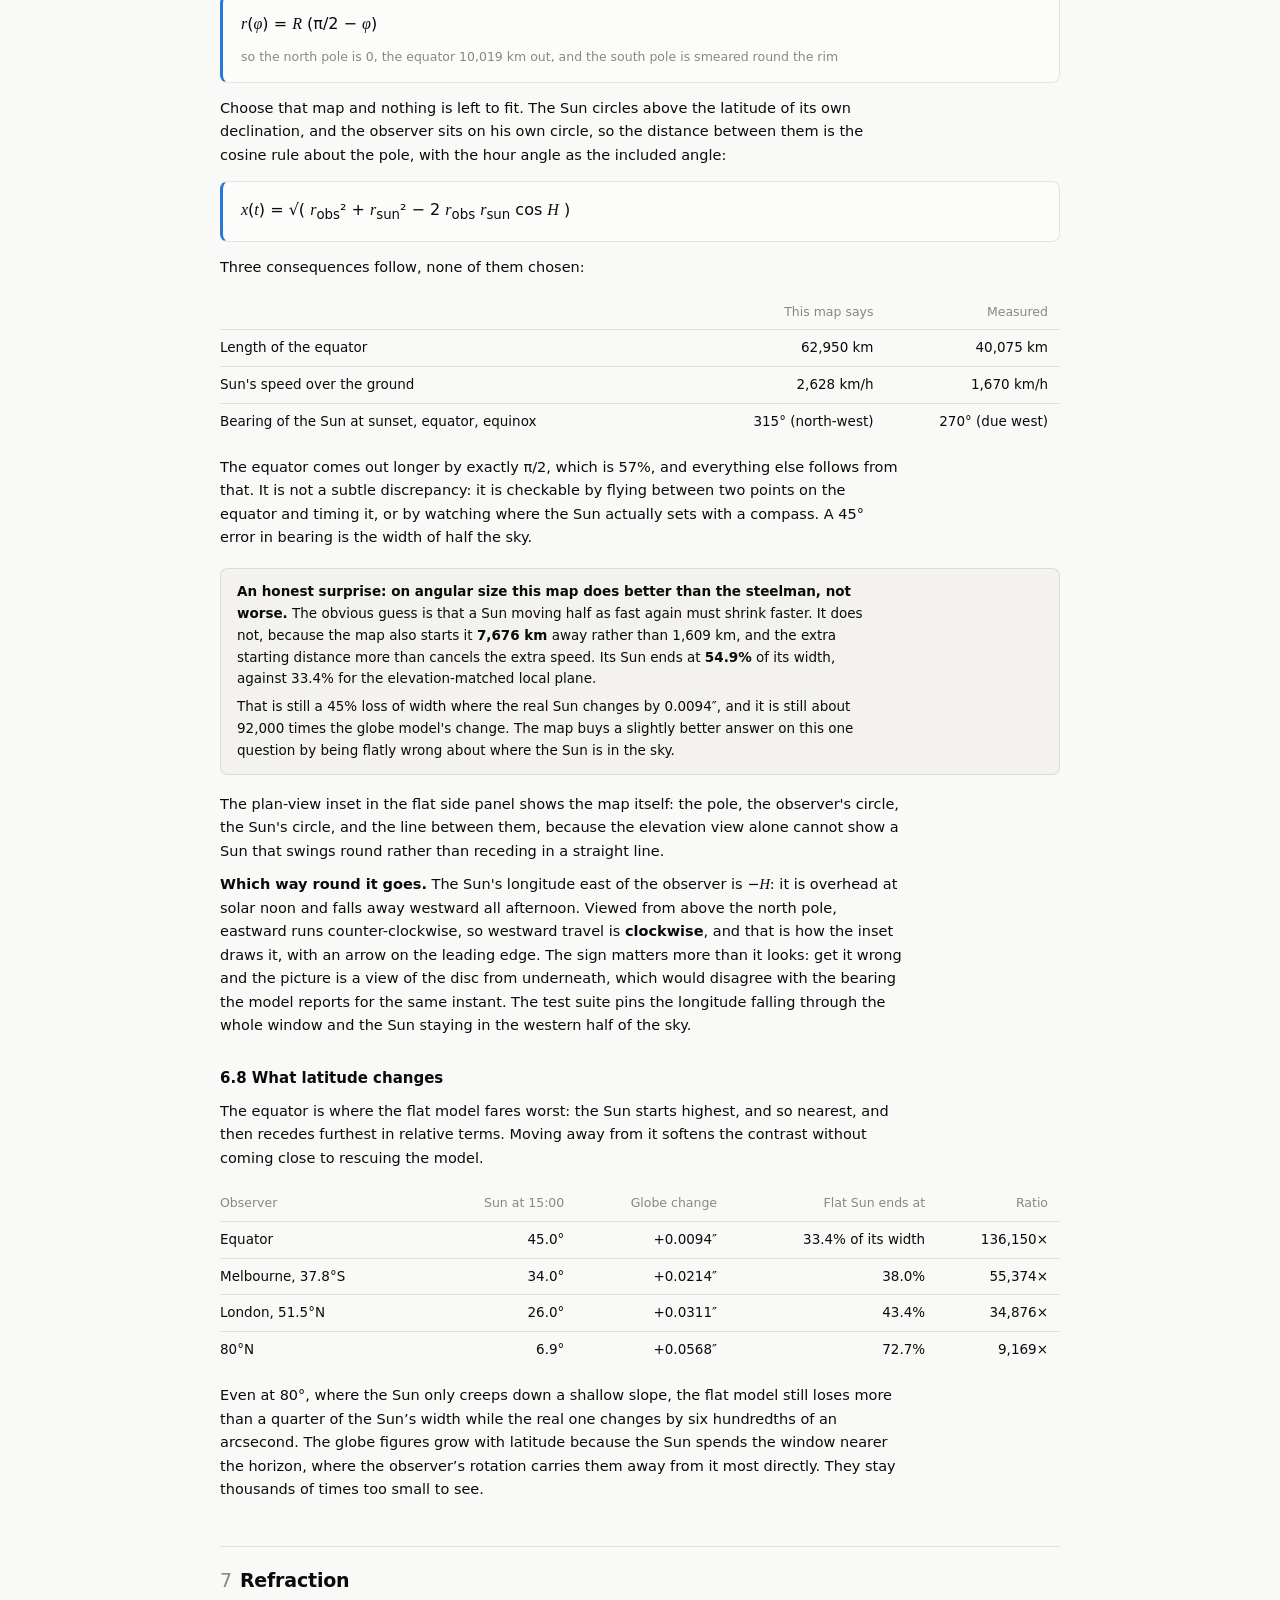
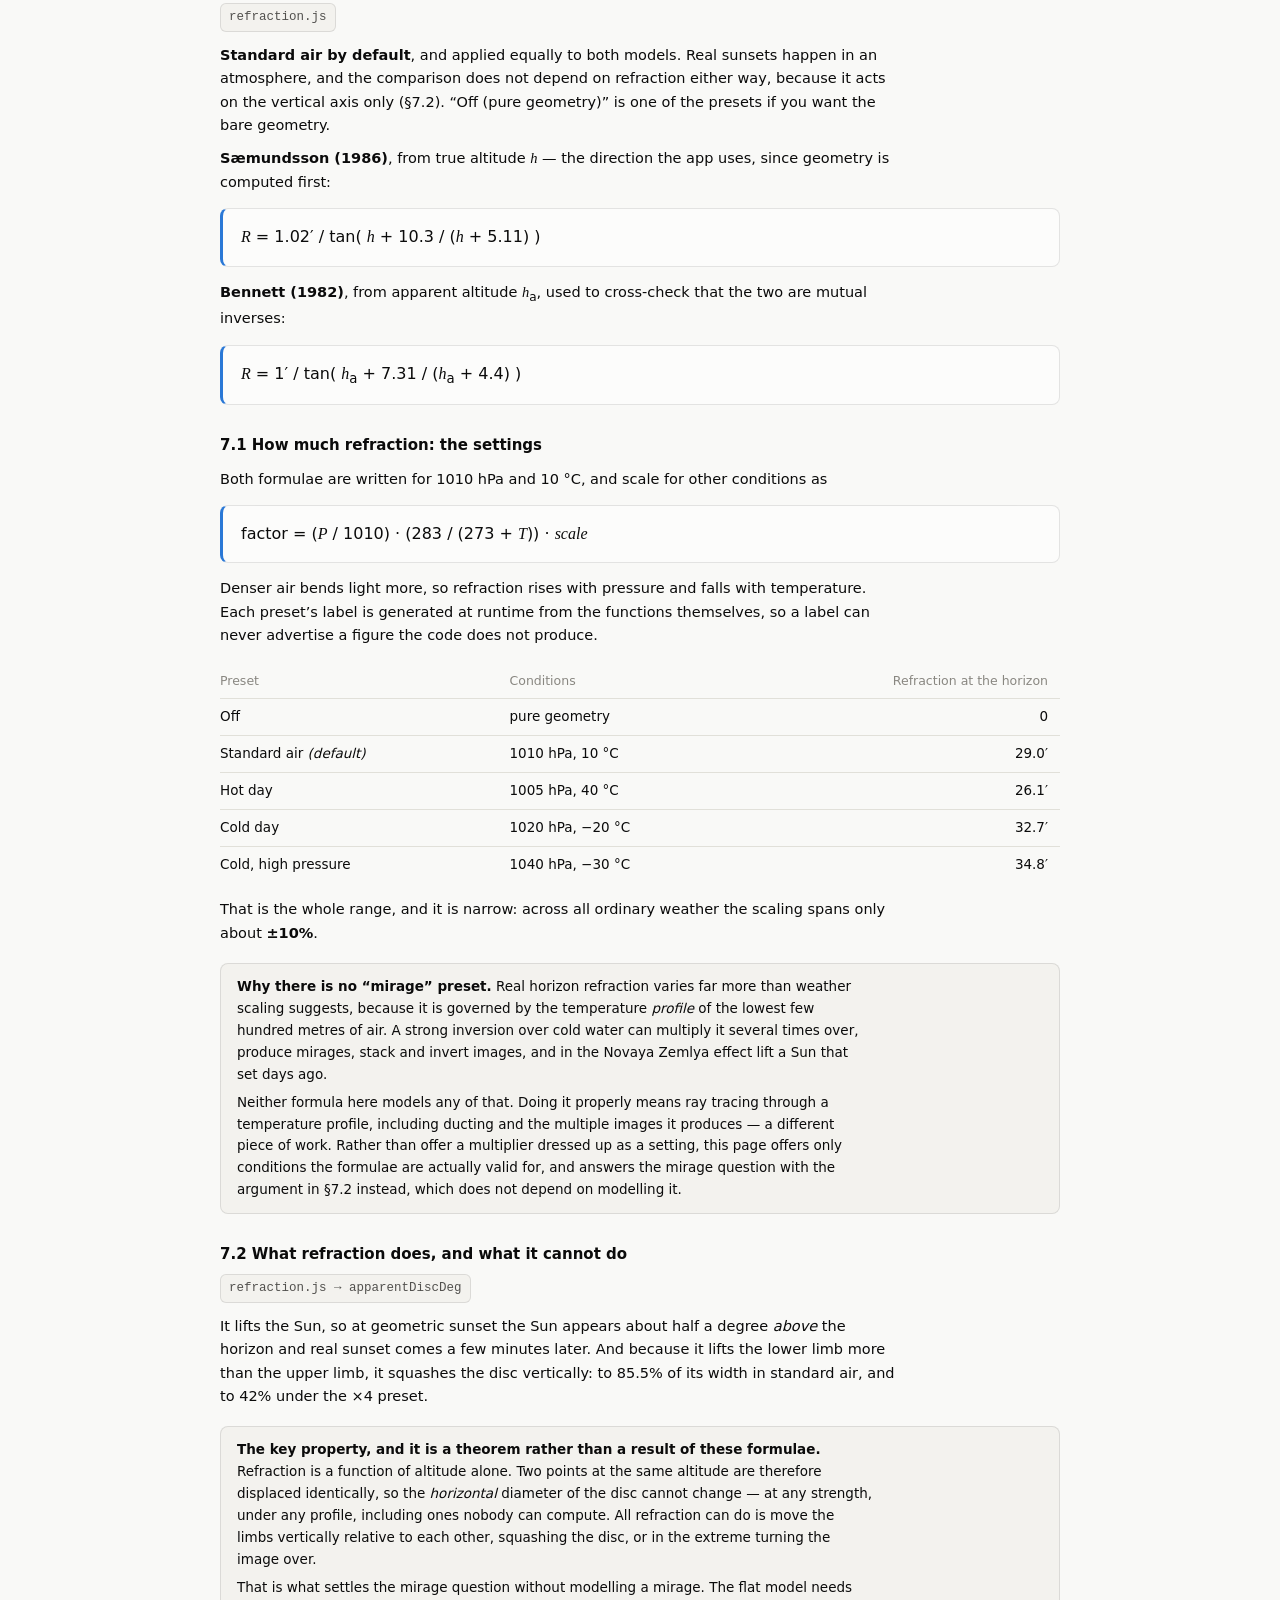
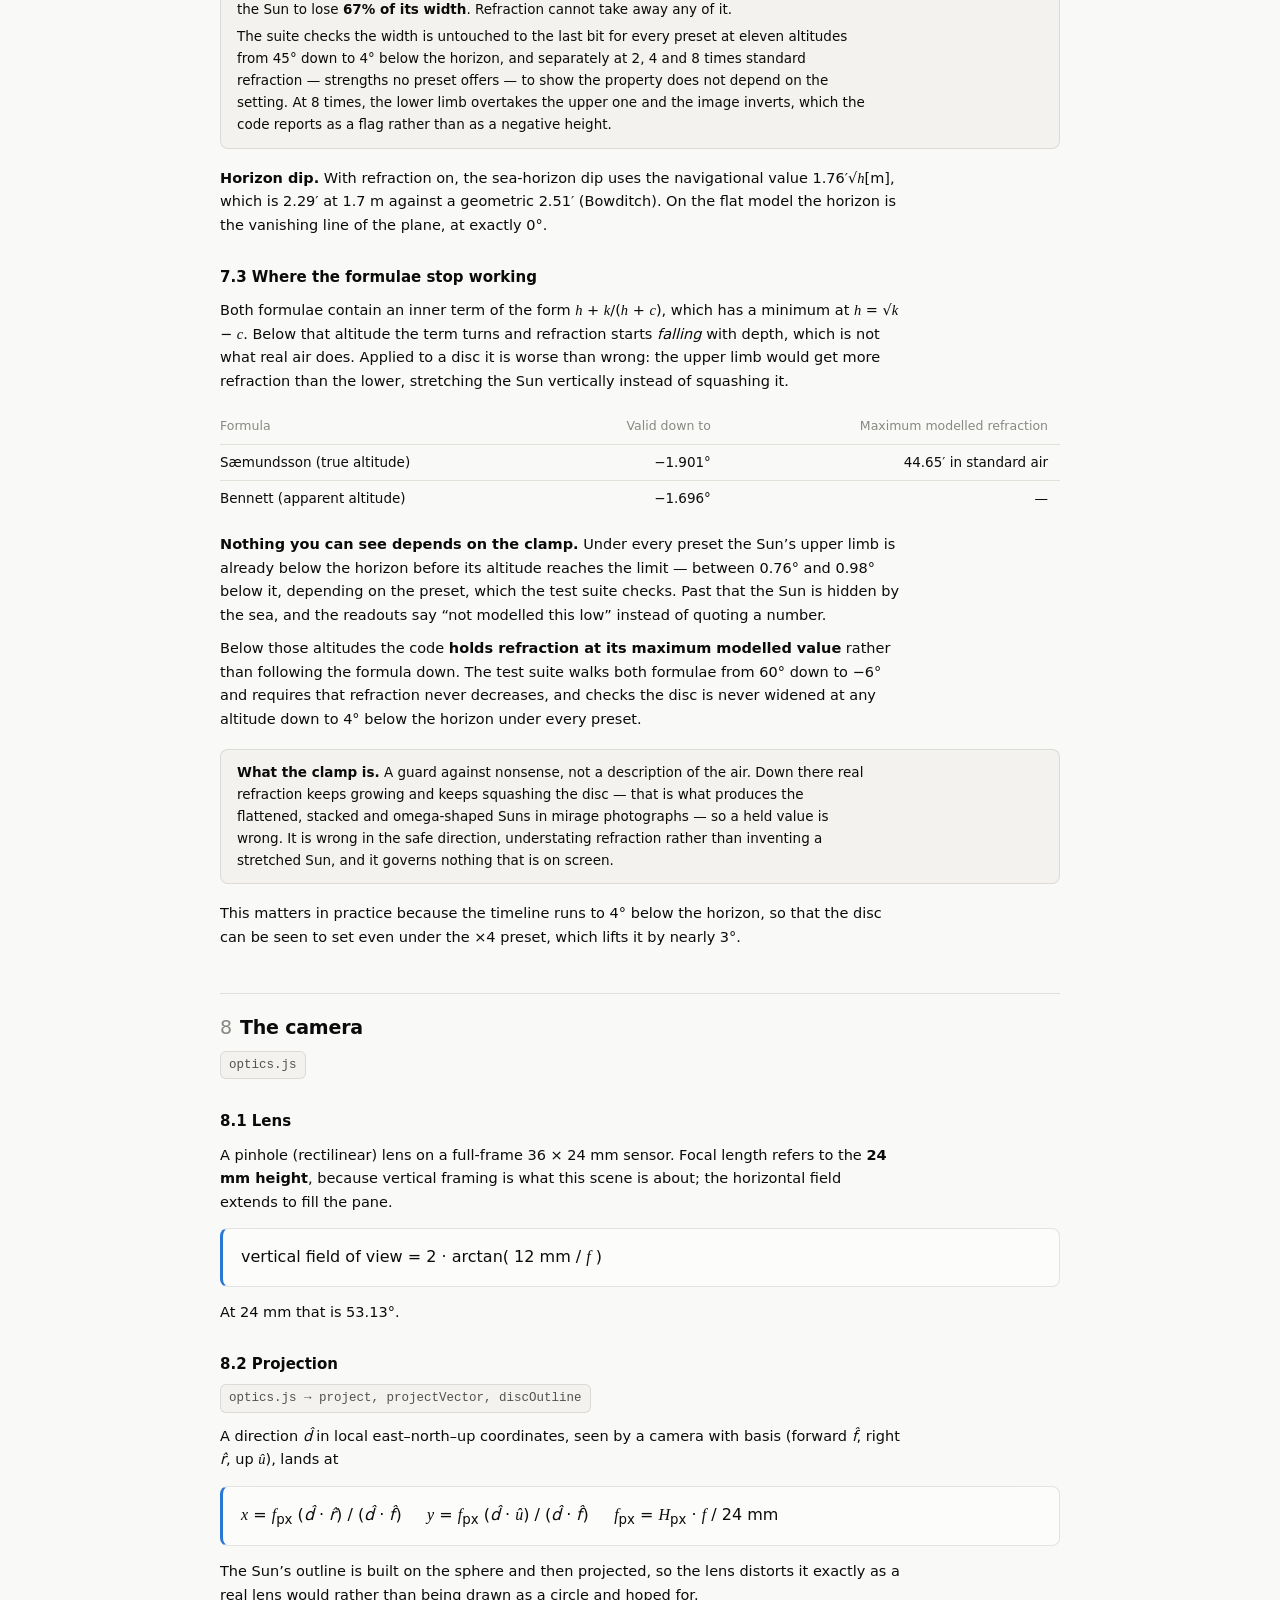
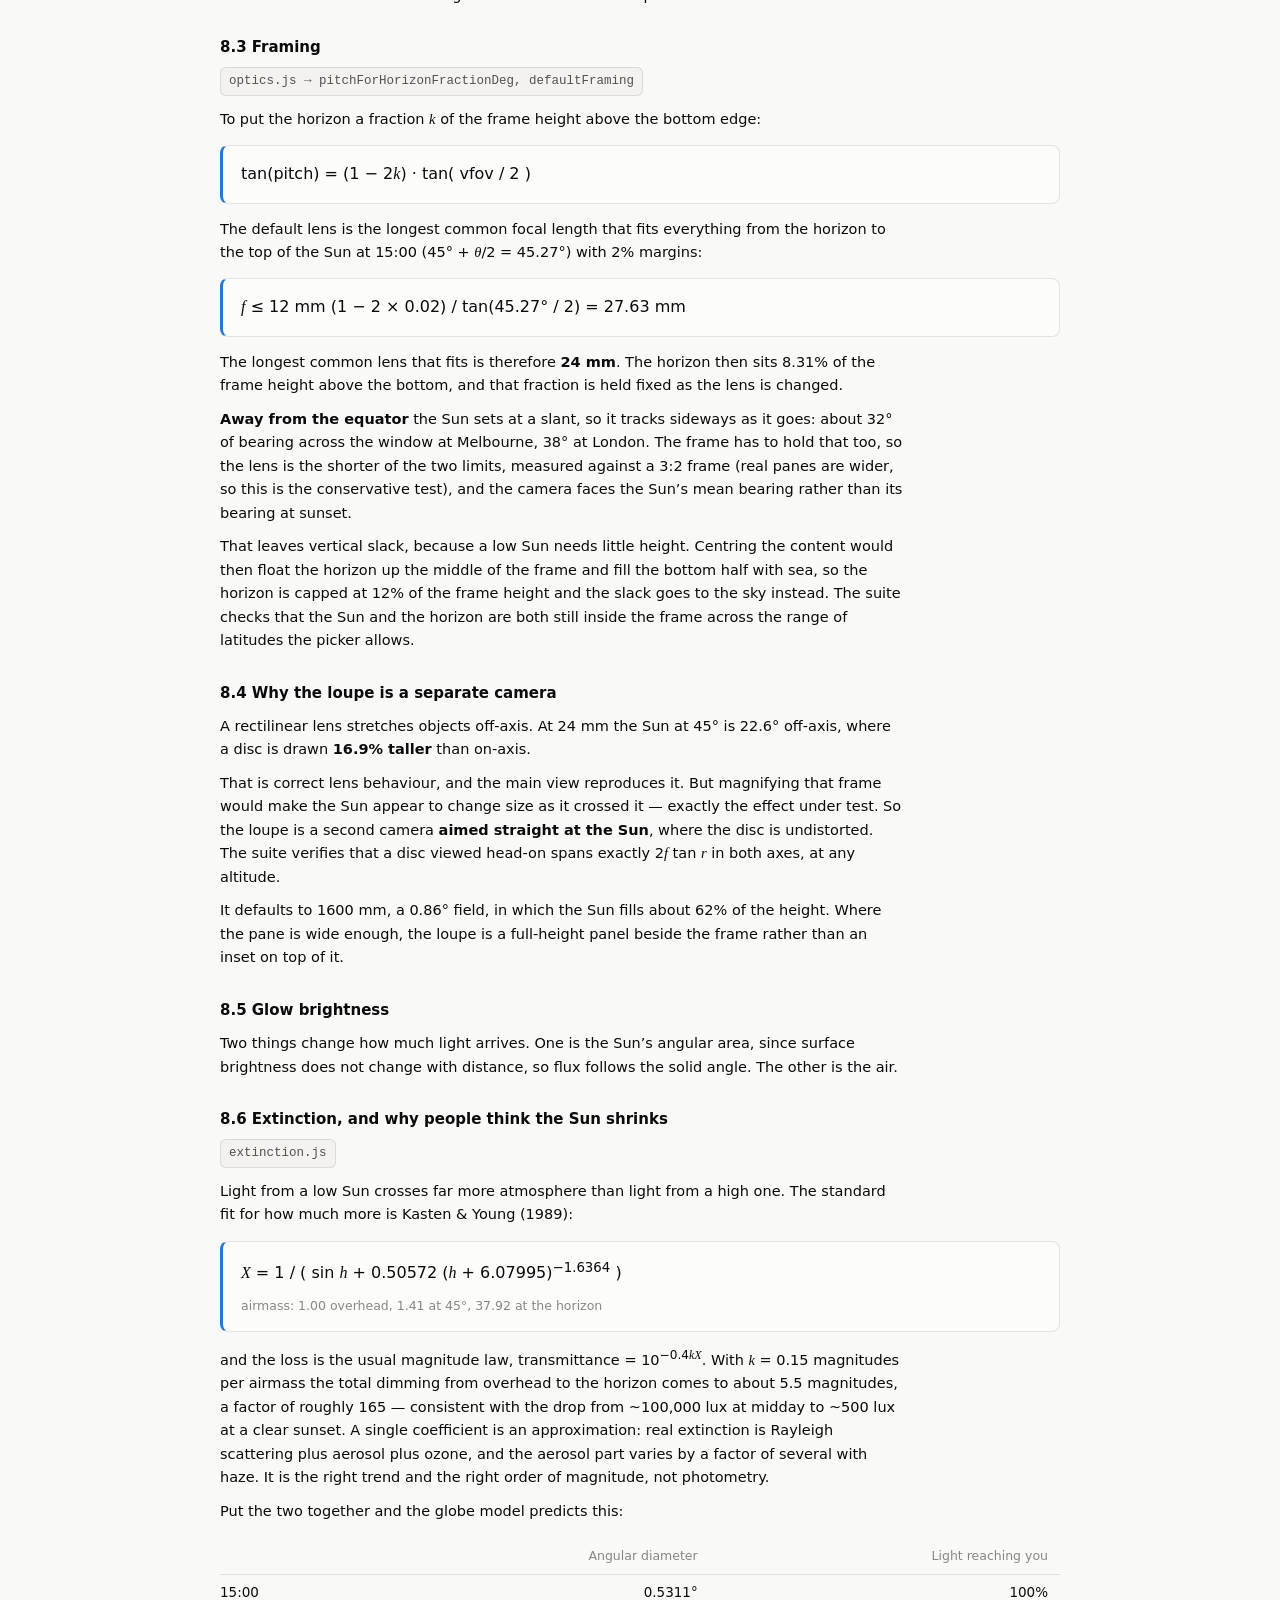
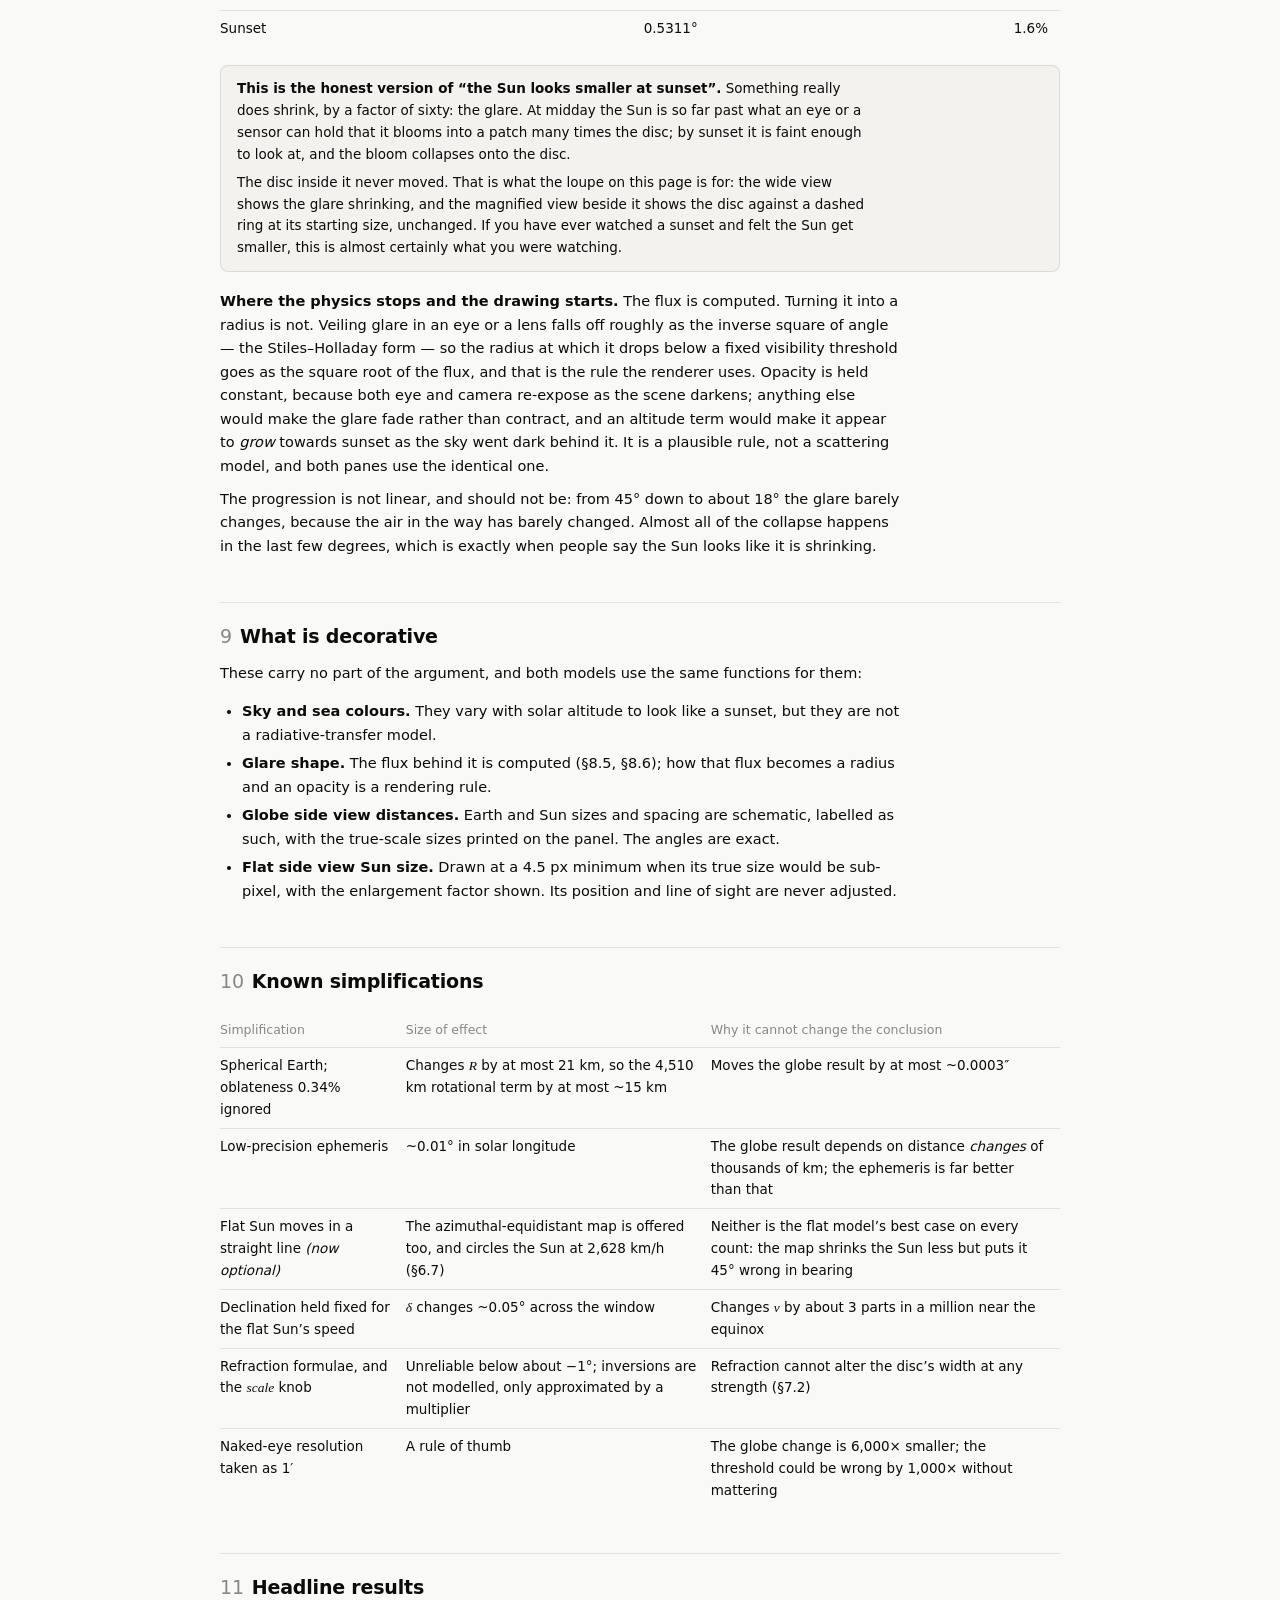
==== commit e9697abd: "Add a privacy page The site stores nothing on the visitor's device, so there is no consent banner; t" ====
--- a/maths.html
+++ b/maths.html
@@ -140,6 +140,7 @@
     <p class="lede">Every formula the page uses, the function that implements it, and the numbers it produces. Each figure quoted here comes from running that code, not from a textbook or an estimate.</p>
     <nav>
       <a href="tests.html">Verification tests</a>
+      <a href="privacy.html">Privacy</a>
       <a href="https://github.com/james-debono/sunset-visualiser" target="_blank" rel="noopener">Source &amp; feedback on GitHub <span aria-hidden="true">&#8599;</span></a>
       <a href="https://www.youtube.com/@jamesdebono" target="_blank" rel="noopener">James DeBono on YouTube <span aria-hidden="true">&#8599;</span></a>
     </nav>
